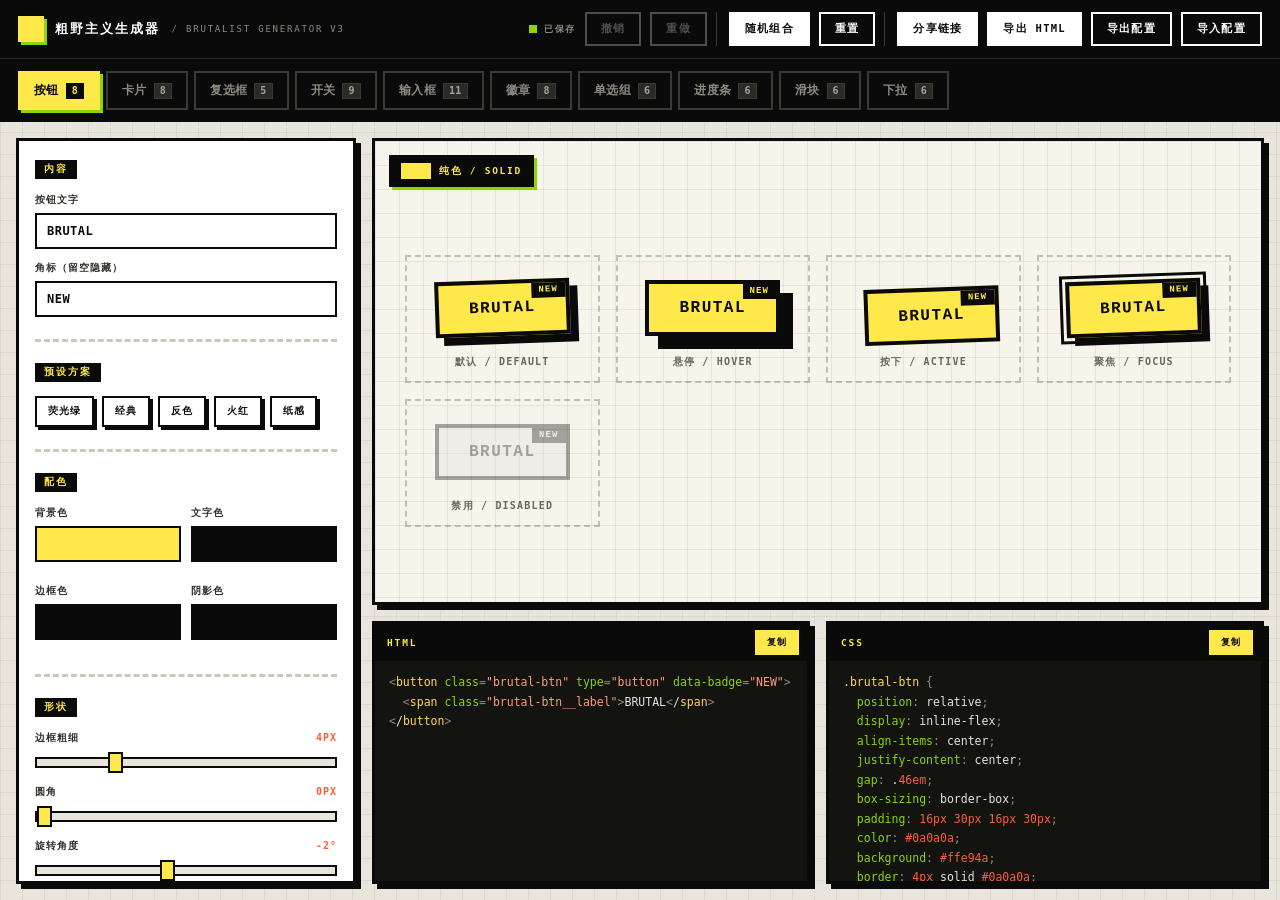
==== index.html @ 8f7285ca "Rename Brutalism.html to index.html for GitHub Pages root" ====
<!DOCTYPE html>
<html lang="zh-CN" data-page-node-id="Xx4sA09F9GS3GreQHGr5od">
<head data-page-node-id="j04XUT3y11RoDv7K3LNhcN">
<meta charset="UTF-8" data-page-node-id="f7zbBkvQAt5YC2UcDN2IFc">
<meta name="viewport" content="width=device-width, initial-scale=1.0" data-page-node-id="PzUGYsFqAZ73piYWFkcWOd">
<title>粗野主义生成器 · BRUTALIST GEN</title>
<style>
  * { box-sizing: border-box; margin: 0; padding: 0; }

  :root {
    --ink: #0a0a0a;
    --paper: #e9e5dc;
    --accent: #ffe94a;
    --neon: #8ed500;
    --hot: #ff5c39;
    --muted: #6b665c;
    --hard: 5px 5px 0 #0a0a0a;
  }

  html, body { height: 100%; }

  body {
    font-family: system-ui, -apple-system, 'Segoe UI', 'Helvetica Neue', Arial, sans-serif;
    background-color: var(--paper);
    background-image:
      linear-gradient(rgba(10,10,10,.055) 1px, transparent 1px),
      linear-gradient(90deg, rgba(10,10,10,.055) 1px, transparent 1px);
    background-size: 22px 22px;
    color: var(--ink);
    display: flex;
    flex-direction: column;
    -webkit-font-smoothing: antialiased;
  }

  /* ============ 顶栏 ============ */
  .topbar {
    flex: 0 0 auto;
    display: flex;
    align-items: center;
    justify-content: space-between;
    gap: 14px;
    flex-wrap: wrap;
    padding: 12px 18px;
    background: var(--ink);
    color: #fff;
  }
  .brand { display: flex; align-items: center; gap: 11px; }
  .brand .logo {
    width: 26px; height: 26px;
    background: var(--accent);
    border: 3px solid var(--accent);
    box-shadow: 3px 3px 0 var(--neon);
    flex: 0 0 auto;
  }
  .brand h1 {
    font-size: 13px;
    font-weight: 800;
    letter-spacing: .16em;
    text-transform: uppercase;
    font-family: ui-monospace, 'SFMono-Regular', Menlo, Consolas, monospace;
  }
  .brand .sub {
    font-size: 9px;
    letter-spacing: .2em;
    text-transform: uppercase;
    color: #8f8a80;
    font-family: ui-monospace, Menlo, monospace;
  }
  .topbar .actions { display: flex; gap: 9px; }

  .btn-sm {
    font-family: ui-monospace, Menlo, Consolas, monospace;
    font-size: 10.5px;
    font-weight: 800;
    letter-spacing: .12em;
    text-transform: uppercase;
    padding: 8px 14px;
    background: #fff;
    color: var(--ink);
    border: 2px solid #fff;
    cursor: pointer;
    transition: transform .08s ease, background .12s ease, color .12s ease;
    white-space: nowrap;
  }
  .btn-sm:hover { background: var(--accent); border-color: var(--accent); }
  .btn-sm:active { transform: translate(2px, 2px); }
  .btn-sm.ghost { background: transparent; color: #fff; border-color: #fff; }
  .btn-sm.ghost:hover { background: var(--neon); color: var(--ink); border-color: var(--neon); }

  /* ============ 模式栏 ============ */
  /* 十个模式挤一行。原来用 flex-wrap 换行 —— 一换行就把下面的预览区
     整体推下去，而且选中的那个可能已经被推到第二行看不见了。
     改成 nowrap + 横向滚动：高度恒定，选中项自动滚进视野。 */
  .modebar {
    flex: 0 0 auto;
    display: flex;
    flex-wrap: nowrap;
    gap: 6px;
    padding: 12px 18px;
    background: var(--ink);
    border-top: 1px solid #2a2a26;
    overflow-x: auto;
    overscroll-behavior-x: contain;
    scroll-behavior: smooth;
    scrollbar-width: thin;
    scrollbar-color: #3a3a35 transparent;
  }
  .modebar::-webkit-scrollbar {
    height: 6px;
  }
  .modebar::-webkit-scrollbar-track {
    background: transparent;
  }
  .modebar::-webkit-scrollbar-thumb {
    background: #3a3a35;
  }
  .modebar::-webkit-scrollbar-thumb:hover {
    background: #6b665c;
  }
  /* 标签写的是中文，但原来那套排版是照英文大写配的：
     text-transform:uppercase 对中文完全无效，letter-spacing:.14em 把
     中文挤成一团，ui-monospace 对中文也不生效，10px 又偏小。
     换成中文友好的无衬线 + 12px + 微字距，再把款式数做成小徽标。 */
  .mode-tab {
    flex: 0 0 auto;
    display: inline-flex;
    align-items: center;
    gap: 7px;
    font-family: system-ui, -apple-system, "Segoe UI", "Microsoft YaHei", sans-serif;
    font-size: 12px;
    font-weight: 700;
    letter-spacing: .03em;
    padding: 9px 14px;
    background: transparent;
    color: #8f8a80;
    border: 2px solid #3a3a35;
    cursor: pointer;
    transition: background .12s ease, color .12s ease, border-color .12s ease, box-shadow .12s ease;
    white-space: nowrap;
  }
  .mode-tab__n {
    font-family: ui-monospace, Menlo, Consolas, monospace;
    font-size: 10px;
    font-weight: 800;
    line-height: 1;
    padding: 2px 5px;
    background: #2a2a26;
    color: #a8a29a;
    border: 1px solid #3a3a35;
  }
  .mode-tab:hover {
    color: #fff;
    border-color: #8f8a80;
  }
  .mode-tab.active {
    background: var(--accent);
    color: var(--ink);
    border-color: var(--accent);
    box-shadow: 3px 3px 0 var(--neon);
  }
  .mode-tab.active .mode-tab__n {
    background: var(--ink);
    color: var(--accent);
    border-color: var(--ink);
  }
  /* 键盘走到哪必须看得见 —— 原来只有鼠标 hover 有反馈，纯键盘用会"失明" */
  .mode-tab:focus-visible {
    outline: 3px solid var(--neon);
    outline-offset: 2px;
    color: #fff;
  }
  .mode-tab.active:focus-visible {
    color: var(--ink);
  }

  /* ============ 布局 ============ */
  .app {
    flex: 1 1 auto;
    min-height: 0;
    display: grid;
    grid-template-columns: 340px minmax(0, 1fr);
    gap: 16px;
    padding: 16px;
  }

  /* ============ 控制面板 ============ */
  .panel {
    background: #fff;
    border: 3px solid var(--ink);
    box-shadow: var(--hard);
    padding: 16px;
    overflow-y: auto;
    min-height: 0;
  }
  .panel::-webkit-scrollbar { width: 12px; }
  .panel::-webkit-scrollbar-track { background: var(--paper); border-left: 2px solid var(--ink); }
  .panel::-webkit-scrollbar-thumb { background: var(--ink); border: 2px solid var(--paper); }
  .panel::-webkit-scrollbar-thumb:hover { background: var(--hot); }

  .group + .group {
    margin-top: 22px;
    padding-top: 18px;
    border-top: 3px dashed #cdc7ba;
  }
  .group h2 {
    display: inline-block;
    margin-bottom: 14px;
    padding: 3px 9px;
    background: var(--ink);
    color: var(--accent);
    font-family: ui-monospace, Menlo, monospace;
    font-size: 9.5px;
    font-weight: 800;
    letter-spacing: .22em;
    text-transform: uppercase;
  }

  .field { margin-bottom: 12px; }
  .field:last-child { margin-bottom: 0; }

  .field > label {
    display: flex;
    align-items: baseline;
    justify-content: space-between;
    gap: 8px;
    margin-bottom: 6px;
    font-size: 10px;
    font-weight: 700;
    letter-spacing: .1em;
    text-transform: uppercase;
    color: #33302b;
  }
  .val {
    font-family: ui-monospace, Menlo, Consolas, monospace;
    font-size: 10px;
    font-weight: 800;
    color: var(--hot);
    font-variant-numeric: tabular-nums;
  }

  .grid-2 { display: grid; grid-template-columns: 1fr 1fr; gap: 10px; }

  .panel input[type="text"], .panel select {
    width: 100%;
    padding: 9px 10px;
    border: 2.5px solid var(--ink);
    border-radius: 0;
    background: #fff;
    color: var(--ink);
    font-family: ui-monospace, Menlo, Consolas, monospace;
    font-size: 12px;
    font-weight: 700;
    letter-spacing: .04em;
  }
  .panel select { cursor: pointer; }
  .panel input[type="text"]:focus, .panel select:focus {
    outline: 3px solid var(--accent);
    outline-offset: 0;
  }

  /* 色板 */
  .panel input[type="color"] {
    -webkit-appearance: none;
    appearance: none;
    width: 100%;
    height: 36px;
    padding: 0;
    border: 2.5px solid var(--ink);
    border-radius: 0;
    background: #fff;
    cursor: pointer;
    display: block;
  }
  .panel input[type="color"]::-webkit-color-swatch-wrapper { padding: 0; }
  .panel input[type="color"]::-webkit-color-swatch { border: none; }
  .panel input[type="color"]::-moz-color-swatch { border: none; }
  .panel input[type="color"]:focus { outline: 3px solid var(--accent); }

  /* 滑杆 */
  .panel input[type="range"] {
    -webkit-appearance: none;
    appearance: none;
    width: 100%;
    height: 22px;
    background: transparent;
    cursor: pointer;
    display: block;
  }
  .panel input[type="range"]::-webkit-slider-runnable-track {
    height: 11px;
    background: var(--paper);
    border: 2.5px solid var(--ink);
  }
  .panel input[type="range"]::-webkit-slider-thumb {
    -webkit-appearance: none;
    width: 15px;
    height: 21px;
    margin-top: -7px;
    background: var(--accent);
    border: 2.5px solid var(--ink);
    border-radius: 0;
    transition: background .1s;
  }
  .panel input[type="range"]:hover::-webkit-slider-thumb { background: var(--neon); }
  .panel input[type="range"]::-moz-range-track {
    height: 11px;
    background: var(--paper);
    border: 2.5px solid var(--ink);
  }
  .panel input[type="range"]::-moz-range-thumb {
    width: 15px;
    height: 21px;
    background: var(--accent);
    border: 2.5px solid var(--ink);
    border-radius: 0;
  }
  .panel input[type="range"]:focus::-webkit-slider-thumb { background: var(--hot); }

  /* 复选框 */
  .checks { display: flex; flex-wrap: wrap; gap: 10px 16px; margin-top: 6px; }
  .check {
    display: inline-flex;
    align-items: center;
    gap: 7px;
    font-size: 10px;
    font-weight: 700;
    letter-spacing: .08em;
    text-transform: uppercase;
    cursor: pointer;
    user-select: none;
  }
  .check input[type="checkbox"] {
    -webkit-appearance: none;
    appearance: none;
    position: relative;
    width: 16px;
    height: 16px;
    margin: 0;
    background: #fff;
    border: 2.5px solid var(--ink);
    cursor: pointer;
    flex: 0 0 auto;
    transition: background .1s;
  }
  .check input[type="checkbox"]:checked { background: var(--neon); }
  .check input[type="checkbox"]:checked::after {
    content: '';
    position: absolute;
    top: 1px; left: 4px;
    width: 4px; height: 8px;
    border: solid var(--ink);
    border-width: 0 2.5px 2.5px 0;
    transform: rotate(45deg);
  }
  .check:hover input[type="checkbox"] { background: var(--accent); }
  .check:hover input[type="checkbox"]:checked { background: var(--neon); }

  /* 预设 */
  .presets { display: flex; flex-wrap: wrap; gap: 8px; }
  .chip {
    font-family: ui-monospace, Menlo, monospace;
    font-size: 9.5px;
    font-weight: 800;
    letter-spacing: .1em;
    text-transform: uppercase;
    padding: 7px 11px;
    background: #fff;
    color: var(--ink);
    border: 2.5px solid var(--ink);
    box-shadow: 3px 3px 0 var(--ink);
    cursor: pointer;
    transition: transform .08s ease, box-shadow .08s ease, background .12s;
  }
  .chip:hover { background: var(--accent); transform: translate(1px, 1px); box-shadow: 2px 2px 0 var(--ink); }
  .chip:active { transform: translate(3px, 3px); box-shadow: 0 0 0 var(--ink); }

  /* ============ 舞台 ============ */
  .stage {
    display: flex;
    flex-direction: column;
    gap: 16px;
    min-height: 0;
    min-width: 0;
  }

  .preview {
    position: relative; /* 供 .pattern-tag 绝对定位 */
    flex: 1 1 auto;
    min-height: 260px;
    display: flex;
    align-items: center;
    justify-content: center;
    padding: 60px 30px;
    background-color: #f7f4ec;
    background-image:
      linear-gradient(rgba(10,10,10,.07) 1px, transparent 1px),
      linear-gradient(90deg, rgba(10,10,10,.07) 1px, transparent 1px);
    background-size: 24px 24px;
    border: 3px solid var(--ink);
    box-shadow: var(--hard);
    overflow: auto;
  }
  .preview::-webkit-scrollbar { width: 10px; height: 10px; }
  .preview::-webkit-scrollbar-thumb { background: var(--ink); }

  /* 五态矩阵（预览区专用，不属于生成的组件 CSS） */
  .mx-grid {
    flex: 1 1 auto;
    min-width: 0;
    width: 100%;
    display: grid;
    grid-template-columns: repeat(auto-fit, minmax(180px, 1fr));
    gap: 16px;
    align-content: center;
    padding-top: 38px;   /* 让开预览区左上角的纹理标签 */
  }
  .mx-grid--card,
  .mx-grid--input { grid-template-columns: repeat(auto-fit, minmax(300px, 1fr)); }
  .mx-cell {
    display: flex;
    flex-direction: column;
    align-items: center;
    justify-content: space-between;
    gap: 18px;
    min-height: 128px;
    padding: 22px 10px 12px;
    border: 2px dashed rgba(10, 10, 10, .22);
  }
  .mx-stage {
    flex: 1 1 auto;
    display: flex;
    align-items: center;
    justify-content: center;
    width: 100%;
    min-width: 0;
  }
  .mx-label {
    font-family: ui-monospace, SFMono-Regular, Menlo, Consolas, monospace;
    font-size: 10px;
    font-weight: 800;
    letter-spacing: .12em;
    text-transform: uppercase;
    color: var(--muted);
    white-space: nowrap;
  }

  /* 预览区左上角的「当前纹理」标签（由 JS 每次 render 重建） */
  .pattern-tag {
    position: absolute;
    top: 14px;
    left: 14px;
    z-index: 2;
    display: inline-flex;
    align-items: center;
    gap: 8px;
    padding: 6px 10px;
    background: var(--ink);
    color: var(--accent);
    border: 2px solid var(--ink);
    box-shadow: 3px 3px 0 var(--neon);
    font-family: ui-monospace, Menlo, Consolas, monospace;
    font-size: 9.5px;
    font-weight: 800;
    letter-spacing: .18em;
    text-transform: uppercase;
    pointer-events: none;
    user-select: none;
  }
  .pattern-tag .pattern-tag__sw {
    width: 30px;
    height: 16px;
    flex: 0 0 auto;
    border: 2px solid var(--accent);
    background-color: #fff;
  }

  /* ============ 代码 ============ */
  .code-area {
    flex: 0 0 auto;
    display: grid;
    grid-template-columns: 1fr 1fr;
    gap: 16px;
    min-width: 0;
  }
  .code-block {
    display: flex;
    flex-direction: column;
    min-width: 0;
    background: #131310;
    border: 3px solid var(--ink);
    box-shadow: var(--hard);
  }
  .code-head {
    display: flex;
    align-items: center;
    justify-content: space-between;
    gap: 8px;
    padding: 6px 8px 6px 12px;
    background: var(--ink);
    color: var(--accent);
    font-family: ui-monospace, Menlo, monospace;
    font-size: 9.5px;
    font-weight: 800;
    letter-spacing: .2em;
    text-transform: uppercase;
  }
  .copy {
    font-family: ui-monospace, Menlo, monospace;
    font-size: 9px;
    font-weight: 800;
    letter-spacing: .12em;
    text-transform: uppercase;
    padding: 4px 10px;
    background: var(--accent);
    color: var(--ink);
    border: 2px solid var(--accent);
    cursor: pointer;
    transition: background .12s, border-color .12s, color .12s;
  }
  .copy:hover { background: var(--neon); border-color: var(--neon); }
  .copy:active { transform: translate(1px, 1px); }
  .code-block pre {
    margin: 0;
    padding: 12px 14px;
    max-height: 220px;
    overflow: auto;
    font-family: ui-monospace, 'SFMono-Regular', Menlo, Consolas, 'Courier New', monospace;
    font-size: 11.5px;
    line-height: 1.7;
    color: #e6e3da;
    white-space: pre;
    tab-size: 2;
  }
  .code-block pre::-webkit-scrollbar { width: 10px; height: 10px; }
  .code-block pre::-webkit-scrollbar-thumb { background: #3d3d38; border: 2px solid #131310; }

  /* ============ 顶栏动作分组 ============ */
  .act-group { display: flex; gap: 9px; align-items: center; }
  .act-group + .act-group { padding-left: 12px; border-left: 1px solid #3a3a35; }

  .btn-sm:disabled { opacity: .28; cursor: not-allowed; }
  .btn-sm:hover:disabled { background: transparent; border-color: #fff; color: #fff; }
  .btn-sm.ghost:hover:disabled { background: transparent; border-color: #fff; color: #fff; }

  /* 存档状态指示 */
  .save-pill {
    display: inline-flex;
    align-items: center;
    gap: 7px;
    font-family: ui-monospace, Menlo, Consolas, monospace;
    font-size: 9px;
    font-weight: 800;
    letter-spacing: .16em;
    text-transform: uppercase;
    color: #8f8a80;
    white-space: nowrap;
  }
  .save-pill__dot {
    width: 8px; height: 8px;
    flex: 0 0 auto;
    background: var(--neon);
    transition: background .2s;
  }
  .save-pill.is-idle .save-pill__dot { background: #55524c; }

  /* 底部提示条 */
  .toast {
    position: fixed;
    left: 50%;
    bottom: 26px;
    z-index: 90;
    transform: translate(-50%, 16px);
    opacity: 0;
    pointer-events: none;
    padding: 10px 16px;
    background: var(--ink);
    color: var(--accent);
    border: 3px solid var(--ink);
    box-shadow: 4px 4px 0 var(--neon);
    font-family: ui-monospace, Menlo, Consolas, monospace;
    font-size: 10px;
    font-weight: 800;
    letter-spacing: .14em;
    text-transform: uppercase;
    transition: opacity .16s ease, transform .16s ease;
  }
  .toast.is-on { opacity: 1; transform: translate(-50%, 0); }

  /* ============ 画布底色 ============
     只作用于预览画布，绝不进生成的组件 CSS */
  .preview.pv-light { background-color: #ffffff; background-image: none; }
  .preview.pv-dark  { background-color: #141414; background-image: none; }
  .preview.pv-checker {
    background-color: #ffffff;
    background-image:
      linear-gradient(45deg, #d9d4c9 25%, transparent 25%, transparent 75%, #d9d4c9 75%),
      linear-gradient(45deg, #d9d4c9 25%, transparent 25%, transparent 75%, #d9d4c9 75%);
    background-size: 26px 26px;
    background-position: 0 0, 13px 13px;
  }
  /* 深底上把工具自带的外壳也翻过来，否则虚线格和标签全糊成一片 */
  .preview.pv-dark .mx-cell { border-color: rgba(255, 255, 255, .26); }
  .preview.pv-dark .mx-label { color: #a8a49c; }
  .preview.pv-dark .pattern-tag { background: var(--accent); color: var(--ink); border-color: var(--accent); box-shadow: 3px 3px 0 var(--ink); }
  .preview.pv-dark .pattern-tag .pattern-tag__sw { border-color: var(--ink); }

  /* ============ 设备宽度模拟 ============ */
  .pv-canvas {
    flex: 1 1 auto;
    min-width: 0;
    width: 100%;
    display: flex;
    align-items: center;
    justify-content: center;
  }
  .preview.is-dev { padding-left: 34px; padding-right: 34px; }
  .preview.is-dev .pv-canvas {
    width: 100%;
    max-width: var(--dev-w, 100%);
    padding: 26px 16px;
    border: 2px dashed rgba(10, 10, 10, .3);
    background: rgba(255, 255, 255, .42);
  }
  .preview.pv-dark.is-dev .pv-canvas {
    border-color: rgba(255, 255, 255, .3);
    background: rgba(255, 255, 255, .05);
  }
  .preview.is-dev::after {
    content: attr(data-dev);
    position: absolute;
    top: 14px; right: 14px;
    z-index: 2;
    padding: 6px 10px;
    background: var(--accent);
    color: var(--ink);
    border: 2px solid var(--ink);
    box-shadow: 3px 3px 0 var(--ink);
    font-family: ui-monospace, Menlo, Consolas, monospace;
    font-size: 9.5px;
    font-weight: 800;
    letter-spacing: .18em;
    pointer-events: none;
    user-select: none;
  }

  /* ============ 代码语法高亮 ============ */
  .c-com  { color: #6f7a5e; font-style: italic; }
  .c-sel  { color: #ffd75e; }
  .c-prop { color: #8ed500; }
  .c-val  { color: #ff9d7a; }
  .c-num  { color: #ff5c39; }
  .c-at   { color: #00e0ff; }
  .c-var  { color: #c8a2ff; }
  .c-key  { color: #e6e3da; }
  .c-pun  { color: #8f8a80; }
  .c-tag  { color: #ffd75e; }
  .c-attr { color: #8ed500; }

  /* ============ 工作台控件 ============ */
  .chip.is-on {
    background: var(--accent);
    transform: translate(3px, 3px);
    box-shadow: 0 0 0 var(--ink);
  }
  .chip.is-on:hover { background: var(--neon); }
  .hint {
    margin-top: 12px;
    font-size: 9.5px;
    line-height: 1.65;
    letter-spacing: .02em;
    color: #8a857a;
  }

  /* ============ 响应式 ============ */
  @media (max-width: 920px) {
    html, body { height: auto; }
    .app {
      grid-template-columns: 1fr;
      padding: 12px;
      gap: 12px;
    }
    .panel { overflow: visible; }
    .preview { min-height: 220px; padding: 44px 20px; }
    .code-area { grid-template-columns: 1fr; }
    .brand .sub { display: none; }
  }
</style>
</head>
<body data-page-node-id="BSXmISx93wXwyqcUTrOvBx">

<header class="topbar" data-page-node-id="bhOYaHtJkVs5UgpPPsA6FI">
  <div class="brand" data-page-node-id="HqhQgu1bEz19L19AJDFp9I">
    <div class="logo" data-page-node-id="EHoVroYc2zaWnUlBCz3rrn"></div>
    <h1 data-page-node-id="XR7buzN0Wjf6ATEnm1Oug0">粗野主义生成器</h1>
    <span class="sub" data-page-node-id="f223dFRfH5gjik1LO7sKD8">/ brutalist generator v3</span>
  </div>
  <div class="actions" data-page-node-id="qYkiCp4HbtRQCryPzIBzYy">
    <span class="save-pill" id="savePill"><span class="save-pill__dot"></span><span id="savePillText">已保存</span></span>
    <div class="act-group">
      <button class="btn-sm ghost" id="undoBtn" type="button" title="撤销（Ctrl+Z）" disabled>撤销</button>
      <button class="btn-sm ghost" id="redoBtn" type="button" title="重做（Ctrl+Shift+Z）" disabled>重做</button>
    </div>
    <div class="act-group">
      <button class="btn-sm" id="randomBtn" type="button" data-page-node-id="Z4U7vdh6VsB3s0GbhTpVcE">随机组合</button>
      <button class="btn-sm ghost" id="resetBtn" type="button" data-page-node-id="GsOTgfCdJpxRI6LhK4AvGK">重置</button>
    </div>
    <div class="act-group">
      <button class="btn-sm" id="shareBtn" type="button" title="把当前设置编码进链接并复制">分享链接</button>
      <button class="btn-sm" id="exportHtmlBtn" type="button" title="导出一份可直接双击运行的单文件 HTML">导出 HTML</button>
      <button class="btn-sm ghost" id="exportJsonBtn" type="button">导出配置</button>
      <button class="btn-sm ghost" id="importJsonBtn" type="button">导入配置</button>
      <input type="file" id="importFile" accept=".json,application/json" hidden>
    </div>
  </div>
</header>

<nav class="modebar" role="tablist" aria-label="组件模式" data-page-node-id="mxXvGNC5UriJnOhykvU56R">
  <button class="mode-tab active" data-mode="button" type="button" data-page-node-id="NGTCHprbcw1jW2DWjcI6CG">按钮</button>
  <button class="mode-tab" data-mode="card" type="button" data-page-node-id="Tb6lg2fJlwBAUWfIjpAg1I">卡片</button>
  <button class="mode-tab" data-mode="checkbox" type="button" data-page-node-id="Vl66rvPN6TtuUNZDFI4ghR">复选框</button>
  <button class="mode-tab" data-mode="switch" type="button" data-page-node-id="whmZfwxWMyuOqpVod6NpEF">开关</button>
  <button class="mode-tab" data-mode="input" type="button" data-page-node-id="ZarREjdiKeLmfPEoZy8zNY">输入框</button>
  <button class="mode-tab" data-mode="badge" type="button" data-page-node-id="te7aGEj3PYnyoy8ILUXHw0">徽章</button>
  <button class="mode-tab" data-mode="radio" type="button">单选组</button>
  <button class="mode-tab" data-mode="progress" type="button">进度条</button>
  <button class="mode-tab" data-mode="slider" type="button">滑块</button>
  <button class="mode-tab" data-mode="select" type="button">下拉</button>
</nav>

<div class="app" data-page-node-id="kR82iayhsiGt25Pe6ovDDn">

  <!-- ============ 控制面板 ============ -->
  <aside class="panel" data-page-node-id="MO0y0lUKHknDLg2hlhoA2q">

    <section class="group" data-page-node-id="mex1nVJn2FhZsiBfvIzRKB">
      <h2 data-page-node-id="8FqmdBcQzrpAfvCmzhv0bj">内容</h2>
      <div class="field" data-page-node-id="R9iN9F5yir1267j3zrjYW3">
        <label for="fText" id="textLabel" data-page-node-id="qF6UCx9JO3BKgQOOaCHWCR">按钮文字</label>
        <input type="text" id="fText" data-key="text" maxlength="40" placeholder="BRUTAL" data-page-node-id="3ly6kRaVAuHspA6bAOlhsc">
      </div>
      <div class="field" data-modes="card" data-page-node-id="fdfqFVOI6MyBTYHnUCrl04">
        <label for="fSub" data-page-node-id="Fy6sr6VOzExJ7RZ1DV8gzr">描述文字</label>
        <input type="text" id="fSub" data-key="sub" maxlength="80" placeholder="描述文字" data-page-node-id="RCRlAAIXZUXA5rFMfGlzkb">
      </div>
      <div class="field" data-modes="button" data-page-node-id="KNGeBkXzqXZs2jDW9z3Zi5">
        <label for="fBadge" data-page-node-id="fhGXjAkDTOOHwVfyU5bmCC">角标（留空隐藏）</label>
        <input type="text" id="fBadge" data-key="badge" maxlength="6" placeholder="NEW" data-page-node-id="0ucIqWzwHLYoNhWtDWvZUp">
      </div>
    </section>

    <section class="group" data-page-node-id="YkPTMTLh2f3IQLRggU9ISF">
      <h2 data-page-node-id="IeG8wANJ2gseDEI5A53R68">预设方案</h2>
      <div class="presets" data-page-node-id="FC4Oslp5FkapfszRrkNoO7">
        <button class="chip" type="button" data-preset="neon" data-page-node-id="C9ziEUDqzEDKvtbCdDXE8I">荧光绿</button>
        <button class="chip" type="button" data-preset="classic" data-page-node-id="oPnN4j1mo6NsymqdYF30wh">经典</button>
        <button class="chip" type="button" data-preset="invert" data-page-node-id="Kse32Z3FRPjESK79rSTyLD">反色</button>
        <button class="chip" type="button" data-preset="hot" data-page-node-id="eLoH3Pbap4QssaFdvWCcAu">火红</button>
        <button class="chip" type="button" data-preset="paper" data-page-node-id="ZXH5nHHupNC8OCUIIEm6yf">纸感</button>
      </div>
    </section>

    <section class="group" data-page-node-id="F8jDOX4YHLC28qCzi1cwCK">
      <h2 data-page-node-id="L5tiZuDjHE6WrSvgV2yl9k">配色</h2>
      <div class="grid-2" data-page-node-id="lg56hVWhjAJR97Rp2eGN08">
        <div class="field" data-page-node-id="jB2KdLtnzDCcoy7iwjfsYt">
          <label data-page-node-id="wmtDdlB5xD47ABCbKt8CLn">背景色</label>
          <input type="color" data-key="bg" data-page-node-id="sgPGyxE3RcxrodfKdcGUnA">
        </div>
        <div class="field" data-page-node-id="C5WSKxhQiCJPkCxqoFWMJV">
          <label data-page-node-id="jBDSB46zwlEGswsUE1SDor">文字色</label>
          <input type="color" data-key="color" data-page-node-id="Hhw0Lkj5kbxWp7N6TOyjIf">
        </div>
        <div class="field" data-page-node-id="8FZCFJAqvXHLAJO4NSeb9b">
          <label data-page-node-id="j82bMBhgBBRG7EykUf8YaD">边框色</label>
          <input type="color" data-key="borderColor" data-page-node-id="Ij3SmoefZ5Qw6LzmkOWxmO">
        </div>
        <div class="field" data-page-node-id="vBtlFhoCnC6wgXTdNdrOFQ">
          <label data-page-node-id="HnaVdZgiQyDd8MYAExiJl2">阴影色</label>
          <input type="color" data-key="shadowColor" data-page-node-id="NpQhEsioqskA6AEQz1NsU9">
        </div>
      </div>
    </section>

    <section class="group" data-page-node-id="CgSSu9jwx8mTIQ16BKg3cB">
      <h2 data-page-node-id="daBdzrLlCkYZ934hliEOG4">形状</h2>
      <div class="field" data-page-node-id="QNAZgEXx4mKj2vIc15cF74">
        <label data-page-node-id="XZAE32leVa4pxmM5k8uHAD">边框粗细 <span class="val" data-page-node-id="PBA518CSpwcYu8EHZYTaW0"><span data-out="borderWidth" data-page-node-id="cGbHooP7klUDYnX32NnYQ4"></span>px</span></label>
        <input type="range" data-key="borderWidth" min="0" max="16" step="1" data-page-node-id="xM7NTDNMRkjPE0UgwXfcUG">
      </div>
      <div class="field" data-page-node-id="7hmzFJXRvsXXaL8e0TAlGQ">
        <label data-page-node-id="6R3JG0wrmSA0nt2gN7nPF0">圆角 <span class="val" data-page-node-id="lArMAg44iG36BV9MIFCDYP"><span data-out="radius" data-page-node-id="VBTipQ0Eet4J5RH3HHhWh2"></span>px</span></label>
        <input type="range" data-key="radius" min="0" max="50" step="1" data-page-node-id="mFeC40rElXwit4HTFbDMGM">
      </div>
      <div class="field" data-page-node-id="jaYWljycA98VqEAEHwTdla">
        <label data-page-node-id="qikQRaP9UeO2CSRGwkzdM3">旋转角度 <span class="val" data-page-node-id="tABI45YovdFA8gnfCgUZCK"><span data-out="rotate" data-page-node-id="lLmp9UAxGCFDWJzD5YvBEy"></span>°</span></label>
        <input type="range" data-key="rotate" min="-15" max="15" step="1" data-page-node-id="AZs6cQ8eHEynsFe4wzVtWB">
      </div>
      <div class="grid-2" data-page-node-id="PZRdactvQGEjFBaZeAgGZJ">
        <div class="field" data-page-node-id="U2OZxAVGeN6JKpVgqPRjw6">
          <label data-page-node-id="s0urCy5wAF6HfKNdCjGect">阴影 X <span class="val" data-page-node-id="GOsRrIhxz88SIBSJ34wecg"><span data-out="shadowX" data-page-node-id="Y8c0xwme8IEOTiOwNUezTq"></span></span></label>
          <input type="range" data-key="shadowX" min="0" max="30" step="1" data-page-node-id="68ZzeFE1vLZANTop3dkuel">
        </div>
        <div class="field" data-page-node-id="Th2fS5RXtnvC7sAMcNCE5X">
          <label data-page-node-id="C1I9fljFRDPqBufO1BGT99">阴影 Y <span class="val" data-page-node-id="NikWTrkoFGpxfe6Boeaj7A"><span data-out="shadowY" data-page-node-id="sGEayWhYdg1E5uB5PX7eaz"></span></span></label>
          <input type="range" data-key="shadowY" min="0" max="30" step="1" data-page-node-id="ofQZLTbl9vJwhrSvdzXhVB">
        </div>
      </div>
      <div class="field" data-page-node-id="JJoAoCX1u8c0jzdSAJP4zV">
        <label data-page-node-id="XfOuVzWexhuR7ENJap9AfC">阴影模糊 <span class="val" data-page-node-id="hJ5Lp2JwOlyHTAUZZUQsdn"><span data-out="shadowBlur" data-page-node-id="eq6tMKFLAqHr0FXOWkgtX5"></span>px</span></label>
        <input type="range" data-key="shadowBlur" min="0" max="40" step="1" data-page-node-id="8UtOCWJuUERMdpoze4eXNO">
      </div>
      <div class="grid-2" data-modes="button card checkbox switch input" data-page-node-id="cVApwgAibKvJ0P0YR6Rj99">
        <div class="field" data-page-node-id="8zdjfoivwhwAOIalDbjL6e">
          <label data-page-node-id="HywhPq2YNDFJoRKEMduUe6">横向内边距 <span class="val" data-page-node-id="2zkpzRaWxgfyQPcack7RkA"><span data-out="padX" data-page-node-id="YFryvXVWZ3Imzy4lqp0bwr"></span></span></label>
          <input type="range" data-key="padX" min="8" max="70" step="1" data-page-node-id="dKHokETTi6Tp2Qj2t6wuMJ">
        </div>
        <div class="field" data-page-node-id="5I7NBeXdPEjamg5XnZr8el">
          <label data-page-node-id="nwNHKtRxCOvkWeDx8PJXHf">纵向内边距 <span class="val" data-page-node-id="A9O6HVXADknlS1jom3XDGZ"><span data-out="padY" data-page-node-id="wqeR0bKdEfaMCXxgPOXkeJ"></span></span></label>
          <input type="range" data-key="padY" min="4" max="40" step="1" data-page-node-id="IWH6iTb5CoMmOD2yEx83Is">
        </div>
      </div>
    </section>

    <section class="group" data-page-node-id="p4feKvVjvvDAqqLBFQcv3e">
      <h2 data-page-node-id="xU7QctbAZD04QxDHlWzpAU">排版</h2>
      <div class="field" data-page-node-id="gMPfTYQ9Zs5mxjpUOT9BNZ">
        <label for="fFont" data-page-node-id="Pzbg3XXOCYrrIbXJDEuzx6">字体族</label>
        <select id="fFont" data-key="fontFamily" data-page-node-id="7PQdNS7SVtV7beTEhESB06">
          <option value="mono" data-page-node-id="0So8F6Oxu1BNGWSR2nNgyD">等宽 Mono</option>
          <option value="sans" data-page-node-id="yGRa8E0lCE1bjZHUZ6Yq72">无衬线 Sans</option>
          <option value="serif" data-page-node-id="MYqcxHPYrjfHpAZA07l7cf">衬线 Serif</option>
          <option value="impact" data-page-node-id="FnNm9SrEEFljE4LcEpWMRQ">粗黑 Impact</option>
          <option value="arialblack" data-page-node-id="q8BspsEECXP35oKy4Vu3FL">Arial Black</option>
        </select>
      </div>
      <div class="field" data-page-node-id="YBHGyLeb1HGK6y6er2e0vE">
        <label for="fWeight" data-page-node-id="woht5ddV1kvhnatbsTwmEe">字重</label>
        <select id="fWeight" data-key="fontWeight" data-page-node-id="w5joKON72e4ZSCaZ4OQkhA">
          <option value="400" data-page-node-id="10FCYXlrbuH3gBRAaZgjXt">400 · Regular</option>
          <option value="600" data-page-node-id="DxM7Nh8FwDVx2mGFIF2e6x">600 · Semibold</option>
          <option value="700" data-page-node-id="0bcIq9pS5GdNCMOXxvkl21">700 · Bold</option>
          <option value="800" data-page-node-id="3NLJGA21BoncaPFlpC6WIv">800 · Extrabold</option>
          <option value="900" data-page-node-id="cZhaxm4XFwbN5wDIP4ZZXQ">900 · Black</option>
        </select>
      </div>
      <div class="field" data-page-node-id="ilaQfygql44PBzny8z1ZET">
        <label data-page-node-id="Q6f0cseDspmpiw7QIaeJKT">字号 <span class="val" data-page-node-id="lBiLaIdHBMHYUoB2PHif4I"><span data-out="fontSize" data-page-node-id="2Q8zUAFSZ5cQMbO0S18748"></span>px</span></label>
        <input type="range" data-key="fontSize" min="10" max="42" step="1" data-page-node-id="njvhM9Md2VlfGM9BVXB039">
      </div>
      <div class="field" data-page-node-id="VnsWzBEszVR1G26V86uou2">
        <label data-page-node-id="TAZhqHiu8oEsTaLcl7uBm3">字间距 <span class="val" data-page-node-id="9M1YbFBIJxpzdoXNu30MzK"><span data-out="letterSpacing" data-page-node-id="pFtXipMna9H4uqdBdPGIbG"></span>px</span></label>
        <input type="range" data-key="letterSpacing" min="-1" max="8" step="0.5" data-page-node-id="RAGBpd8aEKMBmXX4qDn50c">
      </div>
      <div class="checks" data-page-node-id="x3ThyQD6xO8QX7l8CAUK4Q">
        <label class="check" data-page-node-id="QfqhatxKyrgsziR0ITMLOr"><input type="checkbox" data-key="uppercase" data-page-node-id="vEtpkMpuBwwhq7NRjym4uP"> 全大写</label>
      </div>
    </section>

    <section class="group" data-page-node-id="bMik5evpBrnTuWv1r9raV3">
      <h2 data-page-node-id="0Lfo7q7FZ6VOcI8sC1Tubm">表面图案</h2>
      <div class="field" data-page-node-id="VzRqdjC9DHnEc7QXE6cBJI">
        <label for="fPattern" data-page-node-id="5GfAKfKE0mhNNEXUwIfIHG">背景纹理</label>
        <select id="fPattern" data-key="pattern" data-page-node-id="cShhk1xOF82loWrCrkXFHk">
          <option value="none" data-page-node-id="eu9BIEwtANxDLxq55oiXz3">纯色</option>
          <option value="stripes" data-page-node-id="lw3jSQXcvHurOdz7uOFRAq">斜条纹</option>
          <option value="grid" data-page-node-id="8iGdOhV1eDGKeI7x5DCC3Y">网格</option>
          <option value="dots" data-page-node-id="WmCfU6ErFzp3fIysf8pOLd">圆点</option>
        </select>
      </div>
    </section>

    <section class="group" data-modes="button">
      <h2>按钮轮廓</h2>
      <div class="presets">
        <button class="chip" type="button" data-preset="btOutline">空描边</button>
        <button class="chip" type="button" data-preset="btDouble">双线硬框</button>
        <button class="chip" type="button" data-preset="btSkew">斜切块</button>
        <button class="chip" type="button" data-preset="btCorner">切角块</button>
        <button class="chip" type="button" data-preset="btRail">侧栏标条</button>
        <button class="chip" type="button" data-preset="btBracket">四角夹框</button>
        <button class="chip" type="button" data-preset="btPush">厚底立体</button>
        <button class="chip" type="button" data-preset="btArrow">箭头动作</button>
      </div>
      <div class="field">
        <label for="fBtnStyle">轮廓变体</label>
        <select id="fBtnStyle" data-key="btnStyle">
          <option value="solid">硬块 / solid</option>
          <option value="outline">空描边 / outline</option>
          <option value="double">双线硬框 / double</option>
          <option value="skew">斜切块 / skew</option>
          <option value="corner">切角块 / corner</option>
          <option value="rail">侧栏标条 / rail</option>
          <option value="bracket">四角夹框 / bracket</option>
          <option value="push">厚底立体 / push</option>
        </select>
      </div>
      <div class="grid-2">
        <div class="field">
          <label for="fBtnIcon">按钮图标</label>
          <select id="fBtnIcon" data-key="btnIcon">
            <option value="none">无 / none</option>
            <option value="arrow">箭头 / arrow</option>
            <option value="plus">加号 / plus</option>
            <option value="check">对勾 / check</option>
            <option value="bolt">闪电 / bolt</option>
            <option value="star">星形 / star</option>
            <option value="chevron">尖括号 / chevron</option>
            <option value="dot">圆点 / dot</option>
          </select>
        </div>
        <div class="field">
          <label for="fBtnIconPos">图标位置</label>
          <select id="fBtnIconPos" data-key="btnIconPos">
            <option value="right">文字右侧</option>
            <option value="left">文字左侧</option>
          </select>
        </div>
      </div>
    </section>

    <section class="group">
      <h2>状态预览</h2>
      <div class="checks">
        <label class="check"><input type="checkbox" data-key="showMatrix"> 五态矩阵（默认 / 悬停 / 按下 / 聚焦 / 禁用）</label>
      </div>
    </section>

    <section class="group" data-modes="card">
      <h2>卡片样式</h2>
      <div class="presets">
        <button class="chip" type="button" data-preset="cdBand">通栏硬切</button>
        <button class="chip" type="button" data-preset="cdBracket">四角夹框</button>
        <button class="chip" type="button" data-preset="cdBevel">斜切双边</button>
        <button class="chip" type="button" data-preset="cdNotch">缺口票卡</button>
        <button class="chip" type="button" data-preset="cdStamp">印章双框</button>
        <button class="chip" type="button" data-preset="cdRail">侧栏标条</button>
        <button class="chip" type="button" data-preset="cdTape">斜贴封条</button>
      </div>
      <div class="field">
        <label for="fCardStyle">风格变体</label>
        <select id="fCardStyle" data-key="cardStyle">
          <option value="slab">硬块卡 / slab</option>
          <option value="band">通栏硬切 / band</option>
          <option value="bracket">四角夹框 / bracket</option>
          <option value="bevel">斜切双边 / bevel</option>
          <option value="notch">缺口票卡 / notch</option>
          <option value="stamp">印章双框 / stamp</option>
          <option value="rail">侧栏标条 / rail</option>
          <option value="tape">斜贴封条 / tape</option>
        </select>
      </div>
      <div class="field">
        <label for="fCtaStyle">行动按钮</label>
        <select id="fCtaStyle" data-key="ctaStyle">
          <option value="solid">实心块 / solid</option>
          <option value="outline">描边块 / outline</option>
          <option value="arrow">箭头文字 / arrow</option>
        </select>
      </div>
      <div class="field">
        <label for="fKicker">眉标文字（留空隐藏）</label>
        <input type="text" id="fKicker" data-key="kicker" maxlength="20" placeholder="SPEC 04">
      </div>
      <div class="field">
        <label for="fCardTag">角标文字（留空隐藏）</label>
        <input type="text" id="fCardTag" data-key="cardTag" maxlength="4" placeholder="A1">
      </div>
      <div class="field">
        <label for="fCardAlign">内容对齐</label>
        <select id="fCardAlign" data-key="cardAlign">
          <option value="left">左对齐 / left</option>
          <option value="center">居中 / center</option>
        </select>
      </div>
      <div class="field">
        <label>卡片宽度 <span class="val"><span data-out="cardW"></span>px</span></label>
        <input type="range" data-key="cardW" min="200" max="440" step="10">
      </div>
      <div class="checks">
        <label class="check"><input type="checkbox" data-key="titleRule"> 标题分隔线</label>
      </div>
    </section>

    <section class="group" data-modes="switch">
      <h2>开关样式</h2>
      <div class="presets">
        <button class="chip" type="button" data-preset="swOffset">错位叠影</button>
        <button class="chip" type="button" data-preset="swStripe">警戒条纹</button>
        <button class="chip" type="button" data-preset="swSkew">斜切块</button>
        <button class="chip" type="button" data-preset="swSlab">厚板镂空</button>
        <button class="chip" type="button" data-preset="swDouble">双框硬描</button>
        <button class="chip" type="button" data-preset="swTape">条带封条</button>
      </div>
      <div class="field">
        <label for="fSwStyle">风格变体</label>
        <select id="fSwStyle" data-key="swStyle">
          <option value="brutal">粗野硬块 / brutal</option>
          <option value="offset">错位叠影 / offset</option>
          <option value="stripe">警戒条纹 / stripe</option>
          <option value="skew">斜切块 / skew</option>
          <option value="slab">厚板镂空 / slab</option>
          <option value="double">双框硬描 / double</option>
          <option value="split">对半硬切 / split</option>
          <option value="tape">条带封条 / tape</option>
          <option value="flip">反相硬块 / flip</option>
        </select>
      </div>
      <div class="field">
        <label for="fKnobIcon">滑块图标</label>
        <select id="fKnobIcon" data-key="knobIcon">
          <option value="none">无</option>
          <option value="check">对勾</option>
          <option value="cross">叉号</option>
          <option value="bolt">闪电</option>
          <option value="moon">月牙</option>
          <option value="power">电源</option>
        </select>
      </div>
      <div class="field">
        <label for="fMotion">动效曲线</label>
        <select id="fMotion" data-key="motion">
          <option value="step">生硬阶跃 / step</option>
          <option value="linear">线性 / linear</option>
          <option value="smooth">平滑 / smooth</option>
          <option value="spring">弹性 / spring</option>
          <option value="bounce">重回弹 / bounce</option>
        </select>
      </div>
      <div class="field">
        <label>整体尺寸 <span class="val"><span data-out="swScale"></span>×</span></label>
        <input type="range" data-key="swScale" min="0.7" max="1.8" step="0.1">
      </div>
      <div class="field">
        <label>外扩硬边 <span class="val"><span data-out="glow"></span>px</span></label>
        <input type="range" data-key="glow" min="0" max="30" step="1">
      </div>
      <div class="field">
        <label>关闭态底色</label>
        <input type="color" data-key="offColor">
      </div>
    </section>

    <section class="group" data-modes="checkbox">
      <h2>复选框样式</h2>
      <div class="presets">
        <button class="chip" type="button" data-preset="cbOffset">错位双框</button>
        <button class="chip" type="button" data-preset="cbInvert">反白填充</button>
        <button class="chip" type="button" data-preset="cbHatch">警戒斜纹</button>
        <button class="chip" type="button" data-preset="cbBolt">闪电标记</button>
        <button class="chip" type="button" data-preset="cbBars">双横线标记</button>
      </div>
      <div class="field">
        <label for="fCbStyle">风格变体</label>
        <select id="fCbStyle" data-key="cbStyle">
          <option value="brutal">粗野硬块 / brutal</option>
          <option value="offset">错位双框 / offset</option>
          <option value="invert">反白填充 / invert</option>
          <option value="hatch">警戒斜纹 / hatch</option>
          <option value="stamp">印章弹入 / stamp</option>
        </select>
      </div>
      <div class="field">
        <label for="fCbMark">勾选图案</label>
        <select id="fCbMark" data-key="cbMark">
          <option value="check">对勾 / check</option>
          <option value="cross">叉号 / cross</option>
          <option value="dash">横杠 / dash</option>
          <option value="block">实心块 / block</option>
          <option value="bars">双横线 / bars</option>
          <option value="plus">加号 / plus</option>
          <option value="slash">斜杠 / slash</option>
          <option value="ring">方环 / ring</option>
          <option value="bolt">闪电 / bolt</option>
          <option value="notch">折角 / notch</option>
        </select>
      </div>
    </section>

    <section class="group" data-modes="input">
      <h2>输入框样式</h2>
      <div class="presets">
        <button class="chip" type="button" data-preset="inUnder">粗底线</button>
        <button class="chip" type="button" data-preset="inTag">标签硬块</button>
        <button class="chip" type="button" data-preset="inTerm">终端反白</button>
        <button class="chip" type="button" data-preset="inBracket">四角夹框</button>
        <button class="chip" type="button" data-preset="inBevel">斜切双边</button>
        <button class="chip" type="button" data-preset="inBand">顶栏硬切</button>
        <button class="chip" type="button" data-preset="inRail">侧栏标条</button>
        <button class="chip" type="button" data-preset="inStamp">印章双框</button>
        <button class="chip" type="button" data-preset="inStripe">警戒条纹</button>
      </div>
      <div class="field">
        <label for="fInStyle">风格变体</label>
        <select id="fInStyle" data-key="inStyle">
          <option value="brutal">粗野硬块 / brutal</option>
          <option value="double">双线硬框 / double</option>
          <option value="under">粗底线 / underline</option>
          <option value="label">标签硬块 / label</option>
          <option value="term">终端反白 / terminal</option>
          <option value="bracket">四角夹框 / bracket</option>
          <option value="bevel">斜切双边 / bevel</option>
          <option value="band">顶栏硬切 / band</option>
          <option value="rail">侧栏标条 / rail</option>
          <option value="stamp">印章双框 / stamp</option>
          <option value="stripe">警戒条纹 / stripe</option>
        </select>
      </div>
      <div class="field">
        <label for="fInMark">前置标记</label>
        <select id="fInMark" data-key="inMark">
          <option value="none">无 / none</option>
          <option value="caret">尖角 / caret</option>
          <option value="prompt">提示符 / prompt</option>
          <option value="at">艾特 / at</option>
          <option value="hash">井号 / hash</option>
          <option value="star">星号 / star</option>
          <option value="arrow">箭头 / arrow</option>
          <option value="block">实心块 / block</option>
          <option value="dot">圆点 / dot</option>
        </select>
      </div>
      <div class="field">
        <label for="fInFocus">聚焦反馈</label>
        <select id="fInFocus" data-key="inFocus">
          <option value="press">下沉 / sink</option>
          <option value="invert">反白 / invert</option>
          <option value="none">不动 / none</option>
        </select>
      </div>
      <div class="field">
        <label for="fInTag">标签牌文字（label 变体）</label>
        <input type="text" id="fInTag" data-key="inTag" maxlength="14" placeholder="NAME">
      </div>
      <div class="field">
        <label for="fInUnit">后缀单位（留空隐藏）</label>
        <input type="text" id="fInUnit" data-key="inUnit" maxlength="8" placeholder=".com">
      </div>
      <div class="field">
        <label>输入框宽度 <span class="val"><span data-out="inW"></span>px</span></label>
        <input type="range" data-key="inW" min="160" max="520" step="10">
      </div>
    </section>

    <section class="group" data-modes="badge">
      <h2>徽章样式</h2>
      <div class="presets">
        <button class="chip" type="button" data-preset="bdTicket">票券缺口</button>
        <button class="chip" type="button" data-preset="bdBanner">缎带旗标</button>
        <button class="chip" type="button" data-preset="bdZigzag">锯齿封条</button>
        <button class="chip" type="button" data-preset="bdStamp">印章双框</button>
      </div>
      <div class="field">
        <label for="fBdStyle">形状变体</label>
        <select id="fBdStyle" data-key="bdStyle">
          <option value="slab">硬块标签 / slab</option>
          <option value="ticket">票券缺口 / ticket</option>
          <option value="banner">缎带旗标 / banner</option>
          <option value="zigzag">锯齿封条 / zigzag</option>
          <option value="fold">折角贴纸 / fold</option>
          <option value="stamp">印章双框 / stamp</option>
          <option value="outline">描边空章 / outline</option>
          <option value="side">侧栏标条 / side</option>
        </select>
      </div>
      <div class="field">
        <label for="fBdMark">前置标记</label>
        <select id="fBdMark" data-key="bdMark">
          <option value="none">无 / none</option>
          <option value="square">方点 / square</option>
          <option value="circle">圆点 / circle</option>
          <option value="star">星标 / star</option>
          <option value="bolt">闪电 / bolt</option>
          <option value="arrow">箭头 / arrow</option>
          <option value="bar">竖条 / bar</option>
        </select>
      </div>
      <div class="grid-2">
        <div class="field">
          <label>横向内边距 <span class="val"><span data-out="bdPadX"></span></span></label>
          <input type="range" data-key="bdPadX" min="4" max="34" step="1">
        </div>
        <div class="field">
          <label>纵向内边距 <span class="val"><span data-out="bdPadY"></span></span></label>
          <input type="range" data-key="bdPadY" min="1" max="16" step="1">
        </div>
      </div>
    </section>

    <section class="group" data-modes="radio">
      <h2>单选组</h2>
      <div class="presets">
        <button class="chip" type="button" data-preset="rdDash">左侧粗标</button>
        <button class="chip" type="button" data-preset="rdInvert">选中反白</button>
        <button class="chip" type="button" data-preset="rdSkew">斜切标记</button>
        <button class="chip" type="button" data-preset="rdStamp">印章歪斜</button>
      </div>
      <div class="field">
        <label for="fRdStyle">选中表态变体</label>
        <select id="fRdStyle" data-key="rdStyle">
          <option value="box">方框方标 / box</option>
          <option value="dot">圆框圆点 / dot</option>
          <option value="dash">左侧粗标 / dash</option>
          <option value="invert">选中反白 / invert</option>
          <option value="skew">斜切标记 / skew</option>
          <option value="stamp">印章歪斜 / stamp</option>
        </select>
      </div>
      <div class="field">
        <label>组宽度 <span class="val"><span data-out="rdW"></span>px</span></label>
        <input type="range" data-key="rdW" min="140" max="440" step="10">
      </div>
      <div class="grid-2">
        <div class="field">
          <label>标记尺寸 <span class="val"><span data-out="rdSize"></span>px</span></label>
          <input type="range" data-key="rdSize" min="12" max="38" step="1">
        </div>
        <div class="field">
          <label>行距 <span class="val"><span data-out="rdGap"></span>px</span></label>
          <input type="range" data-key="rdGap" min="0" max="24" step="1">
        </div>
      </div>
    </section>

    <section class="group" data-modes="progress">
      <h2>进度条</h2>
      <div class="presets">
        <button class="chip" type="button" data-preset="pgStripe">警戒斜纹</button>
        <button class="chip" type="button" data-preset="pgSegment">分段格子</button>
        <button class="chip" type="button" data-preset="pgNotch">箭头缺口</button>
        <button class="chip" type="button" data-preset="pgTick">刻度轨道</button>
      </div>
      <div class="field">
        <label for="fPgStyle">轨道变体</label>
        <select id="fPgStyle" data-key="pgStyle">
          <option value="slab">硬块实心 / slab</option>
          <option value="stripe">警戒斜纹 / stripe</option>
          <option value="segment">分段格子 / segment</option>
          <option value="notch">箭头缺口 / notch</option>
          <option value="double">双线内框 / double</option>
          <option value="tick">刻度轨道 / tick</option>
        </select>
      </div>
      <div class="field">
        <label>进度值 <span class="val"><span data-out="pgValue"></span>%</span></label>
        <input type="range" data-key="pgValue" min="0" max="100" step="1">
      </div>
      <div class="grid-2">
        <div class="field">
          <label>条宽 <span class="val"><span data-out="pgW"></span>px</span></label>
          <input type="range" data-key="pgW" min="160" max="560" step="10">
        </div>
        <div class="field">
          <label>条高 <span class="val"><span data-out="pgH"></span>px</span></label>
          <input type="range" data-key="pgH" min="8" max="48" step="1">
        </div>
      </div>
      <div class="checks">
        <label class="check"><input type="checkbox" data-key="pgShowVal"> 显示百分比</label>
      </div>
    </section>

    <section class="group" data-modes="slider">
      <h2>滑块</h2>
      <div class="presets">
        <button class="chip" type="button" data-preset="slDouble">双线轨道</button>
        <button class="chip" type="button" data-preset="slTick">刻度轨道</button>
        <button class="chip" type="button" data-preset="slSkew">斜切滑块</button>
        <button class="chip" type="button" data-preset="slHatch">未填充斜纹</button>
      </div>
      <div class="field">
        <label for="fSlStyle">轨道 / 滑块变体</label>
        <select id="fSlStyle" data-key="slStyle">
          <option value="slab">方头滑块 / slab</option>
          <option value="double">双线轨道 / double</option>
          <option value="tick">刻度轨道 / tick</option>
          <option value="skew">斜切滑块 / skew</option>
          <option value="hatch">未填充斜纹 / hatch</option>
          <option value="invert">反色填充 / invert</option>
        </select>
      </div>
      <div class="field">
        <label>当前值 <span class="val"><span data-out="slValue"></span></span></label>
        <input type="range" data-key="slValue" min="0" max="100" step="1">
      </div>
      <div class="grid-2">
        <div class="field">
          <label>轨道长 <span class="val"><span data-out="slW"></span>px</span></label>
          <input type="range" data-key="slW" min="160" max="560" step="10">
        </div>
        <div class="field">
          <label>轨道高 <span class="val"><span data-out="slH"></span>px</span></label>
          <input type="range" data-key="slH" min="10" max="46" step="1">
        </div>
      </div>
      <div class="checks">
        <label class="check"><input type="checkbox" data-key="slShowVal"> 显示当前值</label>
      </div>
    </section>

    <section class="group" data-modes="select">
      <h2>下拉</h2>
      <div class="presets">
        <button class="chip" type="button" data-preset="seDouble">双线硬框</button>
        <button class="chip" type="button" data-preset="seRail">侧栏标条</button>
        <button class="chip" type="button" data-preset="seBracket">四角夹框</button>
        <button class="chip" type="button" data-preset="seBand">通栏硬切</button>
      </div>
      <div class="field">
        <label for="fSeStyle">框体变体</label>
        <select id="fSeStyle" data-key="seStyle">
          <option value="slab">硬块方箭 / slab</option>
          <option value="double">双线硬框 / double</option>
          <option value="rail">侧栏标条 / rail</option>
          <option value="bracket">四角夹框 / bracket</option>
          <option value="band">通栏硬切 / band</option>
          <option value="stamp">印章双框 / stamp</option>
        </select>
      </div>
      <div class="field">
        <label for="fSeOpts">选项（逗号分隔，最多 5 个）</label>
        <input type="text" id="fSeOpts" data-key="seOpts" maxlength="60" placeholder="选项一, 选项二">
      </div>
      <div class="field">
        <label>框宽 <span class="val"><span data-out="seW"></span>px</span></label>
        <input type="range" data-key="seW" min="140" max="520" step="10">
      </div>
    </section>

    <section class="group" data-page-node-id="LBOAoqNArxAC7tzr9OqMmt">
      <h2 data-page-node-id="2rifzdp8mnAKBsnXlkYI4I">交互</h2>
      <div class="checks" data-page-node-id="BvmF6OlNcqDGh2CH8Fm6BU">
        <label class="check" data-page-node-id="xFi8S8n1k7dxQ8BgrFQL8W"><input type="checkbox" data-key="hoverStraighten" data-page-node-id="uIgFuflE65MJGDLh9IRNiO"> 悬停摆正</label>
        <label class="check" data-page-node-id="7B85TWAqER5Oin3VkS5Pxg"><input type="checkbox" data-key="hoverLift" data-page-node-id="8ugknB3zkj4WxHNNan9Z87"> 悬停上浮</label>
        <label class="check" data-page-node-id="14iLZuQ3NDhthhZP7P2kN6"><input type="checkbox" data-key="hoverGrowShadow" data-page-node-id="riMzW4NwGutuxOe7pALBbt"> 阴影膨胀</label>
        <label class="check" data-page-node-id="uAIPXZLb6J7nSx2EtWHPvG"><input type="checkbox" data-key="hoverInvert" data-page-node-id="KBczZJJLHvDTZ8GXYdbEne"> 悬停反色</label>
        <label class="check" data-page-node-id="FfRaBVeK9UDvMNVH9f3SJ5"><input type="checkbox" data-key="pressShake" data-page-node-id="7uB5DxjxAS6quWC3iPScUu"> 按下抖动</label>
      </div>
    </section>

    <section class="group">
      <h2>工作台</h2>
      <div class="field">
        <label>预览底色</label>
        <div class="presets">
          <button class="chip" type="button" data-pvbg="grid">网格</button>
          <button class="chip" type="button" data-pvbg="light">纯白</button>
          <button class="chip" type="button" data-pvbg="dark">深底</button>
          <button class="chip" type="button" data-pvbg="checker">棋盘</button>
        </div>
      </div>
      <div class="field">
        <label>设备宽度</label>
        <div class="presets">
          <button class="chip" type="button" data-dev="0">自适应</button>
          <button class="chip" type="button" data-dev="390">手机 390</button>
          <button class="chip" type="button" data-dev="768">平板 768</button>
          <button class="chip" type="button" data-dev="1024">桌面 1024</button>
        </div>
      </div>
      <div class="checks">
        <label class="check"><input type="checkbox" id="vCodeHL"> 代码语法高亮</label>
        <label class="check"><input type="checkbox" id="vMinify"> 压缩输出代码</label>
      </div>
      <p class="hint">底色与宽度只影响预览画布，不会写进导出的代码；「压缩输出」同时作用于复制与导出的内容。</p>
    </section>

  </aside>

  <!-- ============ 舞台 ============ -->
  <main class="stage" data-page-node-id="mXJOMSgBZhblWPGNzXYtaJ">

    <div class="preview" id="preview" data-page-node-id="w8L2vRb1YRG17FaONvdnmQ"></div>

    <div class="code-area" data-page-node-id="uayrZOwq9e6SxviXmBuZak">
      <div class="code-block" data-page-node-id="i6paGI6pMwhqC4ASEQ0vhC">
        <div class="code-head" data-page-node-id="vKM9UEBgvKFdcfBpERT2TU">
          <span data-page-node-id="sfnajP8lwaMjniV8a8aF7r">HTML</span>
          <button class="copy" type="button" data-target="htmlCode" data-page-node-id="XBDAFSM3fsRFWnFwnAdJFs">复制</button>
        </div>
        <pre data-page-node-id="wjt7nrxp1sfA6cxdM4qcqY"><code id="htmlCode" data-page-node-id="XEZYmCX8ir75JaFcOoNJfK"></code></pre>
      </div>
      <div class="code-block" data-page-node-id="1fgWYnL3ADrAjMwRLuymoq">
        <div class="code-head" data-page-node-id="EUpSYRV31qFXF3tmkCNrpz">
          <span data-page-node-id="EOmhnUgjDscX3VTPODbRAZ">CSS</span>
          <button class="copy" type="button" data-target="cssCode" data-page-node-id="34ThyUeIE1myxgxW2OnxGi">复制</button>
        </div>
        <pre data-page-node-id="H8wtPfWYWKGwz0ieieH3rG"><code id="cssCode" data-page-node-id="70lcfsDUeLr8v0mOxmzCdd"></code></pre>
      </div>
    </div>

  </main>

</div>

<style id="genStyle"></style>

<script>
(function () {
  'use strict';

  /* ---------------- 字体映射 ---------------- */
  const FONTS = {
    mono:       "ui-monospace, 'SFMono-Regular', Menlo, Consolas, 'Courier New', monospace",
    sans:       "system-ui, -apple-system, 'Segoe UI', 'Helvetica Neue', Arial, sans-serif",
    serif:      "Georgia, 'Times New Roman', serif",
    impact:     "Impact, 'Haettenschweiler', 'Arial Narrow Bold', sans-serif",
    arialblack: "'Arial Black', 'Arial Bold', Gadget, sans-serif"
  };

  /* ---------------- 模式文字标签 ---------------- */
  const TEXT_LABELS = {
    button:   '按钮文字',
    card:     '卡片标题',
    checkbox: '标签文字',
    switch:   '标签文字',
    input:    '占位文字',
    badge:    '徽章文字',
    radio:    '选项一文字',
    progress: '进度标签',
    slider:   '滑块标签',
    select:   '前置标签（留空隐藏）'
  };

  /* ---------------- 纹理名称 ---------------- */
  const PATTERN_LABELS = {
    none:    '纯色 / solid',
    stripes: '斜条纹 / stripes',
    grid:    '网格 / grid',
    dots:    '圆点 / dots'
  };

  /* ---------------- 开关风格变体 ----------------
     全部限定在粗野主义语汇内：硬边、硬阴影、实心色块、硬切分区、
     无模糊光晕、无柔和渐变、无拟物高光 */
  const SW_STYLES = {
    brutal: '粗野硬块 / brutal',
    offset: '错位叠影 / offset',
    stripe: '警戒条纹 / stripe',
    skew:   '斜切块 / skew',
    slab:   '厚板镂空 / slab',
    double: '双框硬描 / double',
    split:  '对半硬切 / split',
    tape:   '条带封条 / tape',
    flip:   '反相硬块 / flip'
  };

  /* ---------------- 复选框风格变体 ---------------- */
  const CB_STYLES = {
    brutal: '粗野硬块 / brutal',
    offset: '错位双框 / offset',
    invert: '反白填充 / invert',
    hatch:  '警戒斜纹 / hatch',
    stamp:  '印章弹入 / stamp'
  };

  /* ---------------- 复选框勾选图案（纯 CSS，单伪元素 + currentColor） ----------------
     全部用直线与硬角构成，与粗野主义语汇一致 */
  const CB_MARKS = {
    check: '对勾 / check',
    cross: '叉号 / cross',
    dash:  '横杠 / dash',
    block: '实心块 / block',
    bars:  '双横线 / bars',
    plus:  '加号 / plus',
    slash: '斜杠 / slash',
    ring:  '方环 / ring',
    bolt:  '闪电 / bolt',
    notch: '折角 / notch'
  };

  /* ---------------- 输入框风格变体 ----------------
     输入框是「一个槽」：结构统一为 壳（.brutal-field）+ 内部裸 input，
     差异全部落在壳的轮廓 / 分区 / 取形上。
     轮廓（brutal / double / under）/ 分区（band / rail）/ 取形（bracket / bevel /
     stamp / stripe）/ 结构（label / term） */
  const IN_STYLES = {
    brutal:  '粗野硬块 / brutal',
    double:  '双线硬框 / double',
    under:   '粗底线 / underline',
    label:   '标签硬块 / label',
    term:    '终端反白 / terminal',
    bracket: '四角夹框 / bracket',
    bevel:   '斜切双边 / bevel',
    band:    '顶栏硬切 / band',
    rail:    '侧栏标条 / rail',
    stamp:   '印章双框 / stamp',
    stripe:  '警戒条纹 / stripe'
  };

  /* ---------------- 输入框前置标记（纯 CSS 绘制，currentColor 着色） ---------------- */
  const IN_MARKS = {
    none:   '无 / none',
    caret:  '尖角 / caret',
    prompt: '提示符 / prompt',
    at:     '艾特 / at',
    hash:   '井号 / hash',
    star:   '星号 / star',
    arrow:  '箭头 / arrow',
    block:  '实心块 / block',
    dot:    '圆点 / dot'
  };

  /* ---------------- 聚焦反馈 ---------------- */
  const IN_FOCUS = {
    press:  '下沉 / sink',
    invert: '反白 / invert',
    none:   '不动 / none'
  };

  /* ---------------- 徽章风格变体 ----------------
     徽章不是按钮：形状优先（缺角 / 尖角 / 锯齿 / 折角 / 印章 / 空章 / 侧栏），
     矩形族保留描边与硬投影，几何取形的变体用 ::before 承载填充、由父级 drop-shadow 出硬影 */
  const BD_STYLES = {
    slab:    '硬块标签 / slab',
    ticket:  '票券缺口 / ticket',
    banner:  '缎带旗标 / banner',
    zigzag:  '锯齿封条 / zigzag',
    fold:    '折角贴纸 / fold',
    stamp:   '印章双框 / stamp',
    outline: '描边空章 / outline',
    side:    '侧栏标条 / side'
  };

  /* ---------------- 徽章前置标记（纯 CSS，currentColor 着色，跟随文字色翻转） ---------------- */
  const BD_MARKS = {
    none:   '无 / none',
    square: '方点 / square',
    circle: '圆点 / circle',
    star:   '星标 / star',
    bolt:   '闪电 / bolt',
    arrow:  '箭头 / arrow',
    bar:    '竖条 / bar'
  };

  /* ---------------- 卡片风格变体 ----------------
     卡片是「面」，差异必须落在版式与轮廓上，而不是换个投影了事：
     分区（band / rail）/ 取形（bevel / notch）/ 骨架（bracket / stamp）/ 贴条（tape） */
  const CARD_STYLES = {
    slab:    '硬块卡 / slab',
    band:    '通栏硬切 / band',
    bracket: '四角夹框 / bracket',
    bevel:   '斜切双边 / bevel',
    notch:   '缺口票卡 / notch',
    stamp:   '印章双框 / stamp',
    rail:    '侧栏标条 / rail',
    tape:    '斜贴封条 / tape'
  };

  /* ---------------- 卡片行动按钮 ----------------
     量级比按钮小一号：实心块 / 描边块 / 纯文字箭头 */
  const CTA_STYLES = {
    solid:   '实心块 / solid',
    outline: '描边块 / outline',
    arrow:   '箭头文字 / arrow'
  };

  /* ---------------- 按钮轮廓变体 ----------------
     按钮是「动作」，差异落在轮廓与体量上：
       实心（solid）/ 空描边（outline）/ 双线（double）/ 取形（skew · corner）
       / 分区（rail）/ 骨架（bracket）/ 立体（push） */
  const BTN_STYLES = {
    solid:   '硬块 / solid',
    outline: '空描边 / outline',
    double:  '双线硬框 / double',
    skew:    '斜切块 / skew',
    corner:  '切角块 / corner',
    rail:    '侧栏标条 / rail',
    bracket: '四角夹框 / bracket',
    push:    '厚底立体 / push'
  };

  /* ---------------- 按钮图标（纯 CSS 绘制，跟随 currentColor） ---------------- */
  const BTN_ICONS = {
    none:    '无 / none',
    arrow:   '箭头 / arrow',
    plus:    '加号 / plus',
    check:   '对勾 / check',
    bolt:    '闪电 / bolt',
    star:    '星形 / star',
    chevron: '尖括号 / chevron',
    dot:     '圆点 / dot'
  };

  /* 图标形状：clip-path 多边形（dot 走 border-radius） */
  const ICON_POLY = {
    arrow:   'polygon(0 34%, 58% 34%, 58% 0, 100% 50%, 58% 100%, 58% 66%, 0 66%)',
    plus:    'polygon(38% 0, 62% 0, 62% 38%, 100% 38%, 100% 62%, 62% 62%, 62% 100%, 38% 100%, 38% 62%, 0 62%, 0 38%, 38% 38%)',
    check:   'polygon(0 52%, 14% 38%, 36% 62%, 86% 6%, 100% 18%, 36% 92%)',
    bolt:    'polygon(56% 0, 12% 56%, 44% 56%, 40% 100%, 88% 42%, 54% 42%)',
    star:    'polygon(50% 0%, 62% 34%, 98% 34%, 69% 56%, 79% 90%, 50% 70%, 21% 90%, 31% 56%, 2% 34%, 38% 34%)',
    chevron: 'polygon(10% 0%, 70% 50%, 10% 100%, 32% 100%, 52% 50%, 32% 0%)'
  };

  /* ---------------- 单选组轮廓变体 ----------------
     单选组是「一组里挑一个」，差异落在"选中长什么样"上：
       标记取形（box · dot · skew）/ 整行表态（invert · stamp）/ 分区（dash） */
  const RD_STYLES = {
    box:     '方框方标 / box',
    dot:     '圆框圆点 / dot',
    dash:    '左侧粗标 / dash',
    invert:  '选中反白 / invert',
    skew:    '斜切标记 / skew',
    stamp:   '印章歪斜 / stamp'
  };

  /* ---------------- 进度条变体 ----------------
     进度条是「填充」，差异落在轨道与填充的质感上 */
  const PG_STYLES = {
    slab:    '硬块实心 / slab',
    stripe:  '警戒斜纹 / stripe',
    segment: '分段格子 / segment',
    notch:   '箭头缺口 / notch',
    double:  '双线内框 / double',
    tick:    '刻度轨道 / tick'
  };

  /* ---------------- 滑块变体 ----------------
     滑块是「拖拽」，差异落在轨道分界与滑块形状上。
     注意：滑块用真 <input type="range">，靠 -webkit- 伪元素上妆 */
  const SL_STYLES = {
    slab:    '方头滑块 / slab',
    double:  '双线轨道 / double',
    tick:    '刻度轨道 / tick',
    skew:    '斜切滑块 / skew',
    hatch:   '未填充斜纹 / hatch',
    invert:  '反色填充 / invert'
  };

  /* ---------------- 下拉变体 ---------------- */
  const SE_STYLES = {
    slab:    '硬块方箭 / slab',
    double:  '双线硬框 / double',
    rail:    '侧栏标条 / rail',
    bracket: '四角夹框 / bracket',
    band:    '通栏硬切 / band',
    stamp:   '印章双框 / stamp'
  };

  /* ---------------- 各模式的根选择器（状态块用） ---------------- */
  const ROOT_SEL = {
    button:   '.brutal-btn',
    card:     '.brutal-card',
    checkbox: '.brutal-check',
    switch:   '.brutal-switch',
    input:    '.brutal-field',
    badge:    '.brutal-badge',
    radio:    '.brutal-radio',
    progress: '.brutal-progress',
    slider:   '.brutal-slider',
    select:   '.brutal-select'
  };

  /* ---------------- 状态矩阵的五个状态 ----------------
     空 cls = 默认态。其余类名由 stateAliases() 从伪类派生，见 buildCSS() */
  const MX_STATES = [
    { cls: '',            label: '默认 / default'  },
    { cls: 'is-hover',    label: '悬停 / hover'    },
    { cls: 'is-active',   label: '按下 / active'   },
    { cls: 'is-focus',    label: '聚焦 / focus'    },
    { cls: 'is-disabled', label: '禁用 / disabled' }
  ];

  /* 过渡曲线：step（生硬阶跃）/ linear / smooth / spring / bounce */
  const MOTION = {
    step:   { ease: 'steps(1, end)',                   dur: 0.12 },
    linear: { ease: 'linear',                          dur: 0.18 },
    smooth: { ease: 'cubic-bezier(.4, 0, .2, 1)',       dur: 0.24 },
    spring: { ease: 'cubic-bezier(.34, 1.56, .64, 1)',  dur: 0.34 },
    bounce: { ease: 'cubic-bezier(.85, .05, .18, 1.35)', dur: 0.46 }
  };

  /* ---------------- 默认状态 ---------------- */
  const DEFAULTS = {
    mode: 'button',
    text: 'BRUTAL',
    sub: '直接、粗粝、不加修饰的粗野主义设计语言。',
    badge: 'NEW',
    bg: '#ffe94a',
    color: '#0a0a0a',
    borderColor: '#0a0a0a',
    shadowColor: '#0a0a0a',
    borderWidth: 4,
    radius: 0,
    rotate: -2,
    shadowX: 8,
    shadowY: 8,
    shadowBlur: 0,
    padX: 30,
    padY: 16,
    fontSize: 16,
    fontWeight: '900',
    fontFamily: 'mono',
    letterSpacing: 1.5,
    uppercase: true,
    pattern: 'none',
    btnStyle: 'solid',
    btnIcon: 'none',
    btnIconPos: 'right',
    showMatrix: true,
    cardStyle: 'slab',
    cardW: 300,
    cardAlign: 'left',
    titleRule: true,
    ctaStyle: 'solid',
    kicker: 'SPEC 04',
    cardTag: 'A1',
    swStyle: 'brutal',
    cbStyle: 'brutal',
    cbMark: 'check',
    inStyle: 'brutal',
    inMark: 'none',
    inUnit: '',
    inTag: 'NAME',
    inW: 320,
    inFocus: 'press',
    bdStyle: 'ticket',
    bdMark: 'none',
    bdPadX: 13,
    bdPadY: 6,
    swScale: 1,
    knobIcon: 'none',
    motion: 'spring',
    glow: 0,
    offColor: '#ffffff',
    hoverStraighten: true,
    hoverLift: false,
    hoverGrowShadow: true,
    hoverInvert: false,
    pressShake: false,
    rdStyle: 'box',
    rdSize: 22,
    rdGap: 10,
    rdW: 260,
    pgStyle: 'slab',
    pgValue: 64,
    pgW: 320,
    pgH: 26,
    pgShowVal: true,
    slStyle: 'slab',
    slValue: 60,
    slW: 320,
    slH: 22,
    slShowVal: true,
    seStyle: 'slab',
    seW: 300,
    seOpts: '选项一, 选项二, 选项三'
  };

  let state = Object.assign({}, DEFAULTS);

  /* ---------------- 预设 ---------------- */
  const PRESETS = {
    neon:    { bg:'#8ed500', color:'#141414', borderColor:'#141414', shadowColor:'#141414',
               borderWidth:4, radius:0, rotate:0, shadowX:0, shadowY:0, shadowBlur:0,
               pattern:'none', hoverInvert:true, hoverGrowShadow:false, hoverLift:false,
               hoverStraighten:false, pressShake:false, fontWeight:'900', fontFamily:'mono',
               letterSpacing:2, fontSize:16, uppercase:true },
    classic: { bg:'#ffffff', color:'#000000', borderColor:'#000000', shadowColor:'#000000',
               borderWidth:8, radius:0, rotate:-2, shadowX:14, shadowY:14, shadowBlur:0,
               pattern:'none', hoverStraighten:true, hoverGrowShadow:true, hoverLift:false,
               hoverInvert:false, pressShake:true, fontWeight:'900', fontFamily:'impact',
               letterSpacing:2, fontSize:18, uppercase:true },
    invert:  { bg:'#0a0a0a', color:'#ffffff', borderColor:'#ffffff', shadowColor:'#8ed500',
               borderWidth:3, radius:0, rotate:0, shadowX:6, shadowY:6, shadowBlur:0,
               pattern:'none', hoverInvert:true, hoverGrowShadow:true, hoverLift:false,
               hoverStraighten:false, pressShake:false, fontWeight:'900', fontFamily:'mono',
               letterSpacing:3, fontSize:15, uppercase:true },
    hot:     { bg:'#ff5c39', color:'#0a0a0a', borderColor:'#0a0a0a', shadowColor:'#0a0a0a',
               borderWidth:5, radius:0, rotate:2, shadowX:10, shadowY:10, shadowBlur:0,
               pattern:'stripes', hoverStraighten:true, hoverGrowShadow:true, hoverLift:false,
               hoverInvert:false, pressShake:true, fontWeight:'900', fontFamily:'arialblack',
               letterSpacing:1.5, fontSize:18, uppercase:true },
    paper:   { bg:'#f5f0e6', color:'#0a0a0a', borderColor:'#0a0a0a', shadowColor:'#0a0a0a',
               borderWidth:2, radius:0, rotate:0, shadowX:5, shadowY:5, shadowBlur:0,
               pattern:'grid', hoverLift:true, hoverGrowShadow:true, hoverStraighten:false,
               hoverInvert:false, pressShake:false, fontWeight:'800', fontFamily:'sans',
               letterSpacing:1, fontSize:15, uppercase:true },
    swSlab:  { bg:'#8ed500', color:'#0a0a0a', borderColor:'#0a0a0a', shadowColor:'#0a0a0a',
               borderWidth:5, radius:0, rotate:0, shadowX:6, shadowY:6, shadowBlur:0,
               pattern:'none', swStyle:'slab', knobIcon:'bolt', motion:'step', glow:0,
               offColor:'#ffffff', fontWeight:'900', fontFamily:'mono', letterSpacing:2,
               fontSize:15, uppercase:true, hoverStraighten:false, hoverLift:false,
               hoverGrowShadow:false, hoverInvert:false, pressShake:false },
    swDouble:{ bg:'#ffe94a', color:'#0a0a0a', borderColor:'#0a0a0a', shadowColor:'#0a0a0a',
               borderWidth:6, radius:0, rotate:0, shadowX:8, shadowY:8, shadowBlur:0,
               pattern:'none', swStyle:'double', knobIcon:'check', motion:'linear', glow:0,
               offColor:'#ffffff', fontWeight:'900', fontFamily:'mono', letterSpacing:2,
               fontSize:15, uppercase:true, hoverStraighten:false, hoverLift:false,
               hoverGrowShadow:false, hoverInvert:false, pressShake:false },
    swTape:  { bg:'#00c2ff', color:'#0a0a0a', borderColor:'#0a0a0a', shadowColor:'#0a0a0a',
               borderWidth:4, radius:0, rotate:0, shadowX:0, shadowY:0, shadowBlur:0,
               pattern:'none', swStyle:'tape', knobIcon:'cross', motion:'step', glow:6,
               offColor:'#ffffff', fontWeight:'900', fontFamily:'mono', letterSpacing:2,
               fontSize:15, uppercase:true, hoverStraighten:false, hoverLift:false,
               hoverGrowShadow:false, hoverInvert:false, pressShake:false },

    /* —— 开关 · 粗野三连 —— */
    swOffset: { bg:'#ff5c39', color:'#0a0a0a', borderColor:'#0a0a0a', shadowColor:'#0a0a0a',
                borderWidth:3, radius:0, rotate:0, shadowX:6, shadowY:6, shadowBlur:0,
                pattern:'none', swStyle:'offset', knobIcon:'none', motion:'linear', glow:0,
                offColor:'#ffffff', fontWeight:'900', fontFamily:'mono', letterSpacing:2,
                fontSize:15, uppercase:true, hoverStraighten:false, hoverLift:false,
                hoverGrowShadow:false, hoverInvert:false, pressShake:false },
    swStripe: { bg:'#ffe94a', color:'#0a0a0a', borderColor:'#0a0a0a', shadowColor:'#0a0a0a',
                borderWidth:4, radius:0, rotate:0, shadowX:7, shadowY:7, shadowBlur:0,
                pattern:'none', swStyle:'stripe', knobIcon:'cross', motion:'spring', glow:0,
                offColor:'#ffffff', fontWeight:'900', fontFamily:'mono', letterSpacing:2,
                fontSize:15, uppercase:true, hoverStraighten:false, hoverLift:false,
                hoverGrowShadow:false, hoverInvert:false, pressShake:false },
    swSkew:   { bg:'#8ed500', color:'#0a0a0a', borderColor:'#0a0a0a', shadowColor:'#0a0a0a',
                borderWidth:4, radius:0, rotate:0, shadowX:5, shadowY:5, shadowBlur:0,
                pattern:'none', swStyle:'skew', knobIcon:'check', motion:'bounce', glow:0,
                offColor:'#ffffff', fontWeight:'900', fontFamily:'mono', letterSpacing:2,
                fontSize:15, uppercase:true, hoverStraighten:false, hoverLift:false,
                hoverGrowShadow:false, hoverInvert:false, pressShake:false },

    /* —— 复选框 · 粗野五连（各带不同勾选图案） —— */
    cbOffset: { bg:'#ffe94a', color:'#0a0a0a', borderColor:'#0a0a0a', shadowColor:'#0a0a0a',
                borderWidth:3, radius:0, rotate:0, shadowX:0, shadowY:0, shadowBlur:0,
                pattern:'none', cbStyle:'offset', cbMark:'notch',
                hoverStraighten:false, hoverLift:false,
                hoverGrowShadow:false, hoverInvert:false, pressShake:false,
                fontWeight:'900', fontFamily:'mono', letterSpacing:2, fontSize:20, uppercase:true },
    cbInvert: { bg:'#8ed500', color:'#0a0a0a', borderColor:'#0a0a0a', shadowColor:'#0a0a0a',
                borderWidth:4, radius:0, rotate:0, shadowX:6, shadowY:6, shadowBlur:0,
                pattern:'none', cbStyle:'invert', cbMark:'block',
                hoverStraighten:false, hoverLift:true,
                hoverGrowShadow:true, hoverInvert:false, pressShake:false,
                fontWeight:'900', fontFamily:'mono', letterSpacing:2, fontSize:20, uppercase:true },
    cbHatch:  { bg:'#ff5c39', color:'#0a0a0a', borderColor:'#0a0a0a', shadowColor:'#0a0a0a',
                borderWidth:3, radius:0, rotate:0, shadowX:5, shadowY:5, shadowBlur:0,
                pattern:'none', cbStyle:'hatch', cbMark:'cross',
                hoverStraighten:false, hoverLift:false,
                hoverGrowShadow:false, hoverInvert:false, pressShake:true,
                fontWeight:'900', fontFamily:'arialblack', letterSpacing:1.5, fontSize:20, uppercase:true },
    cbBolt:   { bg:'#00c2ff', color:'#0a0a0a', borderColor:'#0a0a0a', shadowColor:'#0a0a0a',
                borderWidth:4, radius:0, rotate:0, shadowX:6, shadowY:6, shadowBlur:0,
                pattern:'none', cbStyle:'brutal', cbMark:'bolt',
                hoverStraighten:false, hoverLift:false,
                hoverGrowShadow:true, hoverInvert:false, pressShake:false,
                fontWeight:'900', fontFamily:'mono', letterSpacing:2, fontSize:20, uppercase:true },
    cbBars:   { bg:'#f5f0e6', color:'#0a0a0a', borderColor:'#0a0a0a', shadowColor:'#0a0a0a',
                borderWidth:2, radius:0, rotate:-2, shadowX:5, shadowY:5, shadowBlur:0,
                pattern:'grid', cbStyle:'stamp', cbMark:'bars',
                hoverStraighten:false, hoverLift:true,
                hoverGrowShadow:true, hoverInvert:false, pressShake:false,
                fontWeight:'800', fontFamily:'sans', letterSpacing:1, fontSize:20, uppercase:true },

    /* —— 按钮 · 八款轮廓 —— */
    btOutline: { bg:'#ffe94a', color:'#0a0a0a', borderColor:'#0a0a0a', shadowColor:'#0a0a0a',
                borderWidth:4, radius:0, rotate:0, shadowX:0, shadowY:0, shadowBlur:0,
                padX:30, padY:16, pattern:'none', btnStyle:'outline',
                btnIcon:'none', btnIconPos:'right',
                hoverStraighten:false, hoverLift:false,
                hoverGrowShadow:true, hoverInvert:false, pressShake:false,
                fontWeight:'900', fontFamily:'mono', letterSpacing:2, fontSize:16, uppercase:true },
    btDouble:  { bg:'#ffffff', color:'#0a0a0a', borderColor:'#0a0a0a', shadowColor:'#0a0a0a',
                borderWidth:3, radius:0, rotate:0, shadowX:8, shadowY:8, shadowBlur:0,
                padX:30, padY:16, pattern:'none', btnStyle:'double',
                btnIcon:'none', btnIconPos:'right',
                hoverStraighten:false, hoverLift:false,
                hoverGrowShadow:true, hoverInvert:false, pressShake:false,
                fontWeight:'900', fontFamily:'mono', letterSpacing:2, fontSize:16, uppercase:true },
    btSkew:    { bg:'#00c2ff', color:'#0a0a0a', borderColor:'#0a0a0a', shadowColor:'#0a0a0a',
                borderWidth:0, radius:0, rotate:0, shadowX:0, shadowY:0, shadowBlur:0,
                padX:30, padY:16, pattern:'none', btnStyle:'skew',
                btnIcon:'none', btnIconPos:'right',
                hoverStraighten:false, hoverLift:false,
                hoverGrowShadow:false, hoverInvert:false, pressShake:false,
                fontWeight:'900', fontFamily:'mono', letterSpacing:2, fontSize:16, uppercase:true },
    btCorner:  { bg:'#ff5c39', color:'#0a0a0a', borderColor:'#0a0a0a', shadowColor:'#0a0a0a',
                borderWidth:0, radius:0, rotate:0, shadowX:0, shadowY:0, shadowBlur:0,
                padX:30, padY:16, pattern:'none', btnStyle:'corner',
                btnIcon:'none', btnIconPos:'right',
                hoverStraighten:false, hoverLift:false,
                hoverGrowShadow:false, hoverInvert:false, pressShake:false,
                fontWeight:'900', fontFamily:'mono', letterSpacing:2, fontSize:16, uppercase:true },
    btRail:    { bg:'#ffffff', color:'#0a0a0a', borderColor:'#0a0a0a', shadowColor:'#0a0a0a',
                borderWidth:4, radius:0, rotate:0, shadowX:6, shadowY:6, shadowBlur:0,
                padX:30, padY:16, pattern:'none', btnStyle:'rail',
                btnIcon:'none', btnIconPos:'right',
                hoverStraighten:false, hoverLift:false,
                hoverGrowShadow:true, hoverInvert:false, pressShake:false,
                fontWeight:'900', fontFamily:'mono', letterSpacing:2, fontSize:16, uppercase:true },
    btBracket: { bg:'#f5f0e6', color:'#0a0a0a', borderColor:'#0a0a0a', shadowColor:'#0a0a0a',
                borderWidth:5, radius:0, rotate:0, shadowX:8, shadowY:8, shadowBlur:0,
                padX:30, padY:16, pattern:'none', btnStyle:'bracket',
                btnIcon:'none', btnIconPos:'right',
                hoverStraighten:false, hoverLift:false,
                hoverGrowShadow:false, hoverInvert:false, pressShake:false,
                fontWeight:'900', fontFamily:'mono', letterSpacing:2, fontSize:16, uppercase:true },
    btPush:    { bg:'#8ed500', color:'#0a0a0a', borderColor:'#0a0a0a', shadowColor:'#0a0a0a',
                borderWidth:4, radius:0, rotate:0, shadowX:0, shadowY:0, shadowBlur:0,
                padX:30, padY:16, pattern:'none', btnStyle:'push',
                btnIcon:'none', btnIconPos:'right',
                hoverStraighten:false, hoverLift:false,
                hoverGrowShadow:false, hoverInvert:false, pressShake:true,
                fontWeight:'900', fontFamily:'mono', letterSpacing:2, fontSize:16, uppercase:true },
    btArrow:   { bg:'#0a0a0a', color:'#0a0a0a', borderColor:'#0a0a0a', shadowColor:'#0a0a0a',
                borderWidth:4, radius:0, rotate:0, shadowX:8, shadowY:8, shadowBlur:0,
                padX:30, padY:16, pattern:'none', btnStyle:'solid',
                btnIcon:'arrow', btnIconPos:'right',
                hoverStraighten:false, hoverLift:false,
                hoverGrowShadow:true, hoverInvert:false, pressShake:false,
                fontWeight:'900', fontFamily:'mono', letterSpacing:2, fontSize:16, uppercase:true },

    /* —— 输入框 · 粗野三连 —— */
    inUnder: { bg:'#ffffff', color:'#0a0a0a', borderColor:'#0a0a0a', shadowColor:'#0a0a0a',
               borderWidth:0, radius:0, rotate:0, shadowX:0, shadowY:0, shadowBlur:0,
               padX:6, padY:12, pattern:'none', inStyle:'under',
               inMark:'none', inUnit:'', inTag:'NAME', inW:320, inFocus:'press',
               hoverStraighten:false, hoverLift:false, hoverGrowShadow:false,
               hoverInvert:false, pressShake:false,
               fontWeight:'800', fontFamily:'mono', letterSpacing:1, fontSize:17, uppercase:false },
    inTag:   { bg:'#ffffff', color:'#0a0a0a', borderColor:'#0a0a0a', shadowColor:'#0a0a0a',
               borderWidth:4, radius:0, rotate:0, shadowX:8, shadowY:8, shadowBlur:0,
               padX:18, padY:14, pattern:'none', inStyle:'label',
               inMark:'none', inUnit:'', inTag:'NAME', inW:320, inFocus:'press',
               hoverStraighten:false, hoverLift:false, hoverGrowShadow:false,
               hoverInvert:false, pressShake:false,
               fontWeight:'900', fontFamily:'mono', letterSpacing:1.5, fontSize:16, uppercase:true },
    inTerm:  { bg:'#8ed500', color:'#141414', borderColor:'#0a0a0a', shadowColor:'#0a0a0a',
               borderWidth:4, radius:0, rotate:0, shadowX:0, shadowY:0, shadowBlur:0,
               padX:16, padY:14, pattern:'none', inStyle:'term',
               inMark:'prompt', inUnit:'', inTag:'NAME', inW:320, inFocus:'none',
               hoverStraighten:false, hoverLift:false, hoverGrowShadow:false,
               hoverInvert:false, pressShake:false,
               fontWeight:'700', fontFamily:'mono', letterSpacing:1, fontSize:16, uppercase:false },
    inBracket:{ bg:'#ffffff', color:'#0a0a0a', borderColor:'#0a0a0a', shadowColor:'#0a0a0a',
               borderWidth:5, radius:0, rotate:0, shadowX:0, shadowY:0, shadowBlur:0,
               padX:20, padY:14, pattern:'none', inStyle:'bracket',
               inMark:'caret', inUnit:'', inTag:'NAME', inW:320, inFocus:'none',
               hoverStraighten:false, hoverLift:false, hoverGrowShadow:false,
               hoverInvert:false, pressShake:false,
               fontWeight:'800', fontFamily:'mono', letterSpacing:1, fontSize:16, uppercase:false },
    inBevel: { bg:'#ffe94a', color:'#0a0a0a', borderColor:'#0a0a0a', shadowColor:'#0a0a0a',
               borderWidth:0, radius:0, rotate:0, shadowX:8, shadowY:8, shadowBlur:0,
               padX:20, padY:14, pattern:'none', inStyle:'bevel',
               inMark:'arrow', inUnit:'', inTag:'NAME', inW:320, inFocus:'press',
               hoverStraighten:false, hoverLift:false, hoverGrowShadow:true,
               hoverInvert:false, pressShake:false,
               fontWeight:'900', fontFamily:'mono', letterSpacing:1.5, fontSize:16, uppercase:false },
    inBand:  { bg:'#8ed500', color:'#0a0a0a', borderColor:'#0a0a0a', shadowColor:'#0a0a0a',
               borderWidth:4, radius:0, rotate:0, shadowX:6, shadowY:6, shadowBlur:0,
               padX:16, padY:12, pattern:'none', inStyle:'band',
               inMark:'hash', inUnit:'', inTag:'NAME', inW:320, inFocus:'press',
               hoverStraighten:false, hoverLift:false, hoverGrowShadow:true,
               hoverInvert:false, pressShake:false,
               fontWeight:'800', fontFamily:'mono', letterSpacing:1, fontSize:16, uppercase:false },
    inRail:  { bg:'#ffffff', color:'#0a0a0a', borderColor:'#0a0a0a', shadowColor:'#0a0a0a',
               borderWidth:4, radius:0, rotate:0, shadowX:6, shadowY:6, shadowBlur:0,
               padX:16, padY:14, pattern:'none', inStyle:'rail',
               inMark:'dot', inUnit:'', inTag:'NAME', inW:320, inFocus:'press',
               hoverStraighten:false, hoverLift:false, hoverGrowShadow:false,
               hoverInvert:false, pressShake:false,
               fontWeight:'800', fontFamily:'mono', letterSpacing:1, fontSize:16, uppercase:false },
    inStamp: { bg:'#f5f0e6', color:'#0a0a0a', borderColor:'#0a0a0a', shadowColor:'#0a0a0a',
               borderWidth:4, radius:0, rotate:0, shadowX:8, shadowY:8, shadowBlur:0,
               padX:20, padY:14, pattern:'none', inStyle:'stamp',
               inMark:'star', inUnit:'', inTag:'NAME', inW:320, inFocus:'invert',
               hoverStraighten:false, hoverLift:false, hoverGrowShadow:false,
               hoverInvert:false, pressShake:false,
               fontWeight:'800', fontFamily:'mono', letterSpacing:1, fontSize:16, uppercase:false },
    inStripe:{ bg:'#ffe94a', color:'#0a0a0a', borderColor:'#0a0a0a', shadowColor:'#0a0a0a',
               borderWidth:4, radius:0, rotate:0, shadowX:6, shadowY:6, shadowBlur:0,
               padX:16, padY:12, pattern:'none', inStyle:'stripe',
               inMark:'none', inUnit:'psi', inTag:'NAME', inW:320, inFocus:'press',
               hoverStraighten:false, hoverLift:false, hoverGrowShadow:true,
               hoverInvert:false, pressShake:false,
               fontWeight:'800', fontFamily:'mono', letterSpacing:1, fontSize:16, uppercase:true },

    /* —— 徽章 · 形状向（徽章不共用按钮的 padX/padY，走自己的 bdPadX/bdPadY） —— */
    bdTicket: { bg:'#ffe94a', color:'#0a0a0a', borderColor:'#0a0a0a', shadowColor:'#0a0a0a',
                borderWidth:0, radius:0, rotate:-3, shadowX:5, shadowY:5, shadowBlur:0,
                pattern:'none', bdStyle:'ticket', bdMark:'none', bdPadX:12, bdPadY:6,
                hoverStraighten:false, hoverLift:false, hoverGrowShadow:false,
                hoverInvert:false, pressShake:false,
                fontWeight:'900', fontFamily:'mono', letterSpacing:2.5, fontSize:17, uppercase:true },
    bdBanner: { bg:'#ff3b00', color:'#ffffff', borderColor:'#0a0a0a', shadowColor:'#0a0a0a',
                borderWidth:0, radius:0, rotate:0, shadowX:6, shadowY:6, shadowBlur:0,
                pattern:'none', bdStyle:'banner', bdMark:'bolt', bdPadX:16, bdPadY:7,
                hoverStraighten:false, hoverLift:false, hoverGrowShadow:false,
                hoverInvert:false, pressShake:false,
                fontWeight:'900', fontFamily:'arialblack', letterSpacing:2, fontSize:16, uppercase:true },
    bdZigzag: { bg:'#141414', color:'#ffe94a', borderColor:'#0a0a0a', shadowColor:'#0a0a0a',
                borderWidth:0, radius:0, rotate:0, shadowX:5, shadowY:5, shadowBlur:0,
                pattern:'none', bdStyle:'zigzag', bdMark:'star', bdPadX:14, bdPadY:8,
                hoverStraighten:false, hoverLift:false, hoverGrowShadow:false,
                hoverInvert:false, pressShake:false,
                fontWeight:'900', fontFamily:'mono', letterSpacing:3, fontSize:15, uppercase:true },
    bdStamp:  { bg:'#ffffff', color:'#d81e2c', borderColor:'#d81e2c', shadowColor:'#d81e2c',
                borderWidth:4, radius:0, rotate:-4, shadowX:0, shadowY:0, shadowBlur:0,
                pattern:'none', bdStyle:'stamp', bdMark:'none', bdPadX:16, bdPadY:8,
                hoverStraighten:false, hoverLift:false, hoverGrowShadow:false,
                hoverInvert:false, pressShake:false,
                fontWeight:'900', fontFamily:'impact', letterSpacing:4, fontSize:19, uppercase:true },

    /* —— 单选组 · 选中表态 —— */
    rdDash:   { bg:'#8ed500', color:'#0a0a0a', borderColor:'#0a0a0a', shadowColor:'#0a0a0a',
                borderWidth:3, radius:0, rotate:0, shadowX:5, shadowY:5, shadowBlur:0,
                pattern:'none', rdStyle:'dash', rdSize:22, rdGap:8, rdW:260,
                hoverStraighten:false, hoverLift:false, hoverGrowShadow:true,
                hoverInvert:false, pressShake:false,
                fontWeight:'800', fontFamily:'mono', letterSpacing:1.5, fontSize:15, uppercase:false },
    rdInvert: { bg:'#ffe94a', color:'#0a0a0a', borderColor:'#0a0a0a', shadowColor:'#0a0a0a',
                borderWidth:4, radius:0, rotate:0, shadowX:7, shadowY:7, shadowBlur:0,
                pattern:'none', rdStyle:'invert', rdSize:22, rdGap:10, rdW:280,
                hoverStraighten:false, hoverLift:false, hoverGrowShadow:true,
                hoverInvert:false, pressShake:false,
                fontWeight:'900', fontFamily:'arialblack', letterSpacing:1, fontSize:16, uppercase:false },
    rdSkew:   { bg:'#00c2ff', color:'#0a0a0a', borderColor:'#0a0a0a', shadowColor:'#0a0a0a',
                borderWidth:4, radius:0, rotate:0, shadowX:6, shadowY:6, shadowBlur:0,
                pattern:'none', rdStyle:'skew', rdSize:24, rdGap:10, rdW:280,
                hoverStraighten:false, hoverLift:false, hoverGrowShadow:true,
                hoverInvert:false, pressShake:false,
                fontWeight:'900', fontFamily:'mono', letterSpacing:1.5, fontSize:15, uppercase:false },
    rdStamp:  { bg:'#ffffff', color:'#d81e2c', borderColor:'#d81e2c', shadowColor:'#d81e2c',
                borderWidth:4, radius:0, rotate:-2, shadowX:0, shadowY:0, shadowBlur:0,
                pattern:'none', rdStyle:'stamp', rdSize:22, rdGap:10, rdW:260,
                hoverStraighten:false, hoverLift:false, hoverGrowShadow:false,
                hoverInvert:false, pressShake:false,
                fontWeight:'900', fontFamily:'impact', letterSpacing:3, fontSize:17, uppercase:false },

    /* —— 进度条 —— */
    pgStripe: { bg:'#ff5c39', color:'#0a0a0a', borderColor:'#0a0a0a', shadowColor:'#0a0a0a',
                borderWidth:4, radius:0, rotate:0, shadowX:6, shadowY:6, shadowBlur:0,
                pattern:'none', pgStyle:'stripe', pgValue:68, pgW:340, pgH:30, pgShowVal:true,
                hoverStraighten:false, hoverLift:false, hoverGrowShadow:true,
                hoverInvert:false, pressShake:false,
                fontWeight:'900', fontFamily:'mono', letterSpacing:1.5, fontSize:14, uppercase:true },
    pgSegment:{ bg:'#8ed500', color:'#0a0a0a', borderColor:'#0a0a0a', shadowColor:'#0a0a0a',
                borderWidth:4, radius:0, rotate:0, shadowX:4, shadowY:4, shadowBlur:0,
                pattern:'none', pgStyle:'segment', pgValue:70, pgW:340, pgH:30, pgShowVal:true,
                hoverStraighten:false, hoverLift:false, hoverGrowShadow:true,
                hoverInvert:false, pressShake:false,
                fontWeight:'900', fontFamily:'mono', letterSpacing:1.5, fontSize:14, uppercase:true },
    pgNotch:  { bg:'#ffe94a', color:'#0a0a0a', borderColor:'#0a0a0a', shadowColor:'#0a0a0a',
                borderWidth:4, radius:0, rotate:0, shadowX:8, shadowY:8, shadowBlur:0,
                pattern:'none', pgStyle:'notch', pgValue:74, pgW:340, pgH:30, pgShowVal:false,
                hoverStraighten:false, hoverLift:false, hoverGrowShadow:true,
                hoverInvert:false, pressShake:false,
                fontWeight:'900', fontFamily:'impact', letterSpacing:2, fontSize:15, uppercase:true },
    pgTick:   { bg:'#141414', color:'#ffe94a', borderColor:'#ffe94a', shadowColor:'#0a0a0a',
                borderWidth:3, radius:0, rotate:0, shadowX:0, shadowY:0, shadowBlur:0,
                pattern:'none', pgStyle:'tick', pgValue:58, pgW:340, pgH:32, pgShowVal:true,
                hoverStraighten:false, hoverLift:false, hoverGrowShadow:false,
                hoverInvert:false, pressShake:false,
                fontWeight:'900', fontFamily:'mono', letterSpacing:2.5, fontSize:14, uppercase:true },

    /* —— 滑块 —— */
    slDouble: { bg:'#ffe94a', color:'#0a0a0a', borderColor:'#0a0a0a', shadowColor:'#0a0a0a',
                borderWidth:4, radius:0, rotate:0, shadowX:6, shadowY:6, shadowBlur:0,
                pattern:'none', slStyle:'double', slValue:55, slW:340, slH:24, slShowVal:true,
                hoverStraighten:false, hoverLift:false, hoverGrowShadow:true,
                hoverInvert:false, pressShake:false,
                fontWeight:'900', fontFamily:'mono', letterSpacing:1.5, fontSize:14, uppercase:true },
    slTick:   { bg:'#8ed500', color:'#0a0a0a', borderColor:'#0a0a0a', shadowColor:'#0a0a0a',
                borderWidth:4, radius:0, rotate:0, shadowX:5, shadowY:5, shadowBlur:0,
                pattern:'none', slStyle:'tick', slValue:70, slW:340, slH:26, slShowVal:true,
                hoverStraighten:false, hoverLift:false, hoverGrowShadow:true,
                hoverInvert:false, pressShake:false,
                fontWeight:'900', fontFamily:'mono', letterSpacing:1.5, fontSize:14, uppercase:true },
    slSkew:   { bg:'#00c2ff', color:'#0a0a0a', borderColor:'#0a0a0a', shadowColor:'#0a0a0a',
                borderWidth:4, radius:0, rotate:0, shadowX:7, shadowY:7, shadowBlur:0,
                pattern:'none', slStyle:'skew', slValue:62, slW:340, slH:24, slShowVal:true,
                hoverStraighten:false, hoverLift:false, hoverGrowShadow:true,
                hoverInvert:false, pressShake:false,
                fontWeight:'900', fontFamily:'arialblack', letterSpacing:1, fontSize:15, uppercase:true },
    slHatch:  { bg:'#ff5c39', color:'#0a0a0a', borderColor:'#0a0a0a', shadowColor:'#0a0a0a',
                borderWidth:4, radius:0, rotate:0, shadowX:6, shadowY:6, shadowBlur:0,
                pattern:'none', slStyle:'hatch', slValue:45, slW:340, slH:26, slShowVal:true,
                hoverStraighten:false, hoverLift:false, hoverGrowShadow:true,
                hoverInvert:false, pressShake:false,
                fontWeight:'900', fontFamily:'mono', letterSpacing:1.5, fontSize:14, uppercase:true },

    /* —— 下拉 —— */
    seDouble: { bg:'#ffffff', color:'#0a0a0a', borderColor:'#0a0a0a', shadowColor:'#0a0a0a',
                borderWidth:4, radius:0, rotate:0, shadowX:7, shadowY:7, shadowBlur:0,
                pattern:'none', seStyle:'double', seW:320, seOpts:'北京, 上海, 成都',
                hoverStraighten:false, hoverLift:false, hoverGrowShadow:true,
                hoverInvert:false, pressShake:false,
                fontWeight:'800', fontFamily:'mono', letterSpacing:1, fontSize:15, uppercase:false },
    seRail:   { bg:'#ffe94a', color:'#0a0a0a', borderColor:'#0a0a0a', shadowColor:'#0a0a0a',
                borderWidth:4, radius:0, rotate:0, shadowX:6, shadowY:6, shadowBlur:0,
                pattern:'none', seStyle:'rail', seW:320, seOpts:'快递, 空运, 海运, 自提',
                hoverStraighten:false, hoverLift:false, hoverGrowShadow:true,
                hoverInvert:false, pressShake:false,
                fontWeight:'900', fontFamily:'arialblack', letterSpacing:1, fontSize:15, uppercase:false },
    seBracket:{ bg:'#f5f0e6', color:'#0a0a0a', borderColor:'#0a0a0a', shadowColor:'#0a0a0a',
                borderWidth:4, radius:0, rotate:0, shadowX:0, shadowY:0, shadowBlur:0,
                pattern:'none', seStyle:'bracket', seW:320, seOpts:'标准, 加急, 特急',
                hoverStraighten:false, hoverLift:false, hoverGrowShadow:false,
                hoverInvert:false, pressShake:false,
                fontWeight:'900', fontFamily:'mono', letterSpacing:1.5, fontSize:15, uppercase:false },
    seBand:   { bg:'#141414', color:'#ffe94a', borderColor:'#8ed500', shadowColor:'#8ed500',
                borderWidth:4, radius:0, rotate:0, shadowX:8, shadowY:8, shadowBlur:0,
                pattern:'none', seStyle:'band', seW:320, seOpts:'A 档, B 档, C 档',
                hoverStraighten:false, hoverLift:false, hoverGrowShadow:true,
                hoverInvert:false, pressShake:false,
                fontWeight:'900', fontFamily:'impact', letterSpacing:2, fontSize:16, uppercase:true },

    /* —— 卡片 · 版式向 —— */
    cdBand:   { bg:'#ffe94a', color:'#0a0a0a', borderColor:'#0a0a0a', shadowColor:'#0a0a0a',
                borderWidth:4, radius:0, rotate:0, shadowX:10, shadowY:10, shadowBlur:0,
                padX:26, padY:20, pattern:'none', cardStyle:'band', cardW:300,
                cardAlign:'left', titleRule:false, ctaStyle:'solid',
                kicker:'SPEC 04', cardTag:'A1',
                hoverStraighten:false, hoverLift:true, hoverGrowShadow:true,
                hoverInvert:false, pressShake:false,
                fontWeight:'900', fontFamily:'mono', letterSpacing:1.5, fontSize:16, uppercase:true },
    cdBracket:{ bg:'#f5f0e6', color:'#0a0a0a', borderColor:'#0a0a0a', shadowColor:'#0a0a0a',
                borderWidth:5, radius:0, rotate:0, shadowX:0, shadowY:0, shadowBlur:0,
                padX:28, padY:22, pattern:'grid', cardStyle:'bracket', cardW:300,
                cardAlign:'left', titleRule:true, ctaStyle:'arrow',
                kicker:'BLUEPRINT', cardTag:'',
                hoverStraighten:false, hoverLift:false, hoverGrowShadow:false,
                hoverInvert:false, pressShake:false,
                fontWeight:'800', fontFamily:'sans', letterSpacing:1, fontSize:15, uppercase:true },
    cdBevel:  { bg:'#ff5c39', color:'#0a0a0a', borderColor:'#0a0a0a', shadowColor:'#0a0a0a',
                borderWidth:0, radius:0, rotate:-2, shadowX:8, shadowY:8, shadowBlur:0,
                padX:28, padY:24, pattern:'none', cardStyle:'bevel', cardW:320,
                cardAlign:'left', titleRule:true, ctaStyle:'outline',
                kicker:'CUT 45°', cardTag:'V2',
                hoverStraighten:true, hoverLift:false, hoverGrowShadow:true,
                hoverInvert:false, pressShake:false,
                fontWeight:'900', fontFamily:'arialblack', letterSpacing:1.5, fontSize:17, uppercase:true },
    cdNotch:  { bg:'#00c2ff', color:'#0a0a0a', borderColor:'#0a0a0a', shadowColor:'#0a0a0a',
                borderWidth:0, radius:0, rotate:0, shadowX:7, shadowY:7, shadowBlur:0,
                padX:34, padY:22, pattern:'none', cardStyle:'notch', cardW:320,
                cardAlign:'left', titleRule:true, ctaStyle:'solid',
                kicker:'TICKET', cardTag:'N°7',
                hoverStraighten:false, hoverLift:true, hoverGrowShadow:true,
                hoverInvert:false, pressShake:false,
                fontWeight:'900', fontFamily:'mono', letterSpacing:2, fontSize:16, uppercase:true },
    cdStamp:  { bg:'#ffffff', color:'#0a0a0a', borderColor:'#d81e2c', shadowColor:'#d81e2c',
                borderWidth:5, radius:0, rotate:-2, shadowX:0, shadowY:0, shadowBlur:0,
                padX:30, padY:22, pattern:'none', cardStyle:'stamp', cardW:300,
                cardAlign:'left', titleRule:true, ctaStyle:'outline',
                kicker:'APPROVED', cardTag:'',
                hoverStraighten:false, hoverLift:true, hoverGrowShadow:true,
                hoverInvert:false, pressShake:false,
                fontWeight:'900', fontFamily:'impact', letterSpacing:2.5, fontSize:17, uppercase:true },
    cdRail:   { bg:'#141414', color:'#f3f3f3', borderColor:'#8ed500', shadowColor:'#8ed500',
                borderWidth:3, radius:0, rotate:0, shadowX:9, shadowY:9, shadowBlur:0,
                padX:26, padY:22, pattern:'none', cardStyle:'rail', cardW:310,
                cardAlign:'left', titleRule:true, ctaStyle:'arrow',
                kicker:'RAIL 01', cardTag:'',
                hoverStraighten:false, hoverLift:true, hoverGrowShadow:true,
                hoverInvert:false, pressShake:false,
                fontWeight:'900', fontFamily:'mono', letterSpacing:1.5, fontSize:16, uppercase:true },
    cdTape:   { bg:'#ffe94a', color:'#0a0a0a', borderColor:'#0a0a0a', shadowColor:'#0a0a0a',
                borderWidth:3, radius:0, rotate:1, shadowX:6, shadowY:6, shadowBlur:0,
                padX:28, padY:22, pattern:'none', cardStyle:'tape', cardW:300,
                cardAlign:'left', titleRule:true, ctaStyle:'solid',
                kicker:'TAPED', cardTag:'',
                hoverStraighten:false, hoverLift:false, hoverGrowShadow:true,
                hoverInvert:false, pressShake:false,
                fontWeight:'900', fontFamily:'mono', letterSpacing:1.5, fontSize:16, uppercase:true }
  };

  /* ---------------- DOM ---------------- */
  const preview   = document.getElementById('preview');
  const genStyle  = document.getElementById('genStyle');
  const htmlCode  = document.getElementById('htmlCode');
  const cssCode   = document.getElementById('cssCode');
  const textLabel = document.getElementById('textLabel');

  /* ---------------- 工具 ---------------- */
  const pick = arr => arr[Math.floor(Math.random() * arr.length)];

  function esc(str) {
    return String(str)
      .replace(/&/g, '&amp;')
      .replace(/</g, '&lt;')
      .replace(/>/g, '&gt;')
      .replace(/"/g, '&quot;');
  }

  function hexToRgba(hex, alpha) {
    let h = String(hex).replace('#', '');
    if (h.length === 3) h = h.split('').map(c => c + c).join('');
    if (h.length !== 6) return 'rgba(0,0,0,' + alpha + ')';
    const r = parseInt(h.slice(0, 2), 16);
    const g = parseInt(h.slice(2, 4), 16);
    const b = parseInt(h.slice(4, 6), 16);
    return 'rgba(' + r + ', ' + g + ', ' + b + ', ' + alpha + ')';
  }

  function shadowStr(x, y, b, color) {
    if (x === 0 && y === 0 && b === 0) return 'none';
    return x + 'px ' + y + 'px ' + b + 'px ' + color;
  }

  function hasShadow(s) {
    return !(s.shadowX === 0 && s.shadowY === 0 && s.shadowBlur === 0);
  }

  /* 相对亮度 + 对比色挑选：滑块图标压在滑块上，自动选对比更强的那个色 */
  function luminance(hex) {
    let h = String(hex).replace('#', '');
    if (h.length === 3) h = h.split('').map(c => c + c).join('');
    if (h.length !== 6) return 0.5;
    const ch = [0, 2, 4].map(function (i) {
      const v = parseInt(h.slice(i, i + 2), 16) / 255;
      return v <= 0.03928 ? v / 12.92 : Math.pow((v + 0.055) / 1.055, 2.4);
    });
    return 0.2126 * ch[0] + 0.7152 * ch[1] + 0.0722 * ch[2];
  }

  function contrastOn(baseHex, a, b) {
    const lb = luminance(baseHex);
    return Math.abs(lb - luminance(a)) >= Math.abs(lb - luminance(b)) ? a : b;
  }

  /* ---------------- 背景纹理 ----------------
     alpha 默认为 0.16（正文用，很淡）；缩略图可以传更大的值让它看得清 */
  function getPattern(s, alpha) {
    const a = (alpha === undefined) ? 0.16 : alpha;
    const ink = hexToRgba(s.color, a);
    switch (s.pattern) {
      case 'stripes':
        return {
          image: 'repeating-linear-gradient(45deg, transparent 0 7px, ' + ink + ' 7px 14px)',
          size: 'auto'
        };
      case 'grid':
        return {
          image: 'linear-gradient(' + ink + ' 1.5px, transparent 1.5px), ' +
                 'linear-gradient(90deg, ' + ink + ' 1.5px, transparent 1.5px)',
          size: '13px 13px'
        };
      case 'dots':
        return {
          image: 'radial-gradient(' + ink + ' 1.6px, transparent 1.8px)',
          size: '11px 11px'
        };
      default:
        return null;
    }
  }

  /* ---------------- 背景属性行 ---------------- */
  function bgLines(s, pattern, indent) {
    const p = indent || '  ';
    if (pattern) {
      return [
        p + 'background-color: ' + s.bg + ';',
        p + 'background-image: ' + pattern.image + ';',
        p + 'background-size: ' + pattern.size + ';'
      ];
    }
    return [p + 'background: ' + s.bg + ';'];
  }

  /* ---------------- 边框属性行 ---------------- */
  function borderLines(s, indent) {
    const p = indent || '  ';
    if (s.borderWidth > 0) {
      return [p + 'border: ' + s.borderWidth + 'px solid ' + s.borderColor + ';'];
    }
    return [p + 'border: none;'];
  }

  /* ---------------- 字体属性行 ---------------- */
  function fontLines(s, indent, sizeOverride) {
    const p = indent || '  ';
    const fs = sizeOverride || s.fontSize;
    const L = [
      p + 'font-family: ' + FONTS[s.fontFamily] + ';',
      p + 'font-size: ' + fs + 'px;',
      p + 'font-weight: ' + s.fontWeight + ';',
      p + 'letter-spacing: ' + s.letterSpacing + 'px;'
    ];
    if (s.uppercase) L.push(p + 'text-transform: uppercase;');
    return L;
  }

  /* ---------------- 阴影 + 旋转属性行 ---------------- */
  function boxLines(s, indent) {
    const p = indent || '  ';
    let L = [];
    if (hasShadow(s)) L.push(p + 'box-shadow: ' + shadowStr(s.shadowX, s.shadowY, s.shadowBlur, s.shadowColor) + ';');
    if (s.rotate !== 0) L.push(p + 'transform: rotate(' + s.rotate + 'deg);');
    return L;
  }

  /* ---------------- 计算悬停阴影 ---------------- */
  function hoverShadow(s) {
    let hx = s.shadowX, hy = s.shadowY, hb = s.shadowBlur;
    if (s.hoverGrowShadow) {
      hx = Math.round(hx * 1.6);
      hy = Math.round(hy * 1.6);
      hb = Math.round(hb * 1.6);
    }
    if (s.hoverLift) hy += 6;
    return shadowStr(hx, hy, hb, s.shadowColor);
  }

  /* =========================================================
     CSS 生成 · 各模式
     ========================================================= */

  /* ---------- BUTTON ----------
     按钮是「动作」：差异落在轮廓与体量上，而不是换个投影了事：
       solid   硬块（实心 + 硬边框 + 硬影，基准款）
       outline 空描边（默认透明底，悬停才填实）
       double  双线硬框（外边框 + inset 内框，硬影仍在）
       skew    斜切块（平行四边形）
       corner  切角块（左上 / 右下切角）
       rail    侧栏标条（左侧一条粗标条）
       bracket 四角夹框（无边框，四只 L 角夹从外侧夹住，硬影保留）
       push    厚底立体（底部厚边，按下真的压下去）
     取形款（skew / corner）的 clip-path 会把同一元素的 border 与 box-shadow
     一起剪掉，所以它们是无边框无影的纯色块 —— 靠形状说话。 */
  function cssButton(s) {
    let L = [];
    const pattern   = getPattern(s);
    const style     = s.btnStyle || 'solid';
    const bw        = s.borderWidth;
    const r         = s.radius;
    const hasIcon   = !!(BTN_ICONS[s.btnIcon] && s.btnIcon !== 'none');
    const iconRight = (s.btnIconPos !== 'left');
    const clip      = (style === 'skew' || style === 'corner');

    /* 变体量纲 */
    const cut   = Math.max(10, Math.round(s.fontSize * 0.85));
    const sk    = Math.max(9,  Math.round(s.fontSize * 0.65));
    const thick = Math.max(6,  bw + 4);
    const barW  = Math.max(16, Math.round(bw * 5));
    const gap   = Math.max(3,  bw);
    const armL  = Math.max(14, Math.round(s.fontSize * 1.05));
    const armW  = Math.max(5,  Math.round(bw * 1.4));

    /* padding 让位给装饰 */
    let padT = s.padY, padR = s.padX, padB = s.padY, padL = s.padX;
    if (style === 'rail')    padL += barW;
    if (style === 'double')  { padT += gap + bw; padR += gap + bw; padB += gap + bw; padL += gap + bw; }
    if (style === 'bracket') { padT += armW; padR += armW; padB += armW; padL += armW; }

    /* 完整 transform：用户设定的 rotate 在任何状态下都得带着 */
    const tf = function (extra) {
      let p = [];
      if (s.rotate !== 0) p.push('rotate(' + s.rotate + 'deg)');
      if (extra && extra.length) p = p.concat(extra);
      return p.length ? p.join(' ') : 'none';
    };

    /* ---------------- 基础块 ---------------- */
    L.push('.brutal-btn {');
    L.push('  position: relative;');
    L.push('  display: inline-flex;');
    L.push('  align-items: center;');
    L.push('  justify-content: center;');
    L.push('  gap: .46em;');
    L.push('  box-sizing: border-box;');
    L.push('  padding: ' + padT + 'px ' + padR + 'px ' + padB + 'px ' + padL + 'px;');
    L.push('  color: ' + s.color + ';');

    if (style === 'outline') {
      L.push('  background: transparent;');
    } else {
      L = L.concat(bgLines(s, pattern, '  '));
    }

    if (clip || style === 'bracket') {
      L.push('  border: none;');
    } else if (style === 'rail') {
      L.push('  border: ' + bw + 'px solid ' + s.borderColor + ';');
    } else {
      L = L.concat(borderLines(s, '  '));
    }

    if (!clip && r > 0) L.push('  border-radius: ' + r + 'px;');

    if (clip) {
      L.push('  clip-path: ' + (style === 'skew'
        ? 'polygon(' + sk + 'px 0, 100% 0, calc(100% - ' + sk + 'px) 100%, 0 100%)'
        : 'polygon(' + cut + 'px 0, 100% 0, 100% calc(100% - ' + cut + 'px), calc(100% - ' + cut + 'px) 100%, 0 100%, 0 ' + cut + 'px)') + ';');
    } else if (style === 'push') {
      L.push('  box-shadow: 0 ' + thick + 'px 0 0 ' + s.borderColor + ';');
    } else if (style === 'double') {
      const sh = [];
      if (hasShadow(s)) sh.push(shadowStr(s.shadowX, s.shadowY, s.shadowBlur, s.shadowColor));
      sh.push('inset 0 0 0 ' + gap + 'px ' + s.bg);
      sh.push('inset 0 0 0 ' + (gap + bw) + 'px ' + s.borderColor);
      L.push('  box-shadow: ' + sh.join(', ') + ';');
    } else if (style !== 'outline' && hasShadow(s)) {
      L.push('  box-shadow: ' + shadowStr(s.shadowX, s.shadowY, s.shadowBlur, s.shadowColor) + ';');
    }

    if (s.rotate !== 0) L.push('  transform: rotate(' + s.rotate + 'deg);');

    L = L.concat(fontLines(s, '  '));
    L.push('  line-height: 1;');
    L.push('  text-decoration: none;');
    L.push('  cursor: pointer;');
    L.push('  user-select: none;');
    L.push('  -webkit-tap-highlight-color: transparent;');
    L.push('  transition: transform .15s ease, box-shadow .15s ease, background-color .15s ease, color .15s ease, border-color .15s ease;');
    L.push('}');

    /* ---------------- 侧栏标条：左侧一条实心粗标条 ----------------
       （早先用 border-left-width 加粗，结果只是"左边界粗一点"，看不出标条） */
    if (style === 'rail') {
      L.push('');
      L.push('.brutal-btn::before {');
      L.push("  content: '';");
      L.push('  position: absolute;');
      L.push('  top: 0;');
      L.push('  bottom: 0;');
      L.push('  left: 0;');
      L.push('  width: ' + barW + 'px;');
      L.push('  background: ' + s.borderColor + ';');
      L.push('  pointer-events: none;');
      L.push('}');
    }

    /* ---------------- 四角夹框：8 层背景拼出四只 L 角 ---------------- */
    if (style === 'bracket') {
      const lg = 'linear-gradient(' + s.borderColor + ', ' + s.borderColor + ')';
      const vl = armL + 'px', vw = armW + 'px';
      L.push('');
      L.push('.brutal-btn::before {');
      L.push("  content: '';");
      L.push('  position: absolute;');
      L.push('  inset: -' + armW + 'px;');
      L.push('  pointer-events: none;');
      L.push('  background-image: ' + [lg, lg, lg, lg, lg, lg, lg, lg].join(', ') + ';');
      L.push('  background-size: ' + [vl + ' ' + vw, vw + ' ' + vl, vl + ' ' + vw, vw + ' ' + vl,
                                     vl + ' ' + vw, vw + ' ' + vl, vl + ' ' + vw, vw + ' ' + vl].join(', ') + ';');
      L.push('  background-position: 0 0, 0 0, 100% 0, 100% 0, 0 100%, 0 100%, 100% 100%, 100% 100%;');
      L.push('  background-repeat: no-repeat;');
      L.push('}');
    }

    /* ---------------- 图标（纯 CSS 形状，跟随 currentColor） ---------------- */
    if (hasIcon) {
      L.push('');
      L.push('.brutal-btn__icon {');
      L.push('  flex: 0 0 auto;');
      L.push('  width: .82em;');
      L.push('  height: .82em;');
      L.push('  background: currentColor;');
      if (s.btnIcon === 'dot') L.push('  border-radius: 50%;');
      else if (ICON_POLY[s.btnIcon]) L.push('  clip-path: ' + ICON_POLY[s.btnIcon] + ';');
      if (!iconRight) L.push('  order: -1;');
      L.push('}');
    }

    /* ---------------- 角标 ---------------- */
    if (s.badge) {
      L.push('');
      L.push('.brutal-btn::after {');
      L.push('  content: attr(data-badge);');
      L.push('  position: absolute;');
      L.push('  top: 0;');
      L.push('  right: 0;');
      L.push('  padding: 3px 7px;');
      L.push('  background: ' + s.color + ';');
      L.push('  color: ' + s.bg + ';');
      L.push('  font-family: ' + FONTS[s.fontFamily] + ';');
      L.push('  font-size: 9px;');
      L.push('  font-weight: 800;');
      L.push('  line-height: 1;');
      L.push('  letter-spacing: 0.12em;');
      L.push('  text-transform: uppercase;');
      L.push('  pointer-events: none;');
      L.push('}');
    }

    /* ---------------- 悬停 ---------------- */
    const hv = [];
    const straighten = s.hoverStraighten && s.rotate !== 0;
    const ex = [];
    if (style === 'skew') ex.push('translate(' + Math.round(sk * 0.4) + 'px, 0)');
    if (s.hoverLift) ex.push('translateY(-6px)');
    if (straighten || ex.length) {
      let tp = [];
      if (!straighten && s.rotate !== 0) tp.push('rotate(' + s.rotate + 'deg)');
      if (ex.length) tp = tp.concat(ex);
      hv.push('  transform: ' + (tp.length ? tp.join(' ') : 'none') + ';');
    }

    if (style === 'push') {
      hv.push('  box-shadow: 0 ' + Math.round(thick * 1.6) + 'px 0 0 ' + s.borderColor + ';');
    } else if (style === 'double') {
      const sh = [];
      if (hasShadow(s)) sh.push(shadowStr(Math.round(s.shadowX * 1.6),
                                          Math.round(s.shadowY * 1.6) + (s.hoverLift ? 6 : 0),
                                          s.shadowBlur, s.shadowColor));
      sh.push('inset 0 0 0 ' + gap + 'px ' + s.bg);
      sh.push('inset 0 0 0 ' + (gap + bw) + 'px ' + s.borderColor);
      hv.push('  box-shadow: ' + sh.join(', ') + ';');
    } else if (!clip && style !== 'outline' && hasShadow(s) && (s.hoverGrowShadow || s.hoverLift)) {
      hv.push('  box-shadow: ' + hoverShadow(s) + ';');
    }

    if (style === 'outline') {
      hv.push('  background: ' + s.bg + ';');
      if (pattern) {
        hv.push('  background-image: ' + pattern.image + ';');
        hv.push('  background-size: ' + pattern.size + ';');
      }
    } else if (clip) {
      hv.push('  background: ' + s.borderColor + ';');
      hv.push('  color: ' + s.bg + ';');
    } else if (s.hoverInvert) {
      hv.push('  background-color: ' + s.color + ';');
      hv.push('  color: ' + s.bg + ';');
      if (pattern) hv.push('  background-image: none;');
    }

    if (hv.length) {
      L.push('');
      L.push('.brutal-btn:hover {');
      L = L.concat(hv);
      L.push('}');
    }

    /* ---------------- 按下 ---------------- */
    if (s.pressShake) {
      L.push('');
      L.push('.brutal-btn:active {');
      L.push('  animation: brutal-shake 0.4s ease-in-out;');
      L.push('}');
      L.push('');
      L.push('@keyframes brutal-shake {');
      L.push('  0%, 100% { transform: ' + tf([]) + '; }');
      L.push('  25%      { transform: ' + tf(['translateX(-5px)']) + '; }');
      L.push('  50%      { transform: ' + tf(['translateX(5px)']) + '; }');
      L.push('  75%      { transform: ' + tf(['translateX(-3px)']) + '; }');
      L.push('}');
    } else {
      const av = [];
      if (style === 'push') {
        av.push('  transform: ' + tf(['translateY(' + thick + 'px)']) + ';');
        av.push('  box-shadow: 0 0 0 0 ' + s.borderColor + ';');
      } else if (clip || style === 'outline') {
        av.push('  transform: ' + tf(['translate(2px, 2px)']) + ';');
      } else if (style === 'double') {
        av.push('  transform: ' + tf(['translate(' + s.shadowX + 'px, ' + s.shadowY + 'px)']) + ';');
        av.push('  box-shadow: inset 0 0 0 ' + gap + 'px ' + s.bg + ', inset 0 0 0 ' +
                (gap + bw) + 'px ' + s.borderColor + ';');
      } else if (hasShadow(s)) {
        av.push('  transform: ' + tf(['translate(' + s.shadowX + 'px, ' + s.shadowY + 'px)']) + ';');
        av.push('  box-shadow: none;');
      }
      if (av.length) {
        L.push('');
        L.push('.brutal-btn:active {');
        L = L.concat(av);
        L.push('}');
      }
    }

    return L;
  }

  /* ---------- CARD ----------
     卡片是"面"，变体差异必须落在版式与轮廓上：
       slab    底线款（硬边框 + 硬投影 + 标题分隔线）
       band    通栏硬切：顶部实心墨色条，正文整体下移
       bracket 四角夹框：无边框无投影，四只 L 角夹从外侧夹住
       bevel   斜切双边：切掉左上 / 右下两只角，影走 drop-shadow
       notch   缺口票卡：左右两腰各咬一个方缺口
       stamp   印章双框：外框 + 内框双线 + 虚线外圈
       rail    侧栏标条：左侧一条粗标条
       tape    斜贴封条：左上 / 右下各贴一条斜封条
     clip-path 会吃掉同一元素自身的 box-shadow，所以取形款一律走
     「::before 承载填充与取形 + 父级 filter: drop-shadow 出硬影」。
     装饰性内框（inset 影）单独存进 deco，悬停换影时叠加而非覆盖。 */
  function cssCard(s) {
    let L = [];
    const pattern = getPattern(s);
    const style  = s.cardStyle || 'slab';
    const bw     = s.borderWidth;
    const fs     = s.fontSize;
    const W      = (s.cardW === undefined) ? 300 : s.cardW;
    const align  = (s.cardAlign === 'center') ? 'center' : 'left';
    const rule   = s.titleRule !== false;
    const cta    = s.ctaStyle || 'solid';
    const r      = s.radius;
    const tagR   = Math.min(r, 6);
    const base   = hasShadow(s) ? shadowStr(s.shadowX, s.shadowY, s.shadowBlur, s.shadowColor) : null;
    const hShadow = hoverShadow(s);
    const needHover = s.hoverStraighten || s.hoverLift || s.hoverGrowShadow;

    /* —— 版式参数：全部随字号 / 边框粗细缩放 —— */
    const bandH = Math.max(26, Math.round(fs * 1.7));       /* 通栏条高 */
    const cut   = Math.max(14, Math.round(fs * 1.05));      /* 斜切边长 */
    const notch = Math.max(7,  Math.round(fs * 0.6));       /* 票券缺口深 */
    const barW  = Math.min(44, Math.max(16, Math.round(bw * 4)));  /* 侧栏标条宽（要显著粗于其余三边） */
    const ringG = Math.max(6,  Math.round(bw * 1.4));       /* 印章内框留白 */
    const ringW = Math.max(2,  Math.round(bw * 0.6));       /* 印章内框线宽 */
    const brL   = Math.max(22, Math.round(fs * 1.8));       /* 角夹边长 */
    const brT   = Math.max(2, bw);                          /* 角夹线粗 */
    const brOut = brT + 4;                                  /* 角夹外扩量 */

    let padT = s.padY, padR = s.padX, padB = s.padY, padL = s.padX;
    let clip = null;          /* 交给 ::before 的取形层 */
    let viaFilter = false;    /* 硬影改走 filter: drop-shadow */
    let flat = false;         /* 完全不出影 */
    let useBorder = true;
    let deco = [];            /* 装饰性阴影（inset 内框），与悬停影并存 */
    const extra = [];         /* 追加到 .brutal-card 的声明 */

    if (style === 'band') {
      padT = s.padY + bandH;                       /* 给顶条让位 */

    } else if (style === 'bracket') {
      useBorder = false; flat = true;              /* 靠角夹立住，不要边框与投影 */

    } else if (style === 'bevel') {
      useBorder = false; viaFilter = true;
      clip = 'polygon(' + cut + 'px 0, 100% 0, 100% calc(100% - ' + cut + 'px),' +
             ' calc(100% - ' + cut + 'px) 100%, 0 100%, 0 ' + cut + 'px)';

    } else if (style === 'notch') {
      useBorder = false; viaFilter = true;
      padL = Math.max(s.padX, notch + 8);          /* 缺口之上再留 8px，免得咬到文字 */
      padR = padL;
      clip = 'polygon(0 0, 100% 0,' +
             ' 100% calc(50% - ' + notch + 'px),' +
             ' calc(100% - ' + notch + 'px) calc(50% - ' + notch + 'px),' +
             ' calc(100% - ' + notch + 'px) calc(50% + ' + notch + 'px),' +
             ' 100% calc(50% + ' + notch + 'px),' +
             ' 100% 100%, 0 100%,' +
             ' 0 calc(50% + ' + notch + 'px),' +
             ' ' + notch + 'px calc(50% + ' + notch + 'px),' +
             ' ' + notch + 'px calc(50% - ' + notch + 'px),' +
             ' 0 calc(50% - ' + notch + 'px))';

    } else if (style === 'stamp') {
      deco.push('inset 0 0 0 ' + ringG + 'px ' + s.bg);
      deco.push('inset 0 0 0 ' + (ringG + ringW) + 'px ' + s.borderColor);
      extra.push('  outline: ' + Math.max(1, Math.round(bw * 0.5)) + 'px dashed ' + s.borderColor + ';');
      extra.push('  outline-offset: 5px;');

    } else if (style === 'rail') {
      useBorder = bw > 0;
      padL = Math.max(s.padX, barW + 12);
      extra.push('  border-left: ' + barW + 'px solid ' + s.borderColor + ';');
    }
    /* tape 不需要改版式，封条全在伪元素上 */
    void cut; void brOut;

    /* —— 影：装饰影（inset）与悬停影并存 —— */
    const shBase = [];
    if (!flat && !viaFilter && base) shBase.push(base);
    const shAll = shBase.concat(deco);

    L.push('.brutal-card {');
    L.push('  position: relative;');
    L.push('  box-sizing: border-box;');            /* cardW 即整体宽度（含内边距与边框） */
    if (clip) L.push('  isolation: isolate;');      /* 取形层要能安全垫底 */
    L.push('  flex: 0 0 auto;');                    /* 预览区是 flex 容器，别被压扁 */
    L.push('  width: ' + W + 'px;');
    L.push('  padding: ' + ((padT === padB && padR === padL)
      ? (padT === padR ? padT + 'px' : padT + 'px ' + padR + 'px')
      : (padT + 'px ' + padR + 'px ' + padB + 'px ' + padL + 'px')) + ';');
    if (clip) L.push('  background: transparent;'); /* 填充交给取形层 */
    else L = L.concat(bgLines(s, pattern));
    L.push('  color: ' + s.color + ';');
    if (useBorder) L = L.concat(borderLines(s));
    else L.push('  border: none;');
    L.push('  border-radius: ' + r + 'px;');
    if (viaFilter) {
      if (base) L.push('  filter: drop-shadow(' + s.shadowX + 'px ' + s.shadowY + 'px ' +
                       s.shadowBlur + 'px ' + s.shadowColor + ');');
    } else if (shAll.length) {
      L.push('  box-shadow: ' + shAll.join(', ') + ';');
    }
    L = L.concat(fontLines(s));
    L.push('  line-height: 1.5;');
    L.push('  text-align: ' + align + ';');
    L.push('  transition: transform 0.2s ease, box-shadow 0.2s ease, filter 0.2s ease;');
    if (s.rotate !== 0) L.push('  transform: rotate(' + s.rotate + 'deg);');
    L = L.concat(extra);
    L.push('}');

    /* 眉标：反白小色块，排在标题之上 */
    L.push('');
    L.push('.brutal-card__kicker {');
    L.push('  display: inline-block;');
    L.push('  margin-bottom: 12px;');
    L.push('  padding: 4px 9px;');
    L.push('  background: ' + s.color + ';');
    L.push('  color: ' + s.bg + ';');
    L.push(bw > 0 ? '  border: ' + bw + 'px solid ' + s.borderColor + ';' : '  border: none;');
    L.push('  border-radius: ' + Math.min(r, 4) + 'px;');
    L.push('  font-family: ' + FONTS[s.fontFamily] + ';');
    L.push('  font-size: ' + Math.max(9, Math.round(fs * 0.66)) + 'px;');
    L.push('  font-weight: 800;');
    L.push('  letter-spacing: 0.18em;');
    L.push('  text-transform: uppercase;');
    L.push('  line-height: 1;');
    L.push('}');
    L.push('.brutal-card__kicker:empty { display: none; }');   /* 没填眉标就整块收掉 */

    L.push('');
    L.push('.brutal-card__title {');
    L.push('  margin: 0;');
    L.push('  font-size: ' + Math.round(fs * 1.5) + 'px;');
    L.push('  font-weight: ' + s.fontWeight + ';');
    L.push('  letter-spacing: ' + s.letterSpacing + 'px;');
    if (s.uppercase) L.push('  text-transform: uppercase;');
    L.push('  line-height: 1.1;');
    if (rule) {
      L.push('  padding-bottom: 10px;');
      L.push('  border-bottom: ' + Math.max(2, bw) + 'px solid ' + s.color + ';');
    }
    L.push('}');

    L.push('');
    L.push('.brutal-card__desc {');
    L.push('  margin: 12px 0 0;');
    L.push('  font-size: ' + Math.round(fs * 0.85) + 'px;');
    L.push('  font-weight: 500;');
    L.push('  letter-spacing: 0.02em;');
    L.push('  line-height: 1.6;');
    L.push('  opacity: 0.82;');
    L.push('}');

    L.push('');
    L.push('.brutal-card__cta {');
    L.push('  display: inline-block;');
    L.push('  margin-top: 18px;');
    L.push('  font-family: ' + FONTS[s.fontFamily] + ';');
    L.push('  font-size: ' + Math.max(10, Math.round(fs * 0.8)) + 'px;');
    L.push('  font-weight: 800;');
    L.push('  letter-spacing: 0.1em;');
    if (s.uppercase) L.push('  text-transform: uppercase;');
    L.push('  text-decoration: none;');
    L.push('  cursor: pointer;');
    if (cta === 'arrow') {
      L.push('  padding: 2px 0;');
      L.push('  color: ' + s.color + ';');
      L.push('  border-bottom: ' + Math.max(2, bw) + 'px solid ' + s.color + ';');
      L.push('  transition: transform 0.12s ease;');
    } else if (cta === 'outline') {
      L.push('  padding: 10px 16px;');
      L.push('  background: transparent;');
      L.push('  color: ' + s.color + ';');
      L.push('  border: ' + Math.max(3, bw) + 'px solid ' + s.color + ';');
      L.push('  border-radius: ' + r + 'px;');
      L.push('  transition: transform 0.12s ease, background 0.12s ease, color 0.12s ease;');
    } else {
      L.push('  padding: 10px 16px;');
      L.push('  background: ' + s.color + ';');
      L.push('  color: ' + s.bg + ';');
      L.push(bw > 0 ? '  border: ' + bw + 'px solid ' + s.borderColor + ';' : '  border: none;');
      L.push('  border-radius: ' + r + 'px;');
      L.push('  transition: transform 0.12s ease;');
    }
    L.push('}');

    if (cta === 'arrow') {
      L.push('.brutal-card__cta::before { content: "→ "; }');
    }

    L.push('');
    L.push('.brutal-card__cta:hover {');
    if (cta === 'outline') {
      L.push('  background: ' + s.color + ';');
      L.push('  color: ' + s.bg + ';');
    } else if (cta === 'arrow') {
      L.push('  transform: translateX(4px);');
    } else {
      L.push('  transform: translate(2px, 2px);');
    }
    L.push('}');

    /* 角标：顶在右上角、骑在边框上的实心小牌（留空则不渲染） */
    L.push('');
    L.push('.brutal-card__tag {');
    L.push('  position: absolute;');
    L.push('  top: 0;');
    L.push('  right: 0;');
    L.push('  transform: translate(36%, -36%);');
    L.push('  z-index: 3;');
    L.push('  padding: 3px 7px;');
    L.push('  background: ' + s.color + ';');
    L.push('  color: ' + s.bg + ';');
    L.push('  border: ' + Math.max(2, bw) + 'px solid ' + s.borderColor + ';');
    L.push('  border-radius: ' + tagR + 'px;');
    L.push('  font-family: ' + FONTS[s.fontFamily] + ';');
    L.push('  font-size: ' + Math.max(9, Math.round(fs * 0.6)) + 'px;');
    L.push('  font-weight: 800;');
    L.push('  letter-spacing: 0.12em;');
    L.push('  text-transform: uppercase;');
    L.push('  line-height: 1;');
    L.push('  white-space: nowrap;');
    L.push('  text-align: center;');
    L.push('}');

    /* —— 取形层 —— */
    if (clip) {
      L.push('');
      L.push('.brutal-card::before {');
      L.push("  content: '';");
      L.push('  position: absolute;');
      L.push('  top: 0; right: 0; bottom: 0; left: 0;');
      L.push('  z-index: -1;');
      L = L.concat(bgLines(s, pattern));
      L.push('  clip-path: ' + clip + ';');
      L.push('}');
    }

    /* —— 通栏硬切：顶条 + 把眉标塞进条里 —— */
    if (style === 'band') {
      L.push('');
      L.push('.brutal-card::before {');
      L.push("  content: '';");
      L.push('  position: absolute;');
      L.push('  top: 0; right: 0; left: 0;');
      L.push('  height: ' + bandH + 'px;');
      L.push('  background: ' + s.color + ';');
      L.push('  border-bottom: ' + Math.max(2, bw) + 'px solid ' + s.borderColor + ';');
      if (r > 0) {
        const ir = Math.max(0, r - bw);
        L.push('  border-radius: ' + ir + 'px ' + ir + 'px 0 0;');
      }
      L.push('}');

      L.push('');
      L.push('.brutal-card__kicker {');
      L.push('  position: absolute;');
      L.push('  top: 0; right: 0; left: 0;');
      L.push('  height: ' + bandH + 'px;');
      L.push('  display: flex;');
      L.push('  align-items: center;');
      L.push('  margin: 0;');
      L.push('  padding: 0 ' + s.padX + 'px;');
      L.push('  background: transparent;');
      L.push('  color: ' + s.bg + ';');
      L.push('  border: none;');
      L.push('  border-radius: 0;');
      L.push('  text-align: ' + align + ';');
      if (align === 'center') L.push('  justify-content: center;');
      L.push('}');

      /* 角标改骑在顶条右端，并反相上色，免得墨底叠墨块看不见 */
      L.push('');
      L.push('.brutal-card__tag {');
      L.push('  top: ' + Math.round(bandH / 2) + 'px;');
      L.push('  transform: translate(36%, -50%);');
      L.push('  background: ' + s.bg + ';');
      L.push('  color: ' + s.color + ';');
      L.push('}');
    }

    /* —— 四角夹框：8 层背景拼出四只 L 角，夹在卡片外侧 —— */
    if (style === 'bracket') {
      const g = 'linear-gradient(' + s.borderColor + ', ' + s.borderColor + ')';
      const sizeH = brL + 'px ' + brT + 'px';
      const sizeV = brT + 'px ' + brL + 'px';
      const bars = [
        g + ' 0 0 / ' + sizeH + ' no-repeat',
        g + ' 0 0 / ' + sizeV + ' no-repeat',
        g + ' 100% 0 / ' + sizeH + ' no-repeat',
        g + ' 100% 0 / ' + sizeV + ' no-repeat',
        g + ' 0 100% / ' + sizeH + ' no-repeat',
        g + ' 0 100% / ' + sizeV + ' no-repeat',
        g + ' 100% 100% / ' + sizeH + ' no-repeat',
        g + ' 100% 100% / ' + sizeV + ' no-repeat'
      ];
      L.push('');
      L.push('.brutal-card::before {');
      L.push("  content: '';");
      L.push('  position: absolute;');
      L.push('  top: -' + brOut + 'px;');
      L.push('  right: -' + brOut + 'px;');
      L.push('  bottom: -' + brOut + 'px;');
      L.push('  left: -' + brOut + 'px;');
      L.push('  z-index: 0;');
      L.push('  pointer-events: none;');
      L.push('  background:');
      L.push('    ' + bars.join(',\n    ') + ';');
      L.push('}');
    }

    /* —— 斜贴封条：左上 / 右下各一条，跨角对称贴住 —— */
    if (style === 'tape') {
      const tapeW = 120, tapeH = 20;
      L.push('');
      L.push('.brutal-card::before {');
      L.push("  content: '';");
      L.push('  position: absolute;');
      L.push('  top: 0;');
      L.push('  left: 0;');
      L.push('  width: ' + tapeW + 'px;');
      L.push('  height: ' + tapeH + 'px;');
      L.push('  background: ' + s.borderColor + ';');
      L.push('  transform: translate(-50%, -50%) rotate(-45deg);');
      L.push('  z-index: 0;');
      L.push('  pointer-events: none;');
      L.push('}');
      L.push('');
      L.push('.brutal-card::after {');
      L.push("  content: '';");
      L.push('  position: absolute;');
      L.push('  bottom: 0;');
      L.push('  right: 0;');
      L.push('  width: ' + tapeW + 'px;');
      L.push('  height: ' + tapeH + 'px;');
      L.push('  background: ' + s.borderColor + ';');
      L.push('  transform: translate(50%, 50%) rotate(-45deg);');
      L.push('  z-index: 0;');
      L.push('  pointer-events: none;');
      L.push('}');
    }

    /* —— 悬停 —— */
    if (needHover) {
      L.push('');
      L.push('.brutal-card:hover {');
      const parts = [];
      if (s.hoverStraighten && s.rotate !== 0) {
        parts.push('rotate(0deg)');
      } else if (s.rotate !== 0) {
        parts.push('rotate(' + s.rotate + 'deg)');
      }
      if (s.hoverLift) parts.push('translateY(-4px)');
      if (parts.length) L.push('  transform: ' + parts.join(' ') + ';');

      if (viaFilter) {
        /* 取形款只能靠 filter 换影，加 box-shadow 会露出方块影子 */
        if (base) L.push('  filter: drop-shadow(' + hShadow + ');');
      } else if (!flat) {
        const hoverSh = [];
        if (hShadow && hShadow !== 'none') hoverSh.push(hShadow);
        const all = hoverSh.concat(deco);
        if (all.length) L.push('  box-shadow: ' + all.join(', ') + ';');
      }
      L.push('}');
    }

    return L;
  }

  /* ---------- CHECKBOX ---------- */
  /* ---------- CHECKBOX ----------
     骨架：28px 方块 + ::after 对勾
     变体：cbStyle（brutal / offset / invert / hatch / stamp）
     位移用独立的 translate 属性，避免与 transform 的旋转缩放打架 */
  /* ---------- 复选框勾选图案 ----------
     返回 { w, h, decls, rot, dx, dy }；全部用 currentColor 上色，
     因此两态（关闭/开启）只要切换 color 即可，尺寸单位为 em（随字号缩放）。 */
  function markLines(mark, radius) {
    const m = { w: '1', h: '1', decls: [], rot: 0, dx: '', dy: '' };
    mark = CB_MARKS[mark] ? mark : 'check';      /* 未知图案一律退回对勾 */

    if (mark === 'cross') {
      m.w = '.58'; m.h = '.58';
      m.decls.push('  background-image:');
      m.decls.push('    linear-gradient(45deg, transparent calc(50% - .07em), currentColor calc(50% - .07em) calc(50% + .07em), transparent calc(50% + .07em)),');
      m.decls.push('    linear-gradient(-45deg, transparent calc(50% - .07em), currentColor calc(50% - .07em) calc(50% + .07em), transparent calc(50% + .07em));');

    } else if (mark === 'dash') {
      m.w = '.94'; m.h = '.24';
      m.decls.push('  background: currentColor;');

    } else if (mark === 'block') {
      m.w = '.62'; m.h = '.62';
      m.decls.push('  background: currentColor;');

    } else if (mark === 'bars') {
      m.w = '.78'; m.h = '.56';
      m.decls.push('  background-image:');
      m.decls.push('    linear-gradient(0deg, currentColor 0 .18em, transparent .18em),');
      m.decls.push('    linear-gradient(0deg, transparent calc(100% - .18em), currentColor calc(100% - .18em));');

    } else if (mark === 'plus') {
      m.w = '.74'; m.h = '.74';
      m.decls.push('  background-image:');
      m.decls.push('    linear-gradient(0deg, transparent calc(50% - .1em), currentColor calc(50% - .1em) calc(50% + .1em), transparent calc(50% + .1em)),');
      m.decls.push('    linear-gradient(90deg, transparent calc(50% - .1em), currentColor calc(50% - .1em) calc(50% + .1em), transparent calc(50% + .1em));');

    } else if (mark === 'slash') {
      m.w = '.8'; m.h = '.8';
      m.decls.push('  background-image: linear-gradient(45deg, transparent calc(50% - .11em), currentColor calc(50% - .11em) calc(50% + .11em), transparent calc(50% + .11em));');

    } else if (mark === 'ring') {
      m.w = '.64'; m.h = '.64';
      m.decls.push('  border: .17em solid currentColor;');
      m.decls.push('  border-radius: ' + (radius > 0 ? '50%' : '0') + ';');

    } else if (mark === 'bolt') {
      m.w = '.5'; m.h = '.78';
      m.decls.push('  background: currentColor;');
      m.decls.push('  clip-path: polygon(62% 0, 16% 54%, 44% 54%, 30% 100%, 84% 42%, 54% 42%);');

    } else if (mark === 'notch') {
      m.w = '.84'; m.h = '.84';
      m.decls.push('  background: currentColor;');
      m.decls.push('  clip-path: polygon(0 0, 100% 0, 0 100%);');

    } else {
      /* check 对勾：右侧 + 底部两道硬边组成，旋转 45° */
      m.w = '.48'; m.h = '.88';
      m.rot = 45;
      m.dx = '-.03'; m.dy = '-.17';
      m.decls.push('  border: solid currentColor;');
      m.decls.push('  border-width: 0 .2em .2em 0;');
    }
    return m;
  }

  function cssCheckbox(s) {
    const style   = CB_STYLES[s.cbStyle] ? s.cbStyle : 'brutal';
    const pattern = getPattern(s);
    const bw      = Math.max(0, s.borderWidth);
    const hs      = hasShadow(s);
    const hardShadow = shadowStr(s.shadowX, s.shadowY, s.shadowBlur, s.shadowColor);
    const liftShadow = shadowStr(
      Math.max(0, s.shadowX - 2),
      Math.max(0, s.shadowY - 2),
      s.shadowBlur,
      s.shadowColor
    );
    const ease = 'cubic-bezier(.34, 1.56, .64, 1)';

    /* ---- 两态骨架：K 关闭 / O 开启 ---- */
    const K = { rotate: 0, scale: 1, dashed: false, img: null };
    const O = { rotate: 0, scale: 1, dashed: false, img: null };

    if (style === 'offset') {
      /* 背后垫一块错位的实心方块（外阴影画的，天然压在方块之下），勾选时归位被盖住 */
      K.bg = '#ffffff'; K.border = bw; K.tick = s.color;
      K.shadow = '7px 6px 0 0 ' + s.borderColor;
      O.bg = s.bg;      O.border = bw; O.tick = s.color;
      O.shadow = '0 0 0 0 ' + s.borderColor;

    } else if (style === 'invert') {
      /* 勾选直接把方块填成墨色，对勾透出底色 */
      K.bg = '#ffffff'; K.border = bw; K.shadow = hs ? hardShadow : null; K.tick = s.color;
      O.bg = s.color;   O.border = bw; O.shadow = hs ? hardShadow : null; O.tick = s.bg;
      O.rotate = -2;

    } else if (style === 'hatch') {
      /* 勾选后填上警戒斜纹 */
      const ink = hexToRgba(s.color, 0.55);
      K.bg = '#ffffff'; K.border = bw; K.shadow = hs ? hardShadow : null; K.tick = s.color;
      O.bg = s.bg;      O.border = bw; O.shadow = hs ? hardShadow : null; O.tick = s.color;
      O.img = 'repeating-linear-gradient(45deg, transparent 0 4px, ' + ink + ' 4px 8px)';

    } else if (style === 'stamp') {
      /* 未选是虚线的空框，选中像啪一下盖了个章 */
      K.bg = '#ffffff'; K.border = Math.max(1, Math.round(bw / 2)); K.shadow = null;
      K.tick = s.color; K.dashed = true;
      O.bg = s.color;   O.border = bw;
      O.shadow = hs ? hardShadow : '4px 4px 0 ' + s.borderColor;
      O.tick = s.bg; O.rotate = -8; O.scale = 1.12;

    } else {
      /* brutal：粗野硬块 */
      K.bg = '#ffffff'; K.border = bw; K.shadow = hs ? hardShadow : null; K.tick = s.color;
      O.bg = s.bg;      O.border = bw; O.shadow = hs ? hardShadow : null; O.tick = s.color;
    }

    /* 纹理与变体底图叠成多层背景 */
    function compose(img) {
      const p = [], z = [];
      if (pattern) { p.push(pattern.image); z.push(pattern.size); }
      if (img)     { p.push(img);           z.push('auto'); }
      return { img: p.length ? p.join(', ') : null, size: z.length ? z.join(', ') : null };
    }
    const kBg = compose(K.img);
    const oBg = compose(O.img);

    function bgOut(obj, extra) {
      const out = ['  background-color: ' + obj.bg + ';'];
      if (extra.img) {
        out.push('  background-image: ' + extra.img + ';');
        out.push('  background-size: ' + extra.size + ';');
      }
      return out;
    }
    function shapeOut(obj) {
      const out = [];
      out.push('  border: ' + obj.border + 'px ' + (obj.dashed ? 'dashed' : 'solid') + ' ' + s.borderColor + ';');
      out.push('  border-radius: ' + s.radius + 'px;');
      if (obj.shadow) out.push('  box-shadow: ' + obj.shadow + ';');
      out.push('  transform: rotate(' + obj.rotate + 'deg) scale(' + obj.scale + ');');
      return out;
    }

    let L = [];

    L.push('.brutal-check {');
    L.push('  display: inline-flex;');
    L.push('  align-items: center;');
    L.push('  gap: 12px;');
    L.push('  cursor: pointer;');
    L.push('  user-select: none;');
    L.push('  color: ' + s.color + ';');
    L = L.concat(fontLines(s));
    L.push('  line-height: 1;');
    L.push('}');

    L.push('');
    L.push('.brutal-check input {');
    L.push('  position: absolute;');
    L.push('  opacity: 0;');
    L.push('  pointer-events: none;');
    L.push('}');

    L.push('');
    L.push('.brutal-check__box {');
    L.push('  position: relative;');
    L.push('  flex: 0 0 auto;');
    L.push('  width: 1.9em;');      /* 用 em：拖「字号」即可整体缩放 */
    L.push('  height: 1.9em;');
    L = L.concat(bgOut(K, kBg));
    L = L.concat(shapeOut(K));
    L.push('  transition: background-color .16s ease, border-color .16s ease,');
    L.push('              box-shadow .16s ease, transform .22s ' + ease + ';');
    L.push('}');

    /* ---- 勾选图案：形状由 cbMark 决定，颜色统一走 currentColor ---- */
    const mk = markLines(s.cbMark, s.radius);
    const baseT = 'translate(-50%, -50%)' +
                  ((mk.dx || mk.dy) ? ' translate(' + mk.dx + 'em, ' + mk.dy + 'em)' : '') +
                  (mk.rot ? ' rotate(' + mk.rot + 'deg)' : '');

    L.push('');
    L.push('.brutal-check__box::after {');
    L.push("  content: '';");
    L.push('  position: absolute;');
    L.push('  left: 50%;');
    L.push('  top: 50%;');
    L.push('  width: ' + mk.w + 'em;');
    L.push('  height: ' + mk.h + 'em;');
    L = L.concat(mk.decls);
    L.push('  color: ' + K.tick + ';');
    L.push('  opacity: 0;');
    L.push('  transform: ' + baseT + ' scale(.35);');
    L.push('  transition: opacity .12s ease, transform .22s ' + ease + ', color .16s ease;');
    L.push('}');

    L.push('');
    L.push('.brutal-check input:checked + .brutal-check__box {');
    L = L.concat(bgOut(O, oBg));
    L = L.concat(shapeOut(O));
    L.push('}');

    L.push('');
    L.push('.brutal-check input:checked + .brutal-check__box::after {');
    L.push('  color: ' + O.tick + ';');
    L.push('  opacity: 1;');
    L.push('  transform: ' + baseT + ' scale(1);');
    L.push('}');

    L.push('');
    L.push('.brutal-check:hover .brutal-check__box {');
    L.push('  translate: 2px 2px;');     /* 独立属性，不影响上面的旋转缩放 */
    if (hs && style !== 'offset') L.push('  box-shadow: ' + liftShadow + ';');
    L.push('}');

    return L;
  }

  /* ---------- 开关滑块图标（纯 CSS，无需图片） ---------- */
  const ICON_SEL = '.brutal-switch__icon';

  function iconLines(icon) {
    const L = [];
    if (!icon || icon === 'none') return L;

    L.push(ICON_SEL + '::before,');
    L.push(ICON_SEL + '::after {');
    L.push('  content: "";');
    L.push('  position: absolute;');
    L.push('}');

    if (icon === 'check') {
      L.push('');
      L.push(ICON_SEL + '::before {');
      L.push('  left: 50%;');
      L.push('  top: 50%;');
      L.push('  width: .3em;');
      L.push('  height: .56em;');
      L.push('  border-right: .13em solid currentColor;');
      L.push('  border-bottom: .13em solid currentColor;');
      L.push('  transform: translate(-50%, -58%) rotate(45deg);');
      L.push('}');

    } else if (icon === 'cross') {
      L.push('');
      L.push(ICON_SEL + '::before {');
      L.push('  left: 50%;');
      L.push('  top: 50%;');
      L.push('  width: .56em;');
      L.push('  height: .56em;');
      L.push('  background-image:');
      L.push('    linear-gradient(45deg, transparent calc(50% - .065em), currentColor calc(50% - .065em) calc(50% + .065em), transparent calc(50% + .065em)),');
      L.push('    linear-gradient(-45deg, transparent calc(50% - .065em), currentColor calc(50% - .065em) calc(50% + .065em), transparent calc(50% + .065em));');
      L.push('  transform: translate(-50%, -50%);');
      L.push('}');

    } else if (icon === 'moon') {
      L.push('');
      L.push(ICON_SEL + '::before {');
      L.push('  left: 50%;');
      L.push('  top: 50%;');
      L.push('  width: .66em;');
      L.push('  height: .66em;');
      L.push('  border-radius: 50%;');
      L.push('  background: currentColor;');
      L.push('  box-shadow: inset -.27em .16em 0 .02em var(--thumb-bg, #fff);');
      L.push('  transform: translate(-50%, -50%);');
      L.push('}');

    } else if (icon === 'bolt') {
      L.push('');
      L.push(ICON_SEL + '::before {');
      L.push('  left: 50%;');
      L.push('  top: 50%;');
      L.push('  width: .42em;');
      L.push('  height: .68em;');
      L.push('  background: currentColor;');
      L.push('  clip-path: polygon(60% 0, 20% 54%, 44% 54%, 34% 100%, 78% 42%, 52% 42%);');
      L.push('  transform: translate(-50%, -50%);');
      L.push('}');

    } else if (icon === 'power') {
      L.push('');
      L.push(ICON_SEL + '::before {');
      L.push('  left: 50%;');
      L.push('  top: 50%;');
      L.push('  width: .48em;');
      L.push('  height: .48em;');
      L.push('  border: .11em solid currentColor;');
      L.push('  border-top-color: transparent;');
      L.push('  border-radius: 50%;');
      L.push('  transform: translate(-50%, -50%);');
      L.push('}');
      L.push('');
      L.push(ICON_SEL + '::after {');
      L.push('  left: 50%;');
      L.push('  top: 50%;');
      L.push('  width: .11em;');
      L.push('  height: .3em;');
      L.push('  background: currentColor;');
      L.push('  transform: translate(-50%, -128%);');
      L.push('}');
    }
    return L;
  }

  /* ---------- SWITCH ----------
     骨架：轨道 4em × 2em，滑块尺寸随边框自适应，位移恒为 1.64em
     变量：swStyle 风格变体 · knobIcon 滑块图标 · motion 过渡曲线
           swScale 整体缩放 · glow 外发光 · offColor 关闭态底色 */
  function cssSwitch(s) {
    let L = [];
    const pattern = getPattern(s);
    const style = SW_STYLES[s.swStyle] ? s.swStyle : 'brutal';
    const mo = MOTION[s.motion] || MOTION.spring;
    const ease = mo.ease + ' ' + mo.dur + 's';
    const bw = s.borderWidth;
    const off = s.offColor || '#ffffff';
    const g = s.glow || 0;
    const pad = 0.18;

    const thumbSize  = 'calc(2em - 2 * ' + bw + 'px - ' + (pad * 2) + 'em)';
    const thumbInset = 'calc(' + bw + 'px + ' + pad + 'em)';
    const travel     = (2 - pad * 2) + 'em';

    /* ---- 变体骨架：K = 关闭态，O = 开启态 ---- */
    const K = {};
    const O = {};

    if (style === 'slab') {
      /* 厚板镂空：墨色实心厚板 + 镂空的方孔滑块，开启时变实心块 */
      K.radius = s.radius + 'px'; K.thumbRadius = s.radius + 'px'; K.border = bw;
      K.trackColor = s.borderColor;
      K.trackShadow = hasShadow(s) ? shadowStr(s.shadowX, s.shadowY, s.shadowBlur, s.shadowColor) : null;
      K.thumbColor = 'transparent';
      K.thumbShadow = 'inset 0 0 0 ' + Math.max(3, Math.round(bw * 0.8)) + 'px ' + off;
      O.trackColor = s.bg;
      O.trackShadow = K.trackShadow;
      O.thumbColor = s.borderColor;
      O.thumbShadow = null;
      K.icon = contrastOn(s.borderColor, s.borderColor, off);
      O.icon = contrastOn(s.borderColor, s.color, s.bg);

    } else if (style === 'double') {
      /* 双框硬描：边框外再套一圈描边，中间留出一道空隙，像套色错版 */
      const dGap = 3, dLine = 3;
      const dFrame = '0 0 0 ' + dGap + 'px ' + off + ', 0 0 0 ' + (dGap + dLine) + 'px ' + s.borderColor;
      K.radius = s.radius + 'px'; K.thumbRadius = s.radius + 'px'; K.border = bw;
      K.trackColor = off;
      K.trackShadow = dFrame;
      K.thumbColor = s.color;
      K.thumbShadow = null;
      O.trackColor = s.bg;
      O.trackShadow = dFrame;
      O.thumbColor = s.color;
      O.thumbShadow = null;
      K.icon = O.icon = contrastOn(s.color, s.color, s.bg);

    } else if (style === 'split') {
      /* 对半硬切：一块墨色硬块把轨道一分为二，开关时整块翻到另一侧 */
      K.radius = s.radius + 'px'; K.thumbRadius = s.radius + 'px'; K.border = bw;
      K.trackColor = off;
      K.trackImage = 'linear-gradient(90deg, ' + s.borderColor + ' 0 50%, transparent 50% 100%)';
      K.trackShadow = hasShadow(s) ? shadowStr(s.shadowX, s.shadowY, s.shadowBlur, s.shadowColor) : null;
      K.thumbColor = off;
      K.thumbShadow = null;
      O.trackColor = s.bg;
      O.trackImage = 'linear-gradient(90deg, transparent 0 50%, ' + s.borderColor + ' 50% 100%)';
      O.trackShadow = K.trackShadow;
      O.thumbColor = off;
      O.thumbShadow = null;
      K.icon = O.icon = contrastOn(off, s.color, s.bg);

    } else if (style === 'tape') {
      /* 条带封条：轨道上下各压一条墨色硬带，滑块嵌在两条带之间 */
      const band = Math.max(3, Math.round(bw * 1.2));
      K.radius = s.radius + 'px'; K.thumbRadius = s.radius + 'px'; K.border = bw;
      K.trackColor = off;
      K.trackImage = 'linear-gradient(180deg, ' + s.borderColor + ' 0 ' + band + 'px, transparent ' + band +
                      'px calc(100% - ' + band + 'px), ' + s.borderColor + ' calc(100% - ' + band + 'px) 100%)';
      K.trackShadow = hasShadow(s) ? shadowStr(s.shadowX, s.shadowY, s.shadowBlur, s.shadowColor) : null;
      K.thumbColor = s.color;
      K.thumbShadow = null;
      O.trackColor = s.bg;
      O.trackImage = K.trackImage;
      O.trackShadow = K.trackShadow;
      O.thumbColor = s.color;
      O.thumbShadow = null;
      K.icon = O.icon = contrastOn(s.color, s.color, s.bg);

    } else if (style === 'flip') {
      /* 反相硬块：关是墨底浅块，开整体反相成彩底墨块，无过渡装饰 */
      K.radius = s.radius + 'px'; K.thumbRadius = s.radius + 'px'; K.border = bw;
      K.trackColor = s.borderColor;
      K.trackShadow = hasShadow(s) ? shadowStr(s.shadowX, s.shadowY, s.shadowBlur, s.shadowColor) : null;
      K.thumbColor = off;
      K.thumbShadow = null;
      O.trackColor = s.bg;
      O.trackShadow = K.trackShadow;
      O.thumbColor = s.borderColor;
      O.thumbShadow = null;
      K.icon = contrastOn(off, s.color, s.bg);
      O.icon = contrastOn(s.borderColor, s.color, off);

    } else if (style === 'offset') {
      /* 错位叠影：轨道挂一块错开的实心硬影，滑块关/开反相 */
      K.radius = s.radius + 'px'; K.thumbRadius = s.radius + 'px'; K.border = bw;
      K.trackColor = off;
      K.trackShadow = '6px 6px 0 ' + s.borderColor;
      K.thumbColor = s.color;
      K.thumbShadow = null;
      O.trackColor = s.bg;
      O.trackShadow = K.trackShadow;
      O.thumbColor = '#ffffff';
      O.thumbShadow = null;
      K.icon = contrastOn(s.color, s.color, '#ffffff');
      O.icon = contrastOn('#ffffff', s.color, s.bg);

    } else if (style === 'stripe') {
      /* 警戒条纹：条纹方向随开关状态翻转 */
      K.radius = s.radius + 'px'; K.thumbRadius = s.radius + 'px'; K.border = bw;
      K.trackColor = off;
      K.trackImage = 'repeating-linear-gradient(45deg, transparent 0 6px, ' +
                     hexToRgba(s.color, 0.3) + ' 6px 12px)';
      K.trackShadow = hasShadow(s) ? shadowStr(s.shadowX, s.shadowY, s.shadowBlur, s.shadowColor) : null;
      K.thumbColor = s.color;
      K.thumbShadow = 'inset 0 0 0 2px ' + s.bg;
      O.trackColor = s.bg;
      O.trackImage = 'repeating-linear-gradient(-45deg, transparent 0 6px, ' +
                     hexToRgba(s.color, 0.45) + ' 6px 12px)';
      O.trackShadow = K.trackShadow;
      O.thumbColor = s.color;
      O.thumbShadow = K.thumbShadow;
      K.icon = O.icon = contrastOn(s.color, s.color, s.bg);

    } else if (style === 'skew') {
      /* 斜切块：轨道整体斜切，滑块反向补偿保持正立 */
      K.radius = s.radius + 'px'; K.thumbRadius = s.radius + 'px'; K.border = bw;
      K.trackColor = off;
      K.trackShadow = hasShadow(s) ? shadowStr(s.shadowX, s.shadowY, s.shadowBlur, s.shadowColor) : null;
      K.thumbColor = s.color;
      K.thumbShadow = null;
      O.trackColor = s.bg;
      O.trackShadow = K.trackShadow;
      O.thumbColor = s.color;
      O.thumbShadow = null;
      K.icon = O.icon = contrastOn(s.color, s.color, s.bg);

    } else {
      /* brutal：粗野硬边 + 硬阴影 */
      K.radius = s.radius + 'px'; K.thumbRadius = s.radius + 'px'; K.border = bw;
      K.trackColor = off;
      K.trackShadow = hasShadow(s) ? shadowStr(s.shadowX, s.shadowY, s.shadowBlur, s.shadowColor) : null;
      K.thumbColor = s.color;
      K.thumbShadow = null;
      O.trackColor = s.bg;
      O.trackShadow = K.trackShadow;
      O.thumbColor = s.color;
      O.thumbShadow = null;
      K.icon = O.icon = contrastOn(s.color, s.color, s.bg);
    }

    /* ---- 外扩硬边：无模糊的实心扩散环，替代柔和的霓虹光晕 ---- */
    if (g > 0) {
      O.trackShadow = (O.trackShadow ? O.trackShadow + ', ' : '') + '0 0 0 ' + g + 'px ' + s.bg;
    }

    /* 纹理与变体底图叠成多层背景 */
    function compose(img, size) {
      if (!pattern) return { img: img || null, size: size || null };
      if (!img) return { img: pattern.image, size: pattern.size };
      return { img: pattern.image + ', ' + img, size: pattern.size + ', ' + (size || 'auto') };
    }
    function bgLines(obj) {
      const out = [];
      if (obj.img) {
        out.push('  background-image: ' + obj.img + ';');
        out.push('  background-size: ' + obj.size + ';');
      }
      return out;
    }

    const kBg = compose(K.trackImage, null);
    const oBg = compose(O.trackImage, null);

    /* ---------- 输出 ---------- */
    L.push('.brutal-switch {');
    L.push('  display: inline-flex;');
    L.push('  align-items: center;');
    L.push('  gap: 12px;');
    L.push('  cursor: pointer;');
    L.push('  user-select: none;');
    L.push('  color: ' + s.color + ';');
    L = L.concat(fontLines(s));
    L.push('  line-height: 1;');
    L.push('}');

    L.push('');
    L.push('.brutal-switch input {');
    L.push('  position: absolute;');
    L.push('  opacity: 0;');
    L.push('  pointer-events: none;');
    L.push('}');

    L.push('');
    L.push('.brutal-switch__track {');
    L.push('  position: relative;');
    L.push('  flex: 0 0 auto;');
    L.push('  width: 4em;');
    L.push('  height: 2em;');
    L.push('  font-size: ' + (16 * (s.swScale || 1)) + 'px;');   /* 整体缩放全靠这一行 */
    L.push('  background-color: ' + K.trackColor + ';');
    L = L.concat(bgLines(kBg));
    L.push('  border: ' + K.border + 'px solid ' + s.borderColor + ';');
    L.push('  border-radius: ' + K.radius + ';');
    if (style === 'skew') L.push('  transform: skewX(-12deg);');
    if (K.trackShadow) L.push('  box-shadow: ' + K.trackShadow + ';');
    L.push('  transition: background-color .2s ease, box-shadow .2s ease, border-color .2s ease;');
    L.push('}');

    L.push('');
    L.push('.brutal-switch__thumb {');
    L.push('  position: absolute;');
    L.push('  top: 50%;');
    L.push('  left: ' + thumbInset + ';');
    L.push('  width: ' + thumbSize + ';');
    L.push('  height: ' + thumbSize + ';');
    if (K.thumbColor) L.push('  background-color: ' + K.thumbColor + ';');
    if (K.thumbImage) L.push('  background-image: ' + K.thumbImage + ';');
    L.push('  border-radius: ' + K.thumbRadius + ';');
    if (K.thumbShadow) L.push('  box-shadow: ' + K.thumbShadow + ';');
    L.push('  --thumb-bg: ' + (K.thumbColor || '#dcdcdc') + ';');
    L.push('  transform: translateY(-50%)' + (style === 'skew' ? ' skewX(12deg)' : '') + ';');
    L.push('  transition: transform ' + ease + ', background-color .2s ease, box-shadow .2s ease;');
    L.push('}');

    L.push('');
    L.push('.brutal-switch__icon {');
    L.push('  position: absolute;');
    L.push('  inset: 0;');
    if (s.knobIcon && s.knobIcon !== 'none') L.push('  color: ' + K.icon + ';');
    L.push('}');
    const iL = iconLines(s.knobIcon);
    if (iL.length) {
      L.push('');
      L = L.concat(iL);
    }

    L.push('');
    L.push('.brutal-switch input:checked + .brutal-switch__track {');
    L.push('  background-color: ' + O.trackColor + ';');
    L = L.concat(bgLines(oBg));
    if (O.trackShadow) L.push('  box-shadow: ' + O.trackShadow + ';');
    L.push('}');

    L.push('');
    L.push('.brutal-switch input:checked + .brutal-switch__track .brutal-switch__thumb {');
    L.push('  transform: translateY(-50%) translateX(' + travel + ')' +
           (style === 'skew' ? ' skewX(12deg)' : '') + ';');
    if (O.thumbColor) L.push('  background-color: ' + O.thumbColor + ';');
    if (O.thumbImage) L.push('  background-image: ' + O.thumbImage + ';');
    if (O.thumbShadow) L.push('  box-shadow: ' + O.thumbShadow + ';');
    L.push('  --thumb-bg: ' + (O.thumbColor || '#dcdcdc') + ';');
    L.push('}');

    /* 关闭 / 开启两态图标色不同的变体（如厚板镂空、反相硬块）需要单独覆盖 */
    if (s.knobIcon && s.knobIcon !== 'none' && O.icon !== K.icon) {
      L.push('');
      L.push('.brutal-switch input:checked + .brutal-switch__track .brutal-switch__icon {');
      L.push('  color: ' + O.icon + ';');
      L.push('}');
    }

    return L;
  }

  /* ---------- INPUT ----------
     <input> 是替换元素，伪元素挂不上去 —— 所以输入框一律套一层壳（.brutal-field），
     裸 input 只负责收字。这样「前置标记 / 后缀单位 / 标签牌」才能对所有变体成立，
     壳也才能像卡片一样长出伪元素装饰（顶条 / 角夹 / 取形层 / 斜纹带）。
     变体：inStyle（brutal / double / under / label / term /
                    bracket / bevel / band / rail / stamp / stripe） */
  function inMarkDecls(mark) {
    switch (mark) {
      case 'caret':  return { kind: 'glyph', content: '>' };
      case 'prompt': return { kind: 'glyph', content: '$' };
      case 'at':     return { kind: 'glyph', content: '@' };
      case 'hash':   return { kind: 'glyph', content: '#' };
      case 'star':   return { kind: 'glyph', content: '*' };
      case 'arrow':  return { kind: 'glyph', content: '\u2192' };
      case 'block':  return { kind: 'box', w: '.5em',  h: '.5em',  radius: '0' };
      case 'dot':    return { kind: 'box', w: '.46em', h: '.46em', radius: '50%' };
      default:       return null;
    }
  }

  function cssInput(s) {
    let L = [];
    const style   = IN_STYLES[s.inStyle] ? s.inStyle : 'brutal';
    const pattern = getPattern(s);
    const hs      = hasShadow(s);
    const bw      = Math.max(0, s.borderWidth);
    const W       = (s.inW === undefined) ? 320 : s.inW;
    const fs      = s.fontSize;
    const r       = s.radius;
    const mk      = IN_MARKS[s.inMark] ? inMarkDecls(s.inMark) : null;
    const unit    = (s.inUnit || '').trim();
    const focus   = IN_FOCUS[s.inFocus] ? s.inFocus : 'press';
    const plate   = (style === 'label');       /* 左侧标签牌 */

    const base  = hs ? shadowStr(s.shadowX, s.shadowY, s.shadowBlur, s.shadowColor) : null;
    const press = shadowStr(Math.max(0, s.shadowX - 2), Math.max(0, s.shadowY - 2),
                            s.shadowBlur, s.shadowColor);
    const hOver = hoverShadow(s);
    const needHover = s.hoverStraighten || s.hoverLift || s.hoverGrowShadow || s.hoverInvert;

    /* —— 版式参数：全部随字号 / 边框粗细缩放，字号滑杆即整体放大缩小 —— */
    const ub     = bw > 0 ? Math.max(5, Math.round(bw * 1.5)) : 6;   /* 底线粗细 */
    const barH   = Math.max(15, Math.round(fs * 1.05));              /* 顶栏条高 */
    const railW  = Math.min(38, Math.max(12, Math.round(bw * 3.2))); /* 侧栏条宽 */
    const cut    = Math.max(9,  Math.round(fs * 0.62));              /* 斜切边长 */
    const ringG  = Math.max(5,  Math.round(bw * 1.2));               /* 印章内框留白 */
    const ringW  = Math.max(2,  Math.round(bw * 0.55));              /* 印章内框线宽 */
    const stripH = Math.max(8,  Math.round(fs * 0.6));               /* 斜纹带高 */
    const stripS = Math.max(4,  Math.round(stripH * 0.9));           /* 斜纹步长 */
    const brL    = Math.max(18, Math.round(fs * 1.5));               /* 角夹边长 */
    const brT    = Math.max(2, bw);                                  /* 角夹线粗 */
    const brOut  = brT + 3;                                          /* 角夹外扩量 */
    const thin   = Math.max(2, bw);

    let padT = s.padY, padR = s.padX, padB = s.padY, padL = s.padX;
    let clip = null;          /* 交给 ::before 的取形层 */
    let layerShadow = false;  /* 硬影改走 ::after 影子层（drop-shadow 会把文字也投出影） */
    let flat = false;         /* 完全不出影 */
    let useBorder = true;
    const deco  = [];         /* inset 装饰影，与悬停影并存（不能直接被覆盖） */
    const extra = [];         /* 追加到壳上的声明 */

    if (style === 'label') {
      padT = padR = padB = padL = 0;          /* 让标签牌自己顶到壳边 */

    } else if (style === 'band') {
      padT = s.padY + barH;                   /* 给顶条让位 */

    } else if (style === 'rail') {
      padL = s.padX + railW;
      useBorder = bw > 0;
      extra.push('  border-left: ' + railW + 'px solid ' + s.borderColor + ';');

    } else if (style === 'bracket') {
      useBorder = false; flat = true;         /* 靠四只角夹立住，不要边框与投影 */

    } else if (style === 'bevel') {
      useBorder = false; layerShadow = true;
      clip = 'polygon(' + cut + 'px 0, 100% 0, 100% calc(100% - ' + cut + 'px), ' +
             'calc(100% - ' + cut + 'px) 100%, 0 100%, 0 ' + cut + 'px)';

    } else if (style === 'stamp') {
      deco.push('inset 0 0 0 ' + ringG + 'px ' + s.bg);
      deco.push('inset 0 0 0 ' + (ringG + ringW) + 'px ' + s.borderColor);
      extra.push('  outline: ' + Math.max(1, Math.round(bw * 0.5)) + 'px dashed ' + s.borderColor + ';');
      extra.push('  outline-offset: 5px;');
      padT = Math.max(padT, ringG + ringW + 3);
      padB = Math.max(padB, ringG + ringW + 3);
      padL = Math.max(padL, ringG + ringW + 3);
      padR = Math.max(padR, ringG + ringW + 3);

    } else if (style === 'stripe') {
      useBorder = false;
      padB = s.padY + stripH;
      extra.push('  border-top: ' + thin + 'px solid ' + s.borderColor + ';');
      extra.push('  border-left: ' + thin + 'px solid ' + s.borderColor + ';');
      extra.push('  border-right: ' + thin + 'px solid ' + s.borderColor + ';');

    } else if (style === 'under') {
      useBorder = false;
      extra.push('  border-bottom: ' + ub + 'px solid ' + s.borderColor + ';');

    } else if (style === 'term') {
      useBorder = false;
      extra.push('  border: ' + Math.max(2, bw) + 'px solid ' + s.bg + ';');
    }
    /* brutal / double：基础边框即可，区别在聚焦与投影 */

    const shAll = (flat || layerShadow || !base) ? deco.slice() : [base].concat(deco);
    const padStr = (padT === padB && padR === padL)
      ? (padT === padR ? padT + 'px' : padT + 'px ' + padR + 'px')
      : (padT + 'px ' + padR + 'px ' + padB + 'px ' + padL + 'px');

    /* ---- 壳 ---- */
    L.push('.brutal-field {');
    L.push('  position: relative;');
    L.push('  box-sizing: border-box;');              /* inW 即外宽（含内边距与边框） */
    if (clip) L.push('  isolation: isolate;');        /* 取形层要能安全垫底 */
    L.push('  display: inline-flex;');
    L.push('  align-items: center;');
    L.push('  flex: 0 0 auto;');                       /* 预览区是 flex 容器，别被压扁 */
    L.push('  width: ' + W + 'px;');
    L.push('  max-width: 100%;');
    L.push('  padding: ' + padStr + ';');
    if (clip) L.push('  background: transparent;');    /* 填充交给取形层 */
    else if (style === 'term') {
      L.push('  background-color: #141414;');
      if (pattern) {
        L.push('  background-image: ' + pattern.image + ';');
        L.push('  background-size: ' + pattern.size + ';');
      }
    } else L = L.concat(bgLines(s, pattern));
    L.push('  color: ' + (style === 'term' ? s.bg : s.color) + ';');
    if (useBorder) L = L.concat(borderLines(s));
    else L.push('  border: none;');
    L.push('  border-radius: ' + r + 'px;');
    if (shAll.length) L.push('  box-shadow: ' + shAll.join(', ') + ';');
    L = L.concat(fontLines(s));
    L.push('  line-height: 1.2;');
    L.push('  cursor: text;');
    L.push('  transition: translate .12s ease, box-shadow .14s ease,');
    L.push('              border-color .16s ease, background-color .16s ease, color .16s ease;');
    if (s.rotate !== 0) L.push('  transform: rotate(' + s.rotate + 'deg);');
    L = L.concat(extra);
    L.push('}');

    /* ---- 内部裸 input：所有皮肤都长在壳上，input 透明 ---- */
    L.push('');
    L.push('.brutal-field .brutal-input {');
    L.push('  flex: 1 1 auto;');
    L.push('  min-width: 0;');
    L.push('  width: auto;');
    L.push('  margin: 0;');
    L.push('  padding: ' + (plate ? (s.padY + 'px ' + s.padX + 'px') : '0') + ';');
    L.push('  border: none;');
    L.push('  border-radius: 0;');
    L.push('  background: transparent;');
    L.push('  box-shadow: none;');
    L.push('  outline: none;');
    L.push('  color: inherit;');       /* 反色 / 终端反白要跟着壳走 */
    L.push('  font: inherit;');        /* 表单控件不继承字体，必须显式 */
    L.push('  line-height: 1.2;');
    L.push('  -webkit-appearance: none;');
    L.push('  appearance: none;');
    L.push('}');
    L.push('.brutal-field .brutal-input::placeholder {');
    L.push('  color: currentColor;');
    L.push('  opacity: 0.42;');
    L.push('}');

    /* ---- 左侧标签牌（label 变体） ---- */
    if (plate) {
      L.push('');
      L.push('.brutal-field__tag {');
      L.push('  display: inline-flex;');
      L.push('  align-items: center;');
      L.push('  align-self: stretch;');   /* 顶满壳高，读起来是一块牌子不是一颗按钮 */
      L.push('  flex: 0 0 auto;');
      L.push('  padding: 0 ' + s.padX + 'px;');
      L.push('  background-color: ' + s.color + ';');
      L.push('  color: ' + s.bg + ';');
      if (bw > 0) L.push('  border-right: ' + bw + 'px solid ' + s.borderColor + ';');
      L = L.concat(fontLines(s, '  ', Math.round(fs * 0.8)));
      L.push('  line-height: 1;');
      L.push('  white-space: nowrap;');
      L.push('  transition: background-color .16s ease, color .16s ease;');
      L.push('}');
    }

    /* ---- 前置标记（纯 CSS，currentColor 着色，跟随反色翻转） ---- */
    if (mk) {
      L.push('');
      L.push('.brutal-field__mark {');
      L.push('  display: inline-flex;');
      L.push('  align-items: center;');
      L.push('  justify-content: center;');
      L.push('  flex: 0 0 auto;');
      L.push('  margin-right: 0.55em;');
      L.push('  line-height: 1;');
      L.push('  opacity: 0.9;');
      L.push('}');
      L.push('.brutal-field__mark::before {');
      if (mk.kind === 'glyph') {
        L.push('  content: "' + mk.content + '";');
      } else {
        L.push("  content: '';");
        L.push('  width: ' + mk.w + ';');
        L.push('  height: ' + mk.h + ';');
        L.push('  background: currentColor;');
        if (mk.radius !== '0') L.push('  border-radius: ' + mk.radius + ';');
      }
      L.push('}');
    }

    /* ---- 后缀单位 ---- */
    if (unit) {
      L.push('');
      L.push('.brutal-field__unit {');
      L.push('  display: inline-flex;');
      L.push('  align-items: center;');
      L.push('  flex: 0 0 auto;');
      L.push('  margin-left: 0.55em;');
      L.push('  font-size: 0.9em;');
      L.push('  line-height: 1;');
      L.push('  opacity: 0.62;');
      L.push('}');
    }

    /* ---- 变体装饰层 ---- */

    if (style === 'double') {
      /* 双线硬框：内框在壳上，外框是 detached 描边，聚焦时外框往里收 */
      L.push('');
      L.push('.brutal-field {');
      L.push('  outline: ' + Math.max(2, Math.round(bw * 0.75)) + 'px solid ' + s.borderColor + ';');
      L.push('  outline-offset: ' + Math.max(4, Math.round(bw * 1.5)) + 'px;');
      L.push('}');
      L.push('.brutal-field:focus-within {');
      L.push('  outline-width: ' + Math.max(3, bw) + 'px;');
      L.push('  outline-offset: 2px;');
      L.push('}');
    }

    if (style === 'band') {
      /* 顶栏硬切：实心墨条压在顶上，标记搬进条里反白 */
      L.push('');
      L.push('.brutal-field::before {');
      L.push("  content: '';");
      L.push('  position: absolute;');
      L.push('  top: 0; left: 0; right: 0;');
      L.push('  height: ' + barH + 'px;');
      L.push('  background: ' + s.borderColor + ';');
      L.push('  pointer-events: none;');
      L.push('}');
      if (mk) {
        L.push('.brutal-field__mark {');
        L.push('  position: absolute;');   /* 绝对定位后不占文字行，条上独享一格 */
        L.push('  top: 0; left: ' + s.padX + 'px;');
        L.push('  height: ' + barH + 'px;');
        L.push('  margin: 0;');
        L.push('  color: ' + s.bg + ';');
        L.push('  z-index: 1;');
        L.push('}');
      }
    }

    if (style === 'rail' && mk) {
      /* 侧栏标条：标记竖着住进标条，同样不占文字行 */
      L.push('');
      L.push('.brutal-field__mark {');
      L.push('  position: absolute;');
      L.push('  left: -' + railW + 'px;');
      L.push('  top: -' + bw + 'px; bottom: -' + bw + 'px;');
      L.push('  width: ' + railW + 'px;');
      L.push('  margin: 0;');
      L.push('  color: ' + s.bg + ';');
      L.push('  z-index: 1;');
      L.push('}');
    }

    if (style === 'bracket') {
      /* 四角夹框：8 层背景拼出四只 L 角，夹在壳外侧；聚焦时角夹加粗换色 */
      const bars = function (th, col) {
        const g = 'linear-gradient(' + col + ', ' + col + ')';
        const sizeH = brL + 'px ' + th + 'px';
        const sizeV = th + 'px ' + brL + 'px';
        return [g + ' 0 0 / ' + sizeH + ' no-repeat',
                g + ' 0 0 / ' + sizeV + ' no-repeat',
                g + ' 100% 0 / ' + sizeH + ' no-repeat',
                g + ' 100% 0 / ' + sizeV + ' no-repeat',
                g + ' 0 100% / ' + sizeH + ' no-repeat',
                g + ' 0 100% / ' + sizeV + ' no-repeat',
                g + ' 100% 100% / ' + sizeH + ' no-repeat',
                g + ' 100% 100% / ' + sizeV + ' no-repeat'];
      };
      L.push('');
      L.push('.brutal-field::before {');
      L.push("  content: '';");
      L.push('  position: absolute;');
      L.push('  top: -' + brOut + 'px; right: -' + brOut + 'px;');
      L.push('  bottom: -' + brOut + 'px; left: -' + brOut + 'px;');
      L.push('  z-index: 0;');
      L.push('  pointer-events: none;');
      L.push('  background:');
      L.push('    ' + bars(brT, s.borderColor).join(',\n    ') + ';');
      L.push('}');
      L.push('.brutal-field:focus-within::before {');
      L.push('  background:');
      L.push('    ' + bars(Math.round(brT * 1.6), s.color).join(',\n    ') + ';');
      L.push('}');
    }

    if (clip) {
      /* 取形层：只给 bevel 用，垫在文字之下承载填充与纹理 */
      L.push('');
      L.push('.brutal-field::before {');
      L.push("  content: '';");
      L.push('  position: absolute;');
      L.push('  inset: 0;');
      L.push('  z-index: -1;');           /* 垫到文字之下（靠父级 isolation 兜住） */
      L = L.concat(bgLines(s, pattern));
      L.push('  clip-path: ' + clip + ';');
      if (r > 0) L.push('  border-radius: ' + r + 'px;');
      L.push('}');
    }

    if (layerShadow && base) {
      /* 影子层：与取形层同形，单独平移出来垫在最底下。
         比父级 filter: drop-shadow 干净 —— 后者会把壳里的文字一起投出影 */
      L.push('');
      L.push('.brutal-field::after {');
      L.push("  content: '';");
      L.push('  position: absolute;');
      L.push('  inset: 0;');
      L.push('  z-index: -2;');
      L.push('  background: ' + s.shadowColor + ';');
      L.push('  clip-path: ' + clip + ';');
      if (r > 0) L.push('  border-radius: ' + r + 'px;');
      L.push('  transform: translate(' + s.shadowX + 'px, ' + s.shadowY + 'px);');
      L.push('  pointer-events: none;');
      L.push('}');
    }

    if (style === 'stripe') {
      /* 警戒条纹：底部一条斜纹带（只有此变体用 ::after，不打架） */
      L.push('');
      L.push('.brutal-field::after {');
      L.push("  content: '';");
      L.push('  position: absolute;');
      L.push('  left: 0; right: 0; bottom: 0;');
      L.push('  height: ' + stripH + 'px;');
      L.push('  border-top: ' + thin + 'px solid ' + s.borderColor + ';');
      L.push('  background-image: repeating-linear-gradient(45deg, ' +
             s.borderColor + ' 0 ' + stripS + 'px, ' + s.bg + ' ' + stripS + 'px ' +
             (stripS * 2) + 'px);');
      L.push('  pointer-events: none;');
      L.push('}');
    }

    if (style === 'term') {
      /* 终端反白：提示符闪烁 + 聚焦发硬光（solid，不是模糊光晕） */
      if (mk) {
        L.push('');
        L.push('.brutal-field__mark { animation: brutal-in-blink 1.1s steps(1, end) infinite; }');
      }
      L.push('');
      L.push('@keyframes brutal-in-blink {');
      L.push('  0%, 60% { opacity: 1; }');
      L.push('  61%, 100% { opacity: 0.15; }');
      L.push('}');
      L.push('.brutal-field:focus-within {');
      L.push('  box-shadow: ' + (base ? base + ', ' : '') +
              '0 0 14px ' + hexToRgba(s.bg, 0.72) + ';');
      L.push('}');
    }

    /* ---- 悬停：与卡片同一套开关，装饰影叠加而非覆盖 ---- */
    if (needHover) {
      const layerHover = [];
      L.push('');
      L.push('.brutal-field:hover {');
      if (s.hoverStraighten && s.rotate !== 0) L.push('  transform: rotate(0deg);');
      if (s.hoverLift) L.push('  translate: 0 -3px;');
      if (s.hoverInvert && style !== 'term') {
        L.push('  background-color: ' + s.color + ';');
        L.push('  color: ' + s.bg + ';');
        if (bw > 0 && !clip) L.push('  border-color: ' + s.bg + ';');
      }
      if (s.hoverGrowShadow && base) {
        if (layerShadow) {
          layerHover.push('  transform: translate(' + Math.round(s.shadowX * 1.6) + 'px, ' +
                          (Math.round(s.shadowY * 1.6) + (s.hoverLift ? 6 : 0)) + 'px);');
        } else if (!flat) {
          const hv = (hOver && hOver !== 'none') ? [hOver].concat(deco) : deco.slice();
          if (hv.length) L.push('  box-shadow: ' + hv.join(', ') + ';');
        }
      }
      L.push('}');
      if (layerHover.length) {
        L.push('.brutal-field:hover::after {');
        L = L.concat(layerHover);
        L.push('}');
      }
    }

    /* ---- 聚焦：变体签名态 + inFocus 附加态 ---- */
    const focusDecls = [];
    const focusLayer = [];      /* 打在 ::before 取形层上的反色 */
    const focusAfter = [];      /* 打在 ::after 影子层上的位移 */

    if (style === 'under') {
      focusDecls.push('  border-bottom-width: ' + (ub * 2) + 'px;');  /* 底边再砸厚一倍 */
    }
    if (focus === 'press' && style !== 'term') {
      focusDecls.push('  translate: 2px 2px;');
      if (layerShadow) {
        focusAfter.push('  transform: translate(' + Math.max(0, s.shadowX - 2) + 'px, ' +
                        Math.max(0, s.shadowY - 2) + 'px);');
      } else if (!flat && base) {
        const pf = (press === 'none') ? deco.slice() : [press].concat(deco);
        if (pf.length) focusDecls.push('  box-shadow: ' + pf.join(', ') + ';');
      }
    } else if (focus === 'invert' && style !== 'term' && !plate) {
      focusDecls.push('  color: ' + s.bg + ';');
      if (clip) {
        /* 取形款的填充长在 ::before 上，反色也得反那一层，否则会从多边形背后透出方块 */
        focusLayer.push('  background: ' + s.color + ';');
      } else {
        focusDecls.push('  background-color: ' + s.color + ';');
        if (bw > 0) focusDecls.push('  border-color: ' + s.bg + ';');
      }
    }

    if (plate) {
      L.push('');
      L.push('.brutal-field:focus-within .brutal-field__tag {');
      L.push('  background-color: ' + s.bg + ';');
      L.push('  color: ' + s.color + ';');
      L.push('}');
    }
    if (focusLayer.length) {
      L.push('.brutal-field:focus-within::before {');
      L = L.concat(focusLayer);
      L.push('}');
    }
    if (focusAfter.length) {
      L.push('.brutal-field:focus-within::after {');
      L = L.concat(focusAfter);
      L.push('}');
    }
    if (focusDecls.length) {
      L.push('');
      L.push('.brutal-field:focus-within {');
      L = L.concat(focusDecls);
      L.push('}');
    }

    return L;
  }

  /* ---------- BADGE ----------
     徽章与按钮的区别靠三件事拉开：① 内边距走自己的紧凑尺度（不共用按钮的 padX/padY）；
     ② 形状用缺角 / 尖角 / 锯齿 / 折角等几何取形；③ 自带前置标记。
     注意：clip-path 会把同一元素上的 box-shadow 一起剪掉，所以几何变体把填充放在
     ::before 上，硬影交给父级 filter: drop-shadow() —— 它按子层的实际轮廓出影。 */
  function markShape(mark) {
    switch (mark) {
      case 'square':
        return { w: .42, h: .42, decls: ['  background: currentColor;'] };
      case 'circle':
        return { w: .5, h: .5, decls: ['  background: currentColor;', '  border-radius: 50%;'] };
      case 'star':
        return { w: .66, h: .66, decls: ['  background: currentColor;',
                 '  clip-path: polygon(50% 0, 61% 39%, 100% 50%, 61% 61%, 50% 100%, 39% 61%, 0 50%, 39% 39%);'] };
      case 'bolt':
        return { w: .44, h: .64, decls: ['  background: currentColor;',
                 '  clip-path: polygon(62% 0, 16% 54%, 44% 54%, 30% 100%, 84% 42%, 54% 42%);'] };
      case 'arrow':
        return { w: .52, h: .52, decls: ['  background: currentColor;',
                 '  clip-path: polygon(0 0, 100% 50%, 0 100%, 26% 50%);'] };
      case 'bar':
        return { w: .2, h: .68, decls: ['  background: currentColor;'] };
      default:
        return null;
    }
  }

  function cssBadge(s) {
    let L = [];
    const pattern = getPattern(s);
    const style = s.bdStyle || 'slab';
    const mark  = s.bdMark  || 'none';
    const bw    = s.borderWidth;
    const fs    = s.fontSize;
    const bx    = (s.bdPadX === undefined) ? 13 : s.bdPadX;
    const by    = (s.bdPadY === undefined) ? 6  : s.bdPadY;
    const base  = hasShadow(s) ? shadowStr(s.shadowX, s.shadowY, s.shadowBlur, s.shadowColor) : null;

    /* 几何参数：全部随字号 / 内边距缩放，「字号」滑杆即整体放大缩小 */
    const boxH  = by * 2 + fs;                     /* 近似内容高度（line-height: 1） */
    const notch = Math.max(4, Math.round(boxH * 0.3));   /* 票券方缺口边长，按高度取三成 */
    const tip   = Math.round(fs * 0.9);            /* 缎带尖角伸出量 */
    const cut   = Math.round(fs * 0.62);           /* 折角边长 */
    const ampN  = fs * 0.26;                       /* 锯齿振幅（px） */
    const amp   = ampN.toFixed(1);
    const zigN  = 7;                               /* 锯齿齿数 */

    let padT = by, padR = bx, padB = by, padL = bx;
    let clip = null;          /* 交给 ::before 的形状层 */
    let viaFilter = false;    /* 硬影改走 filter: drop-shadow */
    let useBorder = true;
    let fill = true;
    let ringInner = 0;        /* 描边内侧再压一道细线（印刷标签感） */
    const extra = [];

    if (style === 'ticket') {
      useBorder = false; viaFilter = true;
      padL = Math.max(bx, notch + 5); padR = padL;
      clip = 'polygon(0 0, 100% 0,' +
             ' 100% calc(50% - ' + notch + 'px),' +
             ' calc(100% - ' + notch + 'px) calc(50% - ' + notch + 'px),' +
             ' calc(100% - ' + notch + 'px) calc(50% + ' + notch + 'px),' +
             ' 100% calc(50% + ' + notch + 'px),' +
             ' 100% 100%, 0 100%,' +
             ' 0 calc(50% + ' + notch + 'px),' +
             ' ' + notch + 'px calc(50% + ' + notch + 'px),' +
             ' ' + notch + 'px calc(50% - ' + notch + 'px),' +
             ' 0 calc(50% - ' + notch + 'px))';

    } else if (style === 'banner') {
      useBorder = false; viaFilter = true;
      padL = Math.max(bx + 4, tip + 2); padR = padL;
      clip = 'polygon(' + tip + 'px 0, calc(100% - ' + tip + 'px) 0, 100% 50%,' +
             ' calc(100% - ' + tip + 'px) 100%, ' + tip + 'px 100%, 0 50%)';

    } else if (style === 'zigzag') {
      useBorder = false; viaFilter = true;
      padT = Math.max(by, Math.ceil(ampN) + 1);   /* 齿深之上再留 1px，免得咬到文字 */
      padB = padT;
      const N = zigN;
      const pts = ['0 0'];
      for (let i = 0; i < N; i++) {
        pts.push(((i + .5) / N * 100).toFixed(2) + '% ' + amp + 'px');
        pts.push(((i + 1) / N * 100).toFixed(2) + '% 0');
      }
      pts.push('100% 100%');
      for (let i = 0; i < N; i++) {
        pts.push((100 - (i + .5) / N * 100).toFixed(2) + '% calc(100% - ' + amp + 'px)');
        pts.push((100 - (i + 1) / N * 100).toFixed(2) + '% 100%');
      }
      clip = 'polygon(' + pts.join(', ') + ')';

    } else if (style === 'fold') {
      useBorder = false; viaFilter = true;
      padR = Math.max(bx, cut + 4); padB = Math.max(by, 2);
      clip = 'polygon(0 0, 100% 0, 100% calc(100% - ' + cut + 'px),' +
             ' calc(100% - ' + cut + 'px) 100%, 0 100%)';

    } else if (style === 'stamp') {
      /* 透明底 + 粗描边 + 虚线外圈，像盖上去的一枚印；未指定角度时默认歪 3° 才像手盖的 */
      fill = false;
      extra.push('  outline: ' + Math.max(1, Math.round(bw * 0.6)) + 'px dashed ' + s.borderColor + ';');
      extra.push('  outline-offset: 3px;');
      extra.push('  transform: rotate(' + (s.rotate !== 0 ? s.rotate : -3) + 'deg);');

    } else if (style === 'outline') {
      fill = false;
      viaFilter = false;                     /* 空章不出影，靠描边立住 */

    } else if (style === 'side') {
      /* 只留左侧一条粗标条，上/右/下描边全去掉 —— 读起来是"色标贴条"而不是"可点的块" */
      const barW = Math.max(8, Math.round(bw * 2));
      useBorder = false;
      padL = Math.max(bx, barW + 7);
      extra.push('  border-left: ' + barW + 'px solid ' + s.borderColor + ';');

    } else {
      /* slab 硬块标签：描边内侧再压一道细线 —— 双线印刷感，和按钮的单线+投影区分开 */
      if (bw > 0) ringInner = Math.max(2, Math.round(bw * 0.5));
    }

    L.push('.brutal-badge {');
    L.push('  position: relative;');
    if (clip) L.push('  isolation: isolate;');   /* 建独立层叠上下文，::before 才能安全置底 */
    L.push('  display: inline-flex;');
    L.push('  align-items: center;');
    L.push('  justify-content: center;');
    L.push('  gap: .45em;');
    L.push('  padding: ' + padT + 'px ' + padR + 'px ' + padB + 'px ' + padL + 'px;');
    if (clip) L.push('  background: transparent;');   /* 填充只交给形状层，元素自身留空 */
    else if (fill) L = L.concat(bgLines(s, pattern));
    else L.push('  background: transparent;');
    L.push('  color: ' + s.color + ';');
    if (useBorder) L = L.concat(borderLines(s));
    else L.push('  border: none;');
    L.push('  border-radius: ' + s.radius + 'px;');
    if (base && viaFilter) {
      L.push('  filter: drop-shadow(' + s.shadowX + 'px ' + s.shadowY + 'px ' +
             s.shadowBlur + 'px ' + s.shadowColor + ');');
    } else if (style !== 'outline') {
      const sh = [];
      if (base) sh.push(base);
      if (ringInner > 0) {
        /* 两道 inset 夹出"底色带 + 细线"：后画的那道只在更外圈露出，形成真正的双线 */
        const gap = Math.max(3, Math.round(bw * 1.2));
        sh.push('inset 0 0 0 ' + gap + 'px ' + s.bg);
        sh.push('inset 0 0 0 ' + (gap + ringInner) + 'px ' + s.borderColor);
      }
      if (sh.length) L.push('  box-shadow: ' + sh.join(', ') + ';');
    }
    L = L.concat(fontLines(s));
    L.push('  line-height: 1;');
    L.push('  white-space: nowrap;');
    L.push('  user-select: none;');
    if (s.rotate !== 0 && style !== 'stamp') L.push('  transform: rotate(' + s.rotate + 'deg);');
    L = L.concat(extra);
    L.push('}');

    /* 形状层：只给几何取形的变体输出，垫在文字之下承载填充与纹理 */
    if (clip) {
      L.push('');
      L.push('.brutal-badge::before {');
      L.push("  content: '';");
      L.push('  position: absolute;');
      L.push('  inset: 0;');
      L.push('  z-index: -1;');       /* 垫到文字之下（靠父级 isolation 兜住） */
      L = L.concat(bgLines(s, pattern));
      L.push('  clip-path: ' + clip + ';');
      L.push('}');
    }

    /* 前置标记：order:-1 让 ::after 排到文字之前，间距交给容器的 gap */
    const mk = (mark && mark !== 'none') ? markShape(mark) : null;
    if (mk) {
      L.push('');
      L.push('.brutal-badge::after {');
      L.push("  content: '';");
      L.push('  order: -1;');
      L.push('  flex: 0 0 auto;');
      L.push('  width: ' + mk.w + 'em;');
      L.push('  height: ' + mk.h + 'em;');
      L = L.concat(mk.decls);
      L.push('}');
    }

    return L;
  }

  /* =========================================================
     单选组（radio）
     ---------------------------------------------------------
     单选组是「一组里挑一个」：差异必须落在"选中长什么样"上，
     而不是换个投影了事。六款：标记取形（box · dot）/ 整行表态
     （invert · stamp）/ 分区（dash）/ 内腔填实（skew）。
     ========================================================= */
  function cssRadio(s) {
    const style  = RD_STYLES[s.rdStyle] ? s.rdStyle : 'box';
    const pattern = getPattern(s);
    const bw     = Math.max(0, s.borderWidth);
    const size   = Math.max(12, s.rdSize === undefined ? 22 : s.rdSize);
    const gap    = Math.max(0, s.rdGap === undefined ? 10 : s.rdGap);
    const w      = Math.max(140, s.rdW || 260);
    const ease   = 'cubic-bezier(.34, 1.56, .64, 1)';
    const shadow = shadowStr(s.shadowX, s.shadowY, s.shadowBlur, s.shadowColor);
    const hs     = hasShadow(s);
    const hoverS = hoverShadow(s);
    const inner  = Math.max(4, size - bw * 2);
    const markW  = Math.max(4, Math.round(inner * 0.56));
    /* 标条必须明显宽于边框 —— 8px 挨着 4px 边框只是"左边粗一点"，一眼看不出是变体 */
    const barW   = Math.max(16, Math.round(bw * 3));
    const padV   = Math.max(6, Math.round(size * 0.4));
    const padH   = Math.max(10, Math.round(size * 0.55));
    const padL   = (style === 'dash') ? Math.max(padH, barW + 10) : padH;
    const markRing = (style === 'skew');   /* skew 走"实心外块 + 内腔"两片叠出空心斜框 */

    /* 两态骨架：OFF 未选 / ON 选中。差异只写进这两只对象，
       下面负责把对象翻译成 CSS —— 和复选框同一个套路 */
    const OFF = { rowBg: '#ffffff', rowColor: s.color, markBg: '#ffffff',
                  markFill: 'transparent', rowShadow: hs ? shadow : null,
                  rowT: 'none', markR: s.radius + 'px', ring: 'solid', clip: null };
    const ON  = { rowBg: s.bg, rowColor: s.color, markBg: '#ffffff',
                  markFill: s.color, rowShadow: hs ? shadow : null,
                  rowT: 'none', markR: s.radius + 'px', ring: 'solid', clip: null };

    if (style === 'dot') {
      OFF.markR = '50%'; ON.markR = '50%';
    } else if (style === 'dash') {
      OFF.markR = '0px'; ON.markR = '0px';
    } else if (style === 'invert') {
      ON.rowBg = s.color; ON.rowColor = s.bg;
      ON.markBg = s.color; ON.markFill = s.bg;
    } else if (style === 'skew') {
      const cut = 'polygon(24% 0, 100% 0, 76% 100%, 0 100%)';
      OFF.markR = '0px'; ON.markR = '0px';
      OFF.clip = cut; ON.clip = cut;
    } else if (style === 'stamp') {
      /* 印章：整行不变色（否则和 invert 长得一样），靠「实线内框 + 虚线外圈 + 歪斜」表态 */
      OFF.ring = 'dashed';
      ON.rowBg = '#ffffff'; ON.rowColor = s.color;
      ON.markBg = '#ffffff'; ON.markFill = s.color;
      ON.rowT = 'rotate(-1.5deg)';
      ON.ringOut = true;
    }

    let L = [];

    L.push('.brutal-radio {');
    L.push('  display: inline-flex;');
    L.push('  flex-direction: column;');
    L.push('  gap: ' + gap + 'px;');
    L.push('  width: ' + w + 'px;');
    L.push('  box-sizing: border-box;');
    L.push('  color: ' + s.color + ';');
    L = L.concat(fontLines(s));
    L.push('  line-height: 1;');
    L.push('  user-select: none;');
    L.push('}');

    L.push('');
    L.push('.brutal-radio__opt {');
    L.push('  position: relative;');
    L.push('  display: flex;');
    L.push('  align-items: center;');
    L.push('  gap: ' + gap + 'px;');
    L.push('  box-sizing: border-box;');
    L.push('  padding: ' + padV + 'px ' + padH + 'px ' + padV + 'px ' + padL + 'px;');
    L.push('  background: #ffffff;');
    L.push('  color: ' + OFF.rowColor + ';');
    L.push('  border: ' + bw + 'px ' + OFF.ring + ' ' + s.borderColor + ';');
    L.push('  border-radius: ' + s.radius + 'px;');
    if (OFF.rowShadow) L.push('  box-shadow: ' + OFF.rowShadow + ';');
    L.push('  cursor: pointer;');
    L.push('  transform: ' + OFF.rowT + ';');
    L.push('  transition: background-color .16s ' + ease + ', color .16s ' + ease +
           ', box-shadow .16s ' + ease + ', transform .16s ' + ease + ';');
    L.push('}');

    /* 视觉隐藏真 input：用 opacity 而不是 display:none ——
       display:none 的元素不可聚焦，Tab 键就永远走不到单选组 */
    L.push('');
    L.push('.brutal-radio__input {');
    L.push('  position: absolute;');
    L.push('  width: 1px;');
    L.push('  height: 1px;');
    L.push('  opacity: 0;');
    L.push('  margin: 0;');
    L.push('  pointer-events: none;');
    L.push('}');

    L.push('');
    L.push('.brutal-radio__mark {');
    L.push('  position: relative;');
    L.push('  flex: 0 0 auto;');
    L.push('  display: block;');
    L.push('  width: ' + size + 'px;');
    L.push('  height: ' + size + 'px;');
    L.push('  box-sizing: border-box;');
    if (markRing) {
      /* 实心外块被 clip-path 取形，自身边框会被一起剪掉 —— 所以边框改由内腔让位表现 */
      L.push('  background: ' + s.borderColor + ';');
      L.push('  border: none;');
      L.push('  clip-path: ' + OFF.clip + ';');
    } else {
      L.push('  background: ' + OFF.markBg + ';');
      L.push('  border: ' + bw + 'px solid ' + s.borderColor + ';');
      L.push('  border-radius: ' + OFF.markR + ';');
    }
    L.push('}');

    if (markRing) {
      L.push('');
      L.push('.brutal-radio__mark::before {');
      L.push("  content: '';");
      L.push('  position: absolute;');
      L.push('  inset: ' + Math.max(2, bw) + 'px;');
      L.push('  background: #ffffff;');
      L.push('  clip-path: ' + OFF.clip + ';');
      L.push('  transition: background .16s ' + ease + ';');
      L.push('}');
      L.push('.brutal-radio__opt:has(input:checked) .brutal-radio__mark::before {');
      L.push('  background: ' + (style === 'invert' ? s.bg : s.color) + ';');
      L.push('}');
    } else {
      L.push('');
      L.push('.brutal-radio__mark::before {');
      L.push("  content: '';");
      L.push('  position: absolute;');
      L.push('  left: 50%;');
      L.push('  top: 50%;');
      L.push('  width: ' + markW + 'px;');
      L.push('  height: ' + markW + 'px;');
      L.push('  border-radius: ' + OFF.markR + ';');
      L.push('  background: ' + OFF.markFill + ';');
      L.push('  transform: translate(-50%, -50%) scale(.4);');
      L.push('  transition: transform .16s ' + ease + ', background .16s ' + ease + ';');
      L.push('}');
    }

    /* 选中态：整行表态 */
    L.push('');
    L.push('.brutal-radio__opt:has(input:checked) {');
    L.push('  background-color: ' + ON.rowBg + ';');
    if (pattern) {
      L.push('  background-image: ' + pattern.image + ';');
      L.push('  background-size: ' + pattern.size + ';');
    }
    L.push('  color: ' + ON.rowColor + ';');
    if (ON.ring !== 'solid') L.push('  border-style: ' + ON.ring + ';');
    if (ON.ringOut) {
      L.push('  outline: ' + Math.max(1, Math.round(bw * 0.6)) + 'px dashed ' + s.borderColor + ';');
      L.push('  outline-offset: 3px;');
    }
    L.push('  transform: ' + ON.rowT + ';');
    L.push('}');
    if (!markRing) {
      L.push('.brutal-radio__opt:has(input:checked) .brutal-radio__mark {');
      L.push('  background: ' + ON.markBg + ';');
      L.push('  border-radius: ' + ON.markR + ';');
      L.push('}');
      L.push('.brutal-radio__opt:has(input:checked) .brutal-radio__mark::before {');
      L.push('  background: ' + ON.markFill + ';');
      L.push('  transform: translate(-50%, -50%) scale(1);');
      L.push('}');
    }

    /* dash 的左侧粗标条：绝对定位实心块。
       不能用 border-left-width —— 那只是"左边界粗一点"，一眼看不出是变体 */
    if (style === 'dash') {
      L.push('');
      L.push('.brutal-radio__opt::after {');
      L.push("  content: '';");
      L.push('  position: absolute;');
      L.push('  top: 0;');
      L.push('  bottom: 0;');
      L.push('  left: 0;');
      L.push('  width: ' + barW + 'px;');
      L.push('  background: ' + s.color + ';');
      L.push('  transform: scaleY(0);');
      L.push('  transform-origin: center;');
      L.push('  transition: transform .16s ' + ease + ';');
      L.push('}');
      L.push('.brutal-radio__opt:has(input:checked)::after {');
      L.push('  transform: scaleY(1);');
      L.push('}');
    }

    /* 悬停 / 按下写在根上：矩阵的状态类是打在根元素上的，
       写成 .brutal-radio__opt:hover 的话矩阵那一格不会有任何变化 */
    L.push('');
    L.push('.brutal-radio:hover .brutal-radio__opt {');
    L.push('  box-shadow: ' + hoverS + ';');
    L.push('}');
    L.push('.brutal-radio:active .brutal-radio__opt {');
    L.push('  transform: translate(2px, 2px);');
    L.push('  box-shadow: none;');
    L.push('}');

    return L;
  }

  /* =========================================================
     进度条（progress）
     ========================================================= */
  function cssProgress(s) {
    const style  = PG_STYLES[s.pgStyle] ? s.pgStyle : 'slab';
    const pattern = getPattern(s);
    const bw     = Math.max(0, s.borderWidth);
    const v      = Math.max(0, Math.min(100, Number(s.pgValue) || 0));
    const w      = Math.max(160, s.pgW || 320);
    const h      = Math.max(8, s.pgH || 26);
    const shadow = shadowStr(s.shadowX, s.shadowY, s.shadowBlur, s.shadowColor);
    const hs     = hasShadow(s);
    const hoverS = hoverShadow(s);
    const ink    = hexToRgba(s.color, 0.45);
    const ease   = 'cubic-bezier(.34, 1.56, .64, 1)';
    const seg    = Math.max(8, Math.round(h * 0.85));      /* 分段格宽 */
    const notch  = Math.max(6, Math.round(h * 0.5));       /* 箭头伸出量 */
    const gap1   = Math.max(3, Math.round(bw * 1.2));      /* 双线内框间距 */

    /* 填充层纹理（叠在填充色之上） */
    const fImg = [], fSize = [];
    if (style === 'stripe') {
      fImg.push('repeating-linear-gradient(45deg, transparent 0 5px, ' +
                hexToRgba(s.color, 0.32) + ' 5px 10px)');
      fSize.push('auto');
    } else if (style === 'segment') {
      fImg.push('repeating-linear-gradient(90deg, transparent 0 ' + (seg - Math.max(1, bw)) +
                'px, ' + s.borderColor + ' ' + (seg - Math.max(1, bw)) + 'px ' + seg + 'px)');
      fSize.push('auto');
    }
    if (pattern) { fImg.push(pattern.image); fSize.push(pattern.size); }

    /* 轨道自身的纹理（tick 的刻度线画在填充之上，所以走 ::after） */
    const segLine = 'repeating-linear-gradient(90deg, transparent 0 ' + (seg - 2) + 'px, ' +
                    ink + ' ' + (seg - 2) + 'px ' + seg + 'px)';

    let L = [];

    L.push('.brutal-progress {');
    L.push('  display: inline-flex;');
    L.push('  flex-direction: column;');
    L.push('  gap: 8px;');
    L.push('  width: ' + w + 'px;');
    L.push('  box-sizing: border-box;');
    L.push('  color: ' + s.color + ';');
    L = L.concat(fontLines(s));
    L.push('  line-height: 1;');
    L.push('}');

    L.push('.brutal-progress__head {');
    L.push('  display: flex;');
    L.push('  align-items: baseline;');
    L.push('  justify-content: space-between;');
    L.push('  gap: 10px;');
    L.push('}');
    L.push('.brutal-progress__label:empty { display: none; }');
    L.push('.brutal-progress__val {');
    L.push('  flex: 0 0 auto;');
    L.push('  padding: ' + Math.max(2, Math.round(bw * 0.6)) + 'px ' +
           Math.max(6, Math.round(bw * 1.6)) + 'px;');
    L.push('  background: ' + s.bg + ';');
    L.push('  color: ' + s.color + ';');
    L.push('  border: ' + bw + 'px solid ' + s.borderColor + ';');
    L.push('  transition: background-color .16s ' + ease + ', color .16s ' + ease + ';');
    L.push('}');

    L.push('');
    L.push('.brutal-progress__track {');
    L.push('  position: relative;');
    L.push('  box-sizing: border-box;');
    L.push('  height: ' + (h + bw * 2) + 'px;');
    L.push('  overflow: hidden;');
    L.push('  background: #ffffff;');
    L.push('  border: ' + bw + 'px solid ' + s.borderColor + ';');
    L.push('  border-radius: ' + s.radius + 'px;');
    if (hs) L.push('  box-shadow: ' + shadow + ';');
    L.push('  transition: transform .16s ' + ease + ', box-shadow .16s ' + ease + ';');
    L.push('}');

    L.push('');
    L.push('.brutal-progress__fill {');
    L.push('  position: absolute;');
    L.push('  left: 0;');
    L.push('  top: 0;');
    L.push('  bottom: 0;');
    L.push('  width: ' + v + '%;');
    L.push('  background-color: ' + s.bg + ';');
    if (fImg.length) {
      L.push('  background-image: ' + fImg.join(', ') + ';');
      L.push('  background-size: ' + fSize.join(', ') + ';');
    }
    if (style === 'notch') {
      L.push('  clip-path: polygon(0 0, calc(100% - ' + notch + 'px) 0, 100% 50%,' +
             ' calc(100% - ' + notch + 'px) 100%, 0 100%);');
    }
    L.push('  transition: width .3s ' + ease + ';');
    L.push('}');

    /* tick：刻度线必须画在填充之上，否则会被填充整片盖住 */
    if (style === 'tick') {
      L.push('');
      L.push('.brutal-progress__track::after {');
      L.push("  content: '';");
      L.push('  position: absolute;');
      L.push('  inset: 0;');
      L.push('  background-image: ' + segLine + ';');
      L.push('  pointer-events: none;');
      L.push('}');
    }
    /* double：框内再压一道线（inset 两层夹出细线，与徽章双线同一手法） */
    if (style === 'double') {
      L.push('');
      L.push('.brutal-progress__track::after {');
      L.push("  content: '';");
      L.push('  position: absolute;');
      L.push('  inset: ' + gap1 + 'px;');
      L.push('  border: ' + Math.max(2, Math.round(bw * 0.5)) + 'px solid ' + s.borderColor + ';');
      L.push('  pointer-events: none;');
      L.push('}');
    }

    L.push('');
    L.push('.brutal-progress:hover .brutal-progress__val {');
    L.push('  background: ' + s.color + ';');
    L.push('  color: ' + s.bg + ';');
    L.push('}');
    L.push('.brutal-progress:hover .brutal-progress__track {');
    L.push('  box-shadow: ' + hoverS + ';');
    L.push('}');
    L.push('.brutal-progress:active .brutal-progress__track {');
    L.push('  transform: translate(2px, 2px);');
    L.push('  box-shadow: none;');
    L.push('}');

    return L;
  }

  /* =========================================================
     滑块（slider）
     ---------------------------------------------------------
     用真 <input type="range">：拖得动才算滑块。上妆靠 -webkit- 伪元素
     （Edge / Chrome 系；Firefox 要另补 ::-moz-range-track / ::-moz-range-thumb）。
     「已填充 / 未填充」的分界没法塞 DOM 子元素进轨道，用一层线性渐变在
     v% 处硬切一刀 —— 这是唯一稳的做法。
     ========================================================= */
  function cssSlider(s) {
    const style  = SL_STYLES[s.slStyle] ? s.slStyle : 'slab';
    const pattern = getPattern(s);
    const bw     = Math.max(0, s.borderWidth);
    const v      = Math.max(0, Math.min(100, Number(s.slValue) || 0));
    const w      = Math.max(160, s.slW || 320);
    const h      = Math.max(10, s.slH || 22);
    const shadow = shadowStr(s.shadowX, s.shadowY, s.shadowBlur, s.shadowColor);
    const hs     = hasShadow(s);
    const hoverS = hoverShadow(s);
    const ease   = 'cubic-bezier(.34, 1.56, .64, 1)';
    const trackH = h + bw * 2;
    const knob   = Math.max(16, Math.round(h * 1.35));
    const thumbMT = Math.round((trackH - knob) / 2);
    const ink    = hexToRgba(s.color, 0.42);
    const seg    = Math.max(10, Math.round(h * 1.1));
    const gap1   = Math.max(3, Math.round(bw * 1.2));

    const filled = (style === 'invert') ? s.color : s.bg;
    const empty  = (style === 'invert') ? s.bg : '#ffffff';
    /* 填充用 var(--val) 驱动，拖拽时由 SLIDER_JS 实时更新 → 填充跟随滑块。
       --val 与 fallback 均已带 % 单位，切莫再追加 %（否则 '60%%' 非法 → 整条 background-image 被丢弃） */
    const fillMask = 'linear-gradient(90deg, ' + filled + ' 0 var(--val,' + v + '%), transparent var(--val,' + v + '%) 100%)';

    /* 图层顺序 = 视觉从下往上倒着写（先写的在上层）：
       刻度线要盖住填充 → 排在填充掩膜之前 */
    const img = [], sz = [];
    if (style === 'tick') {
      img.push('repeating-linear-gradient(90deg, transparent 0 ' + (seg - 2) + 'px, ' +
               ink + ' ' + (seg - 2) + 'px ' + seg + 'px)');
      sz.push('auto');
    }
    img.push(fillMask); sz.push('auto');
    if (style === 'hatch' || style === 'skew') {
      img.push('repeating-linear-gradient(45deg, transparent 0 6px, ' + ink + ' 6px 12px)');
      sz.push('auto');
    }
    if (pattern) { img.push(pattern.image); sz.push(pattern.size); }

    /* 轨道的 box-shadow：外投影 + （double 的内双线） */
    const sh = [];
    if (hs) sh.push(shadow);
    if (style === 'double') {
      sh.push('inset 0 0 0 ' + gap1 + 'px ' + empty);
      sh.push('inset 0 0 0 ' + (gap1 + Math.max(2, Math.round(bw * 0.5))) + 'px ' + s.borderColor);
    }

    let L = [];

    L.push('.brutal-slider {');
    L.push('  display: inline-flex;');
    L.push('  flex-direction: column;');
    L.push('  gap: 8px;');
    L.push('  width: ' + w + 'px;');
    L.push('  box-sizing: border-box;');
    L.push('  color: ' + s.color + ';');
    L = L.concat(fontLines(s));
    L.push('  line-height: 1;');
    L.push('}');

    L.push('.brutal-slider__head {');
    L.push('  display: flex;');
    L.push('  align-items: baseline;');
    L.push('  justify-content: space-between;');
    L.push('  gap: 10px;');
    L.push('}');
    L.push('.brutal-slider__label:empty { display: none; }');
    L.push('.brutal-slider__val {');
    L.push('  flex: 0 0 auto;');
    L.push('  padding: ' + Math.max(2, Math.round(bw * 0.6)) + 'px ' +
           Math.max(6, Math.round(bw * 1.6)) + 'px;');
    L.push('  background: ' + s.bg + ';');
    L.push('  color: ' + s.color + ';');
    L.push('  border: ' + bw + 'px solid ' + s.borderColor + ';');
    L.push('  transition: background-color .16s ' + ease + ', color .16s ' + ease + ';');
    L.push('}');

    L.push('');
    /* 关键：轨道视觉（填充梯度/图案/边框/投影）放在「宿主 input」上，而非
       ::-webkit-slider-runnable-track 伪元素。因为该伪元素的 background-image 里
       用 var() 在 Edge/Chrome 下不生效（会被整体丢弃）。宿主元素是普通元素，var() 正常。
       伪元素只留透明轨道承托滑块。 */
    L.push('.brutal-slider__input {');
    L.push('  -webkit-appearance: none;');
    L.push('  appearance: none;');
    L.push('  box-sizing: border-box;');
    L.push('  width: 100%;');
    L.push('  height: ' + trackH + 'px;');
    L.push('  margin: 0;');
    L.push('  padding: 0;');
    L.push('  background-color: ' + empty + ';');
    L.push('  background-image: ' + img.join(', ') + ';');
    L.push('  background-size: ' + sz.join(', ') + ';');
    L.push('  border: ' + bw + 'px solid ' + s.borderColor + ';');
    L.push('  border-radius: ' + s.radius + 'px;');
    if (sh.length) L.push('  box-shadow: ' + sh.join(', ') + ';');
    L.push('  cursor: pointer;');
    L.push('}');

    L.push('');
    L.push('.brutal-slider__input::-webkit-slider-runnable-track {');
    L.push('  -webkit-appearance: none;');
    L.push('  background: transparent;');
    L.push('  border: none;');
    L.push('  height: ' + trackH + 'px;');
    L.push('}');

    L.push('');
    L.push('.brutal-slider__input::-webkit-slider-thumb {');
    L.push('  -webkit-appearance: none;');
    L.push('  appearance: none;');
    L.push('  width: ' + knob + 'px;');
    L.push('  height: ' + knob + 'px;');
    L.push('  margin-top: ' + thumbMT + 'px;');
    L.push('  background: ' + s.color + ';');
    L.push('  border: ' + bw + 'px solid ' + s.borderColor + ';');
    L.push('  border-radius: ' + s.radius + 'px;');
    if (hs) L.push('  box-shadow: ' + shadow + ';');
    if (style === 'skew') {
      L.push('  clip-path: polygon(30% 0, 100% 0, 70% 100%, 0 100%);');
    }
    L.push('}');

    L.push('');
    /* —— Firefox / 跨浏览器：补 ::-moz- 伪元素，导出到 Firefox 也不崩样式 —— */
    L.push('.brutal-slider__input::-moz-range-track {');
    L.push('  background: transparent;');
    L.push('  border: none;');
    L.push('  height: ' + trackH + 'px;');
    L.push('}');
    L.push('.brutal-slider__input::-moz-range-thumb {');
    L.push('  width: ' + knob + 'px;');
    L.push('  height: ' + knob + 'px;');
    L.push('  background: ' + s.color + ';');
    L.push('  border: ' + bw + 'px solid ' + s.borderColor + ';');
    L.push('  border-radius: ' + s.radius + 'px;');
    if (hs) L.push('  box-shadow: ' + shadow + ';');
    if (style === 'skew') {
      L.push('  clip-path: polygon(30% 0, 100% 0, 70% 100%, 0 100%);');
    }
    L.push('}');
    /* —— 键盘焦点环（可访问性）：去掉默认 outline，给滑块套双环 —— */
    L.push('.brutal-slider__input:focus { outline: none; }');
    L.push('.brutal-slider__input:focus::-webkit-slider-thumb {');
    L.push('  box-shadow: 0 0 0 ' + Math.max(2, bw + 1) + 'px ' + s.bg + ', 0 0 0 ' + Math.max(4, bw + 3) + 'px ' + s.color + ';');
    L.push('}');
    L.push('.brutal-slider__input:focus::-moz-range-thumb {');
    L.push('  box-shadow: 0 0 0 ' + Math.max(2, bw + 1) + 'px ' + s.bg + ', 0 0 0 ' + Math.max(4, bw + 3) + 'px ' + s.color + ';');
    L.push('}');
    L.push('');

    L.push('.brutal-slider:hover .brutal-slider__val {');
    L.push('  background: ' + s.color + ';');
    L.push('  color: ' + s.bg + ';');
    L.push('}');
    L.push('.brutal-slider:hover .brutal-slider__input::-webkit-slider-thumb {');
    L.push('  box-shadow: ' + hoverS + ';');
    L.push('}');
    L.push('.brutal-slider:active .brutal-slider__val {');
    L.push('  transform: translate(2px, 2px);');
    L.push('}');

    return L;
  }

  /* =========================================================
     下拉（select）
     ---------------------------------------------------------
     原生 <select> 去外观（appearance:none），右侧箭头自绘：
     slab 是一整条实心竖块 + 内三角，其余变体只留三角。
     ========================================================= */
  const SELECT_JS = `(function(){
  var doc = document;
  function closeAll(except){
    var a = doc.querySelectorAll('.brutal-select.is-open');
    for(var i=0;i<a.length;i++){ if(a[i]!==except){ a[i].classList.remove('is-open'); a[i].setAttribute('aria-expanded','false'); } }
  }
  function open(sel){
    closeAll(sel);
    sel.classList.add('is-open');
    sel.setAttribute('aria-expanded','true');
    var opts = sel.querySelectorAll('.brutal-select__opt');
    var cur = sel.querySelector('.brutal-select__opt[aria-selected="true"]') || opts[0] || null;
    sel._active = cur;
    for(var i=0;i<opts.length;i++){ opts[i].classList.toggle('is-active', opts[i]===cur); }
  }
  function close(sel){ sel.classList.remove('is-open'); sel.setAttribute('aria-expanded','false'); }
  function choose(sel, opt){
    var opts = sel.querySelectorAll('.brutal-select__opt');
    for(var i=0;i<opts.length;i++){ opts[i].removeAttribute('aria-selected'); }
    opt.setAttribute('aria-selected','true');
    var val = sel.querySelector('.brutal-select__value');
    if(val) val.textContent = opt.textContent;
    close(sel);
  }
  doc.addEventListener('click', function(e){
    var t = e.target;
    var sel = t && t.closest ? t.closest('.brutal-select') : null;
    if(!sel){ closeAll(null); return; }
    if(sel.hasAttribute('disabled') || sel.getAttribute('aria-disabled')==='true' || sel.classList.contains('is-disabled')) return;
    var opt = t && t.closest ? t.closest('.brutal-select__opt') : null;
    if(opt){ choose(sel, opt); return; }
    if(sel.classList.contains('is-open')) close(sel); else open(sel);
  });
  doc.addEventListener('keydown', function(e){
    var t = e.target;
    var sel = t && t.closest ? t.closest('.brutal-select') : null;
    if(!sel) return;
    if(sel.hasAttribute('disabled') || sel.getAttribute('aria-disabled')==='true' || sel.classList.contains('is-disabled')) return;
    if(e.key==='Escape'){ close(sel); sel.focus(); return; }
    var opts = [].slice.call(sel.querySelectorAll('.brutal-select__opt'));
    if(!opts.length) return;
    if(sel.classList.contains('is-open')){
      var idx = opts.indexOf(sel._active || opts[0]);
      if(e.key==='ArrowDown'){ e.preventDefault(); idx=Math.min(opts.length-1, idx+1); }
      else if(e.key==='ArrowUp'){ e.preventDefault(); idx=Math.max(0, idx-1); }
      else if(e.key==='Home'){ e.preventDefault(); idx=0; }
      else if(e.key==='End'){ e.preventDefault(); idx=opts.length-1; }
      else if(e.key==='Enter' || e.key===' '){ e.preventDefault(); choose(sel, sel._active||opts[0]); return; }
      else return;
      sel._active = opts[idx];
      for(var i=0;i<opts.length;i++){ opts[i].classList.toggle('is-active', opts[i]===sel._active); }
      opts[idx].scrollIntoView({block:'nearest'});
    } else {
      if(e.key==='ArrowDown' || e.key==='Enter' || e.key===' '){ e.preventDefault(); open(sel); }
    }
  });
})();`;

  /* 滑块交互：拖拽时让填充（CSS var(--val)）与数值标签实时跟随滑块。
     事件委托只绑一次，预览区与导出的独立 HTML 通用同一份。 */
  const SLIDER_JS = `(function(){
    var doc = document;
    function sync(input){
      if(!input || !input.classList || !input.classList.contains('brutal-slider__input')) return;
      var v = input.value;
      input.style.setProperty('--val', v + '%');
      var root = input.closest ? input.closest('.brutal-slider') : null;
      var val = root && root.querySelector('.brutal-slider__val');
      if(val) val.textContent = v;
    }
    doc.addEventListener('input', function(e){ sync(e.target); }, true);
    doc.querySelectorAll('.brutal-slider__input').forEach(sync);
  })();`;

  function cssSelect(s) {
    const style  = SE_STYLES[s.seStyle] ? s.seStyle : 'slab';
    const pattern = getPattern(s);
    const bw     = Math.max(0, s.borderWidth);
    const w      = Math.max(140, s.seW || 300);
    const fs     = s.fontSize;
    const shadow = shadowStr(s.shadowX, s.shadowY, s.shadowBlur, s.shadowColor);
    const hs     = hasShadow(s);
    const hoverS = hoverShadow(s);
    const ease   = 'cubic-bezier(.34, 1.56, .64, 1)';
    const padV   = Math.max(8, Math.round(fs * 0.72));
    const padH   = Math.max(12, Math.round(fs * 0.95));
    const arrowW = Math.max(16, Math.round(fs * 1.5));
    const triW   = Math.max(8, Math.round(fs * 0.55));
    const triH   = Math.max(5, Math.round(fs * 0.4));
    const armW   = Math.max(5, Math.round(bw * 1.4));
    const armL   = Math.max(14, Math.round(fs * 1.05));
    const barW   = Math.max(8, Math.round(bw * 2));
    const bandH  = Math.max(8, Math.round(fs * 0.75));
    const gap1   = Math.max(3, Math.round(bw * 1.2));

    let useBorder = true;
    let fill = true;
    let showBlock = (style === 'slab');
    let padL = padH;
    let padT = padV;
    const extra = [];

    if (style === 'double') {
      const sh = [];
      if (hs) sh.push(shadow);
      sh.push('inset 0 0 0 ' + gap1 + 'px ' + s.bg);
      sh.push('inset 0 0 0 ' + (gap1 + Math.max(2, Math.round(bw * 0.5))) + 'px ' + s.borderColor);
      extra.push('  box-shadow: ' + sh.join(', ') + ';');
    } else if (style === 'rail') {
      extra.push('  border-left-width: ' + barW + 'px;');
      padL = padH;
    } else if (style === 'bracket') {
      useBorder = false;
      padL = padH + armW;
      extra.push('  padding-right: ' + (padH + armW) + 'px;');
    } else if (style === 'band') {
      padT = padV + bandH;
    } else if (style === 'stamp') {
      fill = false;
      extra.push('  outline: ' + Math.max(1, Math.round(bw * 0.6)) + 'px dashed ' + s.borderColor + ';');
      extra.push('  outline-offset: 3px;');
      extra.push('  transform: rotate(' + (s.rotate !== 0 ? s.rotate : -3) + 'deg);');
    }

    const padR = padH + (showBlock ? arrowW : Math.round(triW * 2.2));

    let L = [];

    L.push('.brutal-select {');
    L.push('  position: relative;');
    L.push('  display: inline-flex;');
    L.push('  align-items: center;');
    L.push('  gap: 8px;');
    L.push('  box-sizing: border-box;');
    L.push('  width: ' + w + 'px;');
    L.push('  padding: ' + padT + 'px ' + padR + 'px ' + padV + 'px ' + padL + 'px;');
    if (fill) L = L.concat(bgLines(s, pattern));
    else L.push('  background: transparent;');
    L.push('  color: ' + s.color + ';');
    if (useBorder) L.push('  border: ' + bw + 'px solid ' + s.borderColor + ';');
    else L.push('  border: none;');
    L.push('  border-radius: ' + s.radius + 'px;');
    if (hs && style !== 'double' && style !== 'bracket') {
      L.push('  box-shadow: ' + shadow + ';');
    }
    L = L.concat(fontLines(s));
    L.push('  line-height: 1;');
    L.push('  cursor: pointer;');
    L.push('  transition: transform .16s ' + ease + ', box-shadow .16s ' + ease + ';');
    L = L.concat(extra);
    L.push('}');

    if (style === 'band') {
      /* 通栏硬切：顶部压一条满宽实心条，文字靠 padding 让位 */
      L.push('');
      L.push('.brutal-select::before {');
      L.push("  content: '';");
      L.push('  position: absolute;');
      L.push('  left: 0;');
      L.push('  right: 0;');
      L.push('  top: 0;');
      L.push('  height: ' + bandH + 'px;');
      L.push('  background: ' + s.borderColor + ';');
      L.push('  pointer-events: none;');
      L.push('}');
    }

    if (style === 'bracket') {
      /* 四角夹框：8 层背景拼出四只 L 角（与按钮 bracket 同一手法） */
      const lg = 'linear-gradient(' + s.borderColor + ', ' + s.borderColor + ')';
      const vl = armL + 'px', vw = armW + 'px';
      L.push('');
      L.push('.brutal-select::after {');
      L.push("  content: '';");
      L.push('  position: absolute;');
      L.push('  inset: -' + armW + 'px;');
      L.push('  pointer-events: none;');
      L.push('  background-image: ' + [lg, lg, lg, lg, lg, lg, lg, lg].join(', ') + ';');
      L.push('  background-size: ' + [vl + ' ' + vw, vw + ' ' + vl, vl + ' ' + vw, vw + ' ' + vl,
                                     vl + ' ' + vw, vw + ' ' + vl, vl + ' ' + vw, vw + ' ' + vl].join(', ') + ';');
      L.push('  background-position: 0 0, 0 0, 100% 0, 100% 0, 0 100%, 0 100%, 100% 100%, 100% 100%;');
      L.push('  background-repeat: no-repeat;');
      L.push('}');
    }

    /* 前置标签牌 */
    L.push('');
    L.push('.brutal-select__tag {');
    L.push('  flex: 0 0 auto;');
    L.push('  padding: ' + Math.max(2, Math.round(bw * 0.5)) + 'px ' +
           Math.max(6, Math.round(bw * 1.4)) + 'px;');
    L.push('  background: ' + s.color + ';');
    L.push('  color: ' + s.bg + ';');
    L.push('  font-size: .82em;');
    L.push('}');

    /* 原生 select 去外观：背景、边框、outline 全交还给壳 */
    L.push('');
    /* 当前选中值：占位，点击穿透到壳统一处理展开 */
    L.push('.brutal-select__value {');
    L.push('  flex: 1 1 auto;');
    L.push('  min-width: 0;');
    L.push('  overflow: hidden;');
    L.push('  text-overflow: ellipsis;');
    L.push('  white-space: nowrap;');
    L.push('  line-height: 1;');
    L.push('  pointer-events: none;');
    L.push('}');

    /* 展开列表：硬框 + 硬阴影，彻底脱离系统菜单（原生 <select> 的 option 在 Windows 上改不了） */
    L.push('.brutal-select__list {');
    L.push('  position: absolute;');
    L.push('  left: calc(-1 * ' + bw + 'px);');
    L.push('  right: calc(-1 * ' + bw + 'px);');
    L.push('  top: 100%;');
    L.push('  margin: ' + Math.max(4, bw) + 'px 0 0;');
    L.push('  z-index: 60;');
    L.push('  padding: 0;');
    L.push('  list-style: none;');
    L.push('  background: ' + s.bg + ';');
    L.push('  border: ' + bw + 'px solid ' + s.borderColor + ';');
    L.push('  border-radius: 0;');
    L.push('  box-shadow: 6px 6px 0 ' + s.borderColor + ';');
    L.push('  display: none;');
    L.push('}');
    L.push('.brutal-select.is-open .brutal-select__list {');
    L.push('  display: block;');
    L.push('}');

    const markW = Math.max(6, Math.round(bw * 1.6));
    L.push('.brutal-select__opt {');
    L.push('  position: relative;');
    L.push('  padding: ' + padV + 'px ' + (padH + markW) + 'px ' + padV + 'px ' + padH + 'px;');
    L.push('  color: ' + s.color + ';');
    L.push('  line-height: 1;');
    L.push('  cursor: pointer;');
    L.push('  border-bottom: 1px dashed ' + hexToRgba(s.borderColor, 0.35) + ';');
    L.push('}');
    L.push('.brutal-select__opt:last-child {');
    L.push('  border-bottom: none;');
    L.push('}');
    L.push('.brutal-select__opt[aria-selected="true"] {');
    L.push('  font-weight: 700;');
    L.push('  background: ' + hexToRgba(s.color, 0.08) + ';');
    L.push('}');
    L.push('.brutal-select__opt[aria-selected="true"]::before {');
    L.push("  content: '';");
    L.push('  position: absolute;');
    L.push('  left: ' + Math.max(4, Math.round(bw * 0.8)) + 'px;');
    L.push('  top: 50%;');
    L.push('  width: ' + markW + 'px;');
    L.push('  height: ' + markW + 'px;');
    L.push('  transform: translateY(-50%);');
    L.push('  background: ' + s.color + ';');
    L.push('}');
    L.push('.brutal-select__opt:hover, .brutal-select__opt.is-active {');
    L.push('  background: ' + s.color + ';');
    L.push('  color: ' + s.bg + ';');
    L.push('}');
    L.push('.brutal-select__opt:hover::before, .brutal-select__opt.is-active::before {');
    L.push('  background: ' + s.bg + ';');
    L.push('}');

    L.push('');
    L.push('.brutal-select__arrow {');
    L.push('  position: absolute;');
    L.push('  top: 0;');
    L.push('  bottom: 0;');
    L.push('  right: 0;');
    L.push('  display: flex;');
    L.push('  align-items: center;');
    L.push('  justify-content: center;');
    if (showBlock) {
      L.push('  width: ' + arrowW + 'px;');
      L.push('  background: ' + s.borderColor + ';');
      L.push('  color: ' + s.bg + ';');
    } else {
      L.push('  width: ' + Math.round(triW * 2.2) + 'px;');
      L.push('  color: ' + s.color + ';');
    }
    L.push('  pointer-events: none;');
    L.push('}');
    L.push('.brutal-select__arrow::before {');
    L.push("  content: '';");
    L.push('  width: ' + triW + 'px;');
    L.push('  height: ' + triH + 'px;');
    L.push('  background: currentColor;');
    L.push('  clip-path: polygon(0 0, 100% 0, 50% 100%);');
    L.push('  transition: transform .16s ' + ease + ';');
    L.push('}');
    L.push('.brutal-select.is-open .brutal-select__arrow::before {');
    L.push('  transform: rotate(180deg);');
    L.push('}');

    L.push('');
    L.push('.brutal-select:hover .brutal-select__arrow {');
    L.push('  background: ' + (showBlock ? s.bg : s.color) + ';');
    L.push('  color: ' + (showBlock ? s.color : s.bg) + ';');
    L.push('}');
    L.push('.brutal-select:hover {');
    L.push('  box-shadow: ' + hoverS + ';');
    L.push('}');
    L.push('.brutal-select:active {');
    L.push('  transform: translate(2px, 2px);');
    L.push('  box-shadow: none;');
    L.push('}');

    return L;
  }

  /* ---------------- 统一入口 ---------------- */
  /* ---------------- 状态别名 ----------------
     把 :hover / :active / :focus(-visible|-within) 额外挂一个类名别名，
     好让「五态矩阵」在不真的悬停鼠标的情况下把状态摆出来；
     顺带也让使用者能用 JS 手动切状态（比如 .is-hover 做「加载中」）。 */
  function stateAliases(L) {
    const MAP = [
      { re: /:hover/g,           cls: '.is-hover'  },
      { re: /:active/g,          cls: '.is-active' },
      { re: /:focus-visible/g,   cls: '.is-focus'  },
      { re: /:focus-within/g,    cls: '.is-focus'  },
      { re: /:focus(?![-a-z])/g, cls: '.is-focus'  }
    ];
    const out = [];
    for (let i = 0; i < L.length; i++) {
      const line = L[i];
      const t = line.trim();
      if (!t || t.charAt(0) === '@' || t.charAt(t.length - 1) !== '{') { out.push(line); continue; }
      const parts = t.slice(0, -1).trim().split(',')
        .map(function (x) { return x.trim(); }).filter(Boolean);
      const add = [];
      parts.forEach(function (pt) {
        MAP.forEach(function (m) {
          m.re.lastIndex = 0;
          let mm = null, last = null;
          while ((mm = m.re.exec(pt)) !== null) last = mm;
          if (!last) return;
          const alias = pt.slice(0, last.index) + m.cls + pt.slice(last.index + last[0].length);
          if (parts.indexOf(alias) < 0 && add.indexOf(alias) < 0) add.push(alias);
        });
      });
      if (!add.length) { out.push(line); continue; }
      out.push(parts.concat(add).join(', ') + ' {');
    }
    return out;
  }

  /* ---------------- 通用状态块 ----------------
     禁用 / 键盘焦点 / 降低动效 —— 这三个状态原来是全空的：
     生成的组件没有禁用态，Tab 键走过去看不见焦点，也没照顾 prefers-reduced-motion。 */
  function universalStates(s) {
    const root = ROOT_SEL[s.mode] || '.brutal-btn';
    const L = [];

    L.push('');
    L.push('/* 禁用态：原生 :disabled / aria-disabled / 手动 .is-disabled 任选其一 */');
    L.push(root + ':disabled,');
    L.push(root + '[aria-disabled="true"],');
    L.push(root + '.is-disabled,');
    L.push(root + ':has(input:disabled),');
    L.push(root + ':has([aria-disabled="true"]) {');
    L.push('  opacity: .35;');
    L.push('  filter: grayscale(1);');
    L.push('  box-shadow: none;');
    L.push('  transform: none;');
    L.push('  cursor: not-allowed;');
    L.push('  pointer-events: none;');
    L.push('}');

    L.push('');
    L.push('/* 键盘焦点：仅键盘 Tab 过来时显示，鼠标点击不显示 */');
    L.push(root + ':focus-visible,');
    L.push(root + ':has(input:focus-visible),');
    L.push(root + '.is-focus {');
    L.push('  outline: 3px solid ' + s.color + ';');
    L.push('  outline-offset: 3px;');
    L.push('}');

    L.push('');
    L.push('/* 降低动效：系统开启「减少动态效果」时，过渡与动画几乎瞬时完成 */');
    L.push('@media (prefers-reduced-motion: reduce) {');
    L.push('  ' + root + ',');
    L.push('  ' + root + '::before,');
    L.push('  ' + root + '::after {');
    L.push('    transition-duration: .01ms !important;');
    L.push('    animation-duration: .01ms !important;');
    L.push('    animation-iteration-count: 1 !important;');
    L.push('  }');
    L.push('}');

    return L;
  }

  function buildCSS(s) {
    let L;
    switch (s.mode) {
      case 'card':     L = cssCard(s);     break;
      case 'checkbox': L = cssCheckbox(s); break;
      case 'switch':   L = cssSwitch(s);   break;
      case 'input':    L = cssInput(s);    break;
      case 'badge':    L = cssBadge(s);    break;
      case 'radio':    L = cssRadio(s);    break;
      case 'progress': L = cssProgress(s); break;
      case 'slider':   L = cssSlider(s);   break;
      case 'select':   L = cssSelect(s);   break;
      default:         L = cssButton(s);   break;
    }
    L = stateAliases(L);
    return L.concat(universalStates(s)).join('\n');
  }

  /* =========================================================
     HTML 生成 · 各模式
     ========================================================= */

  function buildHTML(s) {
    switch (s.mode) {

      case 'card': {
        const kicker = (s.kicker || '').trim();
        const tag    = (s.cardTag || '').trim();
        let h = '<div class="brutal-card">\n';
        if (tag) h += '  <span class="brutal-card__tag">' + esc(tag) + '</span>\n';
        /* 眉标恒定输出（空则不占位），band 变体要靠它把文字塞进顶条 */
        h += '  <span class="brutal-card__kicker">' + (kicker ? esc(kicker) : '') + '</span>\n';
        h += '  <h3 class="brutal-card__title">' + esc(s.text || '标题') + '</h3>\n';
        h += '  <p class="brutal-card__desc">' + esc(s.sub || '描述文字') + '</p>\n';
        h += '  <a class="brutal-card__cta" href="#">了解更多</a>\n';
        h += '</div>';
        return h;
      }

      case 'checkbox':
        return '<label class="brutal-check">\n' +
               '  <input type="checkbox" checked>\n' +
               '  <span class="brutal-check__box"></span>\n' +
               '  <span class="brutal-check__label">' + esc(s.text || '选项') + '</span>\n' +
               '</label>';

      case 'switch':
        return '<label class="brutal-switch">\n' +
               '  <input type="checkbox" checked>\n' +
               '  <span class="brutal-switch__track">\n' +
               '    <span class="brutal-switch__thumb">\n' +
               '      <span class="brutal-switch__icon"></span>\n' +
               '    </span>\n' +
               '  </span>\n' +
               '  <span class="brutal-switch__label">' + esc(s.text || '开关') + '</span>\n' +
               '</label>';

      case 'input': {
        /* 结构恒定：壳 + [标签牌] + [标记] + input + [单位]，
           标记与单位由 CSS 绘制（伪元素挂不到 <input> 上，所以它们必须是壳的子元素） */
        const hasMark = !!(IN_MARKS[s.inMark] && s.inMark !== 'none');
        const unitTxt = (s.inUnit || '').trim();
        const tagTxt  = (s.inTag  || '').trim() || 'NAME';
        let h = '<label class="brutal-field">\n';
        if (s.inStyle === 'label') h += '  <span class="brutal-field__tag">' + esc(tagTxt) + '</span>\n';
        if (hasMark) h += '  <span class="brutal-field__mark"></span>\n';
        h += '  <input class="brutal-input" type="text" placeholder="' + esc(s.text || '请输入...') + '">\n';
        if (unitTxt) h += '  <span class="brutal-field__unit">' + esc(unitTxt) + '</span>\n';
        h += '</label>';
        return h;
      }

      case 'badge':
        return '<span class="brutal-badge">' + esc(s.text || 'NEW') + '</span>';

      case 'radio': {
        /* 三个选项，第二个选中；name 统一给 plan，矩阵里会按份加下标 */
        const opts = [s.text || '选项一', '选项二', '选项三'];
        let h = '<div class="brutal-radio">\n';
        opts.forEach(function (t, i) {
          h += '  <label class="brutal-radio__opt">\n';
          h += '    <input class="brutal-radio__input" type="radio" name="plan"' +
               (i === 1 ? ' checked' : '') + '>\n';
          h += '    <span class="brutal-radio__mark"></span>\n';
          h += '    <span class="brutal-radio__text">' + esc(t) + '</span>\n';
          h += '  </label>\n';
        });
        h += '</div>';
        return h;
      }

      case 'progress': {
        const label = (s.text || '').trim();
        let h = '<div class="brutal-progress">\n';
        h += '  <div class="brutal-progress__head">\n';
        h += '    <span class="brutal-progress__label">' + (label ? esc(label) : '') + '</span>\n';
        if (s.pgShowVal !== false) {
          h += '    <span class="brutal-progress__val">' +
               Math.round(Math.max(0, Math.min(100, Number(s.pgValue) || 0))) + '%</span>\n';
        }
        h += '  </div>\n';
        h += '  <div class="brutal-progress__track">\n';
        h += '    <div class="brutal-progress__fill"></div>\n';
        h += '  </div>\n';
        h += '</div>';
        return h;
      }

      case 'slider': {
        const label = (s.text || '').trim();
        const val   = Math.round(Math.max(0, Math.min(100, Number(s.slValue) || 0)));
        let h = '<div class="brutal-slider">\n';
        h += '  <div class="brutal-slider__head">\n';
        h += '    <span class="brutal-slider__label">' + (label ? esc(label) : '') + '</span>\n';
        if (s.slShowVal !== false) {
          h += '    <span class="brutal-slider__val">' + val + '</span>\n';
        }
        h += '  </div>\n';
        h += '  <input class="brutal-slider__input" type="range" min="0" max="100" value="' + val + '" style="--val:' + val + '%">\n';
        h += '</div>';
        return h;
      }

      case 'select': {
        const tag = (s.text || '').trim();
        const opts = String(s.seOpts || '').split(/[,，]/)
          .map(function (x) { return x.trim(); })
          .filter(Boolean).slice(0, 5);
        const selIdx = (typeof s.seSelected === 'number' && opts[s.seSelected]) ? s.seSelected : 0;
        let h = '<div class="brutal-select" role="combobox" aria-haspopup="listbox" aria-expanded="false" tabindex="0">\n';
        if (tag) h += '  <span class="brutal-select__tag">' + esc(tag) + '</span>\n';
        h += '  <span class="brutal-select__value">' + esc(opts[selIdx] || opts[0] || '') + '</span>\n';
        h += '  <span class="brutal-select__arrow"></span>\n';
        h += '  <ul class="brutal-select__list" role="listbox">\n';
        opts.forEach(function (t, i) {
          h += '    <li class="brutal-select__opt" role="option"' + (i === selIdx ? ' aria-selected="true"' : '') + '>' + esc(t) + '</li>\n';
        });
        h += '  </ul>\n';
        h += '</div>';
        return h;
      }

      default: {
        const hasIcon = !!(BTN_ICONS[s.btnIcon] && s.btnIcon !== 'none');
        let h = '<button class="brutal-btn" type="button"' +
                (s.badge ? ' data-badge="' + esc(s.badge) + '"' : '') + '>\n';
        if (hasIcon) h += '  <span class="brutal-btn__icon"></span>\n';
        h += '  <span class="brutal-btn__label">' + esc(s.text || '按钮') + '</span>\n';
        h += '</button>';
        return h;
      }
    }
  }

  /* ---------------- 状态矩阵 ----------------
     给一份组件 HTML 的根元素（以及内部的 input）挂上状态类，
     好让 stateAliases() 派生出来的 .is-* 规则命中 */
  function withState(html, cls, idx) {
    let h = html;
    /* 单选组要靠 name 成组；五态矩阵会在同一页里摆 5 份同样的组件，
       同名就变成一个 15 个选项的大组，只有最后一份的 checked 生效 ——
       所以进矩阵时给每份的 name 加个下标，各自成组。 */
    if (idx !== undefined && idx !== null) {
      h = h.replace(/\bname="([^"]*)"/g, function (m, n) {
        return 'name="' + n + '-' + idx + '"';
      });
    }
    if (!cls) return h;
    /* 给根元素挂状态类（矩阵靠它命中派生出来的 .is-* 规则） */
    h = h.replace(/class="([^"]*)"/, function (m, c) {
      return 'class="' + c + ' ' + cls + '"';
    });
    h = h.replace(/<input\b([^>]*)>/, function (m, a) {
      return /\bclass="/.test(a) ? m : '<input' + a + ' class="' + cls + '">';
    });
    return h;
  }

  /* 矩阵只摆「这个组件真的有」的状态：
     badge / switch 这类没有 :hover 规则的组件，硬塞一个"悬停"格子只会让人困惑。
     判据就是生成的 CSS 里到底有没有这条别名规则 —— 不猜，直接查。 */
  function matrixStates(css) {
    return MX_STATES.filter(function (st) {
      return !st.cls || css.indexOf(st.cls) >= 0;
    });
  }

  function matrixHTML(s, one, css) {
    const states = matrixStates(css);
    let h = '<div class="mx-grid mx-grid--' + s.mode + '" data-states="' + states.length + '">\n';
    states.forEach(function (st, i) {
      h += '  <div class="mx-cell">\n';
      h += '    <div class="mx-stage">' + withState(one, st.cls, i) + '</div>\n';
      h += '    <span class="mx-label">' + st.label + '</span>\n';
      h += '  </div>\n';
    });
    h += '</div>';
    return h;
  }

  /* =========================================================
     同步 UI
     ========================================================= */

  function syncUI() {
    document.querySelectorAll('[data-key]').forEach(function (el) {
      if (document.activeElement === el) return;
      const key = el.dataset.key;
      const v = state[key];
      if (el.type === 'checkbox') {
        el.checked = !!v;
      } else if (el.value !== String(v)) {
        el.value = v;
      }
    });

    document.querySelectorAll('[data-out]').forEach(function (el) {
      const key = el.dataset.out;
      let v = state[key];
      if (typeof v === 'number' && !Number.isInteger(v)) v = v.toFixed(1);
      el.textContent = v;
    });
  }

  /* =========================================================
     可见性
     ========================================================= */

  function updateVisibility() {
    document.querySelectorAll('[data-modes]').forEach(function (el) {
      const modes = el.dataset.modes.split(/\s+/);
      el.style.display = modes.indexOf(state.mode) !== -1 ? '' : 'none';
    });
  }

  /* =========================================================
     渲染
     ========================================================= */

  /* ---------------- 预览区左上角的纹理标签 ----------------
     注意：必须放在 preview.innerHTML = html 之后重建，
     否则静态写在 HTML 里的 #patternTag 会被整块覆盖掉 */
  function renderPatternTag() {
    const old = document.getElementById('patternTag');
    if (old) old.remove();

    const tag = document.createElement('div');
    tag.className = 'pattern-tag';
    tag.id = 'patternTag';

    const sw = document.createElement('span');
    sw.className = 'pattern-tag__sw';
    sw.style.backgroundColor = state.bg;
    const p = getPattern(state, 0.45);   /* 缩略图用更深的墨色才看得清 */
    if (p) {
      sw.style.backgroundImage = p.image;
      sw.style.backgroundSize  = p.size;
    }

    const txt = document.createElement('span');
    txt.textContent = PATTERN_LABELS[state.pattern] || state.pattern;

    tag.appendChild(sw);
    tag.appendChild(txt);
    preview.appendChild(tag);
  }

  function render() {
    const one = buildHTML(state);
    const css = buildCSS(state);

    /* 预览区：五态矩阵 或 单个组件；导出的永远是单个组件。
       统一套一层 .pv-canvas，设备宽度模拟才有东西可以夹住。 */
    const inner = state.showMatrix ? matrixHTML(state, one, css) : one;
    preview.innerHTML = '<div class="pv-canvas">' + inner + '</div>';
    applyView();
    renderPatternTag();
    genStyle.textContent = css;

    /* 代码区可能被压缩 / 高亮，但复制与导出永远拿 dataset.raw 这份原文 */
    setCode(htmlCode, view.minify ? minifyHTML(one) : one, 'html');
    setCode(cssCode,  view.minify ? minifyCSS(css)  : css,  'css');

    textLabel.textContent = TEXT_LABELS[state.mode] || '文字';
    updateVisibility();
    syncUI();
    saveStateSoon();
  }

  /* =========================================================
     事件 · 控件
     ========================================================= */

  document.querySelectorAll('[data-key]').forEach(function (el) {
    const key = el.dataset.key;

    el.addEventListener('input', function () {
      let v;
      if (el.type === 'checkbox')      v = el.checked;
      else if (el.type === 'range')    v = parseFloat(el.value);
      else                             v = el.value;

      state[key] = v;
      render();
      scheduleHistory();
    });
  });

  /* =========================================================
     事件 · 模式切换
     ========================================================= */

  document.querySelectorAll('.mode-tab').forEach(function (tab) {
    tab.addEventListener('click', function () { setMode(tab.dataset.mode); });
  });

  /* 标签栏键盘导航：方向键在组内移动并即时切换，Home / End 跳首尾。 */
  (function bindModeKeys() {
    const bar = document.querySelector('.modebar');
    if (!bar) return;
    bar.addEventListener('keydown', function (e) {
      const tabs = Array.prototype.slice.call(bar.querySelectorAll('.mode-tab'));
      const i = tabs.indexOf(document.activeElement);
      if (i < 0) return;

      let n = -1;
      if (e.key === 'ArrowRight' || e.key === 'ArrowDown')   n = (i + 1) % tabs.length;
      else if (e.key === 'ArrowLeft' || e.key === 'ArrowUp') n = (i - 1 + tabs.length) % tabs.length;
      else if (e.key === 'Home')                             n = 0;
      else if (e.key === 'End')                              n = tabs.length - 1;
      else if (e.key === 'Enter' || e.key === ' ') {
        e.preventDefault();
        setMode(tabs[i].dataset.mode);
        return;
      } else return;

      e.preventDefault();
      tabs[n].focus();
      setMode(tabs[n].dataset.mode);
    });
  })();

  /* 数字键 1~9 / 0 直跳模式。面板里有几十个输入控件 ——
     在输入框、下拉里按数字是在打字，绝不能抢。 */
  document.addEventListener('keydown', function (e) {
    if (e.ctrlKey || e.metaKey || e.altKey) return;
    const t = e.target;
    if (t && (t.tagName === 'INPUT' || t.tagName === 'TEXTAREA' ||
              t.tagName === 'SELECT' || t.isContentEditable)) return;
    if (!/^[0-9]$/.test(e.key)) return;
    const mode = MODES[e.key === '0' ? 9 : Number(e.key) - 1];
    if (!mode) return;
    e.preventDefault();
    setMode(mode);
  });

  /* =========================================================
     随机 / 重置
     ========================================================= */

  const PALETTES = [
    { bg:'#ffe94a', color:'#0a0a0a', borderColor:'#0a0a0a', shadowColor:'#0a0a0a' },
    { bg:'#8ed500', color:'#141414', borderColor:'#141414', shadowColor:'#141414' },
    { bg:'#ffffff', color:'#0a0a0a', borderColor:'#0a0a0a', shadowColor:'#0a0a0a' },
    { bg:'#0a0a0a', color:'#8ed500', borderColor:'#8ed500', shadowColor:'#8ed500' },
    { bg:'#ff5c39', color:'#0a0a0a', borderColor:'#0a0a0a', shadowColor:'#0a0a0a' },
    { bg:'#00e0ff', color:'#0a0a0a', borderColor:'#0a0a0a', shadowColor:'#ff5c39' },
    { bg:'#ffb6e1', color:'#0a0a0a', borderColor:'#0a0a0a', shadowColor:'#0a0a0a' },
    { bg:'#4d5bff', color:'#ffffff', borderColor:'#0a0a0a', shadowColor:'#0a0a0a' },
    { bg:'#f5f0e6', color:'#0a0a0a', borderColor:'#ff5c39', shadowColor:'#0a0a0a' },
    { bg:'#141414', color:'#f3f3f3', borderColor:'#f3f3f3', shadowColor:'#8ed500' }
  ];

  function randomize() {
    const p = pick(PALETTES);
    state.bg          = p.bg;
    state.color       = p.color;
    state.borderColor = p.borderColor;
    state.shadowColor = p.shadowColor;

    state.borderWidth = pick([2, 3, 4, 5, 6, 8]);
    state.radius      = pick([0, 0, 0, 0, 8, 16]);
    state.rotate      = pick([0, 0, -2, -3, 2, 3, -1]);
    state.shadowX     = pick([0, 4, 6, 8, 10, 12, 15]);
    state.shadowY     = pick([0, 4, 6, 8, 10, 12, 15]);
    state.shadowBlur  = pick([0, 0, 0, 10, 20]);
    state.padX        = pick([18, 24, 30, 34, 42]);
    state.padY        = pick([10, 14, 16, 20]);
    state.fontSize    = pick([14, 15, 16, 18, 20]);
    state.fontWeight  = pick(['700', '800', '900', '900']);
    state.fontFamily  = pick(['mono', 'mono', 'impact', 'arialblack', 'sans']);
    state.letterSpacing = pick([0, 1, 1.5, 2, 3]);
    state.uppercase   = Math.random() < 0.8;
    state.pattern     = pick(['none', 'none', 'none', 'stripes', 'grid', 'dots']);

    state.hoverStraighten = state.rotate !== 0;
    state.hoverGrowShadow = Math.random() < 0.6;
    state.hoverLift       = Math.random() < 0.35;
    state.hoverInvert     = Math.random() < 0.3;
    state.pressShake      = Math.random() < 0.3;

    if (state.mode === 'button') {
      state.badge = Math.random() < 0.35 ? pick(['NEW', 'HOT', 'V2', '!', '99']) : '';
      state.btnStyle = pick(['solid', 'solid', 'outline', 'double', 'skew',
                             'corner', 'rail', 'bracket', 'push']);
      state.btnIcon  = pick(['none', 'none', 'none', 'arrow', 'plus',
                             'check', 'bolt', 'star', 'chevron', 'dot']);
      state.btnIconPos = pick(['right', 'right', 'left']);
    }

    if (state.mode === 'switch') {
      state.swStyle  = pick(['brutal', 'offset', 'stripe', 'skew',
                             'slab', 'double', 'split', 'tape', 'flip']);
      state.knobIcon = pick(['none', 'none', 'check', 'cross', 'bolt', 'moon', 'power']);
      state.motion   = pick(['step', 'step', 'linear', 'smooth', 'spring', 'bounce']);
      state.swScale  = pick([0.9, 1, 1, 1.2, 1.4]);
      state.glow     = pick([0, 0, 6, 10, 14]);
    }

    if (state.mode === 'checkbox') {
      state.cbStyle = pick(['brutal', 'offset', 'invert', 'hatch', 'stamp']);
      state.cbMark  = pick(['check', 'check', 'cross', 'dash', 'block',
                            'bars', 'plus', 'slash', 'ring', 'bolt', 'notch']);
    }

    if (state.mode === 'input') {
      state.inStyle = pick(['brutal', 'brutal', 'double', 'under', 'label', 'term',
                            'bracket', 'bevel', 'band', 'rail', 'stamp', 'stripe']);
      state.inMark  = pick(['none', 'none', 'caret', 'prompt', 'at', 'hash',
                            'star', 'arrow', 'block', 'dot']);
      state.inFocus = pick(['press', 'press', 'invert', 'none']);
      state.inUnit  = Math.random() < 0.28 ? pick(['.com', 'kg', 'cm', 'A1', '%', 'psi']) : '';
      state.inTag   = pick(['NAME', 'EMAIL', 'USER', 'ID', 'KEY', 'NO.']);
      state.inW     = pick([240, 280, 320, 360, 400, 440]);
      state.padX    = pick([12, 16, 20, 24, 30]);
      state.padY    = pick([10, 12, 14, 16]);
      state.fontSize = pick([14, 15, 16, 17, 18]);
      state.uppercase = Math.random() < 0.25;
    }
    if (state.mode === 'badge') {
      state.bdStyle = pick(['slab', 'ticket', 'banner', 'zigzag', 'fold', 'stamp', 'outline', 'side']);
      state.bdMark  = pick(['none', 'none', 'square', 'circle', 'star', 'bolt', 'arrow', 'bar']);
      state.bdPadX  = pick([9, 11, 13, 16, 20]);
      state.bdPadY  = pick([3, 5, 6, 8, 10]);
      state.fontSize = pick([13, 15, 16, 18, 20]);
    }

    if (state.mode === 'radio') {
      state.rdStyle = pick(['box', 'box', 'dot', 'dash', 'invert', 'skew', 'stamp']);
      state.rdSize  = pick([16, 20, 22, 26, 30]);
      state.rdGap   = pick([6, 8, 10, 12, 16]);
      state.rdW     = pick([220, 260, 300, 340]);
      state.fontSize = pick([14, 15, 16, 18]);
      state.uppercase = Math.random() < 0.2;
    }

    if (state.mode === 'progress') {
      state.pgStyle = pick(['slab', 'slab', 'stripe', 'segment', 'notch', 'double', 'tick']);
      state.pgValue = pick([18, 35, 50, 64, 78, 92]);
      state.pgW     = pick([260, 300, 340, 400, 460]);
      state.pgH     = pick([14, 20, 26, 32, 40]);
      state.pgShowVal = Math.random() < 0.75;
      state.fontSize = pick([13, 14, 15, 16]);
      state.uppercase = Math.random() < 0.5;
    }

    if (state.mode === 'slider') {
      state.slStyle = pick(['slab', 'slab', 'double', 'tick', 'skew', 'hatch', 'invert']);
      state.slValue = pick([12, 30, 45, 60, 75, 88]);
      state.slW     = pick([260, 300, 340, 400, 460]);
      state.slH     = pick([16, 20, 24, 30, 38]);
      state.slShowVal = Math.random() < 0.75;
      state.fontSize = pick([13, 14, 15, 16]);
      state.uppercase = Math.random() < 0.5;
    }

    if (state.mode === 'select') {
      state.seStyle = pick(['slab', 'slab', 'double', 'rail', 'bracket', 'band', 'stamp']);
      state.seW     = pick([240, 280, 320, 380, 440]);
      state.seOpts  = pick(['选项一, 选项二, 选项三',
                            '标准, 加急, 特急',
                            '北京, 上海, 成都, 深圳',
                            '小, 中, 大, 特大',
                            'A 档, B 档, C 档']);
      state.fontSize = pick([14, 15, 16, 17, 18]);
      state.uppercase = Math.random() < 0.25;
    }

    if (state.mode === 'card') {
      state.cardStyle = pick(['slab', 'band', 'bracket', 'bevel',
                              'notch', 'stamp', 'rail', 'tape']);
      state.ctaStyle  = pick(['solid', 'solid', 'outline', 'arrow']);
      state.cardAlign = pick(['left', 'left', 'center']);
      state.cardW     = pick([260, 280, 300, 320, 340]);
      state.titleRule = Math.random() < 0.7;
      state.kicker    = Math.random() < 0.75
                        ? pick(['SPEC 04', 'BLUEPRINT', 'CUT 45°', 'TICKET',
                                'APPROVED', 'RAIL 01', 'TAPED', 'NO.7'])
                        : '';
      state.cardTag   = Math.random() < 0.4 ? pick(['A1', 'V2', 'N°7', '01', '!!']) : '';
      state.padX      = pick([24, 28, 30, 34]);
      state.padY      = pick([18, 20, 22, 26]);
      state.fontSize  = pick([15, 16, 17, 18]);
    }

    render();
    flushHistory();
  }

  function reset() {
    const mode = state.mode;
    state = Object.assign({}, DEFAULTS);
    state.mode = mode;
    render();
    flushHistory();
  }

  /* =========================================================
     事件 · 预设
     ========================================================= */

  document.querySelectorAll('[data-preset]').forEach(function (btn) {
    btn.addEventListener('click', function () {
      const preset = PRESETS[btn.dataset.preset];
      if (!preset) return;
      const mode = state.mode;
      state = sanitize(Object.assign({}, preset, { mode: mode }));
      render();
      flushHistory();
    });
  });

  /* =========================================================
     复制
     ========================================================= */

  function copyText(text, btn) {
    const done = function () {
      const old = btn.textContent;
      btn.textContent = '已复制 ✓';
      setTimeout(function () { btn.textContent = old; }, 1100);
    };

    const fallback = function (t) {
      const ta = document.createElement('textarea');
      ta.value = t;
      ta.setAttribute('readonly', '');
      ta.style.position = 'fixed';
      ta.style.top = '-1000px';
      document.body.appendChild(ta);
      ta.select();
      try { document.execCommand('copy'); } catch (e) { /* noop */ }
      document.body.removeChild(ta);
    };

    if (navigator.clipboard && window.isSecureContext) {
      navigator.clipboard.writeText(text).then(done).catch(function () {
        fallback(text);
        done();
      });
    } else {
      fallback(text);
      done();
    }
  }

  document.querySelectorAll('.copy').forEach(function (btn) {
    btn.addEventListener('click', function () {
      const target = document.getElementById(btn.dataset.target);
      if (!target) return;
      /* 高亮会在 <code> 里插一堆 <span>，textContent 虽然还是原文，
         但走 dataset.raw 更稳：高亮规则改了也影响不到复制结果 */
      const raw = target.dataset.raw;
      copyText(raw != null ? raw : target.textContent, btn);
    });
  });

  /* =========================================================
     T1 · 存档 / 历史 / 分享 / 导出
     ========================================================= */

  const SAVE_KEY = 'brutalist-gen-v3';
  const HIST_MAX = 60;
  const MODES = ['button', 'card', 'checkbox', 'switch', 'input', 'badge',
                 'radio', 'progress', 'slider', 'select'];

  /* 存档与分享链接都属于「外部输入」：坏值会让 render 炸掉，或者生成出
     看着能跑、其实不是粗野主义的东西。所有外部来的状态一律先过这张白名单。 */
  const ENUMS = {
    mode:       MODES,
    pattern:    Object.keys(PATTERN_LABELS),
    fontFamily: Object.keys(FONTS),
    fontWeight: ['400', '500', '600', '700', '800', '900'],
    motion:     Object.keys(MOTION),
    btnStyle:   Object.keys(BTN_STYLES),
    btnIcon:    Object.keys(BTN_ICONS),
    btnIconPos: ['left', 'right'],
    cardStyle:  Object.keys(CARD_STYLES),
    cardAlign:  ['left', 'center'],
    ctaStyle:   Object.keys(CTA_STYLES),
    cbStyle:    Object.keys(CB_STYLES),
    cbMark:     Object.keys(CB_MARKS),
    swStyle:    Object.keys(SW_STYLES),
    knobIcon:   ['none', 'check', 'cross', 'bolt', 'moon', 'power'],
    inStyle:    Object.keys(IN_STYLES),
    inMark:     Object.keys(IN_MARKS),
    inFocus:    Object.keys(IN_FOCUS),
    bdStyle:    Object.keys(BD_STYLES),
    bdMark:     Object.keys(BD_MARKS),
    rdStyle:    Object.keys(RD_STYLES),
    pgStyle:    Object.keys(PG_STYLES),
    slStyle:    Object.keys(SL_STYLES),
    seStyle:    Object.keys(SE_STYLES)
  };

  function sanitize(raw) {
    const out = Object.assign({}, DEFAULTS);
    if (raw && typeof raw === 'object') {
      Object.keys(DEFAULTS).forEach(function (k) {
        if (!(k in raw)) return;
        const v = raw[k];
        const want = typeof DEFAULTS[k];
        if (want === 'number' && typeof v === 'number' && isFinite(v)) out[k] = v;
        else if (want === 'boolean' && typeof v === 'boolean') out[k] = v;
        else if (want === 'string' && typeof v === 'string') out[k] = v;
      });
    }
    Object.keys(ENUMS).forEach(function (k) {
      if (ENUMS[k].indexOf(out[k]) === -1) out[k] = DEFAULTS[k];
    });

    /* 数值区间不另建表：直接从面板上那个 range 控件读 min / max ——
       滑杆的区间就是唯一事实来源，以后改滑杆范围，这里自动跟上。
       少了这一步，一份手改过的 JSON 能塞进 fontSize:1e9，导出的 CSS 直接废掉。 */
    document.querySelectorAll('input[type="range"][data-key]').forEach(function (el) {
      const k = el.dataset.key;
      if (typeof out[k] !== 'number') return;
      const min = parseFloat(el.min);
      const max = parseFloat(el.max);
      if (isFinite(min) && out[k] < min) out[k] = min;
      if (isFinite(max) && out[k] > max) out[k] = max;
    });

    /* 文本按控件自身的 maxlength 截断，存档里塞不进超长串 */
    document.querySelectorAll('input[type="text"][data-key]').forEach(function (el) {
      const k = el.dataset.key;
      const max = parseInt(el.getAttribute('maxlength'), 10);
      if (typeof out[k] === 'string' && isFinite(max) && out[k].length > max) {
        out[k] = out[k].slice(0, max);
      }
    });

    return out;
  }

  /* ---------------- 本地存档 ---------------- */

  const savePill     = document.getElementById('savePill');
  const savePillText = document.getElementById('savePillText');
  const undoBtn      = document.getElementById('undoBtn');
  const redoBtn      = document.getElementById('redoBtn');
  const shareBtn     = document.getElementById('shareBtn');

  let saveTimer = null;

  function setSavePill(saved) {
    if (!savePill) return;
    savePill.classList.toggle('is-idle', !saved);
    savePillText.textContent = saved ? '已保存' : '保存中';
  }

  function saveState() {
    try { localStorage.setItem(SAVE_KEY, JSON.stringify(state)); }
    catch (e) { /* 隐私模式 / 配额满：静默降级，功能照用 */ }
    setSavePill(true);
  }

  function saveStateSoon() {
    setSavePill(false);
    if (saveTimer) clearTimeout(saveTimer);
    saveTimer = setTimeout(function () { saveTimer = null; saveState(); }, 300);
  }

  function loadSaved() {
    try {
      const raw = localStorage.getItem(SAVE_KEY);
      if (!raw) return null;
      return sanitize(JSON.parse(raw));
    } catch (e) { return null; }
  }

  /* ---------------- 撤销 / 重做 ----------------
     拖滑杆、连续打字都会连续触发 input：静默 420ms 才记一条，
     否则一次拖动就塞进几十条历史，撤销按到手酸。
     离散操作（切模式 / 预设 / 随机 / 重置 / 导入）立即记。 */

  let hist = [];
  let hIdx = -1;
  let histLock = false;
  let histTimer = null;

  function syncHistBtns() {
    if (undoBtn) undoBtn.disabled = hIdx <= 0;
    if (redoBtn) redoBtn.disabled = hIdx >= hist.length - 1;
  }

  function pushHistory() {
    if (histLock) return;
    const now = JSON.stringify(state);
    if (hIdx >= 0 && hist[hIdx] === now) return;
    hist = hist.slice(0, hIdx + 1);
    hist.push(now);
    if (hist.length > HIST_MAX) hist.shift();
    hIdx = hist.length - 1;
    syncHistBtns();
  }

  function scheduleHistory() {
    if (histTimer) clearTimeout(histTimer);
    histTimer = setTimeout(function () { histTimer = null; pushHistory(); }, 420);
  }

  function flushHistory() {
    if (histTimer) { clearTimeout(histTimer); histTimer = null; }
    pushHistory();
  }

  function applyHistory(str) {
    histLock = true;
    state = sanitize(JSON.parse(str));
    syncTabs();
    render();
    histLock = false;
  }

  function undo() {
    if (hIdx <= 0) return;
    hIdx -= 1;
    applyHistory(hist[hIdx]);
    syncHistBtns();
  }

  function redo() {
    if (hIdx >= hist.length - 1) return;
    hIdx += 1;
    applyHistory(hist[hIdx]);
    syncHistBtns();
  }

  /* ---------------- modebar 增强 ----------------
     原标签栏的短板：中文排版照搬英文大写那套、没有 tab 语义、
     没有键盘导航、窄屏换行把预览挤下去、没有 tip、没有焦点样式。 */

  /* 款式数不写死在 HTML 里 —— 常量表才是唯一事实源，
     以后给某个组件加了新款式，徽标自动跟上。 */
  function modeStyleCount(mode) {
    const T = { button: BTN_STYLES, card: CARD_STYLES, checkbox: CB_STYLES,
                switch: SW_STYLES, input: IN_STYLES, badge: BD_STYLES,
                radio: RD_STYLES, progress: PG_STYLES, slider: SL_STYLES,
                select: SE_STYLES }[mode];
    return T ? Object.keys(T).length : 0;
  }

  function enhanceModebar() {
    document.querySelectorAll('.mode-tab').forEach(function (tab) {
      const mode = tab.dataset.mode;
      const name = tab.textContent.trim();
      const n = modeStyleCount(mode);
      tab.setAttribute('role', 'tab');
      tab.setAttribute('aria-controls', 'preview');
      if (n) tab.setAttribute('title', name + ' · ' + n + ' 款变体');
      tab.innerHTML = '<span class="mode-tab__label">' + esc(name) + '</span>' +
                      '<span class="mode-tab__n" aria-hidden="true">' + n + '</span>';
    });
  }

  /* 切模式收成一个函数：点击、方向键、数字键三条路都走它，
     免得三处各写一遍 state.mode/syncTabs/render/flushHistory。 */
  function setMode(mode) {
    if (!mode || mode === state.mode) return;
    if (MODES.indexOf(mode) === -1) return;
    state.mode = mode;
    syncTabs();
    render();
    flushHistory();
  }

  function syncTabs() {
    let active = null;
    document.querySelectorAll('.mode-tab').forEach(function (t) {
      const on = t.dataset.mode === state.mode;
      t.classList.toggle('active', on);
      t.setAttribute('aria-selected', on ? 'true' : 'false');
      /* roving tabindex：一组 tab 只占 Tab 键的一次停留，组内用方向键走。
         十个标签都留 tabindex=0 的话，光路过标签栏就要按十下 Tab。 */
      t.tabIndex = on ? 0 : -1;
      if (on) active = t;
    });
    /* 标签栏溢出时把当前项滚进视野 */
    if (active && active.parentElement) {
      const bar = active.parentElement;
      const br = bar.getBoundingClientRect();
      const tr = active.getBoundingClientRect();
      if (tr.left < br.left) bar.scrollLeft -= (br.left - tr.left) + 10;
      else if (tr.right > br.right) bar.scrollLeft += (tr.right - br.right) + 10;
    }
  }

  /* ---------------- 分享链接 ----------------
     状态编成 URL-safe base64 挂在 # 后面。
     TextEncoder 而不是 escape()：中文描述文字也能安全往返。 */

  function toB64(str) {
    const bytes = new TextEncoder().encode(str);
    let bin = '';
    for (let i = 0; i < bytes.length; i++) bin += String.fromCharCode(bytes[i]);
    return btoa(bin).replace(/\+/g, '-').replace(/\//g, '_').replace(/=+$/, '');
  }

  function fromB64(s) {
    let b = String(s).replace(/-/g, '+').replace(/_/g, '/');
    while (b.length % 4) b += '=';
    const bin = atob(b);
    const bytes = new Uint8Array(bin.length);
    for (let i = 0; i < bin.length; i++) bytes[i] = bin.charCodeAt(i);
    return new TextDecoder().decode(bytes);
  }

  function shareLink() {
    const code = toB64(JSON.stringify(state));
    const url  = location.href.split('#')[0] + '#' + code;
    try { history.replaceState(null, '', '#' + code); } catch (e) { /* file:// 下可能受限 */ }
    copyText(url, shareBtn);
    toast('分享链接已复制');
  }

  /* ---------------- 提示条 ---------------- */

  let toastTimer = null;

  function toast(msg) {
    let el = document.getElementById('toast');
    if (!el) {
      el = document.createElement('div');
      el.id = 'toast';
      el.className = 'toast';
      document.body.appendChild(el);
    }
    el.textContent = msg;
    el.classList.add('is-on');
    if (toastTimer) clearTimeout(toastTimer);
    toastTimer = setTimeout(function () { el.classList.remove('is-on'); }, 1800);
  }

  /* ---------------- 导出 / 导入 ---------------- */

  function downloadFile(name, text, mime) {
    const blob = new Blob([text], { type: mime + ';charset=utf-8' });
    const url  = URL.createObjectURL(blob);
    const a    = document.createElement('a');
    a.href = url;
    a.download = name;
    document.body.appendChild(a);
    a.click();
    setTimeout(function () { URL.revokeObjectURL(url); a.remove(); }, 500);
  }

  /* 导出的是「单个组件」而不是五态矩阵 —— 预览区那套 .mx-* 只是工具自带的外壳 */
  function exportHTML() {
    const css = view.minify ? minifyCSS(buildCSS(state)) : buildCSS(state);
    const one = view.minify ? minifyHTML(buildHTML(state)) : buildHTML(state);
    const doc =
      '<!DOCTYPE html>\n<html lang="zh-CN">\n<head>\n' +
      '<meta charset="utf-8">\n' +
      '<meta name="viewport" content="width=device-width, initial-scale=1">\n' +
      '<title>Brutalist ' + state.mode + '</title>\n' +
      '<style>\n' +
      'body{margin:0;min-height:100vh;display:flex;align-items:center;justify-content:center;' +
      'padding:40px;background:#f7f4ec;font-family:system-ui,-apple-system,"Segoe UI",sans-serif;}\n' +
      '</style>\n<style>\n' + css + '\n</style>\n</head>\n<body>\n' + one +       '<script>\n' + (view.minify ? (SELECT_JS + '\n' + SLIDER_JS).replace(/\n[ \t]+/g, '\n') : (SELECT_JS + '\n' + SLIDER_JS)) + '\n<\/script>\n</body>\n</html>\n';
    downloadFile('brutalist-' + state.mode + '.html', doc, 'text/html');
    toast('已导出独立 HTML');
  }

  function exportJSON() {
    downloadFile('brutalist-' + state.mode + '.json',
                 JSON.stringify(state, null, 2), 'application/json');
    toast('已导出配置');
  }

  function importJSON(file) {
    const fr = new FileReader();
    fr.onload = function () {
      try {
        state = sanitize(JSON.parse(String(fr.result)));
        syncTabs();
        render();
        flushHistory();
        toast('配置已导入');
      } catch (e) { toast('配置文件读不出来'); }
    };
    fr.readAsText(file);
  }

  /* ---------------- 绑定 ---------------- */

  if (shareBtn) shareBtn.addEventListener('click', shareLink);
  if (undoBtn)  undoBtn.addEventListener('click', undo);
  if (redoBtn)  redoBtn.addEventListener('click', redo);
  document.getElementById('exportHtmlBtn').addEventListener('click', exportHTML);
  document.getElementById('exportJsonBtn').addEventListener('click', exportJSON);
  document.getElementById('importJsonBtn').addEventListener('click', function () {
    document.getElementById('importFile').click();
  });
  /* 自定义下拉 + 滑块交互：预览区生效（事件委托只绑一次）；导出的独立 HTML 也内联同一份 */
  (function () { var sc = document.createElement('script'); sc.textContent = SELECT_JS + '\n' + SLIDER_JS; document.body.appendChild(sc); })();

  document.getElementById('importFile').addEventListener('change', function (e) {
    const f = e.target.files && e.target.files[0];
    if (f) importJSON(f);
    e.target.value = '';
  });

  /* 输入框里放行浏览器原生撤销，否则打字时按 Ctrl+Z 会变成「回退整个组件」 */
  document.addEventListener('keydown', function (e) {
    if (!(e.ctrlKey || e.metaKey)) return;
    const k = (e.key || '').toLowerCase();
    const t = e.target;
    const typing = !!t && (t.tagName === 'TEXTAREA' ||
      (t.tagName === 'INPUT' &&
        ['text', 'search', 'url', 'email', 'tel', 'password', 'number'].indexOf(t.type) !== -1));
    if (typing && k === 'z') return;
    if (k === 'z' && !e.shiftKey) { e.preventDefault(); undo(); }
    else if ((k === 'z' && e.shiftKey) || k === 'y') { e.preventDefault(); redo(); }
  });

  /* ---------------- 启动 ----------------
     hash > 本地存档 > DEFAULTS：分享链接来的那一份优先级最高 */

  function boot() {
    let loaded = null;
    let fromHash = false;
    const hash = String(location.hash || '').replace(/^#/, '');

    if (hash) {
      try { loaded = sanitize(JSON.parse(fromB64(hash))); fromHash = true; }
      catch (e) { loaded = null; }
    }
    if (!loaded) loaded = loadSaved();

    loadView();

    if (loaded) state = loaded;
    enhanceModebar();
    syncTabs();
    syncViewChips();
    render();
    pushHistory();

    if (fromHash)    toast('已从分享链接载入');
    else if (loaded) toast('已恢复上次设置');
  }

  /* =========================================================
     T3 · 画布 / 高亮 / 压缩
     ========================================================= */

  /* view 与 state 是两套东西：
     state = 你要生成的那个组件（会进存档、分享链接、导出）
     view  = 你自己的工作台偏好（只看预览，绝不进导出）
     混在一起的话，分享一条链接会把对方的预览底色也改掉。 */
  const VIEW_KEY = 'brutalist-gen-v3-view';
  const VIEW_DEFAULTS = { previewBg: 'grid', devW: 0, codeHL: true, minify: false };
  let view = Object.assign({}, VIEW_DEFAULTS);

  const PV_BGS  = ['grid', 'light', 'dark', 'checker'];
  const PV_DEVS = [0, 390, 768, 1024];

  function loadView() {
    try {
      const raw = localStorage.getItem(VIEW_KEY);
      if (!raw) return;
      const o = JSON.parse(raw);
      if (!o || typeof o !== 'object') return;
      if (PV_BGS.indexOf(o.previewBg) !== -1)   view.previewBg = o.previewBg;
      if (PV_DEVS.indexOf(o.devW) !== -1)       view.devW = o.devW;
      if (typeof o.codeHL === 'boolean')        view.codeHL = o.codeHL;
      if (typeof o.minify === 'boolean')        view.minify = o.minify;
    } catch (e) { /* 坏存档就用默认 */ }
  }

  function saveView() {
    try { localStorage.setItem(VIEW_KEY, JSON.stringify(view)); } catch (e) { /* noop */ }
  }

  function applyView() {
    preview.classList.remove('pv-grid', 'pv-light', 'pv-dark', 'pv-checker');
    preview.classList.add('pv-' + view.previewBg);

    if (view.devW) {
      preview.classList.add('is-dev');
      preview.style.setProperty('--dev-w', view.devW + 'px');
      preview.setAttribute('data-dev', view.devW + 'px');
    } else {
      preview.classList.remove('is-dev');
      preview.style.removeProperty('--dev-w');
      preview.removeAttribute('data-dev');
    }
  }

  function syncViewChips() {
    document.querySelectorAll('[data-pvbg]').forEach(function (b) {
      b.classList.toggle('is-on', b.dataset.pvbg === view.previewBg);
    });
    document.querySelectorAll('[data-dev]').forEach(function (b) {
      b.classList.toggle('is-on', Number(b.dataset.dev) === view.devW);
    });
    const hl = document.getElementById('vCodeHL');
    const mf = document.getElementById('vMinify');
    if (hl) hl.checked = view.codeHL;
    if (mf) mf.checked = view.minify;
  }

  /* ---------------- 语法高亮 ----------------
     不引任何 CDN：一次正则扫描 + 按位置补上「没匹配到的间隙」，
     这样输出文本与原文逐字节等长（textContent 仍等于原文）。 */

  function escTok(s) {
    return String(s).replace(/&/g, '&amp;').replace(/</g, '&lt;').replace(/>/g, '&gt;');
  }

  /* 分组：1 注释 / 2 自定义属性 / 3 @规则 / 4 十六进制色 / 5 字符串 /
           6 选择器 / 7 符号 / 8 数字 / 9 分组符号 / 10 标识符
     选择器那组必须排在标点组前面，否则 :hover 会被拆成 ":" + "hover" */
  const CSS_TOK = /(\/\*[\s\S]*?\*\/)|(--[a-zA-Z][\w-]*)|(@[a-zA-Z-]+)|(#[0-9a-fA-F]{3,8}\b)|("(?:[^"\\]|\\.)*"|'[^']*')|(::?[a-zA-Z-]+(?:\([^()]*\))?|\.[a-zA-Z_][\w-]*|&)|([\[\]*\/>~+=!])|(\d+(?:\.\d+)?(?:px|%|em|rem|ms|s|deg|fr|vh|vw|ch)?)|([,{}():;])|([a-zA-Z-]+)/g;

  function hlCSS(src) {
    let out = '';
    let last = 0;
    let m;
    CSS_TOK.lastIndex = 0;
    while ((m = CSS_TOK.exec(src)) !== null) {
      out += escTok(src.slice(last, m.index));
      const t = m[0];
      let cls;
      if (m[1])      cls = 'c-com';
      else if (m[2]) cls = 'c-var';
      else if (m[3]) cls = 'c-at';
      else if (m[4]) cls = 'c-num';
      else if (m[5]) cls = 'c-val';
      else if (m[6]) cls = 'c-sel';
      else if (m[7]) cls = 'c-pun';
      else if (m[8]) cls = 'c-num';
      else if (m[9]) cls = 'c-pun';
      else {
        /* 标识符：后面紧跟冒号就是属性名，否则是关键字值 */
        const rest = src.slice(m.index + t.length);
        cls = /^\s*:/.test(rest) ? 'c-prop' : 'c-key';
      }
      out += '<span class="' + cls + '">' + escTok(t) + '</span>';
      last = m.index + t.length;
    }
    out += escTok(src.slice(last));
    return out;
  }

  const TAG_TOK = /("[^"]*")|(\/?>)|(<)|([a-zA-Z][\w-]*)|(=)|(\s+)|(.)/g;

  function hlTag(tag) {
    if (tag.slice(0, 4) === '<!--') return '<span class="c-com">' + escTok(tag) + '</span>';
    let out = '';
    let m;
    let first = true;   /* 紧跟 < 的第一个标识符是标签名，其后的都是属性名 */
    TAG_TOK.lastIndex = 0;
    while ((m = TAG_TOK.exec(tag)) !== null) {
      const t = m[0];
      if (m[1])      out += '<span class="c-val">' + escTok(t) + '</span>';
      else if (m[2] || m[3]) { out += '<span class="c-pun">' + escTok(t) + '</span>'; first = true; }
      else if (m[4]) { out += '<span class="' + (first ? 'c-tag' : 'c-attr') + '">' + escTok(t) + '</span>'; first = false; }
      else if (m[5]) out += '<span class="c-pun">' + escTok(t) + '</span>';
      else           out += escTok(t);
    }
    return out;
  }

  function hlHTML(src) {
    let out = '';
    let last = 0;
    let m;
    const re = /<[^>]*>/g;
    while ((m = re.exec(src)) !== null) {
      out += escTok(src.slice(last, m.index));
      out += hlTag(m[0]);
      last = m.index + m[0].length;
    }
    out += escTok(src.slice(last));
    return out;
  }

  function setCode(el, text, lang) {
    el.dataset.raw = text;
    if (view.codeHL) el.innerHTML = (lang === 'css' ? hlCSS : hlHTML)(text);
    else el.textContent = text;
  }

  /* ---------------- 压缩 ----------------
     刻意只做「安全压缩」：去注释、去换行缩进、收掉分隔符周围空白。
     不做 token 级重写 —— 生成的 CSS 里有 clip-path 的 polygon(38% 0, ...)，
     那种值里面的空格是有意义的。 */

  function minifyCSS(css) {
    /* 手写压缩器。三条铁律：
       1) 只做「删空白」与「等价改写」，绝不动 token 本身；
       2) 先把所有空白统一压成单空格，再删标点旁的空白。
          直接按换行删除会把 `1fr\n2fr` 粘成 `1fr2fr` —— 那是真事故；
       3) polygon() / calc() 里坐标之间的空格有意义，只删「标点旁」的空白，
          坐标之间的空格原样保留，否则形状会塌。 */
    return String(css)
      .replace(/\/\*[\s\S]*?\*\//g, '')          /* 去注释 */
      .replace(/\s+/g, ' ')                      /* 空白统一压成单空格（token 安全） */
      .replace(/\s*([{};:,])\s*/g, '$1')          /* 标点两侧去空白（含逗号） */
      .replace(/;}/g, '}')                       /* 块尾多余分号 */
      /* 四值 padding / margin 折叠成两值：16px 30px 16px 30px -> 16px 30px */
      .replace(/(^|[;{])((?:padding|margin)(?:-(?:top|right|bottom|left))?):([^;{}]+)/g,
        function (m, pre, prop, val) {
          const p = val.trim().split(/\s+/);
          if (p.length === 4 && p[0] === p[2] && p[1] === p[3]) {
            return pre + prop + ':' + p[0] + ' ' + p[1];
          }
          return m;
        })
      .replace(/\b0(?:px|em|rem|pt|pc|in|cm|mm|ex|ch|q)\b/g, '0')  /* 零值去单位 */
      .replace(/(^|[^\d.])0\.(\d)/g, '$1.$2')   /* 0.12em -> .12em */
      .trim();
  }

  function minifyHTML(h) {
    return String(h).replace(/\n[ \t]*/g, '').trim();
  }

  /* ---------------- 绑定 ---------------- */

  document.querySelectorAll('[data-pvbg]').forEach(function (b) {
    b.addEventListener('click', function () {
      view.previewBg = b.dataset.pvbg;
      saveView(); syncViewChips(); render();
    });
  });

  document.querySelectorAll('[data-dev]').forEach(function (b) {
    b.addEventListener('click', function () {
      view.devW = Number(b.dataset.dev);
      saveView(); syncViewChips(); render();
    });
  });

  document.getElementById('vCodeHL').addEventListener('change', function (e) {
    view.codeHL = e.target.checked;
    saveView(); render();
  });

  document.getElementById('vMinify').addEventListener('change', function (e) {
    view.minify = e.target.checked;
    saveView(); render();
  });

  /* =========================================================
     顶栏
     ========================================================= */

  document.getElementById('randomBtn').addEventListener('click', randomize);
  document.getElementById('resetBtn').addEventListener('click', reset);

  /* =========================================================
     启动
     ========================================================= */

  boot();
})();
</script>
</body>
</html>
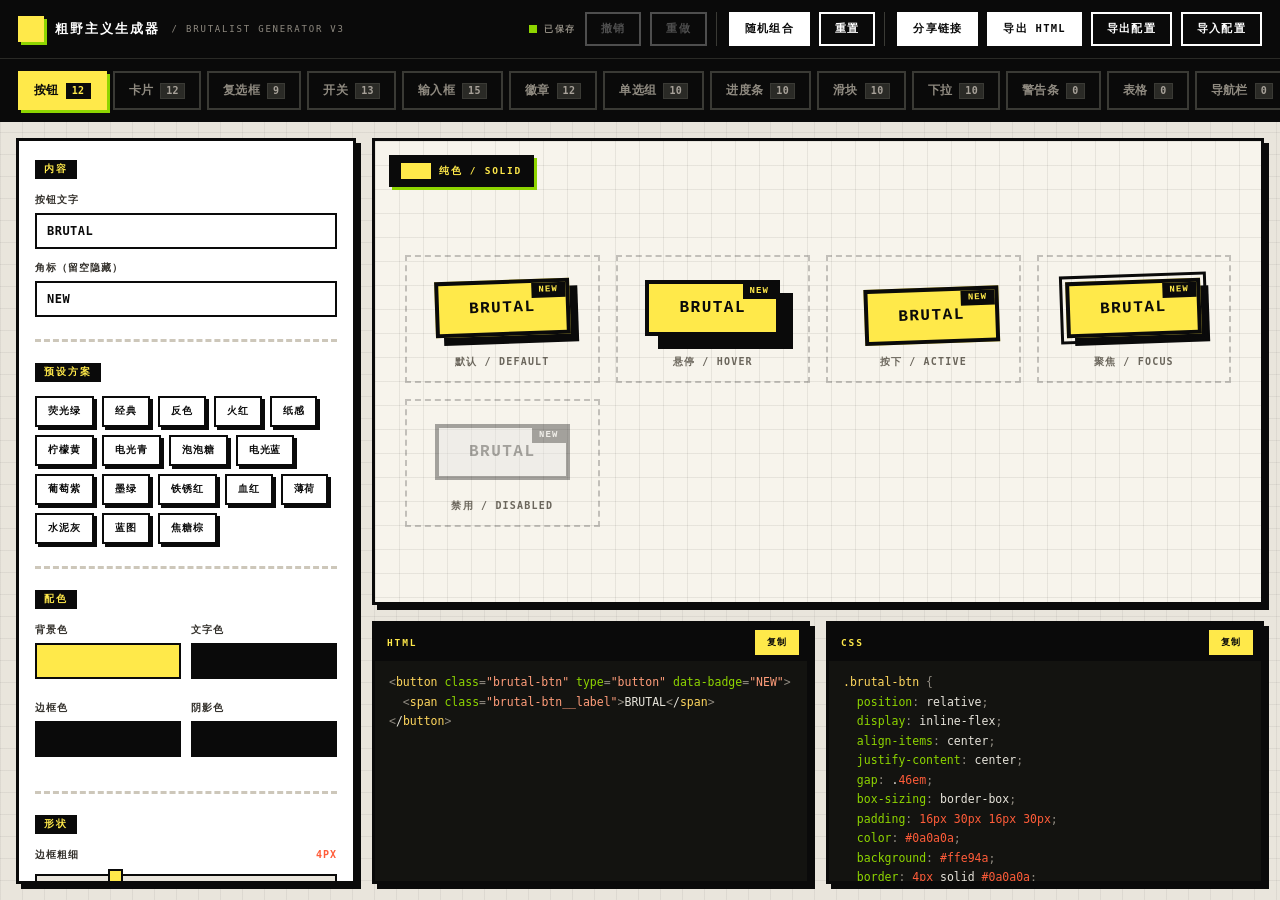
==== commit f8f6215d: "Replace with local brutalism build (css/js/index.html)" ====
--- a/index.html
+++ b/index.html
@@ -1,6271 +1,284 @@
-<!DOCTYPE html>
-<html lang="zh-CN" data-page-node-id="Xx4sA09F9GS3GreQHGr5od">
-<head data-page-node-id="j04XUT3y11RoDv7K3LNhcN">
-<meta charset="UTF-8" data-page-node-id="f7zbBkvQAt5YC2UcDN2IFc">
-<meta name="viewport" content="width=device-width, initial-scale=1.0" data-page-node-id="PzUGYsFqAZ73piYWFkcWOd">
-<title>粗野主义生成器 · BRUTALIST GEN</title>
-<style>
-  * { box-sizing: border-box; margin: 0; padding: 0; }
-
-  :root {
-    --ink: #0a0a0a;
-    --paper: #e9e5dc;
-    --accent: #ffe94a;
-    --neon: #8ed500;
-    --hot: #ff5c39;
-    --muted: #6b665c;
-    --hard: 5px 5px 0 #0a0a0a;
-  }
-
-  html, body { height: 100%; }
-
-  body {
-    font-family: system-ui, -apple-system, 'Segoe UI', 'Helvetica Neue', Arial, sans-serif;
-    background-color: var(--paper);
-    background-image:
-      linear-gradient(rgba(10,10,10,.055) 1px, transparent 1px),
-      linear-gradient(90deg, rgba(10,10,10,.055) 1px, transparent 1px);
-    background-size: 22px 22px;
-    color: var(--ink);
-    display: flex;
-    flex-direction: column;
-    -webkit-font-smoothing: antialiased;
-  }
-
-  /* ============ 顶栏 ============ */
-  .topbar {
-    flex: 0 0 auto;
-    display: flex;
-    align-items: center;
-    justify-content: space-between;
-    gap: 14px;
-    flex-wrap: wrap;
-    padding: 12px 18px;
-    background: var(--ink);
-    color: #fff;
-  }
-  .brand { display: flex; align-items: center; gap: 11px; }
-  .brand .logo {
-    width: 26px; height: 26px;
-    background: var(--accent);
-    border: 3px solid var(--accent);
-    box-shadow: 3px 3px 0 var(--neon);
-    flex: 0 0 auto;
-  }
-  .brand h1 {
-    font-size: 13px;
-    font-weight: 800;
-    letter-spacing: .16em;
-    text-transform: uppercase;
-    font-family: ui-monospace, 'SFMono-Regular', Menlo, Consolas, monospace;
-  }
-  .brand .sub {
-    font-size: 9px;
-    letter-spacing: .2em;
-    text-transform: uppercase;
-    color: #8f8a80;
-    font-family: ui-monospace, Menlo, monospace;
-  }
-  .topbar .actions { display: flex; gap: 9px; }
-
-  .btn-sm {
-    font-family: ui-monospace, Menlo, Consolas, monospace;
-    font-size: 10.5px;
-    font-weight: 800;
-    letter-spacing: .12em;
-    text-transform: uppercase;
-    padding: 8px 14px;
-    background: #fff;
-    color: var(--ink);
-    border: 2px solid #fff;
-    cursor: pointer;
-    transition: transform .08s ease, background .12s ease, color .12s ease;
-    white-space: nowrap;
-  }
-  .btn-sm:hover { background: var(--accent); border-color: var(--accent); }
-  .btn-sm:active { transform: translate(2px, 2px); }
-  .btn-sm.ghost { background: transparent; color: #fff; border-color: #fff; }
-  .btn-sm.ghost:hover { background: var(--neon); color: var(--ink); border-color: var(--neon); }
-
-  /* ============ 模式栏 ============ */
-  /* 十个模式挤一行。原来用 flex-wrap 换行 —— 一换行就把下面的预览区
-     整体推下去，而且选中的那个可能已经被推到第二行看不见了。
-     改成 nowrap + 横向滚动：高度恒定，选中项自动滚进视野。 */
-  .modebar {
-    flex: 0 0 auto;
-    display: flex;
-    flex-wrap: nowrap;
-    gap: 6px;
-    padding: 12px 18px;
-    background: var(--ink);
-    border-top: 1px solid #2a2a26;
-    overflow-x: auto;
-    overscroll-behavior-x: contain;
-    scroll-behavior: smooth;
-    scrollbar-width: thin;
-    scrollbar-color: #3a3a35 transparent;
-  }
-  .modebar::-webkit-scrollbar {
-    height: 6px;
-  }
-  .modebar::-webkit-scrollbar-track {
-    background: transparent;
-  }
-  .modebar::-webkit-scrollbar-thumb {
-    background: #3a3a35;
-  }
-  .modebar::-webkit-scrollbar-thumb:hover {
-    background: #6b665c;
-  }
-  /* 标签写的是中文，但原来那套排版是照英文大写配的：
-     text-transform:uppercase 对中文完全无效，letter-spacing:.14em 把
-     中文挤成一团，ui-monospace 对中文也不生效，10px 又偏小。
-     换成中文友好的无衬线 + 12px + 微字距，再把款式数做成小徽标。 */
-  .mode-tab {
-    flex: 0 0 auto;
-    display: inline-flex;
-    align-items: center;
-    gap: 7px;
-    font-family: system-ui, -apple-system, "Segoe UI", "Microsoft YaHei", sans-serif;
-    font-size: 12px;
-    font-weight: 700;
-    letter-spacing: .03em;
-    padding: 9px 14px;
-    background: transparent;
-    color: #8f8a80;
-    border: 2px solid #3a3a35;
-    cursor: pointer;
-    transition: background .12s ease, color .12s ease, border-color .12s ease, box-shadow .12s ease;
-    white-space: nowrap;
-  }
-  .mode-tab__n {
-    font-family: ui-monospace, Menlo, Consolas, monospace;
-    font-size: 10px;
-    font-weight: 800;
-    line-height: 1;
-    padding: 2px 5px;
-    background: #2a2a26;
-    color: #a8a29a;
-    border: 1px solid #3a3a35;
-  }
-  .mode-tab:hover {
-    color: #fff;
-    border-color: #8f8a80;
-  }
-  .mode-tab.active {
-    background: var(--accent);
-    color: var(--ink);
-    border-color: var(--accent);
-    box-shadow: 3px 3px 0 var(--neon);
-  }
-  .mode-tab.active .mode-tab__n {
-    background: var(--ink);
-    color: var(--accent);
-    border-color: var(--ink);
-  }
-  /* 键盘走到哪必须看得见 —— 原来只有鼠标 hover 有反馈，纯键盘用会"失明" */
-  .mode-tab:focus-visible {
-    outline: 3px solid var(--neon);
-    outline-offset: 2px;
-    color: #fff;
-  }
-  .mode-tab.active:focus-visible {
-    color: var(--ink);
-  }
-
-  /* ============ 布局 ============ */
-  .app {
-    flex: 1 1 auto;
-    min-height: 0;
-    display: grid;
-    grid-template-columns: 340px minmax(0, 1fr);
-    gap: 16px;
-    padding: 16px;
-  }
-
-  /* ============ 控制面板 ============ */
-  .panel {
-    background: #fff;
-    border: 3px solid var(--ink);
-    box-shadow: var(--hard);
-    padding: 16px;
-    overflow-y: auto;
-    min-height: 0;
-  }
-  .panel::-webkit-scrollbar { width: 12px; }
-  .panel::-webkit-scrollbar-track { background: var(--paper); border-left: 2px solid var(--ink); }
-  .panel::-webkit-scrollbar-thumb { background: var(--ink); border: 2px solid var(--paper); }
-  .panel::-webkit-scrollbar-thumb:hover { background: var(--hot); }
-
-  .group + .group {
-    margin-top: 22px;
-    padding-top: 18px;
-    border-top: 3px dashed #cdc7ba;
-  }
-  .group h2 {
-    display: inline-block;
-    margin-bottom: 14px;
-    padding: 3px 9px;
-    background: var(--ink);
-    color: var(--accent);
-    font-family: ui-monospace, Menlo, monospace;
-    font-size: 9.5px;
-    font-weight: 800;
-    letter-spacing: .22em;
-    text-transform: uppercase;
-  }
-
-  .field { margin-bottom: 12px; }
-  .field:last-child { margin-bottom: 0; }
-
-  .field > label {
-    display: flex;
-    align-items: baseline;
-    justify-content: space-between;
-    gap: 8px;
-    margin-bottom: 6px;
-    font-size: 10px;
-    font-weight: 700;
-    letter-spacing: .1em;
-    text-transform: uppercase;
-    color: #33302b;
-  }
-  .val {
-    font-family: ui-monospace, Menlo, Consolas, monospace;
-    font-size: 10px;
-    font-weight: 800;
-    color: var(--hot);
-    font-variant-numeric: tabular-nums;
-  }
-
-  .grid-2 { display: grid; grid-template-columns: 1fr 1fr; gap: 10px; }
-
-  .panel input[type="text"], .panel select {
-    width: 100%;
-    padding: 9px 10px;
-    border: 2.5px solid var(--ink);
-    border-radius: 0;
-    background: #fff;
-    color: var(--ink);
-    font-family: ui-monospace, Menlo, Consolas, monospace;
-    font-size: 12px;
-    font-weight: 700;
-    letter-spacing: .04em;
-  }
-  .panel select { cursor: pointer; }
-  .panel input[type="text"]:focus, .panel select:focus {
-    outline: 3px solid var(--accent);
-    outline-offset: 0;
-  }
-
-  /* 色板 */
-  .panel input[type="color"] {
-    -webkit-appearance: none;
-    appearance: none;
-    width: 100%;
-    height: 36px;
-    padding: 0;
-    border: 2.5px solid var(--ink);
-    border-radius: 0;
-    background: #fff;
-    cursor: pointer;
-    display: block;
-  }
-  .panel input[type="color"]::-webkit-color-swatch-wrapper { padding: 0; }
-  .panel input[type="color"]::-webkit-color-swatch { border: none; }
-  .panel input[type="color"]::-moz-color-swatch { border: none; }
-  .panel input[type="color"]:focus { outline: 3px solid var(--accent); }
-
-  /* 滑杆 */
-  .panel input[type="range"] {
-    -webkit-appearance: none;
-    appearance: none;
-    width: 100%;
-    height: 22px;
-    background: transparent;
-    cursor: pointer;
-    display: block;
-  }
-  .panel input[type="range"]::-webkit-slider-runnable-track {
-    height: 11px;
-    background: var(--paper);
-    border: 2.5px solid var(--ink);
-  }
-  .panel input[type="range"]::-webkit-slider-thumb {
-    -webkit-appearance: none;
-    width: 15px;
-    height: 21px;
-    margin-top: -7px;
-    background: var(--accent);
-    border: 2.5px solid var(--ink);
-    border-radius: 0;
-    transition: background .1s;
-  }
-  .panel input[type="range"]:hover::-webkit-slider-thumb { background: var(--neon); }
-  .panel input[type="range"]::-moz-range-track {
-    height: 11px;
-    background: var(--paper);
-    border: 2.5px solid var(--ink);
-  }
-  .panel input[type="range"]::-moz-range-thumb {
-    width: 15px;
-    height: 21px;
-    background: var(--accent);
-    border: 2.5px solid var(--ink);
-    border-radius: 0;
-  }
-  .panel input[type="range"]:focus::-webkit-slider-thumb { background: var(--hot); }
-
-  /* 复选框 */
-  .checks { display: flex; flex-wrap: wrap; gap: 10px 16px; margin-top: 6px; }
-  .check {
-    display: inline-flex;
-    align-items: center;
-    gap: 7px;
-    font-size: 10px;
-    font-weight: 700;
-    letter-spacing: .08em;
-    text-transform: uppercase;
-    cursor: pointer;
-    user-select: none;
-  }
-  .check input[type="checkbox"] {
-    -webkit-appearance: none;
-    appearance: none;
-    position: relative;
-    width: 16px;
-    height: 16px;
-    margin: 0;
-    background: #fff;
-    border: 2.5px solid var(--ink);
-    cursor: pointer;
-    flex: 0 0 auto;
-    transition: background .1s;
-  }
-  .check input[type="checkbox"]:checked { background: var(--neon); }
-  .check input[type="checkbox"]:checked::after {
-    content: '';
-    position: absolute;
-    top: 1px; left: 4px;
-    width: 4px; height: 8px;
-    border: solid var(--ink);
-    border-width: 0 2.5px 2.5px 0;
-    transform: rotate(45deg);
-  }
-  .check:hover input[type="checkbox"] { background: var(--accent); }
-  .check:hover input[type="checkbox"]:checked { background: var(--neon); }
-
-  /* 预设 */
-  .presets { display: flex; flex-wrap: wrap; gap: 8px; }
-  .chip {
-    font-family: ui-monospace, Menlo, monospace;
-    font-size: 9.5px;
-    font-weight: 800;
-    letter-spacing: .1em;
-    text-transform: uppercase;
-    padding: 7px 11px;
-    background: #fff;
-    color: var(--ink);
-    border: 2.5px solid var(--ink);
-    box-shadow: 3px 3px 0 var(--ink);
-    cursor: pointer;
-    transition: transform .08s ease, box-shadow .08s ease, background .12s;
-  }
-  .chip:hover { background: var(--accent); transform: translate(1px, 1px); box-shadow: 2px 2px 0 var(--ink); }
-  .chip:active { transform: translate(3px, 3px); box-shadow: 0 0 0 var(--ink); }
-
-  /* ============ 舞台 ============ */
-  .stage {
-    display: flex;
-    flex-direction: column;
-    gap: 16px;
-    min-height: 0;
-    min-width: 0;
-  }
-
-  .preview {
-    position: relative; /* 供 .pattern-tag 绝对定位 */
-    flex: 1 1 auto;
-    min-height: 260px;
-    display: flex;
-    align-items: center;
-    justify-content: center;
-    padding: 60px 30px;
-    background-color: #f7f4ec;
-    background-image:
-      linear-gradient(rgba(10,10,10,.07) 1px, transparent 1px),
-      linear-gradient(90deg, rgba(10,10,10,.07) 1px, transparent 1px);
-    background-size: 24px 24px;
-    border: 3px solid var(--ink);
-    box-shadow: var(--hard);
-    overflow: auto;
-  }
-  .preview::-webkit-scrollbar { width: 10px; height: 10px; }
-  .preview::-webkit-scrollbar-thumb { background: var(--ink); }
-
-  /* 五态矩阵（预览区专用，不属于生成的组件 CSS） */
-  .mx-grid {
-    flex: 1 1 auto;
-    min-width: 0;
-    width: 100%;
-    display: grid;
-    grid-template-columns: repeat(auto-fit, minmax(180px, 1fr));
-    gap: 16px;
-    align-content: center;
-    padding-top: 38px;   /* 让开预览区左上角的纹理标签 */
-  }
-  .mx-grid--card,
-  .mx-grid--input { grid-template-columns: repeat(auto-fit, minmax(300px, 1fr)); }
-  .mx-cell {
-    display: flex;
-    flex-direction: column;
-    align-items: center;
-    justify-content: space-between;
-    gap: 18px;
-    min-height: 128px;
-    padding: 22px 10px 12px;
-    border: 2px dashed rgba(10, 10, 10, .22);
-  }
-  .mx-stage {
-    flex: 1 1 auto;
-    display: flex;
-    align-items: center;
-    justify-content: center;
-    width: 100%;
-    min-width: 0;
-  }
-  .mx-label {
-    font-family: ui-monospace, SFMono-Regular, Menlo, Consolas, monospace;
-    font-size: 10px;
-    font-weight: 800;
-    letter-spacing: .12em;
-    text-transform: uppercase;
-    color: var(--muted);
-    white-space: nowrap;
-  }
-
-  /* 预览区左上角的「当前纹理」标签（由 JS 每次 render 重建） */
-  .pattern-tag {
-    position: absolute;
-    top: 14px;
-    left: 14px;
-    z-index: 2;
-    display: inline-flex;
-    align-items: center;
-    gap: 8px;
-    padding: 6px 10px;
-    background: var(--ink);
-    color: var(--accent);
-    border: 2px solid var(--ink);
-    box-shadow: 3px 3px 0 var(--neon);
-    font-family: ui-monospace, Menlo, Consolas, monospace;
-    font-size: 9.5px;
-    font-weight: 800;
-    letter-spacing: .18em;
-    text-transform: uppercase;
-    pointer-events: none;
-    user-select: none;
-  }
-  .pattern-tag .pattern-tag__sw {
-    width: 30px;
-    height: 16px;
-    flex: 0 0 auto;
-    border: 2px solid var(--accent);
-    background-color: #fff;
-  }
-
-  /* ============ 代码 ============ */
-  .code-area {
-    flex: 0 0 auto;
-    display: grid;
-    grid-template-columns: 1fr 1fr;
-    gap: 16px;
-    min-width: 0;
-  }
-  .code-block {
-    display: flex;
-    flex-direction: column;
-    min-width: 0;
-    background: #131310;
-    border: 3px solid var(--ink);
-    box-shadow: var(--hard);
-  }
-  .code-head {
-    display: flex;
-    align-items: center;
-    justify-content: space-between;
-    gap: 8px;
-    padding: 6px 8px 6px 12px;
-    background: var(--ink);
-    color: var(--accent);
-    font-family: ui-monospace, Menlo, monospace;
-    font-size: 9.5px;
-    font-weight: 800;
-    letter-spacing: .2em;
-    text-transform: uppercase;
-  }
-  .copy {
-    font-family: ui-monospace, Menlo, monospace;
-    font-size: 9px;
-    font-weight: 800;
-    letter-spacing: .12em;
-    text-transform: uppercase;
-    padding: 4px 10px;
-    background: var(--accent);
-    color: var(--ink);
-    border: 2px solid var(--accent);
-    cursor: pointer;
-    transition: background .12s, border-color .12s, color .12s;
-  }
-  .copy:hover { background: var(--neon); border-color: var(--neon); }
-  .copy:active { transform: translate(1px, 1px); }
-  .code-block pre {
-    margin: 0;
-    padding: 12px 14px;
-    max-height: 220px;
-    overflow: auto;
-    font-family: ui-monospace, 'SFMono-Regular', Menlo, Consolas, 'Courier New', monospace;
-    font-size: 11.5px;
-    line-height: 1.7;
-    color: #e6e3da;
-    white-space: pre;
-    tab-size: 2;
-  }
-  .code-block pre::-webkit-scrollbar { width: 10px; height: 10px; }
-  .code-block pre::-webkit-scrollbar-thumb { background: #3d3d38; border: 2px solid #131310; }
-
-  /* ============ 顶栏动作分组 ============ */
-  .act-group { display: flex; gap: 9px; align-items: center; }
-  .act-group + .act-group { padding-left: 12px; border-left: 1px solid #3a3a35; }
-
-  .btn-sm:disabled { opacity: .28; cursor: not-allowed; }
-  .btn-sm:hover:disabled { background: transparent; border-color: #fff; color: #fff; }
-  .btn-sm.ghost:hover:disabled { background: transparent; border-color: #fff; color: #fff; }
-
-  /* 存档状态指示 */
-  .save-pill {
-    display: inline-flex;
-    align-items: center;
-    gap: 7px;
-    font-family: ui-monospace, Menlo, Consolas, monospace;
-    font-size: 9px;
-    font-weight: 800;
-    letter-spacing: .16em;
-    text-transform: uppercase;
-    color: #8f8a80;
-    white-space: nowrap;
-  }
-  .save-pill__dot {
-    width: 8px; height: 8px;
-    flex: 0 0 auto;
-    background: var(--neon);
-    transition: background .2s;
-  }
-  .save-pill.is-idle .save-pill__dot { background: #55524c; }
-
-  /* 底部提示条 */
-  .toast {
-    position: fixed;
-    left: 50%;
-    bottom: 26px;
-    z-index: 90;
-    transform: translate(-50%, 16px);
-    opacity: 0;
-    pointer-events: none;
-    padding: 10px 16px;
-    background: var(--ink);
-    color: var(--accent);
-    border: 3px solid var(--ink);
-    box-shadow: 4px 4px 0 var(--neon);
-    font-family: ui-monospace, Menlo, Consolas, monospace;
-    font-size: 10px;
-    font-weight: 800;
-    letter-spacing: .14em;
-    text-transform: uppercase;
-    transition: opacity .16s ease, transform .16s ease;
-  }
-  .toast.is-on { opacity: 1; transform: translate(-50%, 0); }
-
-  /* ============ 画布底色 ============
-     只作用于预览画布，绝不进生成的组件 CSS */
-  .preview.pv-light { background-color: #ffffff; background-image: none; }
-  .preview.pv-dark  { background-color: #141414; background-image: none; }
-  .preview.pv-checker {
-    background-color: #ffffff;
-    background-image:
-      linear-gradient(45deg, #d9d4c9 25%, transparent 25%, transparent 75%, #d9d4c9 75%),
-      linear-gradient(45deg, #d9d4c9 25%, transparent 25%, transparent 75%, #d9d4c9 75%);
-    background-size: 26px 26px;
-    background-position: 0 0, 13px 13px;
-  }
-  /* 深底上把工具自带的外壳也翻过来，否则虚线格和标签全糊成一片 */
-  .preview.pv-dark .mx-cell { border-color: rgba(255, 255, 255, .26); }
-  .preview.pv-dark .mx-label { color: #a8a49c; }
-  .preview.pv-dark .pattern-tag { background: var(--accent); color: var(--ink); border-color: var(--accent); box-shadow: 3px 3px 0 var(--ink); }
-  .preview.pv-dark .pattern-tag .pattern-tag__sw { border-color: var(--ink); }
-
-  /* ============ 设备宽度模拟 ============ */
-  .pv-canvas {
-    flex: 1 1 auto;
-    min-width: 0;
-    width: 100%;
-    display: flex;
-    align-items: center;
-    justify-content: center;
-  }
-  .preview.is-dev { padding-left: 34px; padding-right: 34px; }
-  .preview.is-dev .pv-canvas {
-    width: 100%;
-    max-width: var(--dev-w, 100%);
-    padding: 26px 16px;
-    border: 2px dashed rgba(10, 10, 10, .3);
-    background: rgba(255, 255, 255, .42);
-  }
-  .preview.pv-dark.is-dev .pv-canvas {
-    border-color: rgba(255, 255, 255, .3);
-    background: rgba(255, 255, 255, .05);
-  }
-  .preview.is-dev::after {
-    content: attr(data-dev);
-    position: absolute;
-    top: 14px; right: 14px;
-    z-index: 2;
-    padding: 6px 10px;
-    background: var(--accent);
-    color: var(--ink);
-    border: 2px solid var(--ink);
-    box-shadow: 3px 3px 0 var(--ink);
-    font-family: ui-monospace, Menlo, Consolas, monospace;
-    font-size: 9.5px;
-    font-weight: 800;
-    letter-spacing: .18em;
-    pointer-events: none;
-    user-select: none;
-  }
-
-  /* ============ 代码语法高亮 ============ */
-  .c-com  { color: #6f7a5e; font-style: italic; }
-  .c-sel  { color: #ffd75e; }
-  .c-prop { color: #8ed500; }
-  .c-val  { color: #ff9d7a; }
-  .c-num  { color: #ff5c39; }
-  .c-at   { color: #00e0ff; }
-  .c-var  { color: #c8a2ff; }
-  .c-key  { color: #e6e3da; }
-  .c-pun  { color: #8f8a80; }
-  .c-tag  { color: #ffd75e; }
-  .c-attr { color: #8ed500; }
-
-  /* ============ 工作台控件 ============ */
-  .chip.is-on {
-    background: var(--accent);
-    transform: translate(3px, 3px);
-    box-shadow: 0 0 0 var(--ink);
-  }
-  .chip.is-on:hover { background: var(--neon); }
-  .hint {
-    margin-top: 12px;
-    font-size: 9.5px;
-    line-height: 1.65;
-    letter-spacing: .02em;
-    color: #8a857a;
-  }
-
-  /* ============ 响应式 ============ */
-  @media (max-width: 920px) {
-    html, body { height: auto; }
-    .app {
-      grid-template-columns: 1fr;
-      padding: 12px;
-      gap: 12px;
-    }
-    .panel { overflow: visible; }
-    .preview { min-height: 220px; padding: 44px 20px; }
-    .code-area { grid-template-columns: 1fr; }
-    .brand .sub { display: none; }
-  }
-</style>
-</head>
-<body data-page-node-id="BSXmISx93wXwyqcUTrOvBx">
-
-<header class="topbar" data-page-node-id="bhOYaHtJkVs5UgpPPsA6FI">
-  <div class="brand" data-page-node-id="HqhQgu1bEz19L19AJDFp9I">
-    <div class="logo" data-page-node-id="EHoVroYc2zaWnUlBCz3rrn"></div>
-    <h1 data-page-node-id="XR7buzN0Wjf6ATEnm1Oug0">粗野主义生成器</h1>
-    <span class="sub" data-page-node-id="f223dFRfH5gjik1LO7sKD8">/ brutalist generator v3</span>
-  </div>
-  <div class="actions" data-page-node-id="qYkiCp4HbtRQCryPzIBzYy">
-    <span class="save-pill" id="savePill"><span class="save-pill__dot"></span><span id="savePillText">已保存</span></span>
-    <div class="act-group">
-      <button class="btn-sm ghost" id="undoBtn" type="button" title="撤销（Ctrl+Z）" disabled>撤销</button>
-      <button class="btn-sm ghost" id="redoBtn" type="button" title="重做（Ctrl+Shift+Z）" disabled>重做</button>
-    </div>
-    <div class="act-group">
-      <button class="btn-sm" id="randomBtn" type="button" data-page-node-id="Z4U7vdh6VsB3s0GbhTpVcE">随机组合</button>
-      <button class="btn-sm ghost" id="resetBtn" type="button" data-page-node-id="GsOTgfCdJpxRI6LhK4AvGK">重置</button>
-    </div>
-    <div class="act-group">
-      <button class="btn-sm" id="shareBtn" type="button" title="把当前设置编码进链接并复制">分享链接</button>
-      <button class="btn-sm" id="exportHtmlBtn" type="button" title="导出一份可直接双击运行的单文件 HTML">导出 HTML</button>
-      <button class="btn-sm ghost" id="exportJsonBtn" type="button">导出配置</button>
-      <button class="btn-sm ghost" id="importJsonBtn" type="button">导入配置</button>
-      <input type="file" id="importFile" accept=".json,application/json" hidden>
-    </div>
-  </div>
-</header>
-
-<nav class="modebar" role="tablist" aria-label="组件模式" data-page-node-id="mxXvGNC5UriJnOhykvU56R">
-  <button class="mode-tab active" data-mode="button" type="button" data-page-node-id="NGTCHprbcw1jW2DWjcI6CG">按钮</button>
-  <button class="mode-tab" data-mode="card" type="button" data-page-node-id="Tb6lg2fJlwBAUWfIjpAg1I">卡片</button>
-  <button class="mode-tab" data-mode="checkbox" type="button" data-page-node-id="Vl66rvPN6TtuUNZDFI4ghR">复选框</button>
-  <button class="mode-tab" data-mode="switch" type="button" data-page-node-id="whmZfwxWMyuOqpVod6NpEF">开关</button>
-  <button class="mode-tab" data-mode="input" type="button" data-page-node-id="ZarREjdiKeLmfPEoZy8zNY">输入框</button>
-  <button class="mode-tab" data-mode="badge" type="button" data-page-node-id="te7aGEj3PYnyoy8ILUXHw0">徽章</button>
-  <button class="mode-tab" data-mode="radio" type="button">单选组</button>
-  <button class="mode-tab" data-mode="progress" type="button">进度条</button>
-  <button class="mode-tab" data-mode="slider" type="button">滑块</button>
-  <button class="mode-tab" data-mode="select" type="button">下拉</button>
-</nav>
-
-<div class="app" data-page-node-id="kR82iayhsiGt25Pe6ovDDn">
-
-  <!-- ============ 控制面板 ============ -->
-  <aside class="panel" data-page-node-id="MO0y0lUKHknDLg2hlhoA2q">
-
-    <section class="group" data-page-node-id="mex1nVJn2FhZsiBfvIzRKB">
-      <h2 data-page-node-id="8FqmdBcQzrpAfvCmzhv0bj">内容</h2>
-      <div class="field" data-page-node-id="R9iN9F5yir1267j3zrjYW3">
-        <label for="fText" id="textLabel" data-page-node-id="qF6UCx9JO3BKgQOOaCHWCR">按钮文字</label>
-        <input type="text" id="fText" data-key="text" maxlength="40" placeholder="BRUTAL" data-page-node-id="3ly6kRaVAuHspA6bAOlhsc">
-      </div>
-      <div class="field" data-modes="card" data-page-node-id="fdfqFVOI6MyBTYHnUCrl04">
-        <label for="fSub" data-page-node-id="Fy6sr6VOzExJ7RZ1DV8gzr">描述文字</label>
-        <input type="text" id="fSub" data-key="sub" maxlength="80" placeholder="描述文字" data-page-node-id="RCRlAAIXZUXA5rFMfGlzkb">
-      </div>
-      <div class="field" data-modes="button" data-page-node-id="KNGeBkXzqXZs2jDW9z3Zi5">
-        <label for="fBadge" data-page-node-id="fhGXjAkDTOOHwVfyU5bmCC">角标（留空隐藏）</label>
-        <input type="text" id="fBadge" data-key="badge" maxlength="6" placeholder="NEW" data-page-node-id="0ucIqWzwHLYoNhWtDWvZUp">
-      </div>
-    </section>
-
-    <section class="group" data-page-node-id="YkPTMTLh2f3IQLRggU9ISF">
-      <h2 data-page-node-id="IeG8wANJ2gseDEI5A53R68">预设方案</h2>
-      <div class="presets" data-page-node-id="FC4Oslp5FkapfszRrkNoO7">
-        <button class="chip" type="button" data-preset="neon" data-page-node-id="C9ziEUDqzEDKvtbCdDXE8I">荧光绿</button>
-        <button class="chip" type="button" data-preset="classic" data-page-node-id="oPnN4j1mo6NsymqdYF30wh">经典</button>
-        <button class="chip" type="button" data-preset="invert" data-page-node-id="Kse32Z3FRPjESK79rSTyLD">反色</button>
-        <button class="chip" type="button" data-preset="hot" data-page-node-id="eLoH3Pbap4QssaFdvWCcAu">火红</button>
-        <button class="chip" type="button" data-preset="paper" data-page-node-id="ZXH5nHHupNC8OCUIIEm6yf">纸感</button>
-      </div>
-    </section>
-
-    <section class="group" data-page-node-id="F8jDOX4YHLC28qCzi1cwCK">
-      <h2 data-page-node-id="L5tiZuDjHE6WrSvgV2yl9k">配色</h2>
-      <div class="grid-2" data-page-node-id="lg56hVWhjAJR97Rp2eGN08">
-        <div class="field" data-page-node-id="jB2KdLtnzDCcoy7iwjfsYt">
-          <label data-page-node-id="wmtDdlB5xD47ABCbKt8CLn">背景色</label>
-          <input type="color" data-key="bg" data-page-node-id="sgPGyxE3RcxrodfKdcGUnA">
-        </div>
-        <div class="field" data-page-node-id="C5WSKxhQiCJPkCxqoFWMJV">
-          <label data-page-node-id="jBDSB46zwlEGswsUE1SDor">文字色</label>
-          <input type="color" data-key="color" data-page-node-id="Hhw0Lkj5kbxWp7N6TOyjIf">
-        </div>
-        <div class="field" data-page-node-id="8FZCFJAqvXHLAJO4NSeb9b">
-          <label data-page-node-id="j82bMBhgBBRG7EykUf8YaD">边框色</label>
-          <input type="color" data-key="borderColor" data-page-node-id="Ij3SmoefZ5Qw6LzmkOWxmO">
-        </div>
-        <div class="field" data-page-node-id="vBtlFhoCnC6wgXTdNdrOFQ">
-          <label data-page-node-id="HnaVdZgiQyDd8MYAExiJl2">阴影色</label>
-          <input type="color" data-key="shadowColor" data-page-node-id="NpQhEsioqskA6AEQz1NsU9">
-        </div>
-      </div>
-    </section>
-
-    <section class="group" data-page-node-id="CgSSu9jwx8mTIQ16BKg3cB">
-      <h2 data-page-node-id="daBdzrLlCkYZ934hliEOG4">形状</h2>
-      <div class="field" data-page-node-id="QNAZgEXx4mKj2vIc15cF74">
-        <label data-page-node-id="XZAE32leVa4pxmM5k8uHAD">边框粗细 <span class="val" data-page-node-id="PBA518CSpwcYu8EHZYTaW0"><span data-out="borderWidth" data-page-node-id="cGbHooP7klUDYnX32NnYQ4"></span>px</span></label>
-        <input type="range" data-key="borderWidth" min="0" max="16" step="1" data-page-node-id="xM7NTDNMRkjPE0UgwXfcUG">
-      </div>
-      <div class="field" data-page-node-id="7hmzFJXRvsXXaL8e0TAlGQ">
-        <label data-page-node-id="6R3JG0wrmSA0nt2gN7nPF0">圆角 <span class="val" data-page-node-id="lArMAg44iG36BV9MIFCDYP"><span data-out="radius" data-page-node-id="VBTipQ0Eet4J5RH3HHhWh2"></span>px</span></label>
-        <input type="range" data-key="radius" min="0" max="50" step="1" data-page-node-id="mFeC40rElXwit4HTFbDMGM">
-      </div>
-      <div class="field" data-page-node-id="jaYWljycA98VqEAEHwTdla">
-        <label data-page-node-id="qikQRaP9UeO2CSRGwkzdM3">旋转角度 <span class="val" data-page-node-id="tABI45YovdFA8gnfCgUZCK"><span data-out="rotate" data-page-node-id="lLmp9UAxGCFDWJzD5YvBEy"></span>°</span></label>
-        <input type="range" data-key="rotate" min="-15" max="15" step="1" data-page-node-id="AZs6cQ8eHEynsFe4wzVtWB">
-      </div>
-      <div class="grid-2" data-page-node-id="PZRdactvQGEjFBaZeAgGZJ">
-        <div class="field" data-page-node-id="U2OZxAVGeN6JKpVgqPRjw6">
-          <label data-page-node-id="s0urCy5wAF6HfKNdCjGect">阴影 X <span class="val" data-page-node-id="GOsRrIhxz88SIBSJ34wecg"><span data-out="shadowX" data-page-node-id="Y8c0xwme8IEOTiOwNUezTq"></span></span></label>
-          <input type="range" data-key="shadowX" min="0" max="30" step="1" data-page-node-id="68ZzeFE1vLZANTop3dkuel">
-        </div>
-        <div class="field" data-page-node-id="Th2fS5RXtnvC7sAMcNCE5X">
-          <label data-page-node-id="C1I9fljFRDPqBufO1BGT99">阴影 Y <span class="val" data-page-node-id="NikWTrkoFGpxfe6Boeaj7A"><span data-out="shadowY" data-page-node-id="sGEayWhYdg1E5uB5PX7eaz"></span></span></label>
-          <input type="range" data-key="shadowY" min="0" max="30" step="1" data-page-node-id="ofQZLTbl9vJwhrSvdzXhVB">
-        </div>
-      </div>
-      <div class="field" data-page-node-id="JJoAoCX1u8c0jzdSAJP4zV">
-        <label data-page-node-id="XfOuVzWexhuR7ENJap9AfC">阴影模糊 <span class="val" data-page-node-id="hJ5Lp2JwOlyHTAUZZUQsdn"><span data-out="shadowBlur" data-page-node-id="eq6tMKFLAqHr0FXOWkgtX5"></span>px</span></label>
-        <input type="range" data-key="shadowBlur" min="0" max="40" step="1" data-page-node-id="8UtOCWJuUERMdpoze4eXNO">
-      </div>
-      <div class="grid-2" data-modes="button card checkbox switch input" data-page-node-id="cVApwgAibKvJ0P0YR6Rj99">
-        <div class="field" data-page-node-id="8zdjfoivwhwAOIalDbjL6e">
-          <label data-page-node-id="HywhPq2YNDFJoRKEMduUe6">横向内边距 <span class="val" data-page-node-id="2zkpzRaWxgfyQPcack7RkA"><span data-out="padX" data-page-node-id="YFryvXVWZ3Imzy4lqp0bwr"></span></span></label>
-          <input type="range" data-key="padX" min="8" max="70" step="1" data-page-node-id="dKHokETTi6Tp2Qj2t6wuMJ">
-        </div>
-        <div class="field" data-page-node-id="5I7NBeXdPEjamg5XnZr8el">
-          <label data-page-node-id="nwNHKtRxCOvkWeDx8PJXHf">纵向内边距 <span class="val" data-page-node-id="A9O6HVXADknlS1jom3XDGZ"><span data-out="padY" data-page-node-id="wqeR0bKdEfaMCXxgPOXkeJ"></span></span></label>
-          <input type="range" data-key="padY" min="4" max="40" step="1" data-page-node-id="IWH6iTb5CoMmOD2yEx83Is">
-        </div>
-      </div>
-    </section>
-
-    <section class="group" data-page-node-id="p4feKvVjvvDAqqLBFQcv3e">
-      <h2 data-page-node-id="xU7QctbAZD04QxDHlWzpAU">排版</h2>
-      <div class="field" data-page-node-id="gMPfTYQ9Zs5mxjpUOT9BNZ">
-        <label for="fFont" data-page-node-id="Pzbg3XXOCYrrIbXJDEuzx6">字体族</label>
-        <select id="fFont" data-key="fontFamily" data-page-node-id="7PQdNS7SVtV7beTEhESB06">
-          <option value="mono" data-page-node-id="0So8F6Oxu1BNGWSR2nNgyD">等宽 Mono</option>
-          <option value="sans" data-page-node-id="yGRa8E0lCE1bjZHUZ6Yq72">无衬线 Sans</option>
-          <option value="serif" data-page-node-id="MYqcxHPYrjfHpAZA07l7cf">衬线 Serif</option>
-          <option value="impact" data-page-node-id="FnNm9SrEEFljE4LcEpWMRQ">粗黑 Impact</option>
-          <option value="arialblack" data-page-node-id="q8BspsEECXP35oKy4Vu3FL">Arial Black</option>
-        </select>
-      </div>
-      <div class="field" data-page-node-id="YBHGyLeb1HGK6y6er2e0vE">
-        <label for="fWeight" data-page-node-id="woht5ddV1kvhnatbsTwmEe">字重</label>
-        <select id="fWeight" data-key="fontWeight" data-page-node-id="w5joKON72e4ZSCaZ4OQkhA">
-          <option value="400" data-page-node-id="10FCYXlrbuH3gBRAaZgjXt">400 · Regular</option>
-          <option value="600" data-page-node-id="DxM7Nh8FwDVx2mGFIF2e6x">600 · Semibold</option>
-          <option value="700" data-page-node-id="0bcIq9pS5GdNCMOXxvkl21">700 · Bold</option>
-          <option value="800" data-page-node-id="3NLJGA21BoncaPFlpC6WIv">800 · Extrabold</option>
-          <option value="900" data-page-node-id="cZhaxm4XFwbN5wDIP4ZZXQ">900 · Black</option>
-        </select>
-      </div>
-      <div class="field" data-page-node-id="ilaQfygql44PBzny8z1ZET">
-        <label data-page-node-id="Q6f0cseDspmpiw7QIaeJKT">字号 <span class="val" data-page-node-id="lBiLaIdHBMHYUoB2PHif4I"><span data-out="fontSize" data-page-node-id="2Q8zUAFSZ5cQMbO0S18748"></span>px</span></label>
-        <input type="range" data-key="fontSize" min="10" max="42" step="1" data-page-node-id="njvhM9Md2VlfGM9BVXB039">
-      </div>
-      <div class="field" data-page-node-id="VnsWzBEszVR1G26V86uou2">
-        <label data-page-node-id="TAZhqHiu8oEsTaLcl7uBm3">字间距 <span class="val" data-page-node-id="9M1YbFBIJxpzdoXNu30MzK"><span data-out="letterSpacing" data-page-node-id="pFtXipMna9H4uqdBdPGIbG"></span>px</span></label>
-        <input type="range" data-key="letterSpacing" min="-1" max="8" step="0.5" data-page-node-id="RAGBpd8aEKMBmXX4qDn50c">
-      </div>
-      <div class="checks" data-page-node-id="x3ThyQD6xO8QX7l8CAUK4Q">
-        <label class="check" data-page-node-id="QfqhatxKyrgsziR0ITMLOr"><input type="checkbox" data-key="uppercase" data-page-node-id="vEtpkMpuBwwhq7NRjym4uP"> 全大写</label>
-      </div>
-    </section>
-
-    <section class="group" data-page-node-id="bMik5evpBrnTuWv1r9raV3">
-      <h2 data-page-node-id="0Lfo7q7FZ6VOcI8sC1Tubm">表面图案</h2>
-      <div class="field" data-page-node-id="VzRqdjC9DHnEc7QXE6cBJI">
-        <label for="fPattern" data-page-node-id="5GfAKfKE0mhNNEXUwIfIHG">背景纹理</label>
-        <select id="fPattern" data-key="pattern" data-page-node-id="cShhk1xOF82loWrCrkXFHk">
-          <option value="none" data-page-node-id="eu9BIEwtANxDLxq55oiXz3">纯色</option>
-          <option value="stripes" data-page-node-id="lw3jSQXcvHurOdz7uOFRAq">斜条纹</option>
-          <option value="grid" data-page-node-id="8iGdOhV1eDGKeI7x5DCC3Y">网格</option>
-          <option value="dots" data-page-node-id="WmCfU6ErFzp3fIysf8pOLd">圆点</option>
-        </select>
-      </div>
-    </section>
-
-    <section class="group" data-modes="button">
-      <h2>按钮轮廓</h2>
-      <div class="presets">
-        <button class="chip" type="button" data-preset="btOutline">空描边</button>
-        <button class="chip" type="button" data-preset="btDouble">双线硬框</button>
-        <button class="chip" type="button" data-preset="btSkew">斜切块</button>
-        <button class="chip" type="button" data-preset="btCorner">切角块</button>
-        <button class="chip" type="button" data-preset="btRail">侧栏标条</button>
-        <button class="chip" type="button" data-preset="btBracket">四角夹框</button>
-        <button class="chip" type="button" data-preset="btPush">厚底立体</button>
-        <button class="chip" type="button" data-preset="btArrow">箭头动作</button>
-      </div>
-      <div class="field">
-        <label for="fBtnStyle">轮廓变体</label>
-        <select id="fBtnStyle" data-key="btnStyle">
-          <option value="solid">硬块 / solid</option>
-          <option value="outline">空描边 / outline</option>
-          <option value="double">双线硬框 / double</option>
-          <option value="skew">斜切块 / skew</option>
-          <option value="corner">切角块 / corner</option>
-          <option value="rail">侧栏标条 / rail</option>
-          <option value="bracket">四角夹框 / bracket</option>
-          <option value="push">厚底立体 / push</option>
-        </select>
-      </div>
-      <div class="grid-2">
-        <div class="field">
-          <label for="fBtnIcon">按钮图标</label>
-          <select id="fBtnIcon" data-key="btnIcon">
-            <option value="none">无 / none</option>
-            <option value="arrow">箭头 / arrow</option>
-            <option value="plus">加号 / plus</option>
-            <option value="check">对勾 / check</option>
-            <option value="bolt">闪电 / bolt</option>
-            <option value="star">星形 / star</option>
-            <option value="chevron">尖括号 / chevron</option>
-            <option value="dot">圆点 / dot</option>
-          </select>
-        </div>
-        <div class="field">
-          <label for="fBtnIconPos">图标位置</label>
-          <select id="fBtnIconPos" data-key="btnIconPos">
-            <option value="right">文字右侧</option>
-            <option value="left">文字左侧</option>
-          </select>
-        </div>
-      </div>
-    </section>
-
-    <section class="group">
-      <h2>状态预览</h2>
-      <div class="checks">
-        <label class="check"><input type="checkbox" data-key="showMatrix"> 五态矩阵（默认 / 悬停 / 按下 / 聚焦 / 禁用）</label>
-      </div>
-    </section>
-
-    <section class="group" data-modes="card">
-      <h2>卡片样式</h2>
-      <div class="presets">
-        <button class="chip" type="button" data-preset="cdBand">通栏硬切</button>
-        <button class="chip" type="button" data-preset="cdBracket">四角夹框</button>
-        <button class="chip" type="button" data-preset="cdBevel">斜切双边</button>
-        <button class="chip" type="button" data-preset="cdNotch">缺口票卡</button>
-        <button class="chip" type="button" data-preset="cdStamp">印章双框</button>
-        <button class="chip" type="button" data-preset="cdRail">侧栏标条</button>
-        <button class="chip" type="button" data-preset="cdTape">斜贴封条</button>
-      </div>
-      <div class="field">
-        <label for="fCardStyle">风格变体</label>
-        <select id="fCardStyle" data-key="cardStyle">
-          <option value="slab">硬块卡 / slab</option>
-          <option value="band">通栏硬切 / band</option>
-          <option value="bracket">四角夹框 / bracket</option>
-          <option value="bevel">斜切双边 / bevel</option>
-          <option value="notch">缺口票卡 / notch</option>
-          <option value="stamp">印章双框 / stamp</option>
-          <option value="rail">侧栏标条 / rail</option>
-          <option value="tape">斜贴封条 / tape</option>
-        </select>
-      </div>
-      <div class="field">
-        <label for="fCtaStyle">行动按钮</label>
-        <select id="fCtaStyle" data-key="ctaStyle">
-          <option value="solid">实心块 / solid</option>
-          <option value="outline">描边块 / outline</option>
-          <option value="arrow">箭头文字 / arrow</option>
-        </select>
-      </div>
-      <div class="field">
-        <label for="fKicker">眉标文字（留空隐藏）</label>
-        <input type="text" id="fKicker" data-key="kicker" maxlength="20" placeholder="SPEC 04">
-      </div>
-      <div class="field">
-        <label for="fCardTag">角标文字（留空隐藏）</label>
-        <input type="text" id="fCardTag" data-key="cardTag" maxlength="4" placeholder="A1">
-      </div>
-      <div class="field">
-        <label for="fCardAlign">内容对齐</label>
-        <select id="fCardAlign" data-key="cardAlign">
-          <option value="left">左对齐 / left</option>
-          <option value="center">居中 / center</option>
-        </select>
-      </div>
-      <div class="field">
-        <label>卡片宽度 <span class="val"><span data-out="cardW"></span>px</span></label>
-        <input type="range" data-key="cardW" min="200" max="440" step="10">
-      </div>
-      <div class="checks">
-        <label class="check"><input type="checkbox" data-key="titleRule"> 标题分隔线</label>
-      </div>
-    </section>
-
-    <section class="group" data-modes="switch">
-      <h2>开关样式</h2>
-      <div class="presets">
-        <button class="chip" type="button" data-preset="swOffset">错位叠影</button>
-        <button class="chip" type="button" data-preset="swStripe">警戒条纹</button>
-        <button class="chip" type="button" data-preset="swSkew">斜切块</button>
-        <button class="chip" type="button" data-preset="swSlab">厚板镂空</button>
-        <button class="chip" type="button" data-preset="swDouble">双框硬描</button>
-        <button class="chip" type="button" data-preset="swTape">条带封条</button>
-      </div>
-      <div class="field">
-        <label for="fSwStyle">风格变体</label>
-        <select id="fSwStyle" data-key="swStyle">
-          <option value="brutal">粗野硬块 / brutal</option>
-          <option value="offset">错位叠影 / offset</option>
-          <option value="stripe">警戒条纹 / stripe</option>
-          <option value="skew">斜切块 / skew</option>
-          <option value="slab">厚板镂空 / slab</option>
-          <option value="double">双框硬描 / double</option>
-          <option value="split">对半硬切 / split</option>
-          <option value="tape">条带封条 / tape</option>
-          <option value="flip">反相硬块 / flip</option>
-        </select>
-      </div>
-      <div class="field">
-        <label for="fKnobIcon">滑块图标</label>
-        <select id="fKnobIcon" data-key="knobIcon">
-          <option value="none">无</option>
-          <option value="check">对勾</option>
-          <option value="cross">叉号</option>
-          <option value="bolt">闪电</option>
-          <option value="moon">月牙</option>
-          <option value="power">电源</option>
-        </select>
-      </div>
-      <div class="field">
-        <label for="fMotion">动效曲线</label>
-        <select id="fMotion" data-key="motion">
-          <option value="step">生硬阶跃 / step</option>
-          <option value="linear">线性 / linear</option>
-          <option value="smooth">平滑 / smooth</option>
-          <option value="spring">弹性 / spring</option>
-          <option value="bounce">重回弹 / bounce</option>
-        </select>
-      </div>
-      <div class="field">
-        <label>整体尺寸 <span class="val"><span data-out="swScale"></span>×</span></label>
-        <input type="range" data-key="swScale" min="0.7" max="1.8" step="0.1">
-      </div>
-      <div class="field">
-        <label>外扩硬边 <span class="val"><span data-out="glow"></span>px</span></label>
-        <input type="range" data-key="glow" min="0" max="30" step="1">
-      </div>
-      <div class="field">
-        <label>关闭态底色</label>
-        <input type="color" data-key="offColor">
-      </div>
-    </section>
-
-    <section class="group" data-modes="checkbox">
-      <h2>复选框样式</h2>
-      <div class="presets">
-        <button class="chip" type="button" data-preset="cbOffset">错位双框</button>
-        <button class="chip" type="button" data-preset="cbInvert">反白填充</button>
-        <button class="chip" type="button" data-preset="cbHatch">警戒斜纹</button>
-        <button class="chip" type="button" data-preset="cbBolt">闪电标记</button>
-        <button class="chip" type="button" data-preset="cbBars">双横线标记</button>
-      </div>
-      <div class="field">
-        <label for="fCbStyle">风格变体</label>
-        <select id="fCbStyle" data-key="cbStyle">
-          <option value="brutal">粗野硬块 / brutal</option>
-          <option value="offset">错位双框 / offset</option>
-          <option value="invert">反白填充 / invert</option>
-          <option value="hatch">警戒斜纹 / hatch</option>
-          <option value="stamp">印章弹入 / stamp</option>
-        </select>
-      </div>
-      <div class="field">
-        <label for="fCbMark">勾选图案</label>
-        <select id="fCbMark" data-key="cbMark">
-          <option value="check">对勾 / check</option>
-          <option value="cross">叉号 / cross</option>
-          <option value="dash">横杠 / dash</option>
-          <option value="block">实心块 / block</option>
-          <option value="bars">双横线 / bars</option>
-          <option value="plus">加号 / plus</option>
-          <option value="slash">斜杠 / slash</option>
-          <option value="ring">方环 / ring</option>
-          <option value="bolt">闪电 / bolt</option>
-          <option value="notch">折角 / notch</option>
-        </select>
-      </div>
-    </section>
-
-    <section class="group" data-modes="input">
-      <h2>输入框样式</h2>
-      <div class="presets">
-        <button class="chip" type="button" data-preset="inUnder">粗底线</button>
-        <button class="chip" type="button" data-preset="inTag">标签硬块</button>
-        <button class="chip" type="button" data-preset="inTerm">终端反白</button>
-        <button class="chip" type="button" data-preset="inBracket">四角夹框</button>
-        <button class="chip" type="button" data-preset="inBevel">斜切双边</button>
-        <button class="chip" type="button" data-preset="inBand">顶栏硬切</button>
-        <button class="chip" type="button" data-preset="inRail">侧栏标条</button>
-        <button class="chip" type="button" data-preset="inStamp">印章双框</button>
-        <button class="chip" type="button" data-preset="inStripe">警戒条纹</button>
-      </div>
-      <div class="field">
-        <label for="fInStyle">风格变体</label>
-        <select id="fInStyle" data-key="inStyle">
-          <option value="brutal">粗野硬块 / brutal</option>
-          <option value="double">双线硬框 / double</option>
-          <option value="under">粗底线 / underline</option>
-          <option value="label">标签硬块 / label</option>
-          <option value="term">终端反白 / terminal</option>
-          <option value="bracket">四角夹框 / bracket</option>
-          <option value="bevel">斜切双边 / bevel</option>
-          <option value="band">顶栏硬切 / band</option>
-          <option value="rail">侧栏标条 / rail</option>
-          <option value="stamp">印章双框 / stamp</option>
-          <option value="stripe">警戒条纹 / stripe</option>
-        </select>
-      </div>
-      <div class="field">
-        <label for="fInMark">前置标记</label>
-        <select id="fInMark" data-key="inMark">
-          <option value="none">无 / none</option>
-          <option value="caret">尖角 / caret</option>
-          <option value="prompt">提示符 / prompt</option>
-          <option value="at">艾特 / at</option>
-          <option value="hash">井号 / hash</option>
-          <option value="star">星号 / star</option>
-          <option value="arrow">箭头 / arrow</option>
-          <option value="block">实心块 / block</option>
-          <option value="dot">圆点 / dot</option>
-        </select>
-      </div>
-      <div class="field">
-        <label for="fInFocus">聚焦反馈</label>
-        <select id="fInFocus" data-key="inFocus">
-          <option value="press">下沉 / sink</option>
-          <option value="invert">反白 / invert</option>
-          <option value="none">不动 / none</option>
-        </select>
-      </div>
-      <div class="field">
-        <label for="fInTag">标签牌文字（label 变体）</label>
-        <input type="text" id="fInTag" data-key="inTag" maxlength="14" placeholder="NAME">
-      </div>
-      <div class="field">
-        <label for="fInUnit">后缀单位（留空隐藏）</label>
-        <input type="text" id="fInUnit" data-key="inUnit" maxlength="8" placeholder=".com">
-      </div>
-      <div class="field">
-        <label>输入框宽度 <span class="val"><span data-out="inW"></span>px</span></label>
-        <input type="range" data-key="inW" min="160" max="520" step="10">
-      </div>
-    </section>
-
-    <section class="group" data-modes="badge">
-      <h2>徽章样式</h2>
-      <div class="presets">
-        <button class="chip" type="button" data-preset="bdTicket">票券缺口</button>
-        <button class="chip" type="button" data-preset="bdBanner">缎带旗标</button>
-        <button class="chip" type="button" data-preset="bdZigzag">锯齿封条</button>
-        <button class="chip" type="button" data-preset="bdStamp">印章双框</button>
-      </div>
-      <div class="field">
-        <label for="fBdStyle">形状变体</label>
-        <select id="fBdStyle" data-key="bdStyle">
-          <option value="slab">硬块标签 / slab</option>
-          <option value="ticket">票券缺口 / ticket</option>
-          <option value="banner">缎带旗标 / banner</option>
-          <option value="zigzag">锯齿封条 / zigzag</option>
-          <option value="fold">折角贴纸 / fold</option>
-          <option value="stamp">印章双框 / stamp</option>
-          <option value="outline">描边空章 / outline</option>
-          <option value="side">侧栏标条 / side</option>
-        </select>
-      </div>
-      <div class="field">
-        <label for="fBdMark">前置标记</label>
-        <select id="fBdMark" data-key="bdMark">
-          <option value="none">无 / none</option>
-          <option value="square">方点 / square</option>
-          <option value="circle">圆点 / circle</option>
-          <option value="star">星标 / star</option>
-          <option value="bolt">闪电 / bolt</option>
-          <option value="arrow">箭头 / arrow</option>
-          <option value="bar">竖条 / bar</option>
-        </select>
-      </div>
-      <div class="grid-2">
-        <div class="field">
-          <label>横向内边距 <span class="val"><span data-out="bdPadX"></span></span></label>
-          <input type="range" data-key="bdPadX" min="4" max="34" step="1">
-        </div>
-        <div class="field">
-          <label>纵向内边距 <span class="val"><span data-out="bdPadY"></span></span></label>
-          <input type="range" data-key="bdPadY" min="1" max="16" step="1">
-        </div>
-      </div>
-    </section>
-
-    <section class="group" data-modes="radio">
-      <h2>单选组</h2>
-      <div class="presets">
-        <button class="chip" type="button" data-preset="rdDash">左侧粗标</button>
-        <button class="chip" type="button" data-preset="rdInvert">选中反白</button>
-        <button class="chip" type="button" data-preset="rdSkew">斜切标记</button>
-        <button class="chip" type="button" data-preset="rdStamp">印章歪斜</button>
-      </div>
-      <div class="field">
-        <label for="fRdStyle">选中表态变体</label>
-        <select id="fRdStyle" data-key="rdStyle">
-          <option value="box">方框方标 / box</option>
-          <option value="dot">圆框圆点 / dot</option>
-          <option value="dash">左侧粗标 / dash</option>
-          <option value="invert">选中反白 / invert</option>
-          <option value="skew">斜切标记 / skew</option>
-          <option value="stamp">印章歪斜 / stamp</option>
-        </select>
-      </div>
-      <div class="field">
-        <label>组宽度 <span class="val"><span data-out="rdW"></span>px</span></label>
-        <input type="range" data-key="rdW" min="140" max="440" step="10">
-      </div>
-      <div class="grid-2">
-        <div class="field">
-          <label>标记尺寸 <span class="val"><span data-out="rdSize"></span>px</span></label>
-          <input type="range" data-key="rdSize" min="12" max="38" step="1">
-        </div>
-        <div class="field">
-          <label>行距 <span class="val"><span data-out="rdGap"></span>px</span></label>
-          <input type="range" data-key="rdGap" min="0" max="24" step="1">
-        </div>
-      </div>
-    </section>
-
-    <section class="group" data-modes="progress">
-      <h2>进度条</h2>
-      <div class="presets">
-        <button class="chip" type="button" data-preset="pgStripe">警戒斜纹</button>
-        <button class="chip" type="button" data-preset="pgSegment">分段格子</button>
-        <button class="chip" type="button" data-preset="pgNotch">箭头缺口</button>
-        <button class="chip" type="button" data-preset="pgTick">刻度轨道</button>
-      </div>
-      <div class="field">
-        <label for="fPgStyle">轨道变体</label>
-        <select id="fPgStyle" data-key="pgStyle">
-          <option value="slab">硬块实心 / slab</option>
-          <option value="stripe">警戒斜纹 / stripe</option>
-          <option value="segment">分段格子 / segment</option>
-          <option value="notch">箭头缺口 / notch</option>
-          <option value="double">双线内框 / double</option>
-          <option value="tick">刻度轨道 / tick</option>
-        </select>
-      </div>
-      <div class="field">
-        <label>进度值 <span class="val"><span data-out="pgValue"></span>%</span></label>
-        <input type="range" data-key="pgValue" min="0" max="100" step="1">
-      </div>
-      <div class="grid-2">
-        <div class="field">
-          <label>条宽 <span class="val"><span data-out="pgW"></span>px</span></label>
-          <input type="range" data-key="pgW" min="160" max="560" step="10">
-        </div>
-        <div class="field">
-          <label>条高 <span class="val"><span data-out="pgH"></span>px</span></label>
-          <input type="range" data-key="pgH" min="8" max="48" step="1">
-        </div>
-      </div>
-      <div class="checks">
-        <label class="check"><input type="checkbox" data-key="pgShowVal"> 显示百分比</label>
-      </div>
-    </section>
-
-    <section class="group" data-modes="slider">
-      <h2>滑块</h2>
-      <div class="presets">
-        <button class="chip" type="button" data-preset="slDouble">双线轨道</button>
-        <button class="chip" type="button" data-preset="slTick">刻度轨道</button>
-        <button class="chip" type="button" data-preset="slSkew">斜切滑块</button>
-        <button class="chip" type="button" data-preset="slHatch">未填充斜纹</button>
-      </div>
-      <div class="field">
-        <label for="fSlStyle">轨道 / 滑块变体</label>
-        <select id="fSlStyle" data-key="slStyle">
-          <option value="slab">方头滑块 / slab</option>
-          <option value="double">双线轨道 / double</option>
-          <option value="tick">刻度轨道 / tick</option>
-          <option value="skew">斜切滑块 / skew</option>
-          <option value="hatch">未填充斜纹 / hatch</option>
-          <option value="invert">反色填充 / invert</option>
-        </select>
-      </div>
-      <div class="field">
-        <label>当前值 <span class="val"><span data-out="slValue"></span></span></label>
-        <input type="range" data-key="slValue" min="0" max="100" step="1">
-      </div>
-      <div class="grid-2">
-        <div class="field">
-          <label>轨道长 <span class="val"><span data-out="slW"></span>px</span></label>
-          <input type="range" data-key="slW" min="160" max="560" step="10">
-        </div>
-        <div class="field">
-          <label>轨道高 <span class="val"><span data-out="slH"></span>px</span></label>
-          <input type="range" data-key="slH" min="10" max="46" step="1">
-        </div>
-      </div>
-      <div class="checks">
-        <label class="check"><input type="checkbox" data-key="slShowVal"> 显示当前值</label>
-      </div>
-    </section>
-
-    <section class="group" data-modes="select">
-      <h2>下拉</h2>
-      <div class="presets">
-        <button class="chip" type="button" data-preset="seDouble">双线硬框</button>
-        <button class="chip" type="button" data-preset="seRail">侧栏标条</button>
-        <button class="chip" type="button" data-preset="seBracket">四角夹框</button>
-        <button class="chip" type="button" data-preset="seBand">通栏硬切</button>
-      </div>
-      <div class="field">
-        <label for="fSeStyle">框体变体</label>
-        <select id="fSeStyle" data-key="seStyle">
-          <option value="slab">硬块方箭 / slab</option>
-          <option value="double">双线硬框 / double</option>
-          <option value="rail">侧栏标条 / rail</option>
-          <option value="bracket">四角夹框 / bracket</option>
-          <option value="band">通栏硬切 / band</option>
-          <option value="stamp">印章双框 / stamp</option>
-        </select>
-      </div>
-      <div class="field">
-        <label for="fSeOpts">选项（逗号分隔，最多 5 个）</label>
-        <input type="text" id="fSeOpts" data-key="seOpts" maxlength="60" placeholder="选项一, 选项二">
-      </div>
-      <div class="field">
-        <label>框宽 <span class="val"><span data-out="seW"></span>px</span></label>
-        <input type="range" data-key="seW" min="140" max="520" step="10">
-      </div>
-    </section>
-
-    <section class="group" data-page-node-id="LBOAoqNArxAC7tzr9OqMmt">
-      <h2 data-page-node-id="2rifzdp8mnAKBsnXlkYI4I">交互</h2>
-      <div class="checks" data-page-node-id="BvmF6OlNcqDGh2CH8Fm6BU">
-        <label class="check" data-page-node-id="xFi8S8n1k7dxQ8BgrFQL8W"><input type="checkbox" data-key="hoverStraighten" data-page-node-id="uIgFuflE65MJGDLh9IRNiO"> 悬停摆正</label>
-        <label class="check" data-page-node-id="7B85TWAqER5Oin3VkS5Pxg"><input type="checkbox" data-key="hoverLift" data-page-node-id="8ugknB3zkj4WxHNNan9Z87"> 悬停上浮</label>
-        <label class="check" data-page-node-id="14iLZuQ3NDhthhZP7P2kN6"><input type="checkbox" data-key="hoverGrowShadow" data-page-node-id="riMzW4NwGutuxOe7pALBbt"> 阴影膨胀</label>
-        <label class="check" data-page-node-id="uAIPXZLb6J7nSx2EtWHPvG"><input type="checkbox" data-key="hoverInvert" data-page-node-id="KBczZJJLHvDTZ8GXYdbEne"> 悬停反色</label>
-        <label class="check" data-page-node-id="FfRaBVeK9UDvMNVH9f3SJ5"><input type="checkbox" data-key="pressShake" data-page-node-id="7uB5DxjxAS6quWC3iPScUu"> 按下抖动</label>
-      </div>
-    </section>
-
-    <section class="group">
-      <h2>工作台</h2>
-      <div class="field">
-        <label>预览底色</label>
-        <div class="presets">
-          <button class="chip" type="button" data-pvbg="grid">网格</button>
-          <button class="chip" type="button" data-pvbg="light">纯白</button>
-          <button class="chip" type="button" data-pvbg="dark">深底</button>
-          <button class="chip" type="button" data-pvbg="checker">棋盘</button>
-        </div>
-      </div>
-      <div class="field">
-        <label>设备宽度</label>
-        <div class="presets">
-          <button class="chip" type="button" data-dev="0">自适应</button>
-          <button class="chip" type="button" data-dev="390">手机 390</button>
-          <button class="chip" type="button" data-dev="768">平板 768</button>
-          <button class="chip" type="button" data-dev="1024">桌面 1024</button>
-        </div>
-      </div>
-      <div class="checks">
-        <label class="check"><input type="checkbox" id="vCodeHL"> 代码语法高亮</label>
-        <label class="check"><input type="checkbox" id="vMinify"> 压缩输出代码</label>
-      </div>
-      <p class="hint">底色与宽度只影响预览画布，不会写进导出的代码；「压缩输出」同时作用于复制与导出的内容。</p>
-    </section>
-
-  </aside>
-
-  <!-- ============ 舞台 ============ -->
-  <main class="stage" data-page-node-id="mXJOMSgBZhblWPGNzXYtaJ">
-
-    <div class="preview" id="preview" data-page-node-id="w8L2vRb1YRG17FaONvdnmQ"></div>
-
-    <div class="code-area" data-page-node-id="uayrZOwq9e6SxviXmBuZak">
-      <div class="code-block" data-page-node-id="i6paGI6pMwhqC4ASEQ0vhC">
-        <div class="code-head" data-page-node-id="vKM9UEBgvKFdcfBpERT2TU">
-          <span data-page-node-id="sfnajP8lwaMjniV8a8aF7r">HTML</span>
-          <button class="copy" type="button" data-target="htmlCode" data-page-node-id="XBDAFSM3fsRFWnFwnAdJFs">复制</button>
-        </div>
-        <pre data-page-node-id="wjt7nrxp1sfA6cxdM4qcqY"><code id="htmlCode" data-page-node-id="XEZYmCX8ir75JaFcOoNJfK"></code></pre>
-      </div>
-      <div class="code-block" data-page-node-id="1fgWYnL3ADrAjMwRLuymoq">
-        <div class="code-head" data-page-node-id="EUpSYRV31qFXF3tmkCNrpz">
-          <span data-page-node-id="EOmhnUgjDscX3VTPODbRAZ">CSS</span>
-          <button class="copy" type="button" data-target="cssCode" data-page-node-id="34ThyUeIE1myxgxW2OnxGi">复制</button>
-        </div>
-        <pre data-page-node-id="H8wtPfWYWKGwz0ieieH3rG"><code id="cssCode" data-page-node-id="70lcfsDUeLr8v0mOxmzCdd"></code></pre>
-      </div>
-    </div>
-
-  </main>
-
-</div>
-
-<style id="genStyle"></style>
-
-<script>
-(function () {
-  'use strict';
-
-  /* ---------------- 字体映射 ---------------- */
-  const FONTS = {
-    mono:       "ui-monospace, 'SFMono-Regular', Menlo, Consolas, 'Courier New', monospace",
-    sans:       "system-ui, -apple-system, 'Segoe UI', 'Helvetica Neue', Arial, sans-serif",
-    serif:      "Georgia, 'Times New Roman', serif",
-    impact:     "Impact, 'Haettenschweiler', 'Arial Narrow Bold', sans-serif",
-    arialblack: "'Arial Black', 'Arial Bold', Gadget, sans-serif"
-  };
-
-  /* ---------------- 模式文字标签 ---------------- */
-  const TEXT_LABELS = {
-    button:   '按钮文字',
-    card:     '卡片标题',
-    checkbox: '标签文字',
-    switch:   '标签文字',
-    input:    '占位文字',
-    badge:    '徽章文字',
-    radio:    '选项一文字',
-    progress: '进度标签',
-    slider:   '滑块标签',
-    select:   '前置标签（留空隐藏）'
-  };
-
-  /* ---------------- 纹理名称 ---------------- */
-  const PATTERN_LABELS = {
-    none:    '纯色 / solid',
-    stripes: '斜条纹 / stripes',
-    grid:    '网格 / grid',
-    dots:    '圆点 / dots'
-  };
-
-  /* ---------------- 开关风格变体 ----------------
-     全部限定在粗野主义语汇内：硬边、硬阴影、实心色块、硬切分区、
-     无模糊光晕、无柔和渐变、无拟物高光 */
-  const SW_STYLES = {
-    brutal: '粗野硬块 / brutal',
-    offset: '错位叠影 / offset',
-    stripe: '警戒条纹 / stripe',
-    skew:   '斜切块 / skew',
-    slab:   '厚板镂空 / slab',
-    double: '双框硬描 / double',
-    split:  '对半硬切 / split',
-    tape:   '条带封条 / tape',
-    flip:   '反相硬块 / flip'
-  };
-
-  /* ---------------- 复选框风格变体 ---------------- */
-  const CB_STYLES = {
-    brutal: '粗野硬块 / brutal',
-    offset: '错位双框 / offset',
-    invert: '反白填充 / invert',
-    hatch:  '警戒斜纹 / hatch',
-    stamp:  '印章弹入 / stamp'
-  };
-
-  /* ---------------- 复选框勾选图案（纯 CSS，单伪元素 + currentColor） ----------------
-     全部用直线与硬角构成，与粗野主义语汇一致 */
-  const CB_MARKS = {
-    check: '对勾 / check',
-    cross: '叉号 / cross',
-    dash:  '横杠 / dash',
-    block: '实心块 / block',
-    bars:  '双横线 / bars',
-    plus:  '加号 / plus',
-    slash: '斜杠 / slash',
-    ring:  '方环 / ring',
-    bolt:  '闪电 / bolt',
-    notch: '折角 / notch'
-  };
-
-  /* ---------------- 输入框风格变体 ----------------
-     输入框是「一个槽」：结构统一为 壳（.brutal-field）+ 内部裸 input，
-     差异全部落在壳的轮廓 / 分区 / 取形上。
-     轮廓（brutal / double / under）/ 分区（band / rail）/ 取形（bracket / bevel /
-     stamp / stripe）/ 结构（label / term） */
-  const IN_STYLES = {
-    brutal:  '粗野硬块 / brutal',
-    double:  '双线硬框 / double',
-    under:   '粗底线 / underline',
-    label:   '标签硬块 / label',
-    term:    '终端反白 / terminal',
-    bracket: '四角夹框 / bracket',
-    bevel:   '斜切双边 / bevel',
-    band:    '顶栏硬切 / band',
-    rail:    '侧栏标条 / rail',
-    stamp:   '印章双框 / stamp',
-    stripe:  '警戒条纹 / stripe'
-  };
-
-  /* ---------------- 输入框前置标记（纯 CSS 绘制，currentColor 着色） ---------------- */
-  const IN_MARKS = {
-    none:   '无 / none',
-    caret:  '尖角 / caret',
-    prompt: '提示符 / prompt',
-    at:     '艾特 / at',
-    hash:   '井号 / hash',
-    star:   '星号 / star',
-    arrow:  '箭头 / arrow',
-    block:  '实心块 / block',
-    dot:    '圆点 / dot'
-  };
-
-  /* ---------------- 聚焦反馈 ---------------- */
-  const IN_FOCUS = {
-    press:  '下沉 / sink',
-    invert: '反白 / invert',
-    none:   '不动 / none'
-  };
-
-  /* ---------------- 徽章风格变体 ----------------
-     徽章不是按钮：形状优先（缺角 / 尖角 / 锯齿 / 折角 / 印章 / 空章 / 侧栏），
-     矩形族保留描边与硬投影，几何取形的变体用 ::before 承载填充、由父级 drop-shadow 出硬影 */
-  const BD_STYLES = {
-    slab:    '硬块标签 / slab',
-    ticket:  '票券缺口 / ticket',
-    banner:  '缎带旗标 / banner',
-    zigzag:  '锯齿封条 / zigzag',
-    fold:    '折角贴纸 / fold',
-    stamp:   '印章双框 / stamp',
-    outline: '描边空章 / outline',
-    side:    '侧栏标条 / side'
-  };
-
-  /* ---------------- 徽章前置标记（纯 CSS，currentColor 着色，跟随文字色翻转） ---------------- */
-  const BD_MARKS = {
-    none:   '无 / none',
-    square: '方点 / square',
-    circle: '圆点 / circle',
-    star:   '星标 / star',
-    bolt:   '闪电 / bolt',
-    arrow:  '箭头 / arrow',
-    bar:    '竖条 / bar'
-  };
-
-  /* ---------------- 卡片风格变体 ----------------
-     卡片是「面」，差异必须落在版式与轮廓上，而不是换个投影了事：
-     分区（band / rail）/ 取形（bevel / notch）/ 骨架（bracket / stamp）/ 贴条（tape） */
-  const CARD_STYLES = {
-    slab:    '硬块卡 / slab',
-    band:    '通栏硬切 / band',
-    bracket: '四角夹框 / bracket',
-    bevel:   '斜切双边 / bevel',
-    notch:   '缺口票卡 / notch',
-    stamp:   '印章双框 / stamp',
-    rail:    '侧栏标条 / rail',
-    tape:    '斜贴封条 / tape'
-  };
-
-  /* ---------------- 卡片行动按钮 ----------------
-     量级比按钮小一号：实心块 / 描边块 / 纯文字箭头 */
-  const CTA_STYLES = {
-    solid:   '实心块 / solid',
-    outline: '描边块 / outline',
-    arrow:   '箭头文字 / arrow'
-  };
-
-  /* ---------------- 按钮轮廓变体 ----------------
-     按钮是「动作」，差异落在轮廓与体量上：
-       实心（solid）/ 空描边（outline）/ 双线（double）/ 取形（skew · corner）
-       / 分区（rail）/ 骨架（bracket）/ 立体（push） */
-  const BTN_STYLES = {
-    solid:   '硬块 / solid',
-    outline: '空描边 / outline',
-    double:  '双线硬框 / double',
-    skew:    '斜切块 / skew',
-    corner:  '切角块 / corner',
-    rail:    '侧栏标条 / rail',
-    bracket: '四角夹框 / bracket',
-    push:    '厚底立体 / push'
-  };
-
-  /* ---------------- 按钮图标（纯 CSS 绘制，跟随 currentColor） ---------------- */
-  const BTN_ICONS = {
-    none:    '无 / none',
-    arrow:   '箭头 / arrow',
-    plus:    '加号 / plus',
-    check:   '对勾 / check',
-    bolt:    '闪电 / bolt',
-    star:    '星形 / star',
-    chevron: '尖括号 / chevron',
-    dot:     '圆点 / dot'
-  };
-
-  /* 图标形状：clip-path 多边形（dot 走 border-radius） */
-  const ICON_POLY = {
-    arrow:   'polygon(0 34%, 58% 34%, 58% 0, 100% 50%, 58% 100%, 58% 66%, 0 66%)',
-    plus:    'polygon(38% 0, 62% 0, 62% 38%, 100% 38%, 100% 62%, 62% 62%, 62% 100%, 38% 100%, 38% 62%, 0 62%, 0 38%, 38% 38%)',
-    check:   'polygon(0 52%, 14% 38%, 36% 62%, 86% 6%, 100% 18%, 36% 92%)',
-    bolt:    'polygon(56% 0, 12% 56%, 44% 56%, 40% 100%, 88% 42%, 54% 42%)',
-    star:    'polygon(50% 0%, 62% 34%, 98% 34%, 69% 56%, 79% 90%, 50% 70%, 21% 90%, 31% 56%, 2% 34%, 38% 34%)',
-    chevron: 'polygon(10% 0%, 70% 50%, 10% 100%, 32% 100%, 52% 50%, 32% 0%)'
-  };
-
-  /* ---------------- 单选组轮廓变体 ----------------
-     单选组是「一组里挑一个」，差异落在"选中长什么样"上：
-       标记取形（box · dot · skew）/ 整行表态（invert · stamp）/ 分区（dash） */
-  const RD_STYLES = {
-    box:     '方框方标 / box',
-    dot:     '圆框圆点 / dot',
-    dash:    '左侧粗标 / dash',
-    invert:  '选中反白 / invert',
-    skew:    '斜切标记 / skew',
-    stamp:   '印章歪斜 / stamp'
-  };
-
-  /* ---------------- 进度条变体 ----------------
-     进度条是「填充」，差异落在轨道与填充的质感上 */
-  const PG_STYLES = {
-    slab:    '硬块实心 / slab',
-    stripe:  '警戒斜纹 / stripe',
-    segment: '分段格子 / segment',
-    notch:   '箭头缺口 / notch',
-    double:  '双线内框 / double',
-    tick:    '刻度轨道 / tick'
-  };
-
-  /* ---------------- 滑块变体 ----------------
-     滑块是「拖拽」，差异落在轨道分界与滑块形状上。
-     注意：滑块用真 <input type="range">，靠 -webkit- 伪元素上妆 */
-  const SL_STYLES = {
-    slab:    '方头滑块 / slab',
-    double:  '双线轨道 / double',
-    tick:    '刻度轨道 / tick',
-    skew:    '斜切滑块 / skew',
-    hatch:   '未填充斜纹 / hatch',
-    invert:  '反色填充 / invert'
-  };
-
-  /* ---------------- 下拉变体 ---------------- */
-  const SE_STYLES = {
-    slab:    '硬块方箭 / slab',
-    double:  '双线硬框 / double',
-    rail:    '侧栏标条 / rail',
-    bracket: '四角夹框 / bracket',
-    band:    '通栏硬切 / band',
-    stamp:   '印章双框 / stamp'
-  };
-
-  /* ---------------- 各模式的根选择器（状态块用） ---------------- */
-  const ROOT_SEL = {
-    button:   '.brutal-btn',
-    card:     '.brutal-card',
-    checkbox: '.brutal-check',
-    switch:   '.brutal-switch',
-    input:    '.brutal-field',
-    badge:    '.brutal-badge',
-    radio:    '.brutal-radio',
-    progress: '.brutal-progress',
-    slider:   '.brutal-slider',
-    select:   '.brutal-select'
-  };
-
-  /* ---------------- 状态矩阵的五个状态 ----------------
-     空 cls = 默认态。其余类名由 stateAliases() 从伪类派生，见 buildCSS() */
-  const MX_STATES = [
-    { cls: '',            label: '默认 / default'  },
-    { cls: 'is-hover',    label: '悬停 / hover'    },
-    { cls: 'is-active',   label: '按下 / active'   },
-    { cls: 'is-focus',    label: '聚焦 / focus'    },
-    { cls: 'is-disabled', label: '禁用 / disabled' }
-  ];
-
-  /* 过渡曲线：step（生硬阶跃）/ linear / smooth / spring / bounce */
-  const MOTION = {
-    step:   { ease: 'steps(1, end)',                   dur: 0.12 },
-    linear: { ease: 'linear',                          dur: 0.18 },
-    smooth: { ease: 'cubic-bezier(.4, 0, .2, 1)',       dur: 0.24 },
-    spring: { ease: 'cubic-bezier(.34, 1.56, .64, 1)',  dur: 0.34 },
-    bounce: { ease: 'cubic-bezier(.85, .05, .18, 1.35)', dur: 0.46 }
-  };
-
-  /* ---------------- 默认状态 ---------------- */
-  const DEFAULTS = {
-    mode: 'button',
-    text: 'BRUTAL',
-    sub: '直接、粗粝、不加修饰的粗野主义设计语言。',
-    badge: 'NEW',
-    bg: '#ffe94a',
-    color: '#0a0a0a',
-    borderColor: '#0a0a0a',
-    shadowColor: '#0a0a0a',
-    borderWidth: 4,
-    radius: 0,
-    rotate: -2,
-    shadowX: 8,
-    shadowY: 8,
-    shadowBlur: 0,
-    padX: 30,
-    padY: 16,
-    fontSize: 16,
-    fontWeight: '900',
-    fontFamily: 'mono',
-    letterSpacing: 1.5,
-    uppercase: true,
-    pattern: 'none',
-    btnStyle: 'solid',
-    btnIcon: 'none',
-    btnIconPos: 'right',
-    showMatrix: true,
-    cardStyle: 'slab',
-    cardW: 300,
-    cardAlign: 'left',
-    titleRule: true,
-    ctaStyle: 'solid',
-    kicker: 'SPEC 04',
-    cardTag: 'A1',
-    swStyle: 'brutal',
-    cbStyle: 'brutal',
-    cbMark: 'check',
-    inStyle: 'brutal',
-    inMark: 'none',
-    inUnit: '',
-    inTag: 'NAME',
-    inW: 320,
-    inFocus: 'press',
-    bdStyle: 'ticket',
-    bdMark: 'none',
-    bdPadX: 13,
-    bdPadY: 6,
-    swScale: 1,
-    knobIcon: 'none',
-    motion: 'spring',
-    glow: 0,
-    offColor: '#ffffff',
-    hoverStraighten: true,
-    hoverLift: false,
-    hoverGrowShadow: true,
-    hoverInvert: false,
-    pressShake: false,
-    rdStyle: 'box',
-    rdSize: 22,
-    rdGap: 10,
-    rdW: 260,
-    pgStyle: 'slab',
-    pgValue: 64,
-    pgW: 320,
-    pgH: 26,
-    pgShowVal: true,
-    slStyle: 'slab',
-    slValue: 60,
-    slW: 320,
-    slH: 22,
-    slShowVal: true,
-    seStyle: 'slab',
-    seW: 300,
-    seOpts: '选项一, 选项二, 选项三'
-  };
-
-  let state = Object.assign({}, DEFAULTS);
-
-  /* ---------------- 预设 ---------------- */
-  const PRESETS = {
-    neon:    { bg:'#8ed500', color:'#141414', borderColor:'#141414', shadowColor:'#141414',
-               borderWidth:4, radius:0, rotate:0, shadowX:0, shadowY:0, shadowBlur:0,
-               pattern:'none', hoverInvert:true, hoverGrowShadow:false, hoverLift:false,
-               hoverStraighten:false, pressShake:false, fontWeight:'900', fontFamily:'mono',
-               letterSpacing:2, fontSize:16, uppercase:true },
-    classic: { bg:'#ffffff', color:'#000000', borderColor:'#000000', shadowColor:'#000000',
-               borderWidth:8, radius:0, rotate:-2, shadowX:14, shadowY:14, shadowBlur:0,
-               pattern:'none', hoverStraighten:true, hoverGrowShadow:true, hoverLift:false,
-               hoverInvert:false, pressShake:true, fontWeight:'900', fontFamily:'impact',
-               letterSpacing:2, fontSize:18, uppercase:true },
-    invert:  { bg:'#0a0a0a', color:'#ffffff', borderColor:'#ffffff', shadowColor:'#8ed500',
-               borderWidth:3, radius:0, rotate:0, shadowX:6, shadowY:6, shadowBlur:0,
-               pattern:'none', hoverInvert:true, hoverGrowShadow:true, hoverLift:false,
-               hoverStraighten:false, pressShake:false, fontWeight:'900', fontFamily:'mono',
-               letterSpacing:3, fontSize:15, uppercase:true },
-    hot:     { bg:'#ff5c39', color:'#0a0a0a', borderColor:'#0a0a0a', shadowColor:'#0a0a0a',
-               borderWidth:5, radius:0, rotate:2, shadowX:10, shadowY:10, shadowBlur:0,
-               pattern:'stripes', hoverStraighten:true, hoverGrowShadow:true, hoverLift:false,
-               hoverInvert:false, pressShake:true, fontWeight:'900', fontFamily:'arialblack',
-               letterSpacing:1.5, fontSize:18, uppercase:true },
-    paper:   { bg:'#f5f0e6', color:'#0a0a0a', borderColor:'#0a0a0a', shadowColor:'#0a0a0a',
-               borderWidth:2, radius:0, rotate:0, shadowX:5, shadowY:5, shadowBlur:0,
-               pattern:'grid', hoverLift:true, hoverGrowShadow:true, hoverStraighten:false,
-               hoverInvert:false, pressShake:false, fontWeight:'800', fontFamily:'sans',
-               letterSpacing:1, fontSize:15, uppercase:true },
-    swSlab:  { bg:'#8ed500', color:'#0a0a0a', borderColor:'#0a0a0a', shadowColor:'#0a0a0a',
-               borderWidth:5, radius:0, rotate:0, shadowX:6, shadowY:6, shadowBlur:0,
-               pattern:'none', swStyle:'slab', knobIcon:'bolt', motion:'step', glow:0,
-               offColor:'#ffffff', fontWeight:'900', fontFamily:'mono', letterSpacing:2,
-               fontSize:15, uppercase:true, hoverStraighten:false, hoverLift:false,
-               hoverGrowShadow:false, hoverInvert:false, pressShake:false },
-    swDouble:{ bg:'#ffe94a', color:'#0a0a0a', borderColor:'#0a0a0a', shadowColor:'#0a0a0a',
-               borderWidth:6, radius:0, rotate:0, shadowX:8, shadowY:8, shadowBlur:0,
-               pattern:'none', swStyle:'double', knobIcon:'check', motion:'linear', glow:0,
-               offColor:'#ffffff', fontWeight:'900', fontFamily:'mono', letterSpacing:2,
-               fontSize:15, uppercase:true, hoverStraighten:false, hoverLift:false,
-               hoverGrowShadow:false, hoverInvert:false, pressShake:false },
-    swTape:  { bg:'#00c2ff', color:'#0a0a0a', borderColor:'#0a0a0a', shadowColor:'#0a0a0a',
-               borderWidth:4, radius:0, rotate:0, shadowX:0, shadowY:0, shadowBlur:0,
-               pattern:'none', swStyle:'tape', knobIcon:'cross', motion:'step', glow:6,
-               offColor:'#ffffff', fontWeight:'900', fontFamily:'mono', letterSpacing:2,
-               fontSize:15, uppercase:true, hoverStraighten:false, hoverLift:false,
-               hoverGrowShadow:false, hoverInvert:false, pressShake:false },
-
-    /* —— 开关 · 粗野三连 —— */
-    swOffset: { bg:'#ff5c39', color:'#0a0a0a', borderColor:'#0a0a0a', shadowColor:'#0a0a0a',
-                borderWidth:3, radius:0, rotate:0, shadowX:6, shadowY:6, shadowBlur:0,
-                pattern:'none', swStyle:'offset', knobIcon:'none', motion:'linear', glow:0,
-                offColor:'#ffffff', fontWeight:'900', fontFamily:'mono', letterSpacing:2,
-                fontSize:15, uppercase:true, hoverStraighten:false, hoverLift:false,
-                hoverGrowShadow:false, hoverInvert:false, pressShake:false },
-    swStripe: { bg:'#ffe94a', color:'#0a0a0a', borderColor:'#0a0a0a', shadowColor:'#0a0a0a',
-                borderWidth:4, radius:0, rotate:0, shadowX:7, shadowY:7, shadowBlur:0,
-                pattern:'none', swStyle:'stripe', knobIcon:'cross', motion:'spring', glow:0,
-                offColor:'#ffffff', fontWeight:'900', fontFamily:'mono', letterSpacing:2,
-                fontSize:15, uppercase:true, hoverStraighten:false, hoverLift:false,
-                hoverGrowShadow:false, hoverInvert:false, pressShake:false },
-    swSkew:   { bg:'#8ed500', color:'#0a0a0a', borderColor:'#0a0a0a', shadowColor:'#0a0a0a',
-                borderWidth:4, radius:0, rotate:0, shadowX:5, shadowY:5, shadowBlur:0,
-                pattern:'none', swStyle:'skew', knobIcon:'check', motion:'bounce', glow:0,
-                offColor:'#ffffff', fontWeight:'900', fontFamily:'mono', letterSpacing:2,
-                fontSize:15, uppercase:true, hoverStraighten:false, hoverLift:false,
-                hoverGrowShadow:false, hoverInvert:false, pressShake:false },
-
-    /* —— 复选框 · 粗野五连（各带不同勾选图案） —— */
-    cbOffset: { bg:'#ffe94a', color:'#0a0a0a', borderColor:'#0a0a0a', shadowColor:'#0a0a0a',
-                borderWidth:3, radius:0, rotate:0, shadowX:0, shadowY:0, shadowBlur:0,
-                pattern:'none', cbStyle:'offset', cbMark:'notch',
-                hoverStraighten:false, hoverLift:false,
-                hoverGrowShadow:false, hoverInvert:false, pressShake:false,
-                fontWeight:'900', fontFamily:'mono', letterSpacing:2, fontSize:20, uppercase:true },
-    cbInvert: { bg:'#8ed500', color:'#0a0a0a', borderColor:'#0a0a0a', shadowColor:'#0a0a0a',
-                borderWidth:4, radius:0, rotate:0, shadowX:6, shadowY:6, shadowBlur:0,
-                pattern:'none', cbStyle:'invert', cbMark:'block',
-                hoverStraighten:false, hoverLift:true,
-                hoverGrowShadow:true, hoverInvert:false, pressShake:false,
-                fontWeight:'900', fontFamily:'mono', letterSpacing:2, fontSize:20, uppercase:true },
-    cbHatch:  { bg:'#ff5c39', color:'#0a0a0a', borderColor:'#0a0a0a', shadowColor:'#0a0a0a',
-                borderWidth:3, radius:0, rotate:0, shadowX:5, shadowY:5, shadowBlur:0,
-                pattern:'none', cbStyle:'hatch', cbMark:'cross',
-                hoverStraighten:false, hoverLift:false,
-                hoverGrowShadow:false, hoverInvert:false, pressShake:true,
-                fontWeight:'900', fontFamily:'arialblack', letterSpacing:1.5, fontSize:20, uppercase:true },
-    cbBolt:   { bg:'#00c2ff', color:'#0a0a0a', borderColor:'#0a0a0a', shadowColor:'#0a0a0a',
-                borderWidth:4, radius:0, rotate:0, shadowX:6, shadowY:6, shadowBlur:0,
-                pattern:'none', cbStyle:'brutal', cbMark:'bolt',
-                hoverStraighten:false, hoverLift:false,
-                hoverGrowShadow:true, hoverInvert:false, pressShake:false,
-                fontWeight:'900', fontFamily:'mono', letterSpacing:2, fontSize:20, uppercase:true },
-    cbBars:   { bg:'#f5f0e6', color:'#0a0a0a', borderColor:'#0a0a0a', shadowColor:'#0a0a0a',
-                borderWidth:2, radius:0, rotate:-2, shadowX:5, shadowY:5, shadowBlur:0,
-                pattern:'grid', cbStyle:'stamp', cbMark:'bars',
-                hoverStraighten:false, hoverLift:true,
-                hoverGrowShadow:true, hoverInvert:false, pressShake:false,
-                fontWeight:'800', fontFamily:'sans', letterSpacing:1, fontSize:20, uppercase:true },
-
-    /* —— 按钮 · 八款轮廓 —— */
-    btOutline: { bg:'#ffe94a', color:'#0a0a0a', borderColor:'#0a0a0a', shadowColor:'#0a0a0a',
-                borderWidth:4, radius:0, rotate:0, shadowX:0, shadowY:0, shadowBlur:0,
-                padX:30, padY:16, pattern:'none', btnStyle:'outline',
-                btnIcon:'none', btnIconPos:'right',
-                hoverStraighten:false, hoverLift:false,
-                hoverGrowShadow:true, hoverInvert:false, pressShake:false,
-                fontWeight:'900', fontFamily:'mono', letterSpacing:2, fontSize:16, uppercase:true },
-    btDouble:  { bg:'#ffffff', color:'#0a0a0a', borderColor:'#0a0a0a', shadowColor:'#0a0a0a',
-                borderWidth:3, radius:0, rotate:0, shadowX:8, shadowY:8, shadowBlur:0,
-                padX:30, padY:16, pattern:'none', btnStyle:'double',
-                btnIcon:'none', btnIconPos:'right',
-                hoverStraighten:false, hoverLift:false,
-                hoverGrowShadow:true, hoverInvert:false, pressShake:false,
-                fontWeight:'900', fontFamily:'mono', letterSpacing:2, fontSize:16, uppercase:true },
-    btSkew:    { bg:'#00c2ff', color:'#0a0a0a', borderColor:'#0a0a0a', shadowColor:'#0a0a0a',
-                borderWidth:0, radius:0, rotate:0, shadowX:0, shadowY:0, shadowBlur:0,
-                padX:30, padY:16, pattern:'none', btnStyle:'skew',
-                btnIcon:'none', btnIconPos:'right',
-                hoverStraighten:false, hoverLift:false,
-                hoverGrowShadow:false, hoverInvert:false, pressShake:false,
-                fontWeight:'900', fontFamily:'mono', letterSpacing:2, fontSize:16, uppercase:true },
-    btCorner:  { bg:'#ff5c39', color:'#0a0a0a', borderColor:'#0a0a0a', shadowColor:'#0a0a0a',
-                borderWidth:0, radius:0, rotate:0, shadowX:0, shadowY:0, shadowBlur:0,
-                padX:30, padY:16, pattern:'none', btnStyle:'corner',
-                btnIcon:'none', btnIconPos:'right',
-                hoverStraighten:false, hoverLift:false,
-                hoverGrowShadow:false, hoverInvert:false, pressShake:false,
-                fontWeight:'900', fontFamily:'mono', letterSpacing:2, fontSize:16, uppercase:true },
-    btRail:    { bg:'#ffffff', color:'#0a0a0a', borderColor:'#0a0a0a', shadowColor:'#0a0a0a',
-                borderWidth:4, radius:0, rotate:0, shadowX:6, shadowY:6, shadowBlur:0,
-                padX:30, padY:16, pattern:'none', btnStyle:'rail',
-                btnIcon:'none', btnIconPos:'right',
-                hoverStraighten:false, hoverLift:false,
-                hoverGrowShadow:true, hoverInvert:false, pressShake:false,
-                fontWeight:'900', fontFamily:'mono', letterSpacing:2, fontSize:16, uppercase:true },
-    btBracket: { bg:'#f5f0e6', color:'#0a0a0a', borderColor:'#0a0a0a', shadowColor:'#0a0a0a',
-                borderWidth:5, radius:0, rotate:0, shadowX:8, shadowY:8, shadowBlur:0,
-                padX:30, padY:16, pattern:'none', btnStyle:'bracket',
-                btnIcon:'none', btnIconPos:'right',
-                hoverStraighten:false, hoverLift:false,
-                hoverGrowShadow:false, hoverInvert:false, pressShake:false,
-                fontWeight:'900', fontFamily:'mono', letterSpacing:2, fontSize:16, uppercase:true },
-    btPush:    { bg:'#8ed500', color:'#0a0a0a', borderColor:'#0a0a0a', shadowColor:'#0a0a0a',
-                borderWidth:4, radius:0, rotate:0, shadowX:0, shadowY:0, shadowBlur:0,
-                padX:30, padY:16, pattern:'none', btnStyle:'push',
-                btnIcon:'none', btnIconPos:'right',
-                hoverStraighten:false, hoverLift:false,
-                hoverGrowShadow:false, hoverInvert:false, pressShake:true,
-                fontWeight:'900', fontFamily:'mono', letterSpacing:2, fontSize:16, uppercase:true },
-    btArrow:   { bg:'#0a0a0a', color:'#0a0a0a', borderColor:'#0a0a0a', shadowColor:'#0a0a0a',
-                borderWidth:4, radius:0, rotate:0, shadowX:8, shadowY:8, shadowBlur:0,
-                padX:30, padY:16, pattern:'none', btnStyle:'solid',
-                btnIcon:'arrow', btnIconPos:'right',
-                hoverStraighten:false, hoverLift:false,
-                hoverGrowShadow:true, hoverInvert:false, pressShake:false,
-                fontWeight:'900', fontFamily:'mono', letterSpacing:2, fontSize:16, uppercase:true },
-
-    /* —— 输入框 · 粗野三连 —— */
-    inUnder: { bg:'#ffffff', color:'#0a0a0a', borderColor:'#0a0a0a', shadowColor:'#0a0a0a',
-               borderWidth:0, radius:0, rotate:0, shadowX:0, shadowY:0, shadowBlur:0,
-               padX:6, padY:12, pattern:'none', inStyle:'under',
-               inMark:'none', inUnit:'', inTag:'NAME', inW:320, inFocus:'press',
-               hoverStraighten:false, hoverLift:false, hoverGrowShadow:false,
-               hoverInvert:false, pressShake:false,
-               fontWeight:'800', fontFamily:'mono', letterSpacing:1, fontSize:17, uppercase:false },
-    inTag:   { bg:'#ffffff', color:'#0a0a0a', borderColor:'#0a0a0a', shadowColor:'#0a0a0a',
-               borderWidth:4, radius:0, rotate:0, shadowX:8, shadowY:8, shadowBlur:0,
-               padX:18, padY:14, pattern:'none', inStyle:'label',
-               inMark:'none', inUnit:'', inTag:'NAME', inW:320, inFocus:'press',
-               hoverStraighten:false, hoverLift:false, hoverGrowShadow:false,
-               hoverInvert:false, pressShake:false,
-               fontWeight:'900', fontFamily:'mono', letterSpacing:1.5, fontSize:16, uppercase:true },
-    inTerm:  { bg:'#8ed500', color:'#141414', borderColor:'#0a0a0a', shadowColor:'#0a0a0a',
-               borderWidth:4, radius:0, rotate:0, shadowX:0, shadowY:0, shadowBlur:0,
-               padX:16, padY:14, pattern:'none', inStyle:'term',
-               inMark:'prompt', inUnit:'', inTag:'NAME', inW:320, inFocus:'none',
-               hoverStraighten:false, hoverLift:false, hoverGrowShadow:false,
-               hoverInvert:false, pressShake:false,
-               fontWeight:'700', fontFamily:'mono', letterSpacing:1, fontSize:16, uppercase:false },
-    inBracket:{ bg:'#ffffff', color:'#0a0a0a', borderColor:'#0a0a0a', shadowColor:'#0a0a0a',
-               borderWidth:5, radius:0, rotate:0, shadowX:0, shadowY:0, shadowBlur:0,
-               padX:20, padY:14, pattern:'none', inStyle:'bracket',
-               inMark:'caret', inUnit:'', inTag:'NAME', inW:320, inFocus:'none',
-               hoverStraighten:false, hoverLift:false, hoverGrowShadow:false,
-               hoverInvert:false, pressShake:false,
-               fontWeight:'800', fontFamily:'mono', letterSpacing:1, fontSize:16, uppercase:false },
-    inBevel: { bg:'#ffe94a', color:'#0a0a0a', borderColor:'#0a0a0a', shadowColor:'#0a0a0a',
-               borderWidth:0, radius:0, rotate:0, shadowX:8, shadowY:8, shadowBlur:0,
-               padX:20, padY:14, pattern:'none', inStyle:'bevel',
-               inMark:'arrow', inUnit:'', inTag:'NAME', inW:320, inFocus:'press',
-               hoverStraighten:false, hoverLift:false, hoverGrowShadow:true,
-               hoverInvert:false, pressShake:false,
-               fontWeight:'900', fontFamily:'mono', letterSpacing:1.5, fontSize:16, uppercase:false },
-    inBand:  { bg:'#8ed500', color:'#0a0a0a', borderColor:'#0a0a0a', shadowColor:'#0a0a0a',
-               borderWidth:4, radius:0, rotate:0, shadowX:6, shadowY:6, shadowBlur:0,
-               padX:16, padY:12, pattern:'none', inStyle:'band',
-               inMark:'hash', inUnit:'', inTag:'NAME', inW:320, inFocus:'press',
-               hoverStraighten:false, hoverLift:false, hoverGrowShadow:true,
-               hoverInvert:false, pressShake:false,
-               fontWeight:'800', fontFamily:'mono', letterSpacing:1, fontSize:16, uppercase:false },
-    inRail:  { bg:'#ffffff', color:'#0a0a0a', borderColor:'#0a0a0a', shadowColor:'#0a0a0a',
-               borderWidth:4, radius:0, rotate:0, shadowX:6, shadowY:6, shadowBlur:0,
-               padX:16, padY:14, pattern:'none', inStyle:'rail',
-               inMark:'dot', inUnit:'', inTag:'NAME', inW:320, inFocus:'press',
-               hoverStraighten:false, hoverLift:false, hoverGrowShadow:false,
-               hoverInvert:false, pressShake:false,
-               fontWeight:'800', fontFamily:'mono', letterSpacing:1, fontSize:16, uppercase:false },
-    inStamp: { bg:'#f5f0e6', color:'#0a0a0a', borderColor:'#0a0a0a', shadowColor:'#0a0a0a',
-               borderWidth:4, radius:0, rotate:0, shadowX:8, shadowY:8, shadowBlur:0,
-               padX:20, padY:14, pattern:'none', inStyle:'stamp',
-               inMark:'star', inUnit:'', inTag:'NAME', inW:320, inFocus:'invert',
-               hoverStraighten:false, hoverLift:false, hoverGrowShadow:false,
-               hoverInvert:false, pressShake:false,
-               fontWeight:'800', fontFamily:'mono', letterSpacing:1, fontSize:16, uppercase:false },
-    inStripe:{ bg:'#ffe94a', color:'#0a0a0a', borderColor:'#0a0a0a', shadowColor:'#0a0a0a',
-               borderWidth:4, radius:0, rotate:0, shadowX:6, shadowY:6, shadowBlur:0,
-               padX:16, padY:12, pattern:'none', inStyle:'stripe',
-               inMark:'none', inUnit:'psi', inTag:'NAME', inW:320, inFocus:'press',
-               hoverStraighten:false, hoverLift:false, hoverGrowShadow:true,
-               hoverInvert:false, pressShake:false,
-               fontWeight:'800', fontFamily:'mono', letterSpacing:1, fontSize:16, uppercase:true },
-
-    /* —— 徽章 · 形状向（徽章不共用按钮的 padX/padY，走自己的 bdPadX/bdPadY） —— */
-    bdTicket: { bg:'#ffe94a', color:'#0a0a0a', borderColor:'#0a0a0a', shadowColor:'#0a0a0a',
-                borderWidth:0, radius:0, rotate:-3, shadowX:5, shadowY:5, shadowBlur:0,
-                pattern:'none', bdStyle:'ticket', bdMark:'none', bdPadX:12, bdPadY:6,
-                hoverStraighten:false, hoverLift:false, hoverGrowShadow:false,
-                hoverInvert:false, pressShake:false,
-                fontWeight:'900', fontFamily:'mono', letterSpacing:2.5, fontSize:17, uppercase:true },
-    bdBanner: { bg:'#ff3b00', color:'#ffffff', borderColor:'#0a0a0a', shadowColor:'#0a0a0a',
-                borderWidth:0, radius:0, rotate:0, shadowX:6, shadowY:6, shadowBlur:0,
-                pattern:'none', bdStyle:'banner', bdMark:'bolt', bdPadX:16, bdPadY:7,
-                hoverStraighten:false, hoverLift:false, hoverGrowShadow:false,
-                hoverInvert:false, pressShake:false,
-                fontWeight:'900', fontFamily:'arialblack', letterSpacing:2, fontSize:16, uppercase:true },
-    bdZigzag: { bg:'#141414', color:'#ffe94a', borderColor:'#0a0a0a', shadowColor:'#0a0a0a',
-                borderWidth:0, radius:0, rotate:0, shadowX:5, shadowY:5, shadowBlur:0,
-                pattern:'none', bdStyle:'zigzag', bdMark:'star', bdPadX:14, bdPadY:8,
-                hoverStraighten:false, hoverLift:false, hoverGrowShadow:false,
-                hoverInvert:false, pressShake:false,
-                fontWeight:'900', fontFamily:'mono', letterSpacing:3, fontSize:15, uppercase:true },
-    bdStamp:  { bg:'#ffffff', color:'#d81e2c', borderColor:'#d81e2c', shadowColor:'#d81e2c',
-                borderWidth:4, radius:0, rotate:-4, shadowX:0, shadowY:0, shadowBlur:0,
-                pattern:'none', bdStyle:'stamp', bdMark:'none', bdPadX:16, bdPadY:8,
-                hoverStraighten:false, hoverLift:false, hoverGrowShadow:false,
-                hoverInvert:false, pressShake:false,
-                fontWeight:'900', fontFamily:'impact', letterSpacing:4, fontSize:19, uppercase:true },
-
-    /* —— 单选组 · 选中表态 —— */
-    rdDash:   { bg:'#8ed500', color:'#0a0a0a', borderColor:'#0a0a0a', shadowColor:'#0a0a0a',
-                borderWidth:3, radius:0, rotate:0, shadowX:5, shadowY:5, shadowBlur:0,
-                pattern:'none', rdStyle:'dash', rdSize:22, rdGap:8, rdW:260,
-                hoverStraighten:false, hoverLift:false, hoverGrowShadow:true,
-                hoverInvert:false, pressShake:false,
-                fontWeight:'800', fontFamily:'mono', letterSpacing:1.5, fontSize:15, uppercase:false },
-    rdInvert: { bg:'#ffe94a', color:'#0a0a0a', borderColor:'#0a0a0a', shadowColor:'#0a0a0a',
-                borderWidth:4, radius:0, rotate:0, shadowX:7, shadowY:7, shadowBlur:0,
-                pattern:'none', rdStyle:'invert', rdSize:22, rdGap:10, rdW:280,
-                hoverStraighten:false, hoverLift:false, hoverGrowShadow:true,
-                hoverInvert:false, pressShake:false,
-                fontWeight:'900', fontFamily:'arialblack', letterSpacing:1, fontSize:16, uppercase:false },
-    rdSkew:   { bg:'#00c2ff', color:'#0a0a0a', borderColor:'#0a0a0a', shadowColor:'#0a0a0a',
-                borderWidth:4, radius:0, rotate:0, shadowX:6, shadowY:6, shadowBlur:0,
-                pattern:'none', rdStyle:'skew', rdSize:24, rdGap:10, rdW:280,
-                hoverStraighten:false, hoverLift:false, hoverGrowShadow:true,
-                hoverInvert:false, pressShake:false,
-                fontWeight:'900', fontFamily:'mono', letterSpacing:1.5, fontSize:15, uppercase:false },
-    rdStamp:  { bg:'#ffffff', color:'#d81e2c', borderColor:'#d81e2c', shadowColor:'#d81e2c',
-                borderWidth:4, radius:0, rotate:-2, shadowX:0, shadowY:0, shadowBlur:0,
-                pattern:'none', rdStyle:'stamp', rdSize:22, rdGap:10, rdW:260,
-                hoverStraighten:false, hoverLift:false, hoverGrowShadow:false,
-                hoverInvert:false, pressShake:false,
-                fontWeight:'900', fontFamily:'impact', letterSpacing:3, fontSize:17, uppercase:false },
-
-    /* —— 进度条 —— */
-    pgStripe: { bg:'#ff5c39', color:'#0a0a0a', borderColor:'#0a0a0a', shadowColor:'#0a0a0a',
-                borderWidth:4, radius:0, rotate:0, shadowX:6, shadowY:6, shadowBlur:0,
-                pattern:'none', pgStyle:'stripe', pgValue:68, pgW:340, pgH:30, pgShowVal:true,
-                hoverStraighten:false, hoverLift:false, hoverGrowShadow:true,
-                hoverInvert:false, pressShake:false,
-                fontWeight:'900', fontFamily:'mono', letterSpacing:1.5, fontSize:14, uppercase:true },
-    pgSegment:{ bg:'#8ed500', color:'#0a0a0a', borderColor:'#0a0a0a', shadowColor:'#0a0a0a',
-                borderWidth:4, radius:0, rotate:0, shadowX:4, shadowY:4, shadowBlur:0,
-                pattern:'none', pgStyle:'segment', pgValue:70, pgW:340, pgH:30, pgShowVal:true,
-                hoverStraighten:false, hoverLift:false, hoverGrowShadow:true,
-                hoverInvert:false, pressShake:false,
-                fontWeight:'900', fontFamily:'mono', letterSpacing:1.5, fontSize:14, uppercase:true },
-    pgNotch:  { bg:'#ffe94a', color:'#0a0a0a', borderColor:'#0a0a0a', shadowColor:'#0a0a0a',
-                borderWidth:4, radius:0, rotate:0, shadowX:8, shadowY:8, shadowBlur:0,
-                pattern:'none', pgStyle:'notch', pgValue:74, pgW:340, pgH:30, pgShowVal:false,
-                hoverStraighten:false, hoverLift:false, hoverGrowShadow:true,
-                hoverInvert:false, pressShake:false,
-                fontWeight:'900', fontFamily:'impact', letterSpacing:2, fontSize:15, uppercase:true },
-    pgTick:   { bg:'#141414', color:'#ffe94a', borderColor:'#ffe94a', shadowColor:'#0a0a0a',
-                borderWidth:3, radius:0, rotate:0, shadowX:0, shadowY:0, shadowBlur:0,
-                pattern:'none', pgStyle:'tick', pgValue:58, pgW:340, pgH:32, pgShowVal:true,
-                hoverStraighten:false, hoverLift:false, hoverGrowShadow:false,
-                hoverInvert:false, pressShake:false,
-                fontWeight:'900', fontFamily:'mono', letterSpacing:2.5, fontSize:14, uppercase:true },
-
-    /* —— 滑块 —— */
-    slDouble: { bg:'#ffe94a', color:'#0a0a0a', borderColor:'#0a0a0a', shadowColor:'#0a0a0a',
-                borderWidth:4, radius:0, rotate:0, shadowX:6, shadowY:6, shadowBlur:0,
-                pattern:'none', slStyle:'double', slValue:55, slW:340, slH:24, slShowVal:true,
-                hoverStraighten:false, hoverLift:false, hoverGrowShadow:true,
-                hoverInvert:false, pressShake:false,
-                fontWeight:'900', fontFamily:'mono', letterSpacing:1.5, fontSize:14, uppercase:true },
-    slTick:   { bg:'#8ed500', color:'#0a0a0a', borderColor:'#0a0a0a', shadowColor:'#0a0a0a',
-                borderWidth:4, radius:0, rotate:0, shadowX:5, shadowY:5, shadowBlur:0,
-                pattern:'none', slStyle:'tick', slValue:70, slW:340, slH:26, slShowVal:true,
-                hoverStraighten:false, hoverLift:false, hoverGrowShadow:true,
-                hoverInvert:false, pressShake:false,
-                fontWeight:'900', fontFamily:'mono', letterSpacing:1.5, fontSize:14, uppercase:true },
-    slSkew:   { bg:'#00c2ff', color:'#0a0a0a', borderColor:'#0a0a0a', shadowColor:'#0a0a0a',
-                borderWidth:4, radius:0, rotate:0, shadowX:7, shadowY:7, shadowBlur:0,
-                pattern:'none', slStyle:'skew', slValue:62, slW:340, slH:24, slShowVal:true,
-                hoverStraighten:false, hoverLift:false, hoverGrowShadow:true,
-                hoverInvert:false, pressShake:false,
-                fontWeight:'900', fontFamily:'arialblack', letterSpacing:1, fontSize:15, uppercase:true },
-    slHatch:  { bg:'#ff5c39', color:'#0a0a0a', borderColor:'#0a0a0a', shadowColor:'#0a0a0a',
-                borderWidth:4, radius:0, rotate:0, shadowX:6, shadowY:6, shadowBlur:0,
-                pattern:'none', slStyle:'hatch', slValue:45, slW:340, slH:26, slShowVal:true,
-                hoverStraighten:false, hoverLift:false, hoverGrowShadow:true,
-                hoverInvert:false, pressShake:false,
-                fontWeight:'900', fontFamily:'mono', letterSpacing:1.5, fontSize:14, uppercase:true },
-
-    /* —— 下拉 —— */
-    seDouble: { bg:'#ffffff', color:'#0a0a0a', borderColor:'#0a0a0a', shadowColor:'#0a0a0a',
-                borderWidth:4, radius:0, rotate:0, shadowX:7, shadowY:7, shadowBlur:0,
-                pattern:'none', seStyle:'double', seW:320, seOpts:'北京, 上海, 成都',
-                hoverStraighten:false, hoverLift:false, hoverGrowShadow:true,
-                hoverInvert:false, pressShake:false,
-                fontWeight:'800', fontFamily:'mono', letterSpacing:1, fontSize:15, uppercase:false },
-    seRail:   { bg:'#ffe94a', color:'#0a0a0a', borderColor:'#0a0a0a', shadowColor:'#0a0a0a',
-                borderWidth:4, radius:0, rotate:0, shadowX:6, shadowY:6, shadowBlur:0,
-                pattern:'none', seStyle:'rail', seW:320, seOpts:'快递, 空运, 海运, 自提',
-                hoverStraighten:false, hoverLift:false, hoverGrowShadow:true,
-                hoverInvert:false, pressShake:false,
-                fontWeight:'900', fontFamily:'arialblack', letterSpacing:1, fontSize:15, uppercase:false },
-    seBracket:{ bg:'#f5f0e6', color:'#0a0a0a', borderColor:'#0a0a0a', shadowColor:'#0a0a0a',
-                borderWidth:4, radius:0, rotate:0, shadowX:0, shadowY:0, shadowBlur:0,
-                pattern:'none', seStyle:'bracket', seW:320, seOpts:'标准, 加急, 特急',
-                hoverStraighten:false, hoverLift:false, hoverGrowShadow:false,
-                hoverInvert:false, pressShake:false,
-                fontWeight:'900', fontFamily:'mono', letterSpacing:1.5, fontSize:15, uppercase:false },
-    seBand:   { bg:'#141414', color:'#ffe94a', borderColor:'#8ed500', shadowColor:'#8ed500',
-                borderWidth:4, radius:0, rotate:0, shadowX:8, shadowY:8, shadowBlur:0,
-                pattern:'none', seStyle:'band', seW:320, seOpts:'A 档, B 档, C 档',
-                hoverStraighten:false, hoverLift:false, hoverGrowShadow:true,
-                hoverInvert:false, pressShake:false,
-                fontWeight:'900', fontFamily:'impact', letterSpacing:2, fontSize:16, uppercase:true },
-
-    /* —— 卡片 · 版式向 —— */
-    cdBand:   { bg:'#ffe94a', color:'#0a0a0a', borderColor:'#0a0a0a', shadowColor:'#0a0a0a',
-                borderWidth:4, radius:0, rotate:0, shadowX:10, shadowY:10, shadowBlur:0,
-                padX:26, padY:20, pattern:'none', cardStyle:'band', cardW:300,
-                cardAlign:'left', titleRule:false, ctaStyle:'solid',
-                kicker:'SPEC 04', cardTag:'A1',
-                hoverStraighten:false, hoverLift:true, hoverGrowShadow:true,
-                hoverInvert:false, pressShake:false,
-                fontWeight:'900', fontFamily:'mono', letterSpacing:1.5, fontSize:16, uppercase:true },
-    cdBracket:{ bg:'#f5f0e6', color:'#0a0a0a', borderColor:'#0a0a0a', shadowColor:'#0a0a0a',
-                borderWidth:5, radius:0, rotate:0, shadowX:0, shadowY:0, shadowBlur:0,
-                padX:28, padY:22, pattern:'grid', cardStyle:'bracket', cardW:300,
-                cardAlign:'left', titleRule:true, ctaStyle:'arrow',
-                kicker:'BLUEPRINT', cardTag:'',
-                hoverStraighten:false, hoverLift:false, hoverGrowShadow:false,
-                hoverInvert:false, pressShake:false,
-                fontWeight:'800', fontFamily:'sans', letterSpacing:1, fontSize:15, uppercase:true },
-    cdBevel:  { bg:'#ff5c39', color:'#0a0a0a', borderColor:'#0a0a0a', shadowColor:'#0a0a0a',
-                borderWidth:0, radius:0, rotate:-2, shadowX:8, shadowY:8, shadowBlur:0,
-                padX:28, padY:24, pattern:'none', cardStyle:'bevel', cardW:320,
-                cardAlign:'left', titleRule:true, ctaStyle:'outline',
-                kicker:'CUT 45°', cardTag:'V2',
-                hoverStraighten:true, hoverLift:false, hoverGrowShadow:true,
-                hoverInvert:false, pressShake:false,
-                fontWeight:'900', fontFamily:'arialblack', letterSpacing:1.5, fontSize:17, uppercase:true },
-    cdNotch:  { bg:'#00c2ff', color:'#0a0a0a', borderColor:'#0a0a0a', shadowColor:'#0a0a0a',
-                borderWidth:0, radius:0, rotate:0, shadowX:7, shadowY:7, shadowBlur:0,
-                padX:34, padY:22, pattern:'none', cardStyle:'notch', cardW:320,
-                cardAlign:'left', titleRule:true, ctaStyle:'solid',
-                kicker:'TICKET', cardTag:'N°7',
-                hoverStraighten:false, hoverLift:true, hoverGrowShadow:true,
-                hoverInvert:false, pressShake:false,
-                fontWeight:'900', fontFamily:'mono', letterSpacing:2, fontSize:16, uppercase:true },
-    cdStamp:  { bg:'#ffffff', color:'#0a0a0a', borderColor:'#d81e2c', shadowColor:'#d81e2c',
-                borderWidth:5, radius:0, rotate:-2, shadowX:0, shadowY:0, shadowBlur:0,
-                padX:30, padY:22, pattern:'none', cardStyle:'stamp', cardW:300,
-                cardAlign:'left', titleRule:true, ctaStyle:'outline',
-                kicker:'APPROVED', cardTag:'',
-                hoverStraighten:false, hoverLift:true, hoverGrowShadow:true,
-                hoverInvert:false, pressShake:false,
-                fontWeight:'900', fontFamily:'impact', letterSpacing:2.5, fontSize:17, uppercase:true },
-    cdRail:   { bg:'#141414', color:'#f3f3f3', borderColor:'#8ed500', shadowColor:'#8ed500',
-                borderWidth:3, radius:0, rotate:0, shadowX:9, shadowY:9, shadowBlur:0,
-                padX:26, padY:22, pattern:'none', cardStyle:'rail', cardW:310,
-                cardAlign:'left', titleRule:true, ctaStyle:'arrow',
-                kicker:'RAIL 01', cardTag:'',
-                hoverStraighten:false, hoverLift:true, hoverGrowShadow:true,
-                hoverInvert:false, pressShake:false,
-                fontWeight:'900', fontFamily:'mono', letterSpacing:1.5, fontSize:16, uppercase:true },
-    cdTape:   { bg:'#ffe94a', color:'#0a0a0a', borderColor:'#0a0a0a', shadowColor:'#0a0a0a',
-                borderWidth:3, radius:0, rotate:1, shadowX:6, shadowY:6, shadowBlur:0,
-                padX:28, padY:22, pattern:'none', cardStyle:'tape', cardW:300,
-                cardAlign:'left', titleRule:true, ctaStyle:'solid',
-                kicker:'TAPED', cardTag:'',
-                hoverStraighten:false, hoverLift:false, hoverGrowShadow:true,
-                hoverInvert:false, pressShake:false,
-                fontWeight:'900', fontFamily:'mono', letterSpacing:1.5, fontSize:16, uppercase:true }
-  };
-
-  /* ---------------- DOM ---------------- */
-  const preview   = document.getElementById('preview');
-  const genStyle  = document.getElementById('genStyle');
-  const htmlCode  = document.getElementById('htmlCode');
-  const cssCode   = document.getElementById('cssCode');
-  const textLabel = document.getElementById('textLabel');
-
-  /* ---------------- 工具 ---------------- */
-  const pick = arr => arr[Math.floor(Math.random() * arr.length)];
-
-  function esc(str) {
-    return String(str)
-      .replace(/&/g, '&amp;')
-      .replace(/</g, '&lt;')
-      .replace(/>/g, '&gt;')
-      .replace(/"/g, '&quot;');
-  }
-
-  function hexToRgba(hex, alpha) {
-    let h = String(hex).replace('#', '');
-    if (h.length === 3) h = h.split('').map(c => c + c).join('');
-    if (h.length !== 6) return 'rgba(0,0,0,' + alpha + ')';
-    const r = parseInt(h.slice(0, 2), 16);
-    const g = parseInt(h.slice(2, 4), 16);
-    const b = parseInt(h.slice(4, 6), 16);
-    return 'rgba(' + r + ', ' + g + ', ' + b + ', ' + alpha + ')';
-  }
-
-  function shadowStr(x, y, b, color) {
-    if (x === 0 && y === 0 && b === 0) return 'none';
-    return x + 'px ' + y + 'px ' + b + 'px ' + color;
-  }
-
-  function hasShadow(s) {
-    return !(s.shadowX === 0 && s.shadowY === 0 && s.shadowBlur === 0);
-  }
-
-  /* 相对亮度 + 对比色挑选：滑块图标压在滑块上，自动选对比更强的那个色 */
-  function luminance(hex) {
-    let h = String(hex).replace('#', '');
-    if (h.length === 3) h = h.split('').map(c => c + c).join('');
-    if (h.length !== 6) return 0.5;
-    const ch = [0, 2, 4].map(function (i) {
-      const v = parseInt(h.slice(i, i + 2), 16) / 255;
-      return v <= 0.03928 ? v / 12.92 : Math.pow((v + 0.055) / 1.055, 2.4);
-    });
-    return 0.2126 * ch[0] + 0.7152 * ch[1] + 0.0722 * ch[2];
-  }
-
-  function contrastOn(baseHex, a, b) {
-    const lb = luminance(baseHex);
-    return Math.abs(lb - luminance(a)) >= Math.abs(lb - luminance(b)) ? a : b;
-  }
-
-  /* ---------------- 背景纹理 ----------------
-     alpha 默认为 0.16（正文用，很淡）；缩略图可以传更大的值让它看得清 */
-  function getPattern(s, alpha) {
-    const a = (alpha === undefined) ? 0.16 : alpha;
-    const ink = hexToRgba(s.color, a);
-    switch (s.pattern) {
-      case 'stripes':
-        return {
-          image: 'repeating-linear-gradient(45deg, transparent 0 7px, ' + ink + ' 7px 14px)',
-          size: 'auto'
-        };
-      case 'grid':
-        return {
-          image: 'linear-gradient(' + ink + ' 1.5px, transparent 1.5px), ' +
-                 'linear-gradient(90deg, ' + ink + ' 1.5px, transparent 1.5px)',
-          size: '13px 13px'
-        };
-      case 'dots':
-        return {
-          image: 'radial-gradient(' + ink + ' 1.6px, transparent 1.8px)',
-          size: '11px 11px'
-        };
-      default:
-        return null;
-    }
-  }
-
-  /* ---------------- 背景属性行 ---------------- */
-  function bgLines(s, pattern, indent) {
-    const p = indent || '  ';
-    if (pattern) {
-      return [
-        p + 'background-color: ' + s.bg + ';',
-        p + 'background-image: ' + pattern.image + ';',
-        p + 'background-size: ' + pattern.size + ';'
-      ];
-    }
-    return [p + 'background: ' + s.bg + ';'];
-  }
-
-  /* ---------------- 边框属性行 ---------------- */
-  function borderLines(s, indent) {
-    const p = indent || '  ';
-    if (s.borderWidth > 0) {
-      return [p + 'border: ' + s.borderWidth + 'px solid ' + s.borderColor + ';'];
-    }
-    return [p + 'border: none;'];
-  }
-
-  /* ---------------- 字体属性行 ---------------- */
-  function fontLines(s, indent, sizeOverride) {
-    const p = indent || '  ';
-    const fs = sizeOverride || s.fontSize;
-    const L = [
-      p + 'font-family: ' + FONTS[s.fontFamily] + ';',
-      p + 'font-size: ' + fs + 'px;',
-      p + 'font-weight: ' + s.fontWeight + ';',
-      p + 'letter-spacing: ' + s.letterSpacing + 'px;'
-    ];
-    if (s.uppercase) L.push(p + 'text-transform: uppercase;');
-    return L;
-  }
-
-  /* ---------------- 阴影 + 旋转属性行 ---------------- */
-  function boxLines(s, indent) {
-    const p = indent || '  ';
-    let L = [];
-    if (hasShadow(s)) L.push(p + 'box-shadow: ' + shadowStr(s.shadowX, s.shadowY, s.shadowBlur, s.shadowColor) + ';');
-    if (s.rotate !== 0) L.push(p + 'transform: rotate(' + s.rotate + 'deg);');
-    return L;
-  }
-
-  /* ---------------- 计算悬停阴影 ---------------- */
-  function hoverShadow(s) {
-    let hx = s.shadowX, hy = s.shadowY, hb = s.shadowBlur;
-    if (s.hoverGrowShadow) {
-      hx = Math.round(hx * 1.6);
-      hy = Math.round(hy * 1.6);
-      hb = Math.round(hb * 1.6);
-    }
-    if (s.hoverLift) hy += 6;
-    return shadowStr(hx, hy, hb, s.shadowColor);
-  }
-
-  /* =========================================================
-     CSS 生成 · 各模式
-     ========================================================= */
-
-  /* ---------- BUTTON ----------
-     按钮是「动作」：差异落在轮廓与体量上，而不是换个投影了事：
-       solid   硬块（实心 + 硬边框 + 硬影，基准款）
-       outline 空描边（默认透明底，悬停才填实）
-       double  双线硬框（外边框 + inset 内框，硬影仍在）
-       skew    斜切块（平行四边形）
-       corner  切角块（左上 / 右下切角）
-       rail    侧栏标条（左侧一条粗标条）
-       bracket 四角夹框（无边框，四只 L 角夹从外侧夹住，硬影保留）
-       push    厚底立体（底部厚边，按下真的压下去）
-     取形款（skew / corner）的 clip-path 会把同一元素的 border 与 box-shadow
-     一起剪掉，所以它们是无边框无影的纯色块 —— 靠形状说话。 */
-  function cssButton(s) {
-    let L = [];
-    const pattern   = getPattern(s);
-    const style     = s.btnStyle || 'solid';
-    const bw        = s.borderWidth;
-    const r         = s.radius;
-    const hasIcon   = !!(BTN_ICONS[s.btnIcon] && s.btnIcon !== 'none');
-    const iconRight = (s.btnIconPos !== 'left');
-    const clip      = (style === 'skew' || style === 'corner');
-
-    /* 变体量纲 */
-    const cut   = Math.max(10, Math.round(s.fontSize * 0.85));
-    const sk    = Math.max(9,  Math.round(s.fontSize * 0.65));
-    const thick = Math.max(6,  bw + 4);
-    const barW  = Math.max(16, Math.round(bw * 5));
-    const gap   = Math.max(3,  bw);
-    const armL  = Math.max(14, Math.round(s.fontSize * 1.05));
-    const armW  = Math.max(5,  Math.round(bw * 1.4));
-
-    /* padding 让位给装饰 */
-    let padT = s.padY, padR = s.padX, padB = s.padY, padL = s.padX;
-    if (style === 'rail')    padL += barW;
-    if (style === 'double')  { padT += gap + bw; padR += gap + bw; padB += gap + bw; padL += gap + bw; }
-    if (style === 'bracket') { padT += armW; padR += armW; padB += armW; padL += armW; }
-
-    /* 完整 transform：用户设定的 rotate 在任何状态下都得带着 */
-    const tf = function (extra) {
-      let p = [];
-      if (s.rotate !== 0) p.push('rotate(' + s.rotate + 'deg)');
-      if (extra && extra.length) p = p.concat(extra);
-      return p.length ? p.join(' ') : 'none';
-    };
-
-    /* ---------------- 基础块 ---------------- */
-    L.push('.brutal-btn {');
-    L.push('  position: relative;');
-    L.push('  display: inline-flex;');
-    L.push('  align-items: center;');
-    L.push('  justify-content: center;');
-    L.push('  gap: .46em;');
-    L.push('  box-sizing: border-box;');
-    L.push('  padding: ' + padT + 'px ' + padR + 'px ' + padB + 'px ' + padL + 'px;');
-    L.push('  color: ' + s.color + ';');
-
-    if (style === 'outline') {
-      L.push('  background: transparent;');
-    } else {
-      L = L.concat(bgLines(s, pattern, '  '));
-    }
-
-    if (clip || style === 'bracket') {
-      L.push('  border: none;');
-    } else if (style === 'rail') {
-      L.push('  border: ' + bw + 'px solid ' + s.borderColor + ';');
-    } else {
-      L = L.concat(borderLines(s, '  '));
-    }
-
-    if (!clip && r > 0) L.push('  border-radius: ' + r + 'px;');
-
-    if (clip) {
-      L.push('  clip-path: ' + (style === 'skew'
-        ? 'polygon(' + sk + 'px 0, 100% 0, calc(100% - ' + sk + 'px) 100%, 0 100%)'
-        : 'polygon(' + cut + 'px 0, 100% 0, 100% calc(100% - ' + cut + 'px), calc(100% - ' + cut + 'px) 100%, 0 100%, 0 ' + cut + 'px)') + ';');
-    } else if (style === 'push') {
-      L.push('  box-shadow: 0 ' + thick + 'px 0 0 ' + s.borderColor + ';');
-    } else if (style === 'double') {
-      const sh = [];
-      if (hasShadow(s)) sh.push(shadowStr(s.shadowX, s.shadowY, s.shadowBlur, s.shadowColor));
-      sh.push('inset 0 0 0 ' + gap + 'px ' + s.bg);
-      sh.push('inset 0 0 0 ' + (gap + bw) + 'px ' + s.borderColor);
-      L.push('  box-shadow: ' + sh.join(', ') + ';');
-    } else if (style !== 'outline' && hasShadow(s)) {
-      L.push('  box-shadow: ' + shadowStr(s.shadowX, s.shadowY, s.shadowBlur, s.shadowColor) + ';');
-    }
-
-    if (s.rotate !== 0) L.push('  transform: rotate(' + s.rotate + 'deg);');
-
-    L = L.concat(fontLines(s, '  '));
-    L.push('  line-height: 1;');
-    L.push('  text-decoration: none;');
-    L.push('  cursor: pointer;');
-    L.push('  user-select: none;');
-    L.push('  -webkit-tap-highlight-color: transparent;');
-    L.push('  transition: transform .15s ease, box-shadow .15s ease, background-color .15s ease, color .15s ease, border-color .15s ease;');
-    L.push('}');
-
-    /* ---------------- 侧栏标条：左侧一条实心粗标条 ----------------
-       （早先用 border-left-width 加粗，结果只是"左边界粗一点"，看不出标条） */
-    if (style === 'rail') {
-      L.push('');
-      L.push('.brutal-btn::before {');
-      L.push("  content: '';");
-      L.push('  position: absolute;');
-      L.push('  top: 0;');
-      L.push('  bottom: 0;');
-      L.push('  left: 0;');
-      L.push('  width: ' + barW + 'px;');
-      L.push('  background: ' + s.borderColor + ';');
-      L.push('  pointer-events: none;');
-      L.push('}');
-    }
-
-    /* ---------------- 四角夹框：8 层背景拼出四只 L 角 ---------------- */
-    if (style === 'bracket') {
-      const lg = 'linear-gradient(' + s.borderColor + ', ' + s.borderColor + ')';
-      const vl = armL + 'px', vw = armW + 'px';
-      L.push('');
-      L.push('.brutal-btn::before {');
-      L.push("  content: '';");
-      L.push('  position: absolute;');
-      L.push('  inset: -' + armW + 'px;');
-      L.push('  pointer-events: none;');
-      L.push('  background-image: ' + [lg, lg, lg, lg, lg, lg, lg, lg].join(', ') + ';');
-      L.push('  background-size: ' + [vl + ' ' + vw, vw + ' ' + vl, vl + ' ' + vw, vw + ' ' + vl,
-                                     vl + ' ' + vw, vw + ' ' + vl, vl + ' ' + vw, vw + ' ' + vl].join(', ') + ';');
-      L.push('  background-position: 0 0, 0 0, 100% 0, 100% 0, 0 100%, 0 100%, 100% 100%, 100% 100%;');
-      L.push('  background-repeat: no-repeat;');
-      L.push('}');
-    }
-
-    /* ---------------- 图标（纯 CSS 形状，跟随 currentColor） ---------------- */
-    if (hasIcon) {
-      L.push('');
-      L.push('.brutal-btn__icon {');
-      L.push('  flex: 0 0 auto;');
-      L.push('  width: .82em;');
-      L.push('  height: .82em;');
-      L.push('  background: currentColor;');
-      if (s.btnIcon === 'dot') L.push('  border-radius: 50%;');
-      else if (ICON_POLY[s.btnIcon]) L.push('  clip-path: ' + ICON_POLY[s.btnIcon] + ';');
-      if (!iconRight) L.push('  order: -1;');
-      L.push('}');
-    }
-
-    /* ---------------- 角标 ---------------- */
-    if (s.badge) {
-      L.push('');
-      L.push('.brutal-btn::after {');
-      L.push('  content: attr(data-badge);');
-      L.push('  position: absolute;');
-      L.push('  top: 0;');
-      L.push('  right: 0;');
-      L.push('  padding: 3px 7px;');
-      L.push('  background: ' + s.color + ';');
-      L.push('  color: ' + s.bg + ';');
-      L.push('  font-family: ' + FONTS[s.fontFamily] + ';');
-      L.push('  font-size: 9px;');
-      L.push('  font-weight: 800;');
-      L.push('  line-height: 1;');
-      L.push('  letter-spacing: 0.12em;');
-      L.push('  text-transform: uppercase;');
-      L.push('  pointer-events: none;');
-      L.push('}');
-    }
-
-    /* ---------------- 悬停 ---------------- */
-    const hv = [];
-    const straighten = s.hoverStraighten && s.rotate !== 0;
-    const ex = [];
-    if (style === 'skew') ex.push('translate(' + Math.round(sk * 0.4) + 'px, 0)');
-    if (s.hoverLift) ex.push('translateY(-6px)');
-    if (straighten || ex.length) {
-      let tp = [];
-      if (!straighten && s.rotate !== 0) tp.push('rotate(' + s.rotate + 'deg)');
-      if (ex.length) tp = tp.concat(ex);
-      hv.push('  transform: ' + (tp.length ? tp.join(' ') : 'none') + ';');
-    }
-
-    if (style === 'push') {
-      hv.push('  box-shadow: 0 ' + Math.round(thick * 1.6) + 'px 0 0 ' + s.borderColor + ';');
-    } else if (style === 'double') {
-      const sh = [];
-      if (hasShadow(s)) sh.push(shadowStr(Math.round(s.shadowX * 1.6),
-                                          Math.round(s.shadowY * 1.6) + (s.hoverLift ? 6 : 0),
-                                          s.shadowBlur, s.shadowColor));
-      sh.push('inset 0 0 0 ' + gap + 'px ' + s.bg);
-      sh.push('inset 0 0 0 ' + (gap + bw) + 'px ' + s.borderColor);
-      hv.push('  box-shadow: ' + sh.join(', ') + ';');
-    } else if (!clip && style !== 'outline' && hasShadow(s) && (s.hoverGrowShadow || s.hoverLift)) {
-      hv.push('  box-shadow: ' + hoverShadow(s) + ';');
-    }
-
-    if (style === 'outline') {
-      hv.push('  background: ' + s.bg + ';');
-      if (pattern) {
-        hv.push('  background-image: ' + pattern.image + ';');
-        hv.push('  background-size: ' + pattern.size + ';');
-      }
-    } else if (clip) {
-      hv.push('  background: ' + s.borderColor + ';');
-      hv.push('  color: ' + s.bg + ';');
-    } else if (s.hoverInvert) {
-      hv.push('  background-color: ' + s.color + ';');
-      hv.push('  color: ' + s.bg + ';');
-      if (pattern) hv.push('  background-image: none;');
-    }
-
-    if (hv.length) {
-      L.push('');
-      L.push('.brutal-btn:hover {');
-      L = L.concat(hv);
-      L.push('}');
-    }
-
-    /* ---------------- 按下 ---------------- */
-    if (s.pressShake) {
-      L.push('');
-      L.push('.brutal-btn:active {');
-      L.push('  animation: brutal-shake 0.4s ease-in-out;');
-      L.push('}');
-      L.push('');
-      L.push('@keyframes brutal-shake {');
-      L.push('  0%, 100% { transform: ' + tf([]) + '; }');
-      L.push('  25%      { transform: ' + tf(['translateX(-5px)']) + '; }');
-      L.push('  50%      { transform: ' + tf(['translateX(5px)']) + '; }');
-      L.push('  75%      { transform: ' + tf(['translateX(-3px)']) + '; }');
-      L.push('}');
-    } else {
-      const av = [];
-      if (style === 'push') {
-        av.push('  transform: ' + tf(['translateY(' + thick + 'px)']) + ';');
-        av.push('  box-shadow: 0 0 0 0 ' + s.borderColor + ';');
-      } else if (clip || style === 'outline') {
-        av.push('  transform: ' + tf(['translate(2px, 2px)']) + ';');
-      } else if (style === 'double') {
-        av.push('  transform: ' + tf(['translate(' + s.shadowX + 'px, ' + s.shadowY + 'px)']) + ';');
-        av.push('  box-shadow: inset 0 0 0 ' + gap + 'px ' + s.bg + ', inset 0 0 0 ' +
-                (gap + bw) + 'px ' + s.borderColor + ';');
-      } else if (hasShadow(s)) {
-        av.push('  transform: ' + tf(['translate(' + s.shadowX + 'px, ' + s.shadowY + 'px)']) + ';');
-        av.push('  box-shadow: none;');
-      }
-      if (av.length) {
-        L.push('');
-        L.push('.brutal-btn:active {');
-        L = L.concat(av);
-        L.push('}');
-      }
-    }
-
-    return L;
-  }
-
-  /* ---------- CARD ----------
-     卡片是"面"，变体差异必须落在版式与轮廓上：
-       slab    底线款（硬边框 + 硬投影 + 标题分隔线）
-       band    通栏硬切：顶部实心墨色条，正文整体下移
-       bracket 四角夹框：无边框无投影，四只 L 角夹从外侧夹住
-       bevel   斜切双边：切掉左上 / 右下两只角，影走 drop-shadow
-       notch   缺口票卡：左右两腰各咬一个方缺口
-       stamp   印章双框：外框 + 内框双线 + 虚线外圈
-       rail    侧栏标条：左侧一条粗标条
-       tape    斜贴封条：左上 / 右下各贴一条斜封条
-     clip-path 会吃掉同一元素自身的 box-shadow，所以取形款一律走
-     「::before 承载填充与取形 + 父级 filter: drop-shadow 出硬影」。
-     装饰性内框（inset 影）单独存进 deco，悬停换影时叠加而非覆盖。 */
-  function cssCard(s) {
-    let L = [];
-    const pattern = getPattern(s);
-    const style  = s.cardStyle || 'slab';
-    const bw     = s.borderWidth;
-    const fs     = s.fontSize;
-    const W      = (s.cardW === undefined) ? 300 : s.cardW;
-    const align  = (s.cardAlign === 'center') ? 'center' : 'left';
-    const rule   = s.titleRule !== false;
-    const cta    = s.ctaStyle || 'solid';
-    const r      = s.radius;
-    const tagR   = Math.min(r, 6);
-    const base   = hasShadow(s) ? shadowStr(s.shadowX, s.shadowY, s.shadowBlur, s.shadowColor) : null;
-    const hShadow = hoverShadow(s);
-    const needHover = s.hoverStraighten || s.hoverLift || s.hoverGrowShadow;
-
-    /* —— 版式参数：全部随字号 / 边框粗细缩放 —— */
-    const bandH = Math.max(26, Math.round(fs * 1.7));       /* 通栏条高 */
-    const cut   = Math.max(14, Math.round(fs * 1.05));      /* 斜切边长 */
-    const notch = Math.max(7,  Math.round(fs * 0.6));       /* 票券缺口深 */
-    const barW  = Math.min(44, Math.max(16, Math.round(bw * 4)));  /* 侧栏标条宽（要显著粗于其余三边） */
-    const ringG = Math.max(6,  Math.round(bw * 1.4));       /* 印章内框留白 */
-    const ringW = Math.max(2,  Math.round(bw * 0.6));       /* 印章内框线宽 */
-    const brL   = Math.max(22, Math.round(fs * 1.8));       /* 角夹边长 */
-    const brT   = Math.max(2, bw);                          /* 角夹线粗 */
-    const brOut = brT + 4;                                  /* 角夹外扩量 */
-
-    let padT = s.padY, padR = s.padX, padB = s.padY, padL = s.padX;
-    let clip = null;          /* 交给 ::before 的取形层 */
-    let viaFilter = false;    /* 硬影改走 filter: drop-shadow */
-    let flat = false;         /* 完全不出影 */
-    let useBorder = true;
-    let deco = [];            /* 装饰性阴影（inset 内框），与悬停影并存 */
-    const extra = [];         /* 追加到 .brutal-card 的声明 */
-
-    if (style === 'band') {
-      padT = s.padY + bandH;                       /* 给顶条让位 */
-
-    } else if (style === 'bracket') {
-      useBorder = false; flat = true;              /* 靠角夹立住，不要边框与投影 */
-
-    } else if (style === 'bevel') {
-      useBorder = false; viaFilter = true;
-      clip = 'polygon(' + cut + 'px 0, 100% 0, 100% calc(100% - ' + cut + 'px),' +
-             ' calc(100% - ' + cut + 'px) 100%, 0 100%, 0 ' + cut + 'px)';
-
-    } else if (style === 'notch') {
-      useBorder = false; viaFilter = true;
-      padL = Math.max(s.padX, notch + 8);          /* 缺口之上再留 8px，免得咬到文字 */
-      padR = padL;
-      clip = 'polygon(0 0, 100% 0,' +
-             ' 100% calc(50% - ' + notch + 'px),' +
-             ' calc(100% - ' + notch + 'px) calc(50% - ' + notch + 'px),' +
-             ' calc(100% - ' + notch + 'px) calc(50% + ' + notch + 'px),' +
-             ' 100% calc(50% + ' + notch + 'px),' +
-             ' 100% 100%, 0 100%,' +
-             ' 0 calc(50% + ' + notch + 'px),' +
-             ' ' + notch + 'px calc(50% + ' + notch + 'px),' +
-             ' ' + notch + 'px calc(50% - ' + notch + 'px),' +
-             ' 0 calc(50% - ' + notch + 'px))';
-
-    } else if (style === 'stamp') {
-      deco.push('inset 0 0 0 ' + ringG + 'px ' + s.bg);
-      deco.push('inset 0 0 0 ' + (ringG + ringW) + 'px ' + s.borderColor);
-      extra.push('  outline: ' + Math.max(1, Math.round(bw * 0.5)) + 'px dashed ' + s.borderColor + ';');
-      extra.push('  outline-offset: 5px;');
-
-    } else if (style === 'rail') {
-      useBorder = bw > 0;
-      padL = Math.max(s.padX, barW + 12);
-      extra.push('  border-left: ' + barW + 'px solid ' + s.borderColor + ';');
-    }
-    /* tape 不需要改版式，封条全在伪元素上 */
-    void cut; void brOut;
-
-    /* —— 影：装饰影（inset）与悬停影并存 —— */
-    const shBase = [];
-    if (!flat && !viaFilter && base) shBase.push(base);
-    const shAll = shBase.concat(deco);
-
-    L.push('.brutal-card {');
-    L.push('  position: relative;');
-    L.push('  box-sizing: border-box;');            /* cardW 即整体宽度（含内边距与边框） */
-    if (clip) L.push('  isolation: isolate;');      /* 取形层要能安全垫底 */
-    L.push('  flex: 0 0 auto;');                    /* 预览区是 flex 容器，别被压扁 */
-    L.push('  width: ' + W + 'px;');
-    L.push('  padding: ' + ((padT === padB && padR === padL)
-      ? (padT === padR ? padT + 'px' : padT + 'px ' + padR + 'px')
-      : (padT + 'px ' + padR + 'px ' + padB + 'px ' + padL + 'px')) + ';');
-    if (clip) L.push('  background: transparent;'); /* 填充交给取形层 */
-    else L = L.concat(bgLines(s, pattern));
-    L.push('  color: ' + s.color + ';');
-    if (useBorder) L = L.concat(borderLines(s));
-    else L.push('  border: none;');
-    L.push('  border-radius: ' + r + 'px;');
-    if (viaFilter) {
-      if (base) L.push('  filter: drop-shadow(' + s.shadowX + 'px ' + s.shadowY + 'px ' +
-                       s.shadowBlur + 'px ' + s.shadowColor + ');');
-    } else if (shAll.length) {
-      L.push('  box-shadow: ' + shAll.join(', ') + ';');
-    }
-    L = L.concat(fontLines(s));
-    L.push('  line-height: 1.5;');
-    L.push('  text-align: ' + align + ';');
-    L.push('  transition: transform 0.2s ease, box-shadow 0.2s ease, filter 0.2s ease;');
-    if (s.rotate !== 0) L.push('  transform: rotate(' + s.rotate + 'deg);');
-    L = L.concat(extra);
-    L.push('}');
-
-    /* 眉标：反白小色块，排在标题之上 */
-    L.push('');
-    L.push('.brutal-card__kicker {');
-    L.push('  display: inline-block;');
-    L.push('  margin-bottom: 12px;');
-    L.push('  padding: 4px 9px;');
-    L.push('  background: ' + s.color + ';');
-    L.push('  color: ' + s.bg + ';');
-    L.push(bw > 0 ? '  border: ' + bw + 'px solid ' + s.borderColor + ';' : '  border: none;');
-    L.push('  border-radius: ' + Math.min(r, 4) + 'px;');
-    L.push('  font-family: ' + FONTS[s.fontFamily] + ';');
-    L.push('  font-size: ' + Math.max(9, Math.round(fs * 0.66)) + 'px;');
-    L.push('  font-weight: 800;');
-    L.push('  letter-spacing: 0.18em;');
-    L.push('  text-transform: uppercase;');
-    L.push('  line-height: 1;');
-    L.push('}');
-    L.push('.brutal-card__kicker:empty { display: none; }');   /* 没填眉标就整块收掉 */
-
-    L.push('');
-    L.push('.brutal-card__title {');
-    L.push('  margin: 0;');
-    L.push('  font-size: ' + Math.round(fs * 1.5) + 'px;');
-    L.push('  font-weight: ' + s.fontWeight + ';');
-    L.push('  letter-spacing: ' + s.letterSpacing + 'px;');
-    if (s.uppercase) L.push('  text-transform: uppercase;');
-    L.push('  line-height: 1.1;');
-    if (rule) {
-      L.push('  padding-bottom: 10px;');
-      L.push('  border-bottom: ' + Math.max(2, bw) + 'px solid ' + s.color + ';');
-    }
-    L.push('}');
-
-    L.push('');
-    L.push('.brutal-card__desc {');
-    L.push('  margin: 12px 0 0;');
-    L.push('  font-size: ' + Math.round(fs * 0.85) + 'px;');
-    L.push('  font-weight: 500;');
-    L.push('  letter-spacing: 0.02em;');
-    L.push('  line-height: 1.6;');
-    L.push('  opacity: 0.82;');
-    L.push('}');
-
-    L.push('');
-    L.push('.brutal-card__cta {');
-    L.push('  display: inline-block;');
-    L.push('  margin-top: 18px;');
-    L.push('  font-family: ' + FONTS[s.fontFamily] + ';');
-    L.push('  font-size: ' + Math.max(10, Math.round(fs * 0.8)) + 'px;');
-    L.push('  font-weight: 800;');
-    L.push('  letter-spacing: 0.1em;');
-    if (s.uppercase) L.push('  text-transform: uppercase;');
-    L.push('  text-decoration: none;');
-    L.push('  cursor: pointer;');
-    if (cta === 'arrow') {
-      L.push('  padding: 2px 0;');
-      L.push('  color: ' + s.color + ';');
-      L.push('  border-bottom: ' + Math.max(2, bw) + 'px solid ' + s.color + ';');
-      L.push('  transition: transform 0.12s ease;');
-    } else if (cta === 'outline') {
-      L.push('  padding: 10px 16px;');
-      L.push('  background: transparent;');
-      L.push('  color: ' + s.color + ';');
-      L.push('  border: ' + Math.max(3, bw) + 'px solid ' + s.color + ';');
-      L.push('  border-radius: ' + r + 'px;');
-      L.push('  transition: transform 0.12s ease, background 0.12s ease, color 0.12s ease;');
-    } else {
-      L.push('  padding: 10px 16px;');
-      L.push('  background: ' + s.color + ';');
-      L.push('  color: ' + s.bg + ';');
-      L.push(bw > 0 ? '  border: ' + bw + 'px solid ' + s.borderColor + ';' : '  border: none;');
-      L.push('  border-radius: ' + r + 'px;');
-      L.push('  transition: transform 0.12s ease;');
-    }
-    L.push('}');
-
-    if (cta === 'arrow') {
-      L.push('.brutal-card__cta::before { content: "→ "; }');
-    }
-
-    L.push('');
-    L.push('.brutal-card__cta:hover {');
-    if (cta === 'outline') {
-      L.push('  background: ' + s.color + ';');
-      L.push('  color: ' + s.bg + ';');
-    } else if (cta === 'arrow') {
-      L.push('  transform: translateX(4px);');
-    } else {
-      L.push('  transform: translate(2px, 2px);');
-    }
-    L.push('}');
-
-    /* 角标：顶在右上角、骑在边框上的实心小牌（留空则不渲染） */
-    L.push('');
-    L.push('.brutal-card__tag {');
-    L.push('  position: absolute;');
-    L.push('  top: 0;');
-    L.push('  right: 0;');
-    L.push('  transform: translate(36%, -36%);');
-    L.push('  z-index: 3;');
-    L.push('  padding: 3px 7px;');
-    L.push('  background: ' + s.color + ';');
-    L.push('  color: ' + s.bg + ';');
-    L.push('  border: ' + Math.max(2, bw) + 'px solid ' + s.borderColor + ';');
-    L.push('  border-radius: ' + tagR + 'px;');
-    L.push('  font-family: ' + FONTS[s.fontFamily] + ';');
-    L.push('  font-size: ' + Math.max(9, Math.round(fs * 0.6)) + 'px;');
-    L.push('  font-weight: 800;');
-    L.push('  letter-spacing: 0.12em;');
-    L.push('  text-transform: uppercase;');
-    L.push('  line-height: 1;');
-    L.push('  white-space: nowrap;');
-    L.push('  text-align: center;');
-    L.push('}');
-
-    /* —— 取形层 —— */
-    if (clip) {
-      L.push('');
-      L.push('.brutal-card::before {');
-      L.push("  content: '';");
-      L.push('  position: absolute;');
-      L.push('  top: 0; right: 0; bottom: 0; left: 0;');
-      L.push('  z-index: -1;');
-      L = L.concat(bgLines(s, pattern));
-      L.push('  clip-path: ' + clip + ';');
-      L.push('}');
-    }
-
-    /* —— 通栏硬切：顶条 + 把眉标塞进条里 —— */
-    if (style === 'band') {
-      L.push('');
-      L.push('.brutal-card::before {');
-      L.push("  content: '';");
-      L.push('  position: absolute;');
-      L.push('  top: 0; right: 0; left: 0;');
-      L.push('  height: ' + bandH + 'px;');
-      L.push('  background: ' + s.color + ';');
-      L.push('  border-bottom: ' + Math.max(2, bw) + 'px solid ' + s.borderColor + ';');
-      if (r > 0) {
-        const ir = Math.max(0, r - bw);
-        L.push('  border-radius: ' + ir + 'px ' + ir + 'px 0 0;');
-      }
-      L.push('}');
-
-      L.push('');
-      L.push('.brutal-card__kicker {');
-      L.push('  position: absolute;');
-      L.push('  top: 0; right: 0; left: 0;');
-      L.push('  height: ' + bandH + 'px;');
-      L.push('  display: flex;');
-      L.push('  align-items: center;');
-      L.push('  margin: 0;');
-      L.push('  padding: 0 ' + s.padX + 'px;');
-      L.push('  background: transparent;');
-      L.push('  color: ' + s.bg + ';');
-      L.push('  border: none;');
-      L.push('  border-radius: 0;');
-      L.push('  text-align: ' + align + ';');
-      if (align === 'center') L.push('  justify-content: center;');
-      L.push('}');
-
-      /* 角标改骑在顶条右端，并反相上色，免得墨底叠墨块看不见 */
-      L.push('');
-      L.push('.brutal-card__tag {');
-      L.push('  top: ' + Math.round(bandH / 2) + 'px;');
-      L.push('  transform: translate(36%, -50%);');
-      L.push('  background: ' + s.bg + ';');
-      L.push('  color: ' + s.color + ';');
-      L.push('}');
-    }
-
-    /* —— 四角夹框：8 层背景拼出四只 L 角，夹在卡片外侧 —— */
-    if (style === 'bracket') {
-      const g = 'linear-gradient(' + s.borderColor + ', ' + s.borderColor + ')';
-      const sizeH = brL + 'px ' + brT + 'px';
-      const sizeV = brT + 'px ' + brL + 'px';
-      const bars = [
-        g + ' 0 0 / ' + sizeH + ' no-repeat',
-        g + ' 0 0 / ' + sizeV + ' no-repeat',
-        g + ' 100% 0 / ' + sizeH + ' no-repeat',
-        g + ' 100% 0 / ' + sizeV + ' no-repeat',
-        g + ' 0 100% / ' + sizeH + ' no-repeat',
-        g + ' 0 100% / ' + sizeV + ' no-repeat',
-        g + ' 100% 100% / ' + sizeH + ' no-repeat',
-        g + ' 100% 100% / ' + sizeV + ' no-repeat'
-      ];
-      L.push('');
-      L.push('.brutal-card::before {');
-      L.push("  content: '';");
-      L.push('  position: absolute;');
-      L.push('  top: -' + brOut + 'px;');
-      L.push('  right: -' + brOut + 'px;');
-      L.push('  bottom: -' + brOut + 'px;');
-      L.push('  left: -' + brOut + 'px;');
-      L.push('  z-index: 0;');
-      L.push('  pointer-events: none;');
-      L.push('  background:');
-      L.push('    ' + bars.join(',\n    ') + ';');
-      L.push('}');
-    }
-
-    /* —— 斜贴封条：左上 / 右下各一条，跨角对称贴住 —— */
-    if (style === 'tape') {
-      const tapeW = 120, tapeH = 20;
-      L.push('');
-      L.push('.brutal-card::before {');
-      L.push("  content: '';");
-      L.push('  position: absolute;');
-      L.push('  top: 0;');
-      L.push('  left: 0;');
-      L.push('  width: ' + tapeW + 'px;');
-      L.push('  height: ' + tapeH + 'px;');
-      L.push('  background: ' + s.borderColor + ';');
-      L.push('  transform: translate(-50%, -50%) rotate(-45deg);');
-      L.push('  z-index: 0;');
-      L.push('  pointer-events: none;');
-      L.push('}');
-      L.push('');
-      L.push('.brutal-card::after {');
-      L.push("  content: '';");
-      L.push('  position: absolute;');
-      L.push('  bottom: 0;');
-      L.push('  right: 0;');
-      L.push('  width: ' + tapeW + 'px;');
-      L.push('  height: ' + tapeH + 'px;');
-      L.push('  background: ' + s.borderColor + ';');
-      L.push('  transform: translate(50%, 50%) rotate(-45deg);');
-      L.push('  z-index: 0;');
-      L.push('  pointer-events: none;');
-      L.push('}');
-    }
-
-    /* —— 悬停 —— */
-    if (needHover) {
-      L.push('');
-      L.push('.brutal-card:hover {');
-      const parts = [];
-      if (s.hoverStraighten && s.rotate !== 0) {
-        parts.push('rotate(0deg)');
-      } else if (s.rotate !== 0) {
-        parts.push('rotate(' + s.rotate + 'deg)');
-      }
-      if (s.hoverLift) parts.push('translateY(-4px)');
-      if (parts.length) L.push('  transform: ' + parts.join(' ') + ';');
-
-      if (viaFilter) {
-        /* 取形款只能靠 filter 换影，加 box-shadow 会露出方块影子 */
-        if (base) L.push('  filter: drop-shadow(' + hShadow + ');');
-      } else if (!flat) {
-        const hoverSh = [];
-        if (hShadow && hShadow !== 'none') hoverSh.push(hShadow);
-        const all = hoverSh.concat(deco);
-        if (all.length) L.push('  box-shadow: ' + all.join(', ') + ';');
-      }
-      L.push('}');
-    }
-
-    return L;
-  }
-
-  /* ---------- CHECKBOX ---------- */
-  /* ---------- CHECKBOX ----------
-     骨架：28px 方块 + ::after 对勾
-     变体：cbStyle（brutal / offset / invert / hatch / stamp）
-     位移用独立的 translate 属性，避免与 transform 的旋转缩放打架 */
-  /* ---------- 复选框勾选图案 ----------
-     返回 { w, h, decls, rot, dx, dy }；全部用 currentColor 上色，
-     因此两态（关闭/开启）只要切换 color 即可，尺寸单位为 em（随字号缩放）。 */
-  function markLines(mark, radius) {
-    const m = { w: '1', h: '1', decls: [], rot: 0, dx: '', dy: '' };
-    mark = CB_MARKS[mark] ? mark : 'check';      /* 未知图案一律退回对勾 */
-
-    if (mark === 'cross') {
-      m.w = '.58'; m.h = '.58';
-      m.decls.push('  background-image:');
-      m.decls.push('    linear-gradient(45deg, transparent calc(50% - .07em), currentColor calc(50% - .07em) calc(50% + .07em), transparent calc(50% + .07em)),');
-      m.decls.push('    linear-gradient(-45deg, transparent calc(50% - .07em), currentColor calc(50% - .07em) calc(50% + .07em), transparent calc(50% + .07em));');
-
-    } else if (mark === 'dash') {
-      m.w = '.94'; m.h = '.24';
-      m.decls.push('  background: currentColor;');
-
-    } else if (mark === 'block') {
-      m.w = '.62'; m.h = '.62';
-      m.decls.push('  background: currentColor;');
-
-    } else if (mark === 'bars') {
-      m.w = '.78'; m.h = '.56';
-      m.decls.push('  background-image:');
-      m.decls.push('    linear-gradient(0deg, currentColor 0 .18em, transparent .18em),');
-      m.decls.push('    linear-gradient(0deg, transparent calc(100% - .18em), currentColor calc(100% - .18em));');
-
-    } else if (mark === 'plus') {
-      m.w = '.74'; m.h = '.74';
-      m.decls.push('  background-image:');
-      m.decls.push('    linear-gradient(0deg, transparent calc(50% - .1em), currentColor calc(50% - .1em) calc(50% + .1em), transparent calc(50% + .1em)),');
-      m.decls.push('    linear-gradient(90deg, transparent calc(50% - .1em), currentColor calc(50% - .1em) calc(50% + .1em), transparent calc(50% + .1em));');
-
-    } else if (mark === 'slash') {
-      m.w = '.8'; m.h = '.8';
-      m.decls.push('  background-image: linear-gradient(45deg, transparent calc(50% - .11em), currentColor calc(50% - .11em) calc(50% + .11em), transparent calc(50% + .11em));');
-
-    } else if (mark === 'ring') {
-      m.w = '.64'; m.h = '.64';
-      m.decls.push('  border: .17em solid currentColor;');
-      m.decls.push('  border-radius: ' + (radius > 0 ? '50%' : '0') + ';');
-
-    } else if (mark === 'bolt') {
-      m.w = '.5'; m.h = '.78';
-      m.decls.push('  background: currentColor;');
-      m.decls.push('  clip-path: polygon(62% 0, 16% 54%, 44% 54%, 30% 100%, 84% 42%, 54% 42%);');
-
-    } else if (mark === 'notch') {
-      m.w = '.84'; m.h = '.84';
-      m.decls.push('  background: currentColor;');
-      m.decls.push('  clip-path: polygon(0 0, 100% 0, 0 100%);');
-
-    } else {
-      /* check 对勾：右侧 + 底部两道硬边组成，旋转 45° */
-      m.w = '.48'; m.h = '.88';
-      m.rot = 45;
-      m.dx = '-.03'; m.dy = '-.17';
-      m.decls.push('  border: solid currentColor;');
-      m.decls.push('  border-width: 0 .2em .2em 0;');
-    }
-    return m;
-  }
-
-  function cssCheckbox(s) {
-    const style   = CB_STYLES[s.cbStyle] ? s.cbStyle : 'brutal';
-    const pattern = getPattern(s);
-    const bw      = Math.max(0, s.borderWidth);
-    const hs      = hasShadow(s);
-    const hardShadow = shadowStr(s.shadowX, s.shadowY, s.shadowBlur, s.shadowColor);
-    const liftShadow = shadowStr(
-      Math.max(0, s.shadowX - 2),
-      Math.max(0, s.shadowY - 2),
-      s.shadowBlur,
-      s.shadowColor
-    );
-    const ease = 'cubic-bezier(.34, 1.56, .64, 1)';
-
-    /* ---- 两态骨架：K 关闭 / O 开启 ---- */
-    const K = { rotate: 0, scale: 1, dashed: false, img: null };
-    const O = { rotate: 0, scale: 1, dashed: false, img: null };
-
-    if (style === 'offset') {
-      /* 背后垫一块错位的实心方块（外阴影画的，天然压在方块之下），勾选时归位被盖住 */
-      K.bg = '#ffffff'; K.border = bw; K.tick = s.color;
-      K.shadow = '7px 6px 0 0 ' + s.borderColor;
-      O.bg = s.bg;      O.border = bw; O.tick = s.color;
-      O.shadow = '0 0 0 0 ' + s.borderColor;
-
-    } else if (style === 'invert') {
-      /* 勾选直接把方块填成墨色，对勾透出底色 */
-      K.bg = '#ffffff'; K.border = bw; K.shadow = hs ? hardShadow : null; K.tick = s.color;
-      O.bg = s.color;   O.border = bw; O.shadow = hs ? hardShadow : null; O.tick = s.bg;
-      O.rotate = -2;
-
-    } else if (style === 'hatch') {
-      /* 勾选后填上警戒斜纹 */
-      const ink = hexToRgba(s.color, 0.55);
-      K.bg = '#ffffff'; K.border = bw; K.shadow = hs ? hardShadow : null; K.tick = s.color;
-      O.bg = s.bg;      O.border = bw; O.shadow = hs ? hardShadow : null; O.tick = s.color;
-      O.img = 'repeating-linear-gradient(45deg, transparent 0 4px, ' + ink + ' 4px 8px)';
-
-    } else if (style === 'stamp') {
-      /* 未选是虚线的空框，选中像啪一下盖了个章 */
-      K.bg = '#ffffff'; K.border = Math.max(1, Math.round(bw / 2)); K.shadow = null;
-      K.tick = s.color; K.dashed = true;
-      O.bg = s.color;   O.border = bw;
-      O.shadow = hs ? hardShadow : '4px 4px 0 ' + s.borderColor;
-      O.tick = s.bg; O.rotate = -8; O.scale = 1.12;
-
-    } else {
-      /* brutal：粗野硬块 */
-      K.bg = '#ffffff'; K.border = bw; K.shadow = hs ? hardShadow : null; K.tick = s.color;
-      O.bg = s.bg;      O.border = bw; O.shadow = hs ? hardShadow : null; O.tick = s.color;
-    }
-
-    /* 纹理与变体底图叠成多层背景 */
-    function compose(img) {
-      const p = [], z = [];
-      if (pattern) { p.push(pattern.image); z.push(pattern.size); }
-      if (img)     { p.push(img);           z.push('auto'); }
-      return { img: p.length ? p.join(', ') : null, size: z.length ? z.join(', ') : null };
-    }
-    const kBg = compose(K.img);
-    const oBg = compose(O.img);
-
-    function bgOut(obj, extra) {
-      const out = ['  background-color: ' + obj.bg + ';'];
-      if (extra.img) {
-        out.push('  background-image: ' + extra.img + ';');
-        out.push('  background-size: ' + extra.size + ';');
-      }
-      return out;
-    }
-    function shapeOut(obj) {
-      const out = [];
-      out.push('  border: ' + obj.border + 'px ' + (obj.dashed ? 'dashed' : 'solid') + ' ' + s.borderColor + ';');
-      out.push('  border-radius: ' + s.radius + 'px;');
-      if (obj.shadow) out.push('  box-shadow: ' + obj.shadow + ';');
-      out.push('  transform: rotate(' + obj.rotate + 'deg) scale(' + obj.scale + ');');
-      return out;
-    }
-
-    let L = [];
-
-    L.push('.brutal-check {');
-    L.push('  display: inline-flex;');
-    L.push('  align-items: center;');
-    L.push('  gap: 12px;');
-    L.push('  cursor: pointer;');
-    L.push('  user-select: none;');
-    L.push('  color: ' + s.color + ';');
-    L = L.concat(fontLines(s));
-    L.push('  line-height: 1;');
-    L.push('}');
-
-    L.push('');
-    L.push('.brutal-check input {');
-    L.push('  position: absolute;');
-    L.push('  opacity: 0;');
-    L.push('  pointer-events: none;');
-    L.push('}');
-
-    L.push('');
-    L.push('.brutal-check__box {');
-    L.push('  position: relative;');
-    L.push('  flex: 0 0 auto;');
-    L.push('  width: 1.9em;');      /* 用 em：拖「字号」即可整体缩放 */
-    L.push('  height: 1.9em;');
-    L = L.concat(bgOut(K, kBg));
-    L = L.concat(shapeOut(K));
-    L.push('  transition: background-color .16s ease, border-color .16s ease,');
-    L.push('              box-shadow .16s ease, transform .22s ' + ease + ';');
-    L.push('}');
-
-    /* ---- 勾选图案：形状由 cbMark 决定，颜色统一走 currentColor ---- */
-    const mk = markLines(s.cbMark, s.radius);
-    const baseT = 'translate(-50%, -50%)' +
-                  ((mk.dx || mk.dy) ? ' translate(' + mk.dx + 'em, ' + mk.dy + 'em)' : '') +
-                  (mk.rot ? ' rotate(' + mk.rot + 'deg)' : '');
-
-    L.push('');
-    L.push('.brutal-check__box::after {');
-    L.push("  content: '';");
-    L.push('  position: absolute;');
-    L.push('  left: 50%;');
-    L.push('  top: 50%;');
-    L.push('  width: ' + mk.w + 'em;');
-    L.push('  height: ' + mk.h + 'em;');
-    L = L.concat(mk.decls);
-    L.push('  color: ' + K.tick + ';');
-    L.push('  opacity: 0;');
-    L.push('  transform: ' + baseT + ' scale(.35);');
-    L.push('  transition: opacity .12s ease, transform .22s ' + ease + ', color .16s ease;');
-    L.push('}');
-
-    L.push('');
-    L.push('.brutal-check input:checked + .brutal-check__box {');
-    L = L.concat(bgOut(O, oBg));
-    L = L.concat(shapeOut(O));
-    L.push('}');
-
-    L.push('');
-    L.push('.brutal-check input:checked + .brutal-check__box::after {');
-    L.push('  color: ' + O.tick + ';');
-    L.push('  opacity: 1;');
-    L.push('  transform: ' + baseT + ' scale(1);');
-    L.push('}');
-
-    L.push('');
-    L.push('.brutal-check:hover .brutal-check__box {');
-    L.push('  translate: 2px 2px;');     /* 独立属性，不影响上面的旋转缩放 */
-    if (hs && style !== 'offset') L.push('  box-shadow: ' + liftShadow + ';');
-    L.push('}');
-
-    return L;
-  }
-
-  /* ---------- 开关滑块图标（纯 CSS，无需图片） ---------- */
-  const ICON_SEL = '.brutal-switch__icon';
-
-  function iconLines(icon) {
-    const L = [];
-    if (!icon || icon === 'none') return L;
-
-    L.push(ICON_SEL + '::before,');
-    L.push(ICON_SEL + '::after {');
-    L.push('  content: "";');
-    L.push('  position: absolute;');
-    L.push('}');
-
-    if (icon === 'check') {
-      L.push('');
-      L.push(ICON_SEL + '::before {');
-      L.push('  left: 50%;');
-      L.push('  top: 50%;');
-      L.push('  width: .3em;');
-      L.push('  height: .56em;');
-      L.push('  border-right: .13em solid currentColor;');
-      L.push('  border-bottom: .13em solid currentColor;');
-      L.push('  transform: translate(-50%, -58%) rotate(45deg);');
-      L.push('}');
-
-    } else if (icon === 'cross') {
-      L.push('');
-      L.push(ICON_SEL + '::before {');
-      L.push('  left: 50%;');
-      L.push('  top: 50%;');
-      L.push('  width: .56em;');
-      L.push('  height: .56em;');
-      L.push('  background-image:');
-      L.push('    linear-gradient(45deg, transparent calc(50% - .065em), currentColor calc(50% - .065em) calc(50% + .065em), transparent calc(50% + .065em)),');
-      L.push('    linear-gradient(-45deg, transparent calc(50% - .065em), currentColor calc(50% - .065em) calc(50% + .065em), transparent calc(50% + .065em));');
-      L.push('  transform: translate(-50%, -50%);');
-      L.push('}');
-
-    } else if (icon === 'moon') {
-      L.push('');
-      L.push(ICON_SEL + '::before {');
-      L.push('  left: 50%;');
-      L.push('  top: 50%;');
-      L.push('  width: .66em;');
-      L.push('  height: .66em;');
-      L.push('  border-radius: 50%;');
-      L.push('  background: currentColor;');
-      L.push('  box-shadow: inset -.27em .16em 0 .02em var(--thumb-bg, #fff);');
-      L.push('  transform: translate(-50%, -50%);');
-      L.push('}');
-
-    } else if (icon === 'bolt') {
-      L.push('');
-      L.push(ICON_SEL + '::before {');
-      L.push('  left: 50%;');
-      L.push('  top: 50%;');
-      L.push('  width: .42em;');
-      L.push('  height: .68em;');
-      L.push('  background: currentColor;');
-      L.push('  clip-path: polygon(60% 0, 20% 54%, 44% 54%, 34% 100%, 78% 42%, 52% 42%);');
-      L.push('  transform: translate(-50%, -50%);');
-      L.push('}');
-
-    } else if (icon === 'power') {
-      L.push('');
-      L.push(ICON_SEL + '::before {');
-      L.push('  left: 50%;');
-      L.push('  top: 50%;');
-      L.push('  width: .48em;');
-      L.push('  height: .48em;');
-      L.push('  border: .11em solid currentColor;');
-      L.push('  border-top-color: transparent;');
-      L.push('  border-radius: 50%;');
-      L.push('  transform: translate(-50%, -50%);');
-      L.push('}');
-      L.push('');
-      L.push(ICON_SEL + '::after {');
-      L.push('  left: 50%;');
-      L.push('  top: 50%;');
-      L.push('  width: .11em;');
-      L.push('  height: .3em;');
-      L.push('  background: currentColor;');
-      L.push('  transform: translate(-50%, -128%);');
-      L.push('}');
-    }
-    return L;
-  }
-
-  /* ---------- SWITCH ----------
-     骨架：轨道 4em × 2em，滑块尺寸随边框自适应，位移恒为 1.64em
-     变量：swStyle 风格变体 · knobIcon 滑块图标 · motion 过渡曲线
-           swScale 整体缩放 · glow 外发光 · offColor 关闭态底色 */
-  function cssSwitch(s) {
-    let L = [];
-    const pattern = getPattern(s);
-    const style = SW_STYLES[s.swStyle] ? s.swStyle : 'brutal';
-    const mo = MOTION[s.motion] || MOTION.spring;
-    const ease = mo.ease + ' ' + mo.dur + 's';
-    const bw = s.borderWidth;
-    const off = s.offColor || '#ffffff';
-    const g = s.glow || 0;
-    const pad = 0.18;
-
-    const thumbSize  = 'calc(2em - 2 * ' + bw + 'px - ' + (pad * 2) + 'em)';
-    const thumbInset = 'calc(' + bw + 'px + ' + pad + 'em)';
-    const travel     = (2 - pad * 2) + 'em';
-
-    /* ---- 变体骨架：K = 关闭态，O = 开启态 ---- */
-    const K = {};
-    const O = {};
-
-    if (style === 'slab') {
-      /* 厚板镂空：墨色实心厚板 + 镂空的方孔滑块，开启时变实心块 */
-      K.radius = s.radius + 'px'; K.thumbRadius = s.radius + 'px'; K.border = bw;
-      K.trackColor = s.borderColor;
-      K.trackShadow = hasShadow(s) ? shadowStr(s.shadowX, s.shadowY, s.shadowBlur, s.shadowColor) : null;
-      K.thumbColor = 'transparent';
-      K.thumbShadow = 'inset 0 0 0 ' + Math.max(3, Math.round(bw * 0.8)) + 'px ' + off;
-      O.trackColor = s.bg;
-      O.trackShadow = K.trackShadow;
-      O.thumbColor = s.borderColor;
-      O.thumbShadow = null;
-      K.icon = contrastOn(s.borderColor, s.borderColor, off);
-      O.icon = contrastOn(s.borderColor, s.color, s.bg);
-
-    } else if (style === 'double') {
-      /* 双框硬描：边框外再套一圈描边，中间留出一道空隙，像套色错版 */
-      const dGap = 3, dLine = 3;
-      const dFrame = '0 0 0 ' + dGap + 'px ' + off + ', 0 0 0 ' + (dGap + dLine) + 'px ' + s.borderColor;
-      K.radius = s.radius + 'px'; K.thumbRadius = s.radius + 'px'; K.border = bw;
-      K.trackColor = off;
-      K.trackShadow = dFrame;
-      K.thumbColor = s.color;
-      K.thumbShadow = null;
-      O.trackColor = s.bg;
-      O.trackShadow = dFrame;
-      O.thumbColor = s.color;
-      O.thumbShadow = null;
-      K.icon = O.icon = contrastOn(s.color, s.color, s.bg);
-
-    } else if (style === 'split') {
-      /* 对半硬切：一块墨色硬块把轨道一分为二，开关时整块翻到另一侧 */
-      K.radius = s.radius + 'px'; K.thumbRadius = s.radius + 'px'; K.border = bw;
-      K.trackColor = off;
-      K.trackImage = 'linear-gradient(90deg, ' + s.borderColor + ' 0 50%, transparent 50% 100%)';
-      K.trackShadow = hasShadow(s) ? shadowStr(s.shadowX, s.shadowY, s.shadowBlur, s.shadowColor) : null;
-      K.thumbColor = off;
-      K.thumbShadow = null;
-      O.trackColor = s.bg;
-      O.trackImage = 'linear-gradient(90deg, transparent 0 50%, ' + s.borderColor + ' 50% 100%)';
-      O.trackShadow = K.trackShadow;
-      O.thumbColor = off;
-      O.thumbShadow = null;
-      K.icon = O.icon = contrastOn(off, s.color, s.bg);
-
-    } else if (style === 'tape') {
-      /* 条带封条：轨道上下各压一条墨色硬带，滑块嵌在两条带之间 */
-      const band = Math.max(3, Math.round(bw * 1.2));
-      K.radius = s.radius + 'px'; K.thumbRadius = s.radius + 'px'; K.border = bw;
-      K.trackColor = off;
-      K.trackImage = 'linear-gradient(180deg, ' + s.borderColor + ' 0 ' + band + 'px, transparent ' + band +
-                      'px calc(100% - ' + band + 'px), ' + s.borderColor + ' calc(100% - ' + band + 'px) 100%)';
-      K.trackShadow = hasShadow(s) ? shadowStr(s.shadowX, s.shadowY, s.shadowBlur, s.shadowColor) : null;
-      K.thumbColor = s.color;
-      K.thumbShadow = null;
-      O.trackColor = s.bg;
-      O.trackImage = K.trackImage;
-      O.trackShadow = K.trackShadow;
-      O.thumbColor = s.color;
-      O.thumbShadow = null;
-      K.icon = O.icon = contrastOn(s.color, s.color, s.bg);
-
-    } else if (style === 'flip') {
-      /* 反相硬块：关是墨底浅块，开整体反相成彩底墨块，无过渡装饰 */
-      K.radius = s.radius + 'px'; K.thumbRadius = s.radius + 'px'; K.border = bw;
-      K.trackColor = s.borderColor;
-      K.trackShadow = hasShadow(s) ? shadowStr(s.shadowX, s.shadowY, s.shadowBlur, s.shadowColor) : null;
-      K.thumbColor = off;
-      K.thumbShadow = null;
-      O.trackColor = s.bg;
-      O.trackShadow = K.trackShadow;
-      O.thumbColor = s.borderColor;
-      O.thumbShadow = null;
-      K.icon = contrastOn(off, s.color, s.bg);
-      O.icon = contrastOn(s.borderColor, s.color, off);
-
-    } else if (style === 'offset') {
-      /* 错位叠影：轨道挂一块错开的实心硬影，滑块关/开反相 */
-      K.radius = s.radius + 'px'; K.thumbRadius = s.radius + 'px'; K.border = bw;
-      K.trackColor = off;
-      K.trackShadow = '6px 6px 0 ' + s.borderColor;
-      K.thumbColor = s.color;
-      K.thumbShadow = null;
-      O.trackColor = s.bg;
-      O.trackShadow = K.trackShadow;
-      O.thumbColor = '#ffffff';
-      O.thumbShadow = null;
-      K.icon = contrastOn(s.color, s.color, '#ffffff');
-      O.icon = contrastOn('#ffffff', s.color, s.bg);
-
-    } else if (style === 'stripe') {
-      /* 警戒条纹：条纹方向随开关状态翻转 */
-      K.radius = s.radius + 'px'; K.thumbRadius = s.radius + 'px'; K.border = bw;
-      K.trackColor = off;
-      K.trackImage = 'repeating-linear-gradient(45deg, transparent 0 6px, ' +
-                     hexToRgba(s.color, 0.3) + ' 6px 12px)';
-      K.trackShadow = hasShadow(s) ? shadowStr(s.shadowX, s.shadowY, s.shadowBlur, s.shadowColor) : null;
-      K.thumbColor = s.color;
-      K.thumbShadow = 'inset 0 0 0 2px ' + s.bg;
-      O.trackColor = s.bg;
-      O.trackImage = 'repeating-linear-gradient(-45deg, transparent 0 6px, ' +
-                     hexToRgba(s.color, 0.45) + ' 6px 12px)';
-      O.trackShadow = K.trackShadow;
-      O.thumbColor = s.color;
-      O.thumbShadow = K.thumbShadow;
-      K.icon = O.icon = contrastOn(s.color, s.color, s.bg);
-
-    } else if (style === 'skew') {
-      /* 斜切块：轨道整体斜切，滑块反向补偿保持正立 */
-      K.radius = s.radius + 'px'; K.thumbRadius = s.radius + 'px'; K.border = bw;
-      K.trackColor = off;
-      K.trackShadow = hasShadow(s) ? shadowStr(s.shadowX, s.shadowY, s.shadowBlur, s.shadowColor) : null;
-      K.thumbColor = s.color;
-      K.thumbShadow = null;
-      O.trackColor = s.bg;
-      O.trackShadow = K.trackShadow;
-      O.thumbColor = s.color;
-      O.thumbShadow = null;
-      K.icon = O.icon = contrastOn(s.color, s.color, s.bg);
-
-    } else {
-      /* brutal：粗野硬边 + 硬阴影 */
-      K.radius = s.radius + 'px'; K.thumbRadius = s.radius + 'px'; K.border = bw;
-      K.trackColor = off;
-      K.trackShadow = hasShadow(s) ? shadowStr(s.shadowX, s.shadowY, s.shadowBlur, s.shadowColor) : null;
-      K.thumbColor = s.color;
-      K.thumbShadow = null;
-      O.trackColor = s.bg;
-      O.trackShadow = K.trackShadow;
-      O.thumbColor = s.color;
-      O.thumbShadow = null;
-      K.icon = O.icon = contrastOn(s.color, s.color, s.bg);
-    }
-
-    /* ---- 外扩硬边：无模糊的实心扩散环，替代柔和的霓虹光晕 ---- */
-    if (g > 0) {
-      O.trackShadow = (O.trackShadow ? O.trackShadow + ', ' : '') + '0 0 0 ' + g + 'px ' + s.bg;
-    }
-
-    /* 纹理与变体底图叠成多层背景 */
-    function compose(img, size) {
-      if (!pattern) return { img: img || null, size: size || null };
-      if (!img) return { img: pattern.image, size: pattern.size };
-      return { img: pattern.image + ', ' + img, size: pattern.size + ', ' + (size || 'auto') };
-    }
-    function bgLines(obj) {
-      const out = [];
-      if (obj.img) {
-        out.push('  background-image: ' + obj.img + ';');
-        out.push('  background-size: ' + obj.size + ';');
-      }
-      return out;
-    }
-
-    const kBg = compose(K.trackImage, null);
-    const oBg = compose(O.trackImage, null);
-
-    /* ---------- 输出 ---------- */
-    L.push('.brutal-switch {');
-    L.push('  display: inline-flex;');
-    L.push('  align-items: center;');
-    L.push('  gap: 12px;');
-    L.push('  cursor: pointer;');
-    L.push('  user-select: none;');
-    L.push('  color: ' + s.color + ';');
-    L = L.concat(fontLines(s));
-    L.push('  line-height: 1;');
-    L.push('}');
-
-    L.push('');
-    L.push('.brutal-switch input {');
-    L.push('  position: absolute;');
-    L.push('  opacity: 0;');
-    L.push('  pointer-events: none;');
-    L.push('}');
-
-    L.push('');
-    L.push('.brutal-switch__track {');
-    L.push('  position: relative;');
-    L.push('  flex: 0 0 auto;');
-    L.push('  width: 4em;');
-    L.push('  height: 2em;');
-    L.push('  font-size: ' + (16 * (s.swScale || 1)) + 'px;');   /* 整体缩放全靠这一行 */
-    L.push('  background-color: ' + K.trackColor + ';');
-    L = L.concat(bgLines(kBg));
-    L.push('  border: ' + K.border + 'px solid ' + s.borderColor + ';');
-    L.push('  border-radius: ' + K.radius + ';');
-    if (style === 'skew') L.push('  transform: skewX(-12deg);');
-    if (K.trackShadow) L.push('  box-shadow: ' + K.trackShadow + ';');
-    L.push('  transition: background-color .2s ease, box-shadow .2s ease, border-color .2s ease;');
-    L.push('}');
-
-    L.push('');
-    L.push('.brutal-switch__thumb {');
-    L.push('  position: absolute;');
-    L.push('  top: 50%;');
-    L.push('  left: ' + thumbInset + ';');
-    L.push('  width: ' + thumbSize + ';');
-    L.push('  height: ' + thumbSize + ';');
-    if (K.thumbColor) L.push('  background-color: ' + K.thumbColor + ';');
-    if (K.thumbImage) L.push('  background-image: ' + K.thumbImage + ';');
-    L.push('  border-radius: ' + K.thumbRadius + ';');
-    if (K.thumbShadow) L.push('  box-shadow: ' + K.thumbShadow + ';');
-    L.push('  --thumb-bg: ' + (K.thumbColor || '#dcdcdc') + ';');
-    L.push('  transform: translateY(-50%)' + (style === 'skew' ? ' skewX(12deg)' : '') + ';');
-    L.push('  transition: transform ' + ease + ', background-color .2s ease, box-shadow .2s ease;');
-    L.push('}');
-
-    L.push('');
-    L.push('.brutal-switch__icon {');
-    L.push('  position: absolute;');
-    L.push('  inset: 0;');
-    if (s.knobIcon && s.knobIcon !== 'none') L.push('  color: ' + K.icon + ';');
-    L.push('}');
-    const iL = iconLines(s.knobIcon);
-    if (iL.length) {
-      L.push('');
-      L = L.concat(iL);
-    }
-
-    L.push('');
-    L.push('.brutal-switch input:checked + .brutal-switch__track {');
-    L.push('  background-color: ' + O.trackColor + ';');
-    L = L.concat(bgLines(oBg));
-    if (O.trackShadow) L.push('  box-shadow: ' + O.trackShadow + ';');
-    L.push('}');
-
-    L.push('');
-    L.push('.brutal-switch input:checked + .brutal-switch__track .brutal-switch__thumb {');
-    L.push('  transform: translateY(-50%) translateX(' + travel + ')' +
-           (style === 'skew' ? ' skewX(12deg)' : '') + ';');
-    if (O.thumbColor) L.push('  background-color: ' + O.thumbColor + ';');
-    if (O.thumbImage) L.push('  background-image: ' + O.thumbImage + ';');
-    if (O.thumbShadow) L.push('  box-shadow: ' + O.thumbShadow + ';');
-    L.push('  --thumb-bg: ' + (O.thumbColor || '#dcdcdc') + ';');
-    L.push('}');
-
-    /* 关闭 / 开启两态图标色不同的变体（如厚板镂空、反相硬块）需要单独覆盖 */
-    if (s.knobIcon && s.knobIcon !== 'none' && O.icon !== K.icon) {
-      L.push('');
-      L.push('.brutal-switch input:checked + .brutal-switch__track .brutal-switch__icon {');
-      L.push('  color: ' + O.icon + ';');
-      L.push('}');
-    }
-
-    return L;
-  }
-
-  /* ---------- INPUT ----------
-     <input> 是替换元素，伪元素挂不上去 —— 所以输入框一律套一层壳（.brutal-field），
-     裸 input 只负责收字。这样「前置标记 / 后缀单位 / 标签牌」才能对所有变体成立，
-     壳也才能像卡片一样长出伪元素装饰（顶条 / 角夹 / 取形层 / 斜纹带）。
-     变体：inStyle（brutal / double / under / label / term /
-                    bracket / bevel / band / rail / stamp / stripe） */
-  function inMarkDecls(mark) {
-    switch (mark) {
-      case 'caret':  return { kind: 'glyph', content: '>' };
-      case 'prompt': return { kind: 'glyph', content: '$' };
-      case 'at':     return { kind: 'glyph', content: '@' };
-      case 'hash':   return { kind: 'glyph', content: '#' };
-      case 'star':   return { kind: 'glyph', content: '*' };
-      case 'arrow':  return { kind: 'glyph', content: '\u2192' };
-      case 'block':  return { kind: 'box', w: '.5em',  h: '.5em',  radius: '0' };
-      case 'dot':    return { kind: 'box', w: '.46em', h: '.46em', radius: '50%' };
-      default:       return null;
-    }
-  }
-
-  function cssInput(s) {
-    let L = [];
-    const style   = IN_STYLES[s.inStyle] ? s.inStyle : 'brutal';
-    const pattern = getPattern(s);
-    const hs      = hasShadow(s);
-    const bw      = Math.max(0, s.borderWidth);
-    const W       = (s.inW === undefined) ? 320 : s.inW;
-    const fs      = s.fontSize;
-    const r       = s.radius;
-    const mk      = IN_MARKS[s.inMark] ? inMarkDecls(s.inMark) : null;
-    const unit    = (s.inUnit || '').trim();
-    const focus   = IN_FOCUS[s.inFocus] ? s.inFocus : 'press';
-    const plate   = (style === 'label');       /* 左侧标签牌 */
-
-    const base  = hs ? shadowStr(s.shadowX, s.shadowY, s.shadowBlur, s.shadowColor) : null;
-    const press = shadowStr(Math.max(0, s.shadowX - 2), Math.max(0, s.shadowY - 2),
-                            s.shadowBlur, s.shadowColor);
-    const hOver = hoverShadow(s);
-    const needHover = s.hoverStraighten || s.hoverLift || s.hoverGrowShadow || s.hoverInvert;
-
-    /* —— 版式参数：全部随字号 / 边框粗细缩放，字号滑杆即整体放大缩小 —— */
-    const ub     = bw > 0 ? Math.max(5, Math.round(bw * 1.5)) : 6;   /* 底线粗细 */
-    const barH   = Math.max(15, Math.round(fs * 1.05));              /* 顶栏条高 */
-    const railW  = Math.min(38, Math.max(12, Math.round(bw * 3.2))); /* 侧栏条宽 */
-    const cut    = Math.max(9,  Math.round(fs * 0.62));              /* 斜切边长 */
-    const ringG  = Math.max(5,  Math.round(bw * 1.2));               /* 印章内框留白 */
-    const ringW  = Math.max(2,  Math.round(bw * 0.55));              /* 印章内框线宽 */
-    const stripH = Math.max(8,  Math.round(fs * 0.6));               /* 斜纹带高 */
-    const stripS = Math.max(4,  Math.round(stripH * 0.9));           /* 斜纹步长 */
-    const brL    = Math.max(18, Math.round(fs * 1.5));               /* 角夹边长 */
-    const brT    = Math.max(2, bw);                                  /* 角夹线粗 */
-    const brOut  = brT + 3;                                          /* 角夹外扩量 */
-    const thin   = Math.max(2, bw);
-
-    let padT = s.padY, padR = s.padX, padB = s.padY, padL = s.padX;
-    let clip = null;          /* 交给 ::before 的取形层 */
-    let layerShadow = false;  /* 硬影改走 ::after 影子层（drop-shadow 会把文字也投出影） */
-    let flat = false;         /* 完全不出影 */
-    let useBorder = true;
-    const deco  = [];         /* inset 装饰影，与悬停影并存（不能直接被覆盖） */
-    const extra = [];         /* 追加到壳上的声明 */
-
-    if (style === 'label') {
-      padT = padR = padB = padL = 0;          /* 让标签牌自己顶到壳边 */
-
-    } else if (style === 'band') {
-      padT = s.padY + barH;                   /* 给顶条让位 */
-
-    } else if (style === 'rail') {
-      padL = s.padX + railW;
-      useBorder = bw > 0;
-      extra.push('  border-left: ' + railW + 'px solid ' + s.borderColor + ';');
-
-    } else if (style === 'bracket') {
-      useBorder = false; flat = true;         /* 靠四只角夹立住，不要边框与投影 */
-
-    } else if (style === 'bevel') {
-      useBorder = false; layerShadow = true;
-      clip = 'polygon(' + cut + 'px 0, 100% 0, 100% calc(100% - ' + cut + 'px), ' +
-             'calc(100% - ' + cut + 'px) 100%, 0 100%, 0 ' + cut + 'px)';
-
-    } else if (style === 'stamp') {
-      deco.push('inset 0 0 0 ' + ringG + 'px ' + s.bg);
-      deco.push('inset 0 0 0 ' + (ringG + ringW) + 'px ' + s.borderColor);
-      extra.push('  outline: ' + Math.max(1, Math.round(bw * 0.5)) + 'px dashed ' + s.borderColor + ';');
-      extra.push('  outline-offset: 5px;');
-      padT = Math.max(padT, ringG + ringW + 3);
-      padB = Math.max(padB, ringG + ringW + 3);
-      padL = Math.max(padL, ringG + ringW + 3);
-      padR = Math.max(padR, ringG + ringW + 3);
-
-    } else if (style === 'stripe') {
-      useBorder = false;
-      padB = s.padY + stripH;
-      extra.push('  border-top: ' + thin + 'px solid ' + s.borderColor + ';');
-      extra.push('  border-left: ' + thin + 'px solid ' + s.borderColor + ';');
-      extra.push('  border-right: ' + thin + 'px solid ' + s.borderColor + ';');
-
-    } else if (style === 'under') {
-      useBorder = false;
-      extra.push('  border-bottom: ' + ub + 'px solid ' + s.borderColor + ';');
-
-    } else if (style === 'term') {
-      useBorder = false;
-      extra.push('  border: ' + Math.max(2, bw) + 'px solid ' + s.bg + ';');
-    }
-    /* brutal / double：基础边框即可，区别在聚焦与投影 */
-
-    const shAll = (flat || layerShadow || !base) ? deco.slice() : [base].concat(deco);
-    const padStr = (padT === padB && padR === padL)
-      ? (padT === padR ? padT + 'px' : padT + 'px ' + padR + 'px')
-      : (padT + 'px ' + padR + 'px ' + padB + 'px ' + padL + 'px');
-
-    /* ---- 壳 ---- */
-    L.push('.brutal-field {');
-    L.push('  position: relative;');
-    L.push('  box-sizing: border-box;');              /* inW 即外宽（含内边距与边框） */
-    if (clip) L.push('  isolation: isolate;');        /* 取形层要能安全垫底 */
-    L.push('  display: inline-flex;');
-    L.push('  align-items: center;');
-    L.push('  flex: 0 0 auto;');                       /* 预览区是 flex 容器，别被压扁 */
-    L.push('  width: ' + W + 'px;');
-    L.push('  max-width: 100%;');
-    L.push('  padding: ' + padStr + ';');
-    if (clip) L.push('  background: transparent;');    /* 填充交给取形层 */
-    else if (style === 'term') {
-      L.push('  background-color: #141414;');
-      if (pattern) {
-        L.push('  background-image: ' + pattern.image + ';');
-        L.push('  background-size: ' + pattern.size + ';');
-      }
-    } else L = L.concat(bgLines(s, pattern));
-    L.push('  color: ' + (style === 'term' ? s.bg : s.color) + ';');
-    if (useBorder) L = L.concat(borderLines(s));
-    else L.push('  border: none;');
-    L.push('  border-radius: ' + r + 'px;');
-    if (shAll.length) L.push('  box-shadow: ' + shAll.join(', ') + ';');
-    L = L.concat(fontLines(s));
-    L.push('  line-height: 1.2;');
-    L.push('  cursor: text;');
-    L.push('  transition: translate .12s ease, box-shadow .14s ease,');
-    L.push('              border-color .16s ease, background-color .16s ease, color .16s ease;');
-    if (s.rotate !== 0) L.push('  transform: rotate(' + s.rotate + 'deg);');
-    L = L.concat(extra);
-    L.push('}');
-
-    /* ---- 内部裸 input：所有皮肤都长在壳上，input 透明 ---- */
-    L.push('');
-    L.push('.brutal-field .brutal-input {');
-    L.push('  flex: 1 1 auto;');
-    L.push('  min-width: 0;');
-    L.push('  width: auto;');
-    L.push('  margin: 0;');
-    L.push('  padding: ' + (plate ? (s.padY + 'px ' + s.padX + 'px') : '0') + ';');
-    L.push('  border: none;');
-    L.push('  border-radius: 0;');
-    L.push('  background: transparent;');
-    L.push('  box-shadow: none;');
-    L.push('  outline: none;');
-    L.push('  color: inherit;');       /* 反色 / 终端反白要跟着壳走 */
-    L.push('  font: inherit;');        /* 表单控件不继承字体，必须显式 */
-    L.push('  line-height: 1.2;');
-    L.push('  -webkit-appearance: none;');
-    L.push('  appearance: none;');
-    L.push('}');
-    L.push('.brutal-field .brutal-input::placeholder {');
-    L.push('  color: currentColor;');
-    L.push('  opacity: 0.42;');
-    L.push('}');
-
-    /* ---- 左侧标签牌（label 变体） ---- */
-    if (plate) {
-      L.push('');
-      L.push('.brutal-field__tag {');
-      L.push('  display: inline-flex;');
-      L.push('  align-items: center;');
-      L.push('  align-self: stretch;');   /* 顶满壳高，读起来是一块牌子不是一颗按钮 */
-      L.push('  flex: 0 0 auto;');
-      L.push('  padding: 0 ' + s.padX + 'px;');
-      L.push('  background-color: ' + s.color + ';');
-      L.push('  color: ' + s.bg + ';');
-      if (bw > 0) L.push('  border-right: ' + bw + 'px solid ' + s.borderColor + ';');
-      L = L.concat(fontLines(s, '  ', Math.round(fs * 0.8)));
-      L.push('  line-height: 1;');
-      L.push('  white-space: nowrap;');
-      L.push('  transition: background-color .16s ease, color .16s ease;');
-      L.push('}');
-    }
-
-    /* ---- 前置标记（纯 CSS，currentColor 着色，跟随反色翻转） ---- */
-    if (mk) {
-      L.push('');
-      L.push('.brutal-field__mark {');
-      L.push('  display: inline-flex;');
-      L.push('  align-items: center;');
-      L.push('  justify-content: center;');
-      L.push('  flex: 0 0 auto;');
-      L.push('  margin-right: 0.55em;');
-      L.push('  line-height: 1;');
-      L.push('  opacity: 0.9;');
-      L.push('}');
-      L.push('.brutal-field__mark::before {');
-      if (mk.kind === 'glyph') {
-        L.push('  content: "' + mk.content + '";');
-      } else {
-        L.push("  content: '';");
-        L.push('  width: ' + mk.w + ';');
-        L.push('  height: ' + mk.h + ';');
-        L.push('  background: currentColor;');
-        if (mk.radius !== '0') L.push('  border-radius: ' + mk.radius + ';');
-      }
-      L.push('}');
-    }
-
-    /* ---- 后缀单位 ---- */
-    if (unit) {
-      L.push('');
-      L.push('.brutal-field__unit {');
-      L.push('  display: inline-flex;');
-      L.push('  align-items: center;');
-      L.push('  flex: 0 0 auto;');
-      L.push('  margin-left: 0.55em;');
-      L.push('  font-size: 0.9em;');
-      L.push('  line-height: 1;');
-      L.push('  opacity: 0.62;');
-      L.push('}');
-    }
-
-    /* ---- 变体装饰层 ---- */
-
-    if (style === 'double') {
-      /* 双线硬框：内框在壳上，外框是 detached 描边，聚焦时外框往里收 */
-      L.push('');
-      L.push('.brutal-field {');
-      L.push('  outline: ' + Math.max(2, Math.round(bw * 0.75)) + 'px solid ' + s.borderColor + ';');
-      L.push('  outline-offset: ' + Math.max(4, Math.round(bw * 1.5)) + 'px;');
-      L.push('}');
-      L.push('.brutal-field:focus-within {');
-      L.push('  outline-width: ' + Math.max(3, bw) + 'px;');
-      L.push('  outline-offset: 2px;');
-      L.push('}');
-    }
-
-    if (style === 'band') {
-      /* 顶栏硬切：实心墨条压在顶上，标记搬进条里反白 */
-      L.push('');
-      L.push('.brutal-field::before {');
-      L.push("  content: '';");
-      L.push('  position: absolute;');
-      L.push('  top: 0; left: 0; right: 0;');
-      L.push('  height: ' + barH + 'px;');
-      L.push('  background: ' + s.borderColor + ';');
-      L.push('  pointer-events: none;');
-      L.push('}');
-      if (mk) {
-        L.push('.brutal-field__mark {');
-        L.push('  position: absolute;');   /* 绝对定位后不占文字行，条上独享一格 */
-        L.push('  top: 0; left: ' + s.padX + 'px;');
-        L.push('  height: ' + barH + 'px;');
-        L.push('  margin: 0;');
-        L.push('  color: ' + s.bg + ';');
-        L.push('  z-index: 1;');
-        L.push('}');
-      }
-    }
-
-    if (style === 'rail' && mk) {
-      /* 侧栏标条：标记竖着住进标条，同样不占文字行 */
-      L.push('');
-      L.push('.brutal-field__mark {');
-      L.push('  position: absolute;');
-      L.push('  left: -' + railW + 'px;');
-      L.push('  top: -' + bw + 'px; bottom: -' + bw + 'px;');
-      L.push('  width: ' + railW + 'px;');
-      L.push('  margin: 0;');
-      L.push('  color: ' + s.bg + ';');
-      L.push('  z-index: 1;');
-      L.push('}');
-    }
-
-    if (style === 'bracket') {
-      /* 四角夹框：8 层背景拼出四只 L 角，夹在壳外侧；聚焦时角夹加粗换色 */
-      const bars = function (th, col) {
-        const g = 'linear-gradient(' + col + ', ' + col + ')';
-        const sizeH = brL + 'px ' + th + 'px';
-        const sizeV = th + 'px ' + brL + 'px';
-        return [g + ' 0 0 / ' + sizeH + ' no-repeat',
-                g + ' 0 0 / ' + sizeV + ' no-repeat',
-                g + ' 100% 0 / ' + sizeH + ' no-repeat',
-                g + ' 100% 0 / ' + sizeV + ' no-repeat',
-                g + ' 0 100% / ' + sizeH + ' no-repeat',
-                g + ' 0 100% / ' + sizeV + ' no-repeat',
-                g + ' 100% 100% / ' + sizeH + ' no-repeat',
-                g + ' 100% 100% / ' + sizeV + ' no-repeat'];
-      };
-      L.push('');
-      L.push('.brutal-field::before {');
-      L.push("  content: '';");
-      L.push('  position: absolute;');
-      L.push('  top: -' + brOut + 'px; right: -' + brOut + 'px;');
-      L.push('  bottom: -' + brOut + 'px; left: -' + brOut + 'px;');
-      L.push('  z-index: 0;');
-      L.push('  pointer-events: none;');
-      L.push('  background:');
-      L.push('    ' + bars(brT, s.borderColor).join(',\n    ') + ';');
-      L.push('}');
-      L.push('.brutal-field:focus-within::before {');
-      L.push('  background:');
-      L.push('    ' + bars(Math.round(brT * 1.6), s.color).join(',\n    ') + ';');
-      L.push('}');
-    }
-
-    if (clip) {
-      /* 取形层：只给 bevel 用，垫在文字之下承载填充与纹理 */
-      L.push('');
-      L.push('.brutal-field::before {');
-      L.push("  content: '';");
-      L.push('  position: absolute;');
-      L.push('  inset: 0;');
-      L.push('  z-index: -1;');           /* 垫到文字之下（靠父级 isolation 兜住） */
-      L = L.concat(bgLines(s, pattern));
-      L.push('  clip-path: ' + clip + ';');
-      if (r > 0) L.push('  border-radius: ' + r + 'px;');
-      L.push('}');
-    }
-
-    if (layerShadow && base) {
-      /* 影子层：与取形层同形，单独平移出来垫在最底下。
-         比父级 filter: drop-shadow 干净 —— 后者会把壳里的文字一起投出影 */
-      L.push('');
-      L.push('.brutal-field::after {');
-      L.push("  content: '';");
-      L.push('  position: absolute;');
-      L.push('  inset: 0;');
-      L.push('  z-index: -2;');
-      L.push('  background: ' + s.shadowColor + ';');
-      L.push('  clip-path: ' + clip + ';');
-      if (r > 0) L.push('  border-radius: ' + r + 'px;');
-      L.push('  transform: translate(' + s.shadowX + 'px, ' + s.shadowY + 'px);');
-      L.push('  pointer-events: none;');
-      L.push('}');
-    }
-
-    if (style === 'stripe') {
-      /* 警戒条纹：底部一条斜纹带（只有此变体用 ::after，不打架） */
-      L.push('');
-      L.push('.brutal-field::after {');
-      L.push("  content: '';");
-      L.push('  position: absolute;');
-      L.push('  left: 0; right: 0; bottom: 0;');
-      L.push('  height: ' + stripH + 'px;');
-      L.push('  border-top: ' + thin + 'px solid ' + s.borderColor + ';');
-      L.push('  background-image: repeating-linear-gradient(45deg, ' +
-             s.borderColor + ' 0 ' + stripS + 'px, ' + s.bg + ' ' + stripS + 'px ' +
-             (stripS * 2) + 'px);');
-      L.push('  pointer-events: none;');
-      L.push('}');
-    }
-
-    if (style === 'term') {
-      /* 终端反白：提示符闪烁 + 聚焦发硬光（solid，不是模糊光晕） */
-      if (mk) {
-        L.push('');
-        L.push('.brutal-field__mark { animation: brutal-in-blink 1.1s steps(1, end) infinite; }');
-      }
-      L.push('');
-      L.push('@keyframes brutal-in-blink {');
-      L.push('  0%, 60% { opacity: 1; }');
-      L.push('  61%, 100% { opacity: 0.15; }');
-      L.push('}');
-      L.push('.brutal-field:focus-within {');
-      L.push('  box-shadow: ' + (base ? base + ', ' : '') +
-              '0 0 14px ' + hexToRgba(s.bg, 0.72) + ';');
-      L.push('}');
-    }
-
-    /* ---- 悬停：与卡片同一套开关，装饰影叠加而非覆盖 ---- */
-    if (needHover) {
-      const layerHover = [];
-      L.push('');
-      L.push('.brutal-field:hover {');
-      if (s.hoverStraighten && s.rotate !== 0) L.push('  transform: rotate(0deg);');
-      if (s.hoverLift) L.push('  translate: 0 -3px;');
-      if (s.hoverInvert && style !== 'term') {
-        L.push('  background-color: ' + s.color + ';');
-        L.push('  color: ' + s.bg + ';');
-        if (bw > 0 && !clip) L.push('  border-color: ' + s.bg + ';');
-      }
-      if (s.hoverGrowShadow && base) {
-        if (layerShadow) {
-          layerHover.push('  transform: translate(' + Math.round(s.shadowX * 1.6) + 'px, ' +
-                          (Math.round(s.shadowY * 1.6) + (s.hoverLift ? 6 : 0)) + 'px);');
-        } else if (!flat) {
-          const hv = (hOver && hOver !== 'none') ? [hOver].concat(deco) : deco.slice();
-          if (hv.length) L.push('  box-shadow: ' + hv.join(', ') + ';');
-        }
-      }
-      L.push('}');
-      if (layerHover.length) {
-        L.push('.brutal-field:hover::after {');
-        L = L.concat(layerHover);
-        L.push('}');
-      }
-    }
-
-    /* ---- 聚焦：变体签名态 + inFocus 附加态 ---- */
-    const focusDecls = [];
-    const focusLayer = [];      /* 打在 ::before 取形层上的反色 */
-    const focusAfter = [];      /* 打在 ::after 影子层上的位移 */
-
-    if (style === 'under') {
-      focusDecls.push('  border-bottom-width: ' + (ub * 2) + 'px;');  /* 底边再砸厚一倍 */
-    }
-    if (focus === 'press' && style !== 'term') {
-      focusDecls.push('  translate: 2px 2px;');
-      if (layerShadow) {
-        focusAfter.push('  transform: translate(' + Math.max(0, s.shadowX - 2) + 'px, ' +
-                        Math.max(0, s.shadowY - 2) + 'px);');
-      } else if (!flat && base) {
-        const pf = (press === 'none') ? deco.slice() : [press].concat(deco);
-        if (pf.length) focusDecls.push('  box-shadow: ' + pf.join(', ') + ';');
-      }
-    } else if (focus === 'invert' && style !== 'term' && !plate) {
-      focusDecls.push('  color: ' + s.bg + ';');
-      if (clip) {
-        /* 取形款的填充长在 ::before 上，反色也得反那一层，否则会从多边形背后透出方块 */
-        focusLayer.push('  background: ' + s.color + ';');
-      } else {
-        focusDecls.push('  background-color: ' + s.color + ';');
-        if (bw > 0) focusDecls.push('  border-color: ' + s.bg + ';');
-      }
-    }
-
-    if (plate) {
-      L.push('');
-      L.push('.brutal-field:focus-within .brutal-field__tag {');
-      L.push('  background-color: ' + s.bg + ';');
-      L.push('  color: ' + s.color + ';');
-      L.push('}');
-    }
-    if (focusLayer.length) {
-      L.push('.brutal-field:focus-within::before {');
-      L = L.concat(focusLayer);
-      L.push('}');
-    }
-    if (focusAfter.length) {
-      L.push('.brutal-field:focus-within::after {');
-      L = L.concat(focusAfter);
-      L.push('}');
-    }
-    if (focusDecls.length) {
-      L.push('');
-      L.push('.brutal-field:focus-within {');
-      L = L.concat(focusDecls);
-      L.push('}');
-    }
-
-    return L;
-  }
-
-  /* ---------- BADGE ----------
-     徽章与按钮的区别靠三件事拉开：① 内边距走自己的紧凑尺度（不共用按钮的 padX/padY）；
-     ② 形状用缺角 / 尖角 / 锯齿 / 折角等几何取形；③ 自带前置标记。
-     注意：clip-path 会把同一元素上的 box-shadow 一起剪掉，所以几何变体把填充放在
-     ::before 上，硬影交给父级 filter: drop-shadow() —— 它按子层的实际轮廓出影。 */
-  function markShape(mark) {
-    switch (mark) {
-      case 'square':
-        return { w: .42, h: .42, decls: ['  background: currentColor;'] };
-      case 'circle':
-        return { w: .5, h: .5, decls: ['  background: currentColor;', '  border-radius: 50%;'] };
-      case 'star':
-        return { w: .66, h: .66, decls: ['  background: currentColor;',
-                 '  clip-path: polygon(50% 0, 61% 39%, 100% 50%, 61% 61%, 50% 100%, 39% 61%, 0 50%, 39% 39%);'] };
-      case 'bolt':
-        return { w: .44, h: .64, decls: ['  background: currentColor;',
-                 '  clip-path: polygon(62% 0, 16% 54%, 44% 54%, 30% 100%, 84% 42%, 54% 42%);'] };
-      case 'arrow':
-        return { w: .52, h: .52, decls: ['  background: currentColor;',
-                 '  clip-path: polygon(0 0, 100% 50%, 0 100%, 26% 50%);'] };
-      case 'bar':
-        return { w: .2, h: .68, decls: ['  background: currentColor;'] };
-      default:
-        return null;
-    }
-  }
-
-  function cssBadge(s) {
-    let L = [];
-    const pattern = getPattern(s);
-    const style = s.bdStyle || 'slab';
-    const mark  = s.bdMark  || 'none';
-    const bw    = s.borderWidth;
-    const fs    = s.fontSize;
-    const bx    = (s.bdPadX === undefined) ? 13 : s.bdPadX;
-    const by    = (s.bdPadY === undefined) ? 6  : s.bdPadY;
-    const base  = hasShadow(s) ? shadowStr(s.shadowX, s.shadowY, s.shadowBlur, s.shadowColor) : null;
-
-    /* 几何参数：全部随字号 / 内边距缩放，「字号」滑杆即整体放大缩小 */
-    const boxH  = by * 2 + fs;                     /* 近似内容高度（line-height: 1） */
-    const notch = Math.max(4, Math.round(boxH * 0.3));   /* 票券方缺口边长，按高度取三成 */
-    const tip   = Math.round(fs * 0.9);            /* 缎带尖角伸出量 */
-    const cut   = Math.round(fs * 0.62);           /* 折角边长 */
-    const ampN  = fs * 0.26;                       /* 锯齿振幅（px） */
-    const amp   = ampN.toFixed(1);
-    const zigN  = 7;                               /* 锯齿齿数 */
-
-    let padT = by, padR = bx, padB = by, padL = bx;
-    let clip = null;          /* 交给 ::before 的形状层 */
-    let viaFilter = false;    /* 硬影改走 filter: drop-shadow */
-    let useBorder = true;
-    let fill = true;
-    let ringInner = 0;        /* 描边内侧再压一道细线（印刷标签感） */
-    const extra = [];
-
-    if (style === 'ticket') {
-      useBorder = false; viaFilter = true;
-      padL = Math.max(bx, notch + 5); padR = padL;
-      clip = 'polygon(0 0, 100% 0,' +
-             ' 100% calc(50% - ' + notch + 'px),' +
-             ' calc(100% - ' + notch + 'px) calc(50% - ' + notch + 'px),' +
-             ' calc(100% - ' + notch + 'px) calc(50% + ' + notch + 'px),' +
-             ' 100% calc(50% + ' + notch + 'px),' +
-             ' 100% 100%, 0 100%,' +
-             ' 0 calc(50% + ' + notch + 'px),' +
-             ' ' + notch + 'px calc(50% + ' + notch + 'px),' +
-             ' ' + notch + 'px calc(50% - ' + notch + 'px),' +
-             ' 0 calc(50% - ' + notch + 'px))';
-
-    } else if (style === 'banner') {
-      useBorder = false; viaFilter = true;
-      padL = Math.max(bx + 4, tip + 2); padR = padL;
-      clip = 'polygon(' + tip + 'px 0, calc(100% - ' + tip + 'px) 0, 100% 50%,' +
-             ' calc(100% - ' + tip + 'px) 100%, ' + tip + 'px 100%, 0 50%)';
-
-    } else if (style === 'zigzag') {
-      useBorder = false; viaFilter = true;
-      padT = Math.max(by, Math.ceil(ampN) + 1);   /* 齿深之上再留 1px，免得咬到文字 */
-      padB = padT;
-      const N = zigN;
-      const pts = ['0 0'];
-      for (let i = 0; i < N; i++) {
-        pts.push(((i + .5) / N * 100).toFixed(2) + '% ' + amp + 'px');
-        pts.push(((i + 1) / N * 100).toFixed(2) + '% 0');
-      }
-      pts.push('100% 100%');
-      for (let i = 0; i < N; i++) {
-        pts.push((100 - (i + .5) / N * 100).toFixed(2) + '% calc(100% - ' + amp + 'px)');
-        pts.push((100 - (i + 1) / N * 100).toFixed(2) + '% 100%');
-      }
-      clip = 'polygon(' + pts.join(', ') + ')';
-
-    } else if (style === 'fold') {
-      useBorder = false; viaFilter = true;
-      padR = Math.max(bx, cut + 4); padB = Math.max(by, 2);
-      clip = 'polygon(0 0, 100% 0, 100% calc(100% - ' + cut + 'px),' +
-             ' calc(100% - ' + cut + 'px) 100%, 0 100%)';
-
-    } else if (style === 'stamp') {
-      /* 透明底 + 粗描边 + 虚线外圈，像盖上去的一枚印；未指定角度时默认歪 3° 才像手盖的 */
-      fill = false;
-      extra.push('  outline: ' + Math.max(1, Math.round(bw * 0.6)) + 'px dashed ' + s.borderColor + ';');
-      extra.push('  outline-offset: 3px;');
-      extra.push('  transform: rotate(' + (s.rotate !== 0 ? s.rotate : -3) + 'deg);');
-
-    } else if (style === 'outline') {
-      fill = false;
-      viaFilter = false;                     /* 空章不出影，靠描边立住 */
-
-    } else if (style === 'side') {
-      /* 只留左侧一条粗标条，上/右/下描边全去掉 —— 读起来是"色标贴条"而不是"可点的块" */
-      const barW = Math.max(8, Math.round(bw * 2));
-      useBorder = false;
-      padL = Math.max(bx, barW + 7);
-      extra.push('  border-left: ' + barW + 'px solid ' + s.borderColor + ';');
-
-    } else {
-      /* slab 硬块标签：描边内侧再压一道细线 —— 双线印刷感，和按钮的单线+投影区分开 */
-      if (bw > 0) ringInner = Math.max(2, Math.round(bw * 0.5));
-    }
-
-    L.push('.brutal-badge {');
-    L.push('  position: relative;');
-    if (clip) L.push('  isolation: isolate;');   /* 建独立层叠上下文，::before 才能安全置底 */
-    L.push('  display: inline-flex;');
-    L.push('  align-items: center;');
-    L.push('  justify-content: center;');
-    L.push('  gap: .45em;');
-    L.push('  padding: ' + padT + 'px ' + padR + 'px ' + padB + 'px ' + padL + 'px;');
-    if (clip) L.push('  background: transparent;');   /* 填充只交给形状层，元素自身留空 */
-    else if (fill) L = L.concat(bgLines(s, pattern));
-    else L.push('  background: transparent;');
-    L.push('  color: ' + s.color + ';');
-    if (useBorder) L = L.concat(borderLines(s));
-    else L.push('  border: none;');
-    L.push('  border-radius: ' + s.radius + 'px;');
-    if (base && viaFilter) {
-      L.push('  filter: drop-shadow(' + s.shadowX + 'px ' + s.shadowY + 'px ' +
-             s.shadowBlur + 'px ' + s.shadowColor + ');');
-    } else if (style !== 'outline') {
-      const sh = [];
-      if (base) sh.push(base);
-      if (ringInner > 0) {
-        /* 两道 inset 夹出"底色带 + 细线"：后画的那道只在更外圈露出，形成真正的双线 */
-        const gap = Math.max(3, Math.round(bw * 1.2));
-        sh.push('inset 0 0 0 ' + gap + 'px ' + s.bg);
-        sh.push('inset 0 0 0 ' + (gap + ringInner) + 'px ' + s.borderColor);
-      }
-      if (sh.length) L.push('  box-shadow: ' + sh.join(', ') + ';');
-    }
-    L = L.concat(fontLines(s));
-    L.push('  line-height: 1;');
-    L.push('  white-space: nowrap;');
-    L.push('  user-select: none;');
-    if (s.rotate !== 0 && style !== 'stamp') L.push('  transform: rotate(' + s.rotate + 'deg);');
-    L = L.concat(extra);
-    L.push('}');
-
-    /* 形状层：只给几何取形的变体输出，垫在文字之下承载填充与纹理 */
-    if (clip) {
-      L.push('');
-      L.push('.brutal-badge::before {');
-      L.push("  content: '';");
-      L.push('  position: absolute;');
-      L.push('  inset: 0;');
-      L.push('  z-index: -1;');       /* 垫到文字之下（靠父级 isolation 兜住） */
-      L = L.concat(bgLines(s, pattern));
-      L.push('  clip-path: ' + clip + ';');
-      L.push('}');
-    }
-
-    /* 前置标记：order:-1 让 ::after 排到文字之前，间距交给容器的 gap */
-    const mk = (mark && mark !== 'none') ? markShape(mark) : null;
-    if (mk) {
-      L.push('');
-      L.push('.brutal-badge::after {');
-      L.push("  content: '';");
-      L.push('  order: -1;');
-      L.push('  flex: 0 0 auto;');
-      L.push('  width: ' + mk.w + 'em;');
-      L.push('  height: ' + mk.h + 'em;');
-      L = L.concat(mk.decls);
-      L.push('}');
-    }
-
-    return L;
-  }
-
-  /* =========================================================
-     单选组（radio）
-     ---------------------------------------------------------
-     单选组是「一组里挑一个」：差异必须落在"选中长什么样"上，
-     而不是换个投影了事。六款：标记取形（box · dot）/ 整行表态
-     （invert · stamp）/ 分区（dash）/ 内腔填实（skew）。
-     ========================================================= */
-  function cssRadio(s) {
-    const style  = RD_STYLES[s.rdStyle] ? s.rdStyle : 'box';
-    const pattern = getPattern(s);
-    const bw     = Math.max(0, s.borderWidth);
-    const size   = Math.max(12, s.rdSize === undefined ? 22 : s.rdSize);
-    const gap    = Math.max(0, s.rdGap === undefined ? 10 : s.rdGap);
-    const w      = Math.max(140, s.rdW || 260);
-    const ease   = 'cubic-bezier(.34, 1.56, .64, 1)';
-    const shadow = shadowStr(s.shadowX, s.shadowY, s.shadowBlur, s.shadowColor);
-    const hs     = hasShadow(s);
-    const hoverS = hoverShadow(s);
-    const inner  = Math.max(4, size - bw * 2);
-    const markW  = Math.max(4, Math.round(inner * 0.56));
-    /* 标条必须明显宽于边框 —— 8px 挨着 4px 边框只是"左边粗一点"，一眼看不出是变体 */
-    const barW   = Math.max(16, Math.round(bw * 3));
-    const padV   = Math.max(6, Math.round(size * 0.4));
-    const padH   = Math.max(10, Math.round(size * 0.55));
-    const padL   = (style === 'dash') ? Math.max(padH, barW + 10) : padH;
-    const markRing = (style === 'skew');   /* skew 走"实心外块 + 内腔"两片叠出空心斜框 */
-
-    /* 两态骨架：OFF 未选 / ON 选中。差异只写进这两只对象，
-       下面负责把对象翻译成 CSS —— 和复选框同一个套路 */
-    const OFF = { rowBg: '#ffffff', rowColor: s.color, markBg: '#ffffff',
-                  markFill: 'transparent', rowShadow: hs ? shadow : null,
-                  rowT: 'none', markR: s.radius + 'px', ring: 'solid', clip: null };
-    const ON  = { rowBg: s.bg, rowColor: s.color, markBg: '#ffffff',
-                  markFill: s.color, rowShadow: hs ? shadow : null,
-                  rowT: 'none', markR: s.radius + 'px', ring: 'solid', clip: null };
-
-    if (style === 'dot') {
-      OFF.markR = '50%'; ON.markR = '50%';
-    } else if (style === 'dash') {
-      OFF.markR = '0px'; ON.markR = '0px';
-    } else if (style === 'invert') {
-      ON.rowBg = s.color; ON.rowColor = s.bg;
-      ON.markBg = s.color; ON.markFill = s.bg;
-    } else if (style === 'skew') {
-      const cut = 'polygon(24% 0, 100% 0, 76% 100%, 0 100%)';
-      OFF.markR = '0px'; ON.markR = '0px';
-      OFF.clip = cut; ON.clip = cut;
-    } else if (style === 'stamp') {
-      /* 印章：整行不变色（否则和 invert 长得一样），靠「实线内框 + 虚线外圈 + 歪斜」表态 */
-      OFF.ring = 'dashed';
-      ON.rowBg = '#ffffff'; ON.rowColor = s.color;
-      ON.markBg = '#ffffff'; ON.markFill = s.color;
-      ON.rowT = 'rotate(-1.5deg)';
-      ON.ringOut = true;
-    }
-
-    let L = [];
-
-    L.push('.brutal-radio {');
-    L.push('  display: inline-flex;');
-    L.push('  flex-direction: column;');
-    L.push('  gap: ' + gap + 'px;');
-    L.push('  width: ' + w + 'px;');
-    L.push('  box-sizing: border-box;');
-    L.push('  color: ' + s.color + ';');
-    L = L.concat(fontLines(s));
-    L.push('  line-height: 1;');
-    L.push('  user-select: none;');
-    L.push('}');
-
-    L.push('');
-    L.push('.brutal-radio__opt {');
-    L.push('  position: relative;');
-    L.push('  display: flex;');
-    L.push('  align-items: center;');
-    L.push('  gap: ' + gap + 'px;');
-    L.push('  box-sizing: border-box;');
-    L.push('  padding: ' + padV + 'px ' + padH + 'px ' + padV + 'px ' + padL + 'px;');
-    L.push('  background: #ffffff;');
-    L.push('  color: ' + OFF.rowColor + ';');
-    L.push('  border: ' + bw + 'px ' + OFF.ring + ' ' + s.borderColor + ';');
-    L.push('  border-radius: ' + s.radius + 'px;');
-    if (OFF.rowShadow) L.push('  box-shadow: ' + OFF.rowShadow + ';');
-    L.push('  cursor: pointer;');
-    L.push('  transform: ' + OFF.rowT + ';');
-    L.push('  transition: background-color .16s ' + ease + ', color .16s ' + ease +
-           ', box-shadow .16s ' + ease + ', transform .16s ' + ease + ';');
-    L.push('}');
-
-    /* 视觉隐藏真 input：用 opacity 而不是 display:none ——
-       display:none 的元素不可聚焦，Tab 键就永远走不到单选组 */
-    L.push('');
-    L.push('.brutal-radio__input {');
-    L.push('  position: absolute;');
-    L.push('  width: 1px;');
-    L.push('  height: 1px;');
-    L.push('  opacity: 0;');
-    L.push('  margin: 0;');
-    L.push('  pointer-events: none;');
-    L.push('}');
-
-    L.push('');
-    L.push('.brutal-radio__mark {');
-    L.push('  position: relative;');
-    L.push('  flex: 0 0 auto;');
-    L.push('  display: block;');
-    L.push('  width: ' + size + 'px;');
-    L.push('  height: ' + size + 'px;');
-    L.push('  box-sizing: border-box;');
-    if (markRing) {
-      /* 实心外块被 clip-path 取形，自身边框会被一起剪掉 —— 所以边框改由内腔让位表现 */
-      L.push('  background: ' + s.borderColor + ';');
-      L.push('  border: none;');
-      L.push('  clip-path: ' + OFF.clip + ';');
-    } else {
-      L.push('  background: ' + OFF.markBg + ';');
-      L.push('  border: ' + bw + 'px solid ' + s.borderColor + ';');
-      L.push('  border-radius: ' + OFF.markR + ';');
-    }
-    L.push('}');
-
-    if (markRing) {
-      L.push('');
-      L.push('.brutal-radio__mark::before {');
-      L.push("  content: '';");
-      L.push('  position: absolute;');
-      L.push('  inset: ' + Math.max(2, bw) + 'px;');
-      L.push('  background: #ffffff;');
-      L.push('  clip-path: ' + OFF.clip + ';');
-      L.push('  transition: background .16s ' + ease + ';');
-      L.push('}');
-      L.push('.brutal-radio__opt:has(input:checked) .brutal-radio__mark::before {');
-      L.push('  background: ' + (style === 'invert' ? s.bg : s.color) + ';');
-      L.push('}');
-    } else {
-      L.push('');
-      L.push('.brutal-radio__mark::before {');
-      L.push("  content: '';");
-      L.push('  position: absolute;');
-      L.push('  left: 50%;');
-      L.push('  top: 50%;');
-      L.push('  width: ' + markW + 'px;');
-      L.push('  height: ' + markW + 'px;');
-      L.push('  border-radius: ' + OFF.markR + ';');
-      L.push('  background: ' + OFF.markFill + ';');
-      L.push('  transform: translate(-50%, -50%) scale(.4);');
-      L.push('  transition: transform .16s ' + ease + ', background .16s ' + ease + ';');
-      L.push('}');
-    }
-
-    /* 选中态：整行表态 */
-    L.push('');
-    L.push('.brutal-radio__opt:has(input:checked) {');
-    L.push('  background-color: ' + ON.rowBg + ';');
-    if (pattern) {
-      L.push('  background-image: ' + pattern.image + ';');
-      L.push('  background-size: ' + pattern.size + ';');
-    }
-    L.push('  color: ' + ON.rowColor + ';');
-    if (ON.ring !== 'solid') L.push('  border-style: ' + ON.ring + ';');
-    if (ON.ringOut) {
-      L.push('  outline: ' + Math.max(1, Math.round(bw * 0.6)) + 'px dashed ' + s.borderColor + ';');
-      L.push('  outline-offset: 3px;');
-    }
-    L.push('  transform: ' + ON.rowT + ';');
-    L.push('}');
-    if (!markRing) {
-      L.push('.brutal-radio__opt:has(input:checked) .brutal-radio__mark {');
-      L.push('  background: ' + ON.markBg + ';');
-      L.push('  border-radius: ' + ON.markR + ';');
-      L.push('}');
-      L.push('.brutal-radio__opt:has(input:checked) .brutal-radio__mark::before {');
-      L.push('  background: ' + ON.markFill + ';');
-      L.push('  transform: translate(-50%, -50%) scale(1);');
-      L.push('}');
-    }
-
-    /* dash 的左侧粗标条：绝对定位实心块。
-       不能用 border-left-width —— 那只是"左边界粗一点"，一眼看不出是变体 */
-    if (style === 'dash') {
-      L.push('');
-      L.push('.brutal-radio__opt::after {');
-      L.push("  content: '';");
-      L.push('  position: absolute;');
-      L.push('  top: 0;');
-      L.push('  bottom: 0;');
-      L.push('  left: 0;');
-      L.push('  width: ' + barW + 'px;');
-      L.push('  background: ' + s.color + ';');
-      L.push('  transform: scaleY(0);');
-      L.push('  transform-origin: center;');
-      L.push('  transition: transform .16s ' + ease + ';');
-      L.push('}');
-      L.push('.brutal-radio__opt:has(input:checked)::after {');
-      L.push('  transform: scaleY(1);');
-      L.push('}');
-    }
-
-    /* 悬停 / 按下写在根上：矩阵的状态类是打在根元素上的，
-       写成 .brutal-radio__opt:hover 的话矩阵那一格不会有任何变化 */
-    L.push('');
-    L.push('.brutal-radio:hover .brutal-radio__opt {');
-    L.push('  box-shadow: ' + hoverS + ';');
-    L.push('}');
-    L.push('.brutal-radio:active .brutal-radio__opt {');
-    L.push('  transform: translate(2px, 2px);');
-    L.push('  box-shadow: none;');
-    L.push('}');
-
-    return L;
-  }
-
-  /* =========================================================
-     进度条（progress）
-     ========================================================= */
-  function cssProgress(s) {
-    const style  = PG_STYLES[s.pgStyle] ? s.pgStyle : 'slab';
-    const pattern = getPattern(s);
-    const bw     = Math.max(0, s.borderWidth);
-    const v      = Math.max(0, Math.min(100, Number(s.pgValue) || 0));
-    const w      = Math.max(160, s.pgW || 320);
-    const h      = Math.max(8, s.pgH || 26);
-    const shadow = shadowStr(s.shadowX, s.shadowY, s.shadowBlur, s.shadowColor);
-    const hs     = hasShadow(s);
-    const hoverS = hoverShadow(s);
-    const ink    = hexToRgba(s.color, 0.45);
-    const ease   = 'cubic-bezier(.34, 1.56, .64, 1)';
-    const seg    = Math.max(8, Math.round(h * 0.85));      /* 分段格宽 */
-    const notch  = Math.max(6, Math.round(h * 0.5));       /* 箭头伸出量 */
-    const gap1   = Math.max(3, Math.round(bw * 1.2));      /* 双线内框间距 */
-
-    /* 填充层纹理（叠在填充色之上） */
-    const fImg = [], fSize = [];
-    if (style === 'stripe') {
-      fImg.push('repeating-linear-gradient(45deg, transparent 0 5px, ' +
-                hexToRgba(s.color, 0.32) + ' 5px 10px)');
-      fSize.push('auto');
-    } else if (style === 'segment') {
-      fImg.push('repeating-linear-gradient(90deg, transparent 0 ' + (seg - Math.max(1, bw)) +
-                'px, ' + s.borderColor + ' ' + (seg - Math.max(1, bw)) + 'px ' + seg + 'px)');
-      fSize.push('auto');
-    }
-    if (pattern) { fImg.push(pattern.image); fSize.push(pattern.size); }
-
-    /* 轨道自身的纹理（tick 的刻度线画在填充之上，所以走 ::after） */
-    const segLine = 'repeating-linear-gradient(90deg, transparent 0 ' + (seg - 2) + 'px, ' +
-                    ink + ' ' + (seg - 2) + 'px ' + seg + 'px)';
-
-    let L = [];
-
-    L.push('.brutal-progress {');
-    L.push('  display: inline-flex;');
-    L.push('  flex-direction: column;');
-    L.push('  gap: 8px;');
-    L.push('  width: ' + w + 'px;');
-    L.push('  box-sizing: border-box;');
-    L.push('  color: ' + s.color + ';');
-    L = L.concat(fontLines(s));
-    L.push('  line-height: 1;');
-    L.push('}');
-
-    L.push('.brutal-progress__head {');
-    L.push('  display: flex;');
-    L.push('  align-items: baseline;');
-    L.push('  justify-content: space-between;');
-    L.push('  gap: 10px;');
-    L.push('}');
-    L.push('.brutal-progress__label:empty { display: none; }');
-    L.push('.brutal-progress__val {');
-    L.push('  flex: 0 0 auto;');
-    L.push('  padding: ' + Math.max(2, Math.round(bw * 0.6)) + 'px ' +
-           Math.max(6, Math.round(bw * 1.6)) + 'px;');
-    L.push('  background: ' + s.bg + ';');
-    L.push('  color: ' + s.color + ';');
-    L.push('  border: ' + bw + 'px solid ' + s.borderColor + ';');
-    L.push('  transition: background-color .16s ' + ease + ', color .16s ' + ease + ';');
-    L.push('}');
-
-    L.push('');
-    L.push('.brutal-progress__track {');
-    L.push('  position: relative;');
-    L.push('  box-sizing: border-box;');
-    L.push('  height: ' + (h + bw * 2) + 'px;');
-    L.push('  overflow: hidden;');
-    L.push('  background: #ffffff;');
-    L.push('  border: ' + bw + 'px solid ' + s.borderColor + ';');
-    L.push('  border-radius: ' + s.radius + 'px;');
-    if (hs) L.push('  box-shadow: ' + shadow + ';');
-    L.push('  transition: transform .16s ' + ease + ', box-shadow .16s ' + ease + ';');
-    L.push('}');
-
-    L.push('');
-    L.push('.brutal-progress__fill {');
-    L.push('  position: absolute;');
-    L.push('  left: 0;');
-    L.push('  top: 0;');
-    L.push('  bottom: 0;');
-    L.push('  width: ' + v + '%;');
-    L.push('  background-color: ' + s.bg + ';');
-    if (fImg.length) {
-      L.push('  background-image: ' + fImg.join(', ') + ';');
-      L.push('  background-size: ' + fSize.join(', ') + ';');
-    }
-    if (style === 'notch') {
-      L.push('  clip-path: polygon(0 0, calc(100% - ' + notch + 'px) 0, 100% 50%,' +
-             ' calc(100% - ' + notch + 'px) 100%, 0 100%);');
-    }
-    L.push('  transition: width .3s ' + ease + ';');
-    L.push('}');
-
-    /* tick：刻度线必须画在填充之上，否则会被填充整片盖住 */
-    if (style === 'tick') {
-      L.push('');
-      L.push('.brutal-progress__track::after {');
-      L.push("  content: '';");
-      L.push('  position: absolute;');
-      L.push('  inset: 0;');
-      L.push('  background-image: ' + segLine + ';');
-      L.push('  pointer-events: none;');
-      L.push('}');
-    }
-    /* double：框内再压一道线（inset 两层夹出细线，与徽章双线同一手法） */
-    if (style === 'double') {
-      L.push('');
-      L.push('.brutal-progress__track::after {');
-      L.push("  content: '';");
-      L.push('  position: absolute;');
-      L.push('  inset: ' + gap1 + 'px;');
-      L.push('  border: ' + Math.max(2, Math.round(bw * 0.5)) + 'px solid ' + s.borderColor + ';');
-      L.push('  pointer-events: none;');
-      L.push('}');
-    }
-
-    L.push('');
-    L.push('.brutal-progress:hover .brutal-progress__val {');
-    L.push('  background: ' + s.color + ';');
-    L.push('  color: ' + s.bg + ';');
-    L.push('}');
-    L.push('.brutal-progress:hover .brutal-progress__track {');
-    L.push('  box-shadow: ' + hoverS + ';');
-    L.push('}');
-    L.push('.brutal-progress:active .brutal-progress__track {');
-    L.push('  transform: translate(2px, 2px);');
-    L.push('  box-shadow: none;');
-    L.push('}');
-
-    return L;
-  }
-
-  /* =========================================================
-     滑块（slider）
-     ---------------------------------------------------------
-     用真 <input type="range">：拖得动才算滑块。上妆靠 -webkit- 伪元素
-     （Edge / Chrome 系；Firefox 要另补 ::-moz-range-track / ::-moz-range-thumb）。
-     「已填充 / 未填充」的分界没法塞 DOM 子元素进轨道，用一层线性渐变在
-     v% 处硬切一刀 —— 这是唯一稳的做法。
-     ========================================================= */
-  function cssSlider(s) {
-    const style  = SL_STYLES[s.slStyle] ? s.slStyle : 'slab';
-    const pattern = getPattern(s);
-    const bw     = Math.max(0, s.borderWidth);
-    const v      = Math.max(0, Math.min(100, Number(s.slValue) || 0));
-    const w      = Math.max(160, s.slW || 320);
-    const h      = Math.max(10, s.slH || 22);
-    const shadow = shadowStr(s.shadowX, s.shadowY, s.shadowBlur, s.shadowColor);
-    const hs     = hasShadow(s);
-    const hoverS = hoverShadow(s);
-    const ease   = 'cubic-bezier(.34, 1.56, .64, 1)';
-    const trackH = h + bw * 2;
-    const knob   = Math.max(16, Math.round(h * 1.35));
-    const thumbMT = Math.round((trackH - knob) / 2);
-    const ink    = hexToRgba(s.color, 0.42);
-    const seg    = Math.max(10, Math.round(h * 1.1));
-    const gap1   = Math.max(3, Math.round(bw * 1.2));
-
-    const filled = (style === 'invert') ? s.color : s.bg;
-    const empty  = (style === 'invert') ? s.bg : '#ffffff';
-    /* 填充用 var(--val) 驱动，拖拽时由 SLIDER_JS 实时更新 → 填充跟随滑块。
-       --val 与 fallback 均已带 % 单位，切莫再追加 %（否则 '60%%' 非法 → 整条 background-image 被丢弃） */
-    const fillMask = 'linear-gradient(90deg, ' + filled + ' 0 var(--val,' + v + '%), transparent var(--val,' + v + '%) 100%)';
-
-    /* 图层顺序 = 视觉从下往上倒着写（先写的在上层）：
-       刻度线要盖住填充 → 排在填充掩膜之前 */
-    const img = [], sz = [];
-    if (style === 'tick') {
-      img.push('repeating-linear-gradient(90deg, transparent 0 ' + (seg - 2) + 'px, ' +
-               ink + ' ' + (seg - 2) + 'px ' + seg + 'px)');
-      sz.push('auto');
-    }
-    img.push(fillMask); sz.push('auto');
-    if (style === 'hatch' || style === 'skew') {
-      img.push('repeating-linear-gradient(45deg, transparent 0 6px, ' + ink + ' 6px 12px)');
-      sz.push('auto');
-    }
-    if (pattern) { img.push(pattern.image); sz.push(pattern.size); }
-
-    /* 轨道的 box-shadow：外投影 + （double 的内双线） */
-    const sh = [];
-    if (hs) sh.push(shadow);
-    if (style === 'double') {
-      sh.push('inset 0 0 0 ' + gap1 + 'px ' + empty);
-      sh.push('inset 0 0 0 ' + (gap1 + Math.max(2, Math.round(bw * 0.5))) + 'px ' + s.borderColor);
-    }
-
-    let L = [];
-
-    L.push('.brutal-slider {');
-    L.push('  display: inline-flex;');
-    L.push('  flex-direction: column;');
-    L.push('  gap: 8px;');
-    L.push('  width: ' + w + 'px;');
-    L.push('  box-sizing: border-box;');
-    L.push('  color: ' + s.color + ';');
-    L = L.concat(fontLines(s));
-    L.push('  line-height: 1;');
-    L.push('}');
-
-    L.push('.brutal-slider__head {');
-    L.push('  display: flex;');
-    L.push('  align-items: baseline;');
-    L.push('  justify-content: space-between;');
-    L.push('  gap: 10px;');
-    L.push('}');
-    L.push('.brutal-slider__label:empty { display: none; }');
-    L.push('.brutal-slider__val {');
-    L.push('  flex: 0 0 auto;');
-    L.push('  padding: ' + Math.max(2, Math.round(bw * 0.6)) + 'px ' +
-           Math.max(6, Math.round(bw * 1.6)) + 'px;');
-    L.push('  background: ' + s.bg + ';');
-    L.push('  color: ' + s.color + ';');
-    L.push('  border: ' + bw + 'px solid ' + s.borderColor + ';');
-    L.push('  transition: background-color .16s ' + ease + ', color .16s ' + ease + ';');
-    L.push('}');
-
-    L.push('');
-    /* 关键：轨道视觉（填充梯度/图案/边框/投影）放在「宿主 input」上，而非
-       ::-webkit-slider-runnable-track 伪元素。因为该伪元素的 background-image 里
-       用 var() 在 Edge/Chrome 下不生效（会被整体丢弃）。宿主元素是普通元素，var() 正常。
-       伪元素只留透明轨道承托滑块。 */
-    L.push('.brutal-slider__input {');
-    L.push('  -webkit-appearance: none;');
-    L.push('  appearance: none;');
-    L.push('  box-sizing: border-box;');
-    L.push('  width: 100%;');
-    L.push('  height: ' + trackH + 'px;');
-    L.push('  margin: 0;');
-    L.push('  padding: 0;');
-    L.push('  background-color: ' + empty + ';');
-    L.push('  background-image: ' + img.join(', ') + ';');
-    L.push('  background-size: ' + sz.join(', ') + ';');
-    L.push('  border: ' + bw + 'px solid ' + s.borderColor + ';');
-    L.push('  border-radius: ' + s.radius + 'px;');
-    if (sh.length) L.push('  box-shadow: ' + sh.join(', ') + ';');
-    L.push('  cursor: pointer;');
-    L.push('}');
-
-    L.push('');
-    L.push('.brutal-slider__input::-webkit-slider-runnable-track {');
-    L.push('  -webkit-appearance: none;');
-    L.push('  background: transparent;');
-    L.push('  border: none;');
-    L.push('  height: ' + trackH + 'px;');
-    L.push('}');
-
-    L.push('');
-    L.push('.brutal-slider__input::-webkit-slider-thumb {');
-    L.push('  -webkit-appearance: none;');
-    L.push('  appearance: none;');
-    L.push('  width: ' + knob + 'px;');
-    L.push('  height: ' + knob + 'px;');
-    L.push('  margin-top: ' + thumbMT + 'px;');
-    L.push('  background: ' + s.color + ';');
-    L.push('  border: ' + bw + 'px solid ' + s.borderColor + ';');
-    L.push('  border-radius: ' + s.radius + 'px;');
-    if (hs) L.push('  box-shadow: ' + shadow + ';');
-    if (style === 'skew') {
-      L.push('  clip-path: polygon(30% 0, 100% 0, 70% 100%, 0 100%);');
-    }
-    L.push('}');
-
-    L.push('');
-    /* —— Firefox / 跨浏览器：补 ::-moz- 伪元素，导出到 Firefox 也不崩样式 —— */
-    L.push('.brutal-slider__input::-moz-range-track {');
-    L.push('  background: transparent;');
-    L.push('  border: none;');
-    L.push('  height: ' + trackH + 'px;');
-    L.push('}');
-    L.push('.brutal-slider__input::-moz-range-thumb {');
-    L.push('  width: ' + knob + 'px;');
-    L.push('  height: ' + knob + 'px;');
-    L.push('  background: ' + s.color + ';');
-    L.push('  border: ' + bw + 'px solid ' + s.borderColor + ';');
-    L.push('  border-radius: ' + s.radius + 'px;');
-    if (hs) L.push('  box-shadow: ' + shadow + ';');
-    if (style === 'skew') {
-      L.push('  clip-path: polygon(30% 0, 100% 0, 70% 100%, 0 100%);');
-    }
-    L.push('}');
-    /* —— 键盘焦点环（可访问性）：去掉默认 outline，给滑块套双环 —— */
-    L.push('.brutal-slider__input:focus { outline: none; }');
-    L.push('.brutal-slider__input:focus::-webkit-slider-thumb {');
-    L.push('  box-shadow: 0 0 0 ' + Math.max(2, bw + 1) + 'px ' + s.bg + ', 0 0 0 ' + Math.max(4, bw + 3) + 'px ' + s.color + ';');
-    L.push('}');
-    L.push('.brutal-slider__input:focus::-moz-range-thumb {');
-    L.push('  box-shadow: 0 0 0 ' + Math.max(2, bw + 1) + 'px ' + s.bg + ', 0 0 0 ' + Math.max(4, bw + 3) + 'px ' + s.color + ';');
-    L.push('}');
-    L.push('');
-
-    L.push('.brutal-slider:hover .brutal-slider__val {');
-    L.push('  background: ' + s.color + ';');
-    L.push('  color: ' + s.bg + ';');
-    L.push('}');
-    L.push('.brutal-slider:hover .brutal-slider__input::-webkit-slider-thumb {');
-    L.push('  box-shadow: ' + hoverS + ';');
-    L.push('}');
-    L.push('.brutal-slider:active .brutal-slider__val {');
-    L.push('  transform: translate(2px, 2px);');
-    L.push('}');
-
-    return L;
-  }
-
-  /* =========================================================
-     下拉（select）
-     ---------------------------------------------------------
-     原生 <select> 去外观（appearance:none），右侧箭头自绘：
-     slab 是一整条实心竖块 + 内三角，其余变体只留三角。
-     ========================================================= */
-  const SELECT_JS = `(function(){
-  var doc = document;
-  function closeAll(except){
-    var a = doc.querySelectorAll('.brutal-select.is-open');
-    for(var i=0;i<a.length;i++){ if(a[i]!==except){ a[i].classList.remove('is-open'); a[i].setAttribute('aria-expanded','false'); } }
-  }
-  function open(sel){
-    closeAll(sel);
-    sel.classList.add('is-open');
-    sel.setAttribute('aria-expanded','true');
-    var opts = sel.querySelectorAll('.brutal-select__opt');
-    var cur = sel.querySelector('.brutal-select__opt[aria-selected="true"]') || opts[0] || null;
-    sel._active = cur;
-    for(var i=0;i<opts.length;i++){ opts[i].classList.toggle('is-active', opts[i]===cur); }
-  }
-  function close(sel){ sel.classList.remove('is-open'); sel.setAttribute('aria-expanded','false'); }
-  function choose(sel, opt){
-    var opts = sel.querySelectorAll('.brutal-select__opt');
-    for(var i=0;i<opts.length;i++){ opts[i].removeAttribute('aria-selected'); }
-    opt.setAttribute('aria-selected','true');
-    var val = sel.querySelector('.brutal-select__value');
-    if(val) val.textContent = opt.textContent;
-    close(sel);
-  }
-  doc.addEventListener('click', function(e){
-    var t = e.target;
-    var sel = t && t.closest ? t.closest('.brutal-select') : null;
-    if(!sel){ closeAll(null); return; }
-    if(sel.hasAttribute('disabled') || sel.getAttribute('aria-disabled')==='true' || sel.classList.contains('is-disabled')) return;
-    var opt = t && t.closest ? t.closest('.brutal-select__opt') : null;
-    if(opt){ choose(sel, opt); return; }
-    if(sel.classList.contains('is-open')) close(sel); else open(sel);
-  });
-  doc.addEventListener('keydown', function(e){
-    var t = e.target;
-    var sel = t && t.closest ? t.closest('.brutal-select') : null;
-    if(!sel) return;
-    if(sel.hasAttribute('disabled') || sel.getAttribute('aria-disabled')==='true' || sel.classList.contains('is-disabled')) return;
-    if(e.key==='Escape'){ close(sel); sel.focus(); return; }
-    var opts = [].slice.call(sel.querySelectorAll('.brutal-select__opt'));
-    if(!opts.length) return;
-    if(sel.classList.contains('is-open')){
-      var idx = opts.indexOf(sel._active || opts[0]);
-      if(e.key==='ArrowDown'){ e.preventDefault(); idx=Math.min(opts.length-1, idx+1); }
-      else if(e.key==='ArrowUp'){ e.preventDefault(); idx=Math.max(0, idx-1); }
-      else if(e.key==='Home'){ e.preventDefault(); idx=0; }
-      else if(e.key==='End'){ e.preventDefault(); idx=opts.length-1; }
-      else if(e.key==='Enter' || e.key===' '){ e.preventDefault(); choose(sel, sel._active||opts[0]); return; }
-      else return;
-      sel._active = opts[idx];
-      for(var i=0;i<opts.length;i++){ opts[i].classList.toggle('is-active', opts[i]===sel._active); }
-      opts[idx].scrollIntoView({block:'nearest'});
-    } else {
-      if(e.key==='ArrowDown' || e.key==='Enter' || e.key===' '){ e.preventDefault(); open(sel); }
-    }
-  });
-})();`;
-
-  /* 滑块交互：拖拽时让填充（CSS var(--val)）与数值标签实时跟随滑块。
-     事件委托只绑一次，预览区与导出的独立 HTML 通用同一份。 */
-  const SLIDER_JS = `(function(){
-    var doc = document;
-    function sync(input){
-      if(!input || !input.classList || !input.classList.contains('brutal-slider__input')) return;
-      var v = input.value;
-      input.style.setProperty('--val', v + '%');
-      var root = input.closest ? input.closest('.brutal-slider') : null;
-      var val = root && root.querySelector('.brutal-slider__val');
-      if(val) val.textContent = v;
-    }
-    doc.addEventListener('input', function(e){ sync(e.target); }, true);
-    doc.querySelectorAll('.brutal-slider__input').forEach(sync);
-  })();`;
-
-  function cssSelect(s) {
-    const style  = SE_STYLES[s.seStyle] ? s.seStyle : 'slab';
-    const pattern = getPattern(s);
-    const bw     = Math.max(0, s.borderWidth);
-    const w      = Math.max(140, s.seW || 300);
-    const fs     = s.fontSize;
-    const shadow = shadowStr(s.shadowX, s.shadowY, s.shadowBlur, s.shadowColor);
-    const hs     = hasShadow(s);
-    const hoverS = hoverShadow(s);
-    const ease   = 'cubic-bezier(.34, 1.56, .64, 1)';
-    const padV   = Math.max(8, Math.round(fs * 0.72));
-    const padH   = Math.max(12, Math.round(fs * 0.95));
-    const arrowW = Math.max(16, Math.round(fs * 1.5));
-    const triW   = Math.max(8, Math.round(fs * 0.55));
-    const triH   = Math.max(5, Math.round(fs * 0.4));
-    const armW   = Math.max(5, Math.round(bw * 1.4));
-    const armL   = Math.max(14, Math.round(fs * 1.05));
-    const barW   = Math.max(8, Math.round(bw * 2));
-    const bandH  = Math.max(8, Math.round(fs * 0.75));
-    const gap1   = Math.max(3, Math.round(bw * 1.2));
-
-    let useBorder = true;
-    let fill = true;
-    let showBlock = (style === 'slab');
-    let padL = padH;
-    let padT = padV;
-    const extra = [];
-
-    if (style === 'double') {
-      const sh = [];
-      if (hs) sh.push(shadow);
-      sh.push('inset 0 0 0 ' + gap1 + 'px ' + s.bg);
-      sh.push('inset 0 0 0 ' + (gap1 + Math.max(2, Math.round(bw * 0.5))) + 'px ' + s.borderColor);
-      extra.push('  box-shadow: ' + sh.join(', ') + ';');
-    } else if (style === 'rail') {
-      extra.push('  border-left-width: ' + barW + 'px;');
-      padL = padH;
-    } else if (style === 'bracket') {
-      useBorder = false;
-      padL = padH + armW;
-      extra.push('  padding-right: ' + (padH + armW) + 'px;');
-    } else if (style === 'band') {
-      padT = padV + bandH;
-    } else if (style === 'stamp') {
-      fill = false;
-      extra.push('  outline: ' + Math.max(1, Math.round(bw * 0.6)) + 'px dashed ' + s.borderColor + ';');
-      extra.push('  outline-offset: 3px;');
-      extra.push('  transform: rotate(' + (s.rotate !== 0 ? s.rotate : -3) + 'deg);');
-    }
-
-    const padR = padH + (showBlock ? arrowW : Math.round(triW * 2.2));
-
-    let L = [];
-
-    L.push('.brutal-select {');
-    L.push('  position: relative;');
-    L.push('  display: inline-flex;');
-    L.push('  align-items: center;');
-    L.push('  gap: 8px;');
-    L.push('  box-sizing: border-box;');
-    L.push('  width: ' + w + 'px;');
-    L.push('  padding: ' + padT + 'px ' + padR + 'px ' + padV + 'px ' + padL + 'px;');
-    if (fill) L = L.concat(bgLines(s, pattern));
-    else L.push('  background: transparent;');
-    L.push('  color: ' + s.color + ';');
-    if (useBorder) L.push('  border: ' + bw + 'px solid ' + s.borderColor + ';');
-    else L.push('  border: none;');
-    L.push('  border-radius: ' + s.radius + 'px;');
-    if (hs && style !== 'double' && style !== 'bracket') {
-      L.push('  box-shadow: ' + shadow + ';');
-    }
-    L = L.concat(fontLines(s));
-    L.push('  line-height: 1;');
-    L.push('  cursor: pointer;');
-    L.push('  transition: transform .16s ' + ease + ', box-shadow .16s ' + ease + ';');
-    L = L.concat(extra);
-    L.push('}');
-
-    if (style === 'band') {
-      /* 通栏硬切：顶部压一条满宽实心条，文字靠 padding 让位 */
-      L.push('');
-      L.push('.brutal-select::before {');
-      L.push("  content: '';");
-      L.push('  position: absolute;');
-      L.push('  left: 0;');
-      L.push('  right: 0;');
-      L.push('  top: 0;');
-      L.push('  height: ' + bandH + 'px;');
-      L.push('  background: ' + s.borderColor + ';');
-      L.push('  pointer-events: none;');
-      L.push('}');
-    }
-
-    if (style === 'bracket') {
-      /* 四角夹框：8 层背景拼出四只 L 角（与按钮 bracket 同一手法） */
-      const lg = 'linear-gradient(' + s.borderColor + ', ' + s.borderColor + ')';
-      const vl = armL + 'px', vw = armW + 'px';
-      L.push('');
-      L.push('.brutal-select::after {');
-      L.push("  content: '';");
-      L.push('  position: absolute;');
-      L.push('  inset: -' + armW + 'px;');
-      L.push('  pointer-events: none;');
-      L.push('  background-image: ' + [lg, lg, lg, lg, lg, lg, lg, lg].join(', ') + ';');
-      L.push('  background-size: ' + [vl + ' ' + vw, vw + ' ' + vl, vl + ' ' + vw, vw + ' ' + vl,
-                                     vl + ' ' + vw, vw + ' ' + vl, vl + ' ' + vw, vw + ' ' + vl].join(', ') + ';');
-      L.push('  background-position: 0 0, 0 0, 100% 0, 100% 0, 0 100%, 0 100%, 100% 100%, 100% 100%;');
-      L.push('  background-repeat: no-repeat;');
-      L.push('}');
-    }
-
-    /* 前置标签牌 */
-    L.push('');
-    L.push('.brutal-select__tag {');
-    L.push('  flex: 0 0 auto;');
-    L.push('  padding: ' + Math.max(2, Math.round(bw * 0.5)) + 'px ' +
-           Math.max(6, Math.round(bw * 1.4)) + 'px;');
-    L.push('  background: ' + s.color + ';');
-    L.push('  color: ' + s.bg + ';');
-    L.push('  font-size: .82em;');
-    L.push('}');
-
-    /* 原生 select 去外观：背景、边框、outline 全交还给壳 */
-    L.push('');
-    /* 当前选中值：占位，点击穿透到壳统一处理展开 */
-    L.push('.brutal-select__value {');
-    L.push('  flex: 1 1 auto;');
-    L.push('  min-width: 0;');
-    L.push('  overflow: hidden;');
-    L.push('  text-overflow: ellipsis;');
-    L.push('  white-space: nowrap;');
-    L.push('  line-height: 1;');
-    L.push('  pointer-events: none;');
-    L.push('}');
-
-    /* 展开列表：硬框 + 硬阴影，彻底脱离系统菜单（原生 <select> 的 option 在 Windows 上改不了） */
-    L.push('.brutal-select__list {');
-    L.push('  position: absolute;');
-    L.push('  left: calc(-1 * ' + bw + 'px);');
-    L.push('  right: calc(-1 * ' + bw + 'px);');
-    L.push('  top: 100%;');
-    L.push('  margin: ' + Math.max(4, bw) + 'px 0 0;');
-    L.push('  z-index: 60;');
-    L.push('  padding: 0;');
-    L.push('  list-style: none;');
-    L.push('  background: ' + s.bg + ';');
-    L.push('  border: ' + bw + 'px solid ' + s.borderColor + ';');
-    L.push('  border-radius: 0;');
-    L.push('  box-shadow: 6px 6px 0 ' + s.borderColor + ';');
-    L.push('  display: none;');
-    L.push('}');
-    L.push('.brutal-select.is-open .brutal-select__list {');
-    L.push('  display: block;');
-    L.push('}');
-
-    const markW = Math.max(6, Math.round(bw * 1.6));
-    L.push('.brutal-select__opt {');
-    L.push('  position: relative;');
-    L.push('  padding: ' + padV + 'px ' + (padH + markW) + 'px ' + padV + 'px ' + padH + 'px;');
-    L.push('  color: ' + s.color + ';');
-    L.push('  line-height: 1;');
-    L.push('  cursor: pointer;');
-    L.push('  border-bottom: 1px dashed ' + hexToRgba(s.borderColor, 0.35) + ';');
-    L.push('}');
-    L.push('.brutal-select__opt:last-child {');
-    L.push('  border-bottom: none;');
-    L.push('}');
-    L.push('.brutal-select__opt[aria-selected="true"] {');
-    L.push('  font-weight: 700;');
-    L.push('  background: ' + hexToRgba(s.color, 0.08) + ';');
-    L.push('}');
-    L.push('.brutal-select__opt[aria-selected="true"]::before {');
-    L.push("  content: '';");
-    L.push('  position: absolute;');
-    L.push('  left: ' + Math.max(4, Math.round(bw * 0.8)) + 'px;');
-    L.push('  top: 50%;');
-    L.push('  width: ' + markW + 'px;');
-    L.push('  height: ' + markW + 'px;');
-    L.push('  transform: translateY(-50%);');
-    L.push('  background: ' + s.color + ';');
-    L.push('}');
-    L.push('.brutal-select__opt:hover, .brutal-select__opt.is-active {');
-    L.push('  background: ' + s.color + ';');
-    L.push('  color: ' + s.bg + ';');
-    L.push('}');
-    L.push('.brutal-select__opt:hover::before, .brutal-select__opt.is-active::before {');
-    L.push('  background: ' + s.bg + ';');
-    L.push('}');
-
-    L.push('');
-    L.push('.brutal-select__arrow {');
-    L.push('  position: absolute;');
-    L.push('  top: 0;');
-    L.push('  bottom: 0;');
-    L.push('  right: 0;');
-    L.push('  display: flex;');
-    L.push('  align-items: center;');
-    L.push('  justify-content: center;');
-    if (showBlock) {
-      L.push('  width: ' + arrowW + 'px;');
-      L.push('  background: ' + s.borderColor + ';');
-      L.push('  color: ' + s.bg + ';');
-    } else {
-      L.push('  width: ' + Math.round(triW * 2.2) + 'px;');
-      L.push('  color: ' + s.color + ';');
-    }
-    L.push('  pointer-events: none;');
-    L.push('}');
-    L.push('.brutal-select__arrow::before {');
-    L.push("  content: '';");
-    L.push('  width: ' + triW + 'px;');
-    L.push('  height: ' + triH + 'px;');
-    L.push('  background: currentColor;');
-    L.push('  clip-path: polygon(0 0, 100% 0, 50% 100%);');
-    L.push('  transition: transform .16s ' + ease + ';');
-    L.push('}');
-    L.push('.brutal-select.is-open .brutal-select__arrow::before {');
-    L.push('  transform: rotate(180deg);');
-    L.push('}');
-
-    L.push('');
-    L.push('.brutal-select:hover .brutal-select__arrow {');
-    L.push('  background: ' + (showBlock ? s.bg : s.color) + ';');
-    L.push('  color: ' + (showBlock ? s.color : s.bg) + ';');
-    L.push('}');
-    L.push('.brutal-select:hover {');
-    L.push('  box-shadow: ' + hoverS + ';');
-    L.push('}');
-    L.push('.brutal-select:active {');
-    L.push('  transform: translate(2px, 2px);');
-    L.push('  box-shadow: none;');
-    L.push('}');
-
-    return L;
-  }
-
-  /* ---------------- 统一入口 ---------------- */
-  /* ---------------- 状态别名 ----------------
-     把 :hover / :active / :focus(-visible|-within) 额外挂一个类名别名，
-     好让「五态矩阵」在不真的悬停鼠标的情况下把状态摆出来；
-     顺带也让使用者能用 JS 手动切状态（比如 .is-hover 做「加载中」）。 */
-  function stateAliases(L) {
-    const MAP = [
-      { re: /:hover/g,           cls: '.is-hover'  },
-      { re: /:active/g,          cls: '.is-active' },
-      { re: /:focus-visible/g,   cls: '.is-focus'  },
-      { re: /:focus-within/g,    cls: '.is-focus'  },
-      { re: /:focus(?![-a-z])/g, cls: '.is-focus'  }
-    ];
-    const out = [];
-    for (let i = 0; i < L.length; i++) {
-      const line = L[i];
-      const t = line.trim();
-      if (!t || t.charAt(0) === '@' || t.charAt(t.length - 1) !== '{') { out.push(line); continue; }
-      const parts = t.slice(0, -1).trim().split(',')
-        .map(function (x) { return x.trim(); }).filter(Boolean);
-      const add = [];
-      parts.forEach(function (pt) {
-        MAP.forEach(function (m) {
-          m.re.lastIndex = 0;
-          let mm = null, last = null;
-          while ((mm = m.re.exec(pt)) !== null) last = mm;
-          if (!last) return;
-          const alias = pt.slice(0, last.index) + m.cls + pt.slice(last.index + last[0].length);
-          if (parts.indexOf(alias) < 0 && add.indexOf(alias) < 0) add.push(alias);
-        });
-      });
-      if (!add.length) { out.push(line); continue; }
-      out.push(parts.concat(add).join(', ') + ' {');
-    }
-    return out;
-  }
-
-  /* ---------------- 通用状态块 ----------------
-     禁用 / 键盘焦点 / 降低动效 —— 这三个状态原来是全空的：
-     生成的组件没有禁用态，Tab 键走过去看不见焦点，也没照顾 prefers-reduced-motion。 */
-  function universalStates(s) {
-    const root = ROOT_SEL[s.mode] || '.brutal-btn';
-    const L = [];
-
-    L.push('');
-    L.push('/* 禁用态：原生 :disabled / aria-disabled / 手动 .is-disabled 任选其一 */');
-    L.push(root + ':disabled,');
-    L.push(root + '[aria-disabled="true"],');
-    L.push(root + '.is-disabled,');
-    L.push(root + ':has(input:disabled),');
-    L.push(root + ':has([aria-disabled="true"]) {');
-    L.push('  opacity: .35;');
-    L.push('  filter: grayscale(1);');
-    L.push('  box-shadow: none;');
-    L.push('  transform: none;');
-    L.push('  cursor: not-allowed;');
-    L.push('  pointer-events: none;');
-    L.push('}');
-
-    L.push('');
-    L.push('/* 键盘焦点：仅键盘 Tab 过来时显示，鼠标点击不显示 */');
-    L.push(root + ':focus-visible,');
-    L.push(root + ':has(input:focus-visible),');
-    L.push(root + '.is-focus {');
-    L.push('  outline: 3px solid ' + s.color + ';');
-    L.push('  outline-offset: 3px;');
-    L.push('}');
-
-    L.push('');
-    L.push('/* 降低动效：系统开启「减少动态效果」时，过渡与动画几乎瞬时完成 */');
-    L.push('@media (prefers-reduced-motion: reduce) {');
-    L.push('  ' + root + ',');
-    L.push('  ' + root + '::before,');
-    L.push('  ' + root + '::after {');
-    L.push('    transition-duration: .01ms !important;');
-    L.push('    animation-duration: .01ms !important;');
-    L.push('    animation-iteration-count: 1 !important;');
-    L.push('  }');
-    L.push('}');
-
-    return L;
-  }
-
-  function buildCSS(s) {
-    let L;
-    switch (s.mode) {
-      case 'card':     L = cssCard(s);     break;
-      case 'checkbox': L = cssCheckbox(s); break;
-      case 'switch':   L = cssSwitch(s);   break;
-      case 'input':    L = cssInput(s);    break;
-      case 'badge':    L = cssBadge(s);    break;
-      case 'radio':    L = cssRadio(s);    break;
-      case 'progress': L = cssProgress(s); break;
-      case 'slider':   L = cssSlider(s);   break;
-      case 'select':   L = cssSelect(s);   break;
-      default:         L = cssButton(s);   break;
-    }
-    L = stateAliases(L);
-    return L.concat(universalStates(s)).join('\n');
-  }
-
-  /* =========================================================
-     HTML 生成 · 各模式
-     ========================================================= */
-
-  function buildHTML(s) {
-    switch (s.mode) {
-
-      case 'card': {
-        const kicker = (s.kicker || '').trim();
-        const tag    = (s.cardTag || '').trim();
-        let h = '<div class="brutal-card">\n';
-        if (tag) h += '  <span class="brutal-card__tag">' + esc(tag) + '</span>\n';
-        /* 眉标恒定输出（空则不占位），band 变体要靠它把文字塞进顶条 */
-        h += '  <span class="brutal-card__kicker">' + (kicker ? esc(kicker) : '') + '</span>\n';
-        h += '  <h3 class="brutal-card__title">' + esc(s.text || '标题') + '</h3>\n';
-        h += '  <p class="brutal-card__desc">' + esc(s.sub || '描述文字') + '</p>\n';
-        h += '  <a class="brutal-card__cta" href="#">了解更多</a>\n';
-        h += '</div>';
-        return h;
-      }
-
-      case 'checkbox':
-        return '<label class="brutal-check">\n' +
-               '  <input type="checkbox" checked>\n' +
-               '  <span class="brutal-check__box"></span>\n' +
-               '  <span class="brutal-check__label">' + esc(s.text || '选项') + '</span>\n' +
-               '</label>';
-
-      case 'switch':
-        return '<label class="brutal-switch">\n' +
-               '  <input type="checkbox" checked>\n' +
-               '  <span class="brutal-switch__track">\n' +
-               '    <span class="brutal-switch__thumb">\n' +
-               '      <span class="brutal-switch__icon"></span>\n' +
-               '    </span>\n' +
-               '  </span>\n' +
-               '  <span class="brutal-switch__label">' + esc(s.text || '开关') + '</span>\n' +
-               '</label>';
-
-      case 'input': {
-        /* 结构恒定：壳 + [标签牌] + [标记] + input + [单位]，
-           标记与单位由 CSS 绘制（伪元素挂不到 <input> 上，所以它们必须是壳的子元素） */
-        const hasMark = !!(IN_MARKS[s.inMark] && s.inMark !== 'none');
-        const unitTxt = (s.inUnit || '').trim();
-        const tagTxt  = (s.inTag  || '').trim() || 'NAME';
-        let h = '<label class="brutal-field">\n';
-        if (s.inStyle === 'label') h += '  <span class="brutal-field__tag">' + esc(tagTxt) + '</span>\n';
-        if (hasMark) h += '  <span class="brutal-field__mark"></span>\n';
-        h += '  <input class="brutal-input" type="text" placeholder="' + esc(s.text || '请输入...') + '">\n';
-        if (unitTxt) h += '  <span class="brutal-field__unit">' + esc(unitTxt) + '</span>\n';
-        h += '</label>';
-        return h;
-      }
-
-      case 'badge':
-        return '<span class="brutal-badge">' + esc(s.text || 'NEW') + '</span>';
-
-      case 'radio': {
-        /* 三个选项，第二个选中；name 统一给 plan，矩阵里会按份加下标 */
-        const opts = [s.text || '选项一', '选项二', '选项三'];
-        let h = '<div class="brutal-radio">\n';
-        opts.forEach(function (t, i) {
-          h += '  <label class="brutal-radio__opt">\n';
-          h += '    <input class="brutal-radio__input" type="radio" name="plan"' +
-               (i === 1 ? ' checked' : '') + '>\n';
-          h += '    <span class="brutal-radio__mark"></span>\n';
-          h += '    <span class="brutal-radio__text">' + esc(t) + '</span>\n';
-          h += '  </label>\n';
-        });
-        h += '</div>';
-        return h;
-      }
-
-      case 'progress': {
-        const label = (s.text || '').trim();
-        let h = '<div class="brutal-progress">\n';
-        h += '  <div class="brutal-progress__head">\n';
-        h += '    <span class="brutal-progress__label">' + (label ? esc(label) : '') + '</span>\n';
-        if (s.pgShowVal !== false) {
-          h += '    <span class="brutal-progress__val">' +
-               Math.round(Math.max(0, Math.min(100, Number(s.pgValue) || 0))) + '%</span>\n';
-        }
-        h += '  </div>\n';
-        h += '  <div class="brutal-progress__track">\n';
-        h += '    <div class="brutal-progress__fill"></div>\n';
-        h += '  </div>\n';
-        h += '</div>';
-        return h;
-      }
-
-      case 'slider': {
-        const label = (s.text || '').trim();
-        const val   = Math.round(Math.max(0, Math.min(100, Number(s.slValue) || 0)));
-        let h = '<div class="brutal-slider">\n';
-        h += '  <div class="brutal-slider__head">\n';
-        h += '    <span class="brutal-slider__label">' + (label ? esc(label) : '') + '</span>\n';
-        if (s.slShowVal !== false) {
-          h += '    <span class="brutal-slider__val">' + val + '</span>\n';
-        }
-        h += '  </div>\n';
-        h += '  <input class="brutal-slider__input" type="range" min="0" max="100" value="' + val + '" style="--val:' + val + '%">\n';
-        h += '</div>';
-        return h;
-      }
-
-      case 'select': {
-        const tag = (s.text || '').trim();
-        const opts = String(s.seOpts || '').split(/[,，]/)
-          .map(function (x) { return x.trim(); })
-          .filter(Boolean).slice(0, 5);
-        const selIdx = (typeof s.seSelected === 'number' && opts[s.seSelected]) ? s.seSelected : 0;
-        let h = '<div class="brutal-select" role="combobox" aria-haspopup="listbox" aria-expanded="false" tabindex="0">\n';
-        if (tag) h += '  <span class="brutal-select__tag">' + esc(tag) + '</span>\n';
-        h += '  <span class="brutal-select__value">' + esc(opts[selIdx] || opts[0] || '') + '</span>\n';
-        h += '  <span class="brutal-select__arrow"></span>\n';
-        h += '  <ul class="brutal-select__list" role="listbox">\n';
-        opts.forEach(function (t, i) {
-          h += '    <li class="brutal-select__opt" role="option"' + (i === selIdx ? ' aria-selected="true"' : '') + '>' + esc(t) + '</li>\n';
-        });
-        h += '  </ul>\n';
-        h += '</div>';
-        return h;
-      }
-
-      default: {
-        const hasIcon = !!(BTN_ICONS[s.btnIcon] && s.btnIcon !== 'none');
-        let h = '<button class="brutal-btn" type="button"' +
-                (s.badge ? ' data-badge="' + esc(s.badge) + '"' : '') + '>\n';
-        if (hasIcon) h += '  <span class="brutal-btn__icon"></span>\n';
-        h += '  <span class="brutal-btn__label">' + esc(s.text || '按钮') + '</span>\n';
-        h += '</button>';
-        return h;
-      }
-    }
-  }
-
-  /* ---------------- 状态矩阵 ----------------
-     给一份组件 HTML 的根元素（以及内部的 input）挂上状态类，
-     好让 stateAliases() 派生出来的 .is-* 规则命中 */
-  function withState(html, cls, idx) {
-    let h = html;
-    /* 单选组要靠 name 成组；五态矩阵会在同一页里摆 5 份同样的组件，
-       同名就变成一个 15 个选项的大组，只有最后一份的 checked 生效 ——
-       所以进矩阵时给每份的 name 加个下标，各自成组。 */
-    if (idx !== undefined && idx !== null) {
-      h = h.replace(/\bname="([^"]*)"/g, function (m, n) {
-        return 'name="' + n + '-' + idx + '"';
-      });
-    }
-    if (!cls) return h;
-    /* 给根元素挂状态类（矩阵靠它命中派生出来的 .is-* 规则） */
-    h = h.replace(/class="([^"]*)"/, function (m, c) {
-      return 'class="' + c + ' ' + cls + '"';
-    });
-    h = h.replace(/<input\b([^>]*)>/, function (m, a) {
-      return /\bclass="/.test(a) ? m : '<input' + a + ' class="' + cls + '">';
-    });
-    return h;
-  }
-
-  /* 矩阵只摆「这个组件真的有」的状态：
-     badge / switch 这类没有 :hover 规则的组件，硬塞一个"悬停"格子只会让人困惑。
-     判据就是生成的 CSS 里到底有没有这条别名规则 —— 不猜，直接查。 */
-  function matrixStates(css) {
-    return MX_STATES.filter(function (st) {
-      return !st.cls || css.indexOf(st.cls) >= 0;
-    });
-  }
-
-  function matrixHTML(s, one, css) {
-    const states = matrixStates(css);
-    let h = '<div class="mx-grid mx-grid--' + s.mode + '" data-states="' + states.length + '">\n';
-    states.forEach(function (st, i) {
-      h += '  <div class="mx-cell">\n';
-      h += '    <div class="mx-stage">' + withState(one, st.cls, i) + '</div>\n';
-      h += '    <span class="mx-label">' + st.label + '</span>\n';
-      h += '  </div>\n';
-    });
-    h += '</div>';
-    return h;
-  }
-
-  /* =========================================================
-     同步 UI
-     ========================================================= */
-
-  function syncUI() {
-    document.querySelectorAll('[data-key]').forEach(function (el) {
-      if (document.activeElement === el) return;
-      const key = el.dataset.key;
-      const v = state[key];
-      if (el.type === 'checkbox') {
-        el.checked = !!v;
-      } else if (el.value !== String(v)) {
-        el.value = v;
-      }
-    });
-
-    document.querySelectorAll('[data-out]').forEach(function (el) {
-      const key = el.dataset.out;
-      let v = state[key];
-      if (typeof v === 'number' && !Number.isInteger(v)) v = v.toFixed(1);
-      el.textContent = v;
-    });
-  }
-
-  /* =========================================================
-     可见性
-     ========================================================= */
-
-  function updateVisibility() {
-    document.querySelectorAll('[data-modes]').forEach(function (el) {
-      const modes = el.dataset.modes.split(/\s+/);
-      el.style.display = modes.indexOf(state.mode) !== -1 ? '' : 'none';
-    });
-  }
-
-  /* =========================================================
-     渲染
-     ========================================================= */
-
-  /* ---------------- 预览区左上角的纹理标签 ----------------
-     注意：必须放在 preview.innerHTML = html 之后重建，
-     否则静态写在 HTML 里的 #patternTag 会被整块覆盖掉 */
-  function renderPatternTag() {
-    const old = document.getElementById('patternTag');
-    if (old) old.remove();
-
-    const tag = document.createElement('div');
-    tag.className = 'pattern-tag';
-    tag.id = 'patternTag';
-
-    const sw = document.createElement('span');
-    sw.className = 'pattern-tag__sw';
-    sw.style.backgroundColor = state.bg;
-    const p = getPattern(state, 0.45);   /* 缩略图用更深的墨色才看得清 */
-    if (p) {
-      sw.style.backgroundImage = p.image;
-      sw.style.backgroundSize  = p.size;
-    }
-
-    const txt = document.createElement('span');
-    txt.textContent = PATTERN_LABELS[state.pattern] || state.pattern;
-
-    tag.appendChild(sw);
-    tag.appendChild(txt);
-    preview.appendChild(tag);
-  }
-
-  function render() {
-    const one = buildHTML(state);
-    const css = buildCSS(state);
-
-    /* 预览区：五态矩阵 或 单个组件；导出的永远是单个组件。
-       统一套一层 .pv-canvas，设备宽度模拟才有东西可以夹住。 */
-    const inner = state.showMatrix ? matrixHTML(state, one, css) : one;
-    preview.innerHTML = '<div class="pv-canvas">' + inner + '</div>';
-    applyView();
-    renderPatternTag();
-    genStyle.textContent = css;
-
-    /* 代码区可能被压缩 / 高亮，但复制与导出永远拿 dataset.raw 这份原文 */
-    setCode(htmlCode, view.minify ? minifyHTML(one) : one, 'html');
-    setCode(cssCode,  view.minify ? minifyCSS(css)  : css,  'css');
-
-    textLabel.textContent = TEXT_LABELS[state.mode] || '文字';
-    updateVisibility();
-    syncUI();
-    saveStateSoon();
-  }
-
-  /* =========================================================
-     事件 · 控件
-     ========================================================= */
-
-  document.querySelectorAll('[data-key]').forEach(function (el) {
-    const key = el.dataset.key;
-
-    el.addEventListener('input', function () {
-      let v;
-      if (el.type === 'checkbox')      v = el.checked;
-      else if (el.type === 'range')    v = parseFloat(el.value);
-      else                             v = el.value;
-
-      state[key] = v;
-      render();
-      scheduleHistory();
-    });
-  });
-
-  /* =========================================================
-     事件 · 模式切换
-     ========================================================= */
-
-  document.querySelectorAll('.mode-tab').forEach(function (tab) {
-    tab.addEventListener('click', function () { setMode(tab.dataset.mode); });
-  });
-
-  /* 标签栏键盘导航：方向键在组内移动并即时切换，Home / End 跳首尾。 */
-  (function bindModeKeys() {
-    const bar = document.querySelector('.modebar');
-    if (!bar) return;
-    bar.addEventListener('keydown', function (e) {
-      const tabs = Array.prototype.slice.call(bar.querySelectorAll('.mode-tab'));
-      const i = tabs.indexOf(document.activeElement);
-      if (i < 0) return;
-
-      let n = -1;
-      if (e.key === 'ArrowRight' || e.key === 'ArrowDown')   n = (i + 1) % tabs.length;
-      else if (e.key === 'ArrowLeft' || e.key === 'ArrowUp') n = (i - 1 + tabs.length) % tabs.length;
-      else if (e.key === 'Home')                             n = 0;
-      else if (e.key === 'End')                              n = tabs.length - 1;
-      else if (e.key === 'Enter' || e.key === ' ') {
-        e.preventDefault();
-        setMode(tabs[i].dataset.mode);
-        return;
-      } else return;
-
-      e.preventDefault();
-      tabs[n].focus();
-      setMode(tabs[n].dataset.mode);
-    });
-  })();
-
-  /* 数字键 1~9 / 0 直跳模式。面板里有几十个输入控件 ——
-     在输入框、下拉里按数字是在打字，绝不能抢。 */
-  document.addEventListener('keydown', function (e) {
-    if (e.ctrlKey || e.metaKey || e.altKey) return;
-    const t = e.target;
-    if (t && (t.tagName === 'INPUT' || t.tagName === 'TEXTAREA' ||
-              t.tagName === 'SELECT' || t.isContentEditable)) return;
-    if (!/^[0-9]$/.test(e.key)) return;
-    const mode = MODES[e.key === '0' ? 9 : Number(e.key) - 1];
-    if (!mode) return;
-    e.preventDefault();
-    setMode(mode);
-  });
-
-  /* =========================================================
-     随机 / 重置
-     ========================================================= */
-
-  const PALETTES = [
-    { bg:'#ffe94a', color:'#0a0a0a', borderColor:'#0a0a0a', shadowColor:'#0a0a0a' },
-    { bg:'#8ed500', color:'#141414', borderColor:'#141414', shadowColor:'#141414' },
-    { bg:'#ffffff', color:'#0a0a0a', borderColor:'#0a0a0a', shadowColor:'#0a0a0a' },
-    { bg:'#0a0a0a', color:'#8ed500', borderColor:'#8ed500', shadowColor:'#8ed500' },
-    { bg:'#ff5c39', color:'#0a0a0a', borderColor:'#0a0a0a', shadowColor:'#0a0a0a' },
-    { bg:'#00e0ff', color:'#0a0a0a', borderColor:'#0a0a0a', shadowColor:'#ff5c39' },
-    { bg:'#ffb6e1', color:'#0a0a0a', borderColor:'#0a0a0a', shadowColor:'#0a0a0a' },
-    { bg:'#4d5bff', color:'#ffffff', borderColor:'#0a0a0a', shadowColor:'#0a0a0a' },
-    { bg:'#f5f0e6', color:'#0a0a0a', borderColor:'#ff5c39', shadowColor:'#0a0a0a' },
-    { bg:'#141414', color:'#f3f3f3', borderColor:'#f3f3f3', shadowColor:'#8ed500' }
-  ];
-
-  function randomize() {
-    const p = pick(PALETTES);
-    state.bg          = p.bg;
-    state.color       = p.color;
-    state.borderColor = p.borderColor;
-    state.shadowColor = p.shadowColor;
-
-    state.borderWidth = pick([2, 3, 4, 5, 6, 8]);
-    state.radius      = pick([0, 0, 0, 0, 8, 16]);
-    state.rotate      = pick([0, 0, -2, -3, 2, 3, -1]);
-    state.shadowX     = pick([0, 4, 6, 8, 10, 12, 15]);
-    state.shadowY     = pick([0, 4, 6, 8, 10, 12, 15]);
-    state.shadowBlur  = pick([0, 0, 0, 10, 20]);
-    state.padX        = pick([18, 24, 30, 34, 42]);
-    state.padY        = pick([10, 14, 16, 20]);
-    state.fontSize    = pick([14, 15, 16, 18, 20]);
-    state.fontWeight  = pick(['700', '800', '900', '900']);
-    state.fontFamily  = pick(['mono', 'mono', 'impact', 'arialblack', 'sans']);
-    state.letterSpacing = pick([0, 1, 1.5, 2, 3]);
-    state.uppercase   = Math.random() < 0.8;
-    state.pattern     = pick(['none', 'none', 'none', 'stripes', 'grid', 'dots']);
-
-    state.hoverStraighten = state.rotate !== 0;
-    state.hoverGrowShadow = Math.random() < 0.6;
-    state.hoverLift       = Math.random() < 0.35;
-    state.hoverInvert     = Math.random() < 0.3;
-    state.pressShake      = Math.random() < 0.3;
-
-    if (state.mode === 'button') {
-      state.badge = Math.random() < 0.35 ? pick(['NEW', 'HOT', 'V2', '!', '99']) : '';
-      state.btnStyle = pick(['solid', 'solid', 'outline', 'double', 'skew',
-                             'corner', 'rail', 'bracket', 'push']);
-      state.btnIcon  = pick(['none', 'none', 'none', 'arrow', 'plus',
-                             'check', 'bolt', 'star', 'chevron', 'dot']);
-      state.btnIconPos = pick(['right', 'right', 'left']);
-    }
-
-    if (state.mode === 'switch') {
-      state.swStyle  = pick(['brutal', 'offset', 'stripe', 'skew',
-                             'slab', 'double', 'split', 'tape', 'flip']);
-      state.knobIcon = pick(['none', 'none', 'check', 'cross', 'bolt', 'moon', 'power']);
-      state.motion   = pick(['step', 'step', 'linear', 'smooth', 'spring', 'bounce']);
-      state.swScale  = pick([0.9, 1, 1, 1.2, 1.4]);
-      state.glow     = pick([0, 0, 6, 10, 14]);
-    }
-
-    if (state.mode === 'checkbox') {
-      state.cbStyle = pick(['brutal', 'offset', 'invert', 'hatch', 'stamp']);
-      state.cbMark  = pick(['check', 'check', 'cross', 'dash', 'block',
-                            'bars', 'plus', 'slash', 'ring', 'bolt', 'notch']);
-    }
-
-    if (state.mode === 'input') {
-      state.inStyle = pick(['brutal', 'brutal', 'double', 'under', 'label', 'term',
-                            'bracket', 'bevel', 'band', 'rail', 'stamp', 'stripe']);
-      state.inMark  = pick(['none', 'none', 'caret', 'prompt', 'at', 'hash',
-                            'star', 'arrow', 'block', 'dot']);
-      state.inFocus = pick(['press', 'press', 'invert', 'none']);
-      state.inUnit  = Math.random() < 0.28 ? pick(['.com', 'kg', 'cm', 'A1', '%', 'psi']) : '';
-      state.inTag   = pick(['NAME', 'EMAIL', 'USER', 'ID', 'KEY', 'NO.']);
-      state.inW     = pick([240, 280, 320, 360, 400, 440]);
-      state.padX    = pick([12, 16, 20, 24, 30]);
-      state.padY    = pick([10, 12, 14, 16]);
-      state.fontSize = pick([14, 15, 16, 17, 18]);
-      state.uppercase = Math.random() < 0.25;
-    }
-    if (state.mode === 'badge') {
-      state.bdStyle = pick(['slab', 'ticket', 'banner', 'zigzag', 'fold', 'stamp', 'outline', 'side']);
-      state.bdMark  = pick(['none', 'none', 'square', 'circle', 'star', 'bolt', 'arrow', 'bar']);
-      state.bdPadX  = pick([9, 11, 13, 16, 20]);
-      state.bdPadY  = pick([3, 5, 6, 8, 10]);
-      state.fontSize = pick([13, 15, 16, 18, 20]);
-    }
-
-    if (state.mode === 'radio') {
-      state.rdStyle = pick(['box', 'box', 'dot', 'dash', 'invert', 'skew', 'stamp']);
-      state.rdSize  = pick([16, 20, 22, 26, 30]);
-      state.rdGap   = pick([6, 8, 10, 12, 16]);
-      state.rdW     = pick([220, 260, 300, 340]);
-      state.fontSize = pick([14, 15, 16, 18]);
-      state.uppercase = Math.random() < 0.2;
-    }
-
-    if (state.mode === 'progress') {
-      state.pgStyle = pick(['slab', 'slab', 'stripe', 'segment', 'notch', 'double', 'tick']);
-      state.pgValue = pick([18, 35, 50, 64, 78, 92]);
-      state.pgW     = pick([260, 300, 340, 400, 460]);
-      state.pgH     = pick([14, 20, 26, 32, 40]);
-      state.pgShowVal = Math.random() < 0.75;
-      state.fontSize = pick([13, 14, 15, 16]);
-      state.uppercase = Math.random() < 0.5;
-    }
-
-    if (state.mode === 'slider') {
-      state.slStyle = pick(['slab', 'slab', 'double', 'tick', 'skew', 'hatch', 'invert']);
-      state.slValue = pick([12, 30, 45, 60, 75, 88]);
-      state.slW     = pick([260, 300, 340, 400, 460]);
-      state.slH     = pick([16, 20, 24, 30, 38]);
-      state.slShowVal = Math.random() < 0.75;
-      state.fontSize = pick([13, 14, 15, 16]);
-      state.uppercase = Math.random() < 0.5;
-    }
-
-    if (state.mode === 'select') {
-      state.seStyle = pick(['slab', 'slab', 'double', 'rail', 'bracket', 'band', 'stamp']);
-      state.seW     = pick([240, 280, 320, 380, 440]);
-      state.seOpts  = pick(['选项一, 选项二, 选项三',
-                            '标准, 加急, 特急',
-                            '北京, 上海, 成都, 深圳',
-                            '小, 中, 大, 特大',
-                            'A 档, B 档, C 档']);
-      state.fontSize = pick([14, 15, 16, 17, 18]);
-      state.uppercase = Math.random() < 0.25;
-    }
-
-    if (state.mode === 'card') {
-      state.cardStyle = pick(['slab', 'band', 'bracket', 'bevel',
-                              'notch', 'stamp', 'rail', 'tape']);
-      state.ctaStyle  = pick(['solid', 'solid', 'outline', 'arrow']);
-      state.cardAlign = pick(['left', 'left', 'center']);
-      state.cardW     = pick([260, 280, 300, 320, 340]);
-      state.titleRule = Math.random() < 0.7;
-      state.kicker    = Math.random() < 0.75
-                        ? pick(['SPEC 04', 'BLUEPRINT', 'CUT 45°', 'TICKET',
-                                'APPROVED', 'RAIL 01', 'TAPED', 'NO.7'])
-                        : '';
-      state.cardTag   = Math.random() < 0.4 ? pick(['A1', 'V2', 'N°7', '01', '!!']) : '';
-      state.padX      = pick([24, 28, 30, 34]);
-      state.padY      = pick([18, 20, 22, 26]);
-      state.fontSize  = pick([15, 16, 17, 18]);
-    }
-
-    render();
-    flushHistory();
-  }
-
-  function reset() {
-    const mode = state.mode;
-    state = Object.assign({}, DEFAULTS);
-    state.mode = mode;
-    render();
-    flushHistory();
-  }
-
-  /* =========================================================
-     事件 · 预设
-     ========================================================= */
-
-  document.querySelectorAll('[data-preset]').forEach(function (btn) {
-    btn.addEventListener('click', function () {
-      const preset = PRESETS[btn.dataset.preset];
-      if (!preset) return;
-      const mode = state.mode;
-      state = sanitize(Object.assign({}, preset, { mode: mode }));
-      render();
-      flushHistory();
-    });
-  });
-
-  /* =========================================================
-     复制
-     ========================================================= */
-
-  function copyText(text, btn) {
-    const done = function () {
-      const old = btn.textContent;
-      btn.textContent = '已复制 ✓';
-      setTimeout(function () { btn.textContent = old; }, 1100);
-    };
-
-    const fallback = function (t) {
-      const ta = document.createElement('textarea');
-      ta.value = t;
-      ta.setAttribute('readonly', '');
-      ta.style.position = 'fixed';
-      ta.style.top = '-1000px';
-      document.body.appendChild(ta);
-      ta.select();
-      try { document.execCommand('copy'); } catch (e) { /* noop */ }
-      document.body.removeChild(ta);
-    };
-
-    if (navigator.clipboard && window.isSecureContext) {
-      navigator.clipboard.writeText(text).then(done).catch(function () {
-        fallback(text);
-        done();
-      });
-    } else {
-      fallback(text);
-      done();
-    }
-  }
-
-  document.querySelectorAll('.copy').forEach(function (btn) {
-    btn.addEventListener('click', function () {
-      const target = document.getElementById(btn.dataset.target);
-      if (!target) return;
-      /* 高亮会在 <code> 里插一堆 <span>，textContent 虽然还是原文，
-         但走 dataset.raw 更稳：高亮规则改了也影响不到复制结果 */
-      const raw = target.dataset.raw;
-      copyText(raw != null ? raw : target.textContent, btn);
-    });
-  });
-
-  /* =========================================================
-     T1 · 存档 / 历史 / 分享 / 导出
-     ========================================================= */
-
-  const SAVE_KEY = 'brutalist-gen-v3';
-  const HIST_MAX = 60;
-  const MODES = ['button', 'card', 'checkbox', 'switch', 'input', 'badge',
-                 'radio', 'progress', 'slider', 'select'];
-
-  /* 存档与分享链接都属于「外部输入」：坏值会让 render 炸掉，或者生成出
-     看着能跑、其实不是粗野主义的东西。所有外部来的状态一律先过这张白名单。 */
-  const ENUMS = {
-    mode:       MODES,
-    pattern:    Object.keys(PATTERN_LABELS),
-    fontFamily: Object.keys(FONTS),
-    fontWeight: ['400', '500', '600', '700', '800', '900'],
-    motion:     Object.keys(MOTION),
-    btnStyle:   Object.keys(BTN_STYLES),
-    btnIcon:    Object.keys(BTN_ICONS),
-    btnIconPos: ['left', 'right'],
-    cardStyle:  Object.keys(CARD_STYLES),
-    cardAlign:  ['left', 'center'],
-    ctaStyle:   Object.keys(CTA_STYLES),
-    cbStyle:    Object.keys(CB_STYLES),
-    cbMark:     Object.keys(CB_MARKS),
-    swStyle:    Object.keys(SW_STYLES),
-    knobIcon:   ['none', 'check', 'cross', 'bolt', 'moon', 'power'],
-    inStyle:    Object.keys(IN_STYLES),
-    inMark:     Object.keys(IN_MARKS),
-    inFocus:    Object.keys(IN_FOCUS),
-    bdStyle:    Object.keys(BD_STYLES),
-    bdMark:     Object.keys(BD_MARKS),
-    rdStyle:    Object.keys(RD_STYLES),
-    pgStyle:    Object.keys(PG_STYLES),
-    slStyle:    Object.keys(SL_STYLES),
-    seStyle:    Object.keys(SE_STYLES)
-  };
-
-  function sanitize(raw) {
-    const out = Object.assign({}, DEFAULTS);
-    if (raw && typeof raw === 'object') {
-      Object.keys(DEFAULTS).forEach(function (k) {
-        if (!(k in raw)) return;
-        const v = raw[k];
-        const want = typeof DEFAULTS[k];
-        if (want === 'number' && typeof v === 'number' && isFinite(v)) out[k] = v;
-        else if (want === 'boolean' && typeof v === 'boolean') out[k] = v;
-        else if (want === 'string' && typeof v === 'string') out[k] = v;
-      });
-    }
-    Object.keys(ENUMS).forEach(function (k) {
-      if (ENUMS[k].indexOf(out[k]) === -1) out[k] = DEFAULTS[k];
-    });
-
-    /* 数值区间不另建表：直接从面板上那个 range 控件读 min / max ——
-       滑杆的区间就是唯一事实来源，以后改滑杆范围，这里自动跟上。
-       少了这一步，一份手改过的 JSON 能塞进 fontSize:1e9，导出的 CSS 直接废掉。 */
-    document.querySelectorAll('input[type="range"][data-key]').forEach(function (el) {
-      const k = el.dataset.key;
-      if (typeof out[k] !== 'number') return;
-      const min = parseFloat(el.min);
-      const max = parseFloat(el.max);
-      if (isFinite(min) && out[k] < min) out[k] = min;
-      if (isFinite(max) && out[k] > max) out[k] = max;
-    });
-
-    /* 文本按控件自身的 maxlength 截断，存档里塞不进超长串 */
-    document.querySelectorAll('input[type="text"][data-key]').forEach(function (el) {
-      const k = el.dataset.key;
-      const max = parseInt(el.getAttribute('maxlength'), 10);
-      if (typeof out[k] === 'string' && isFinite(max) && out[k].length > max) {
-        out[k] = out[k].slice(0, max);
-      }
-    });
-
-    return out;
-  }
-
-  /* ---------------- 本地存档 ---------------- */
-
-  const savePill     = document.getElementById('savePill');
-  const savePillText = document.getElementById('savePillText');
-  const undoBtn      = document.getElementById('undoBtn');
-  const redoBtn      = document.getElementById('redoBtn');
-  const shareBtn     = document.getElementById('shareBtn');
-
-  let saveTimer = null;
-
-  function setSavePill(saved) {
-    if (!savePill) return;
-    savePill.classList.toggle('is-idle', !saved);
-    savePillText.textContent = saved ? '已保存' : '保存中';
-  }
-
-  function saveState() {
-    try { localStorage.setItem(SAVE_KEY, JSON.stringify(state)); }
-    catch (e) { /* 隐私模式 / 配额满：静默降级，功能照用 */ }
-    setSavePill(true);
-  }
-
-  function saveStateSoon() {
-    setSavePill(false);
-    if (saveTimer) clearTimeout(saveTimer);
-    saveTimer = setTimeout(function () { saveTimer = null; saveState(); }, 300);
-  }
-
-  function loadSaved() {
-    try {
-      const raw = localStorage.getItem(SAVE_KEY);
-      if (!raw) return null;
-      return sanitize(JSON.parse(raw));
-    } catch (e) { return null; }
-  }
-
-  /* ---------------- 撤销 / 重做 ----------------
-     拖滑杆、连续打字都会连续触发 input：静默 420ms 才记一条，
-     否则一次拖动就塞进几十条历史，撤销按到手酸。
-     离散操作（切模式 / 预设 / 随机 / 重置 / 导入）立即记。 */
-
-  let hist = [];
-  let hIdx = -1;
-  let histLock = false;
-  let histTimer = null;
-
-  function syncHistBtns() {
-    if (undoBtn) undoBtn.disabled = hIdx <= 0;
-    if (redoBtn) redoBtn.disabled = hIdx >= hist.length - 1;
-  }
-
-  function pushHistory() {
-    if (histLock) return;
-    const now = JSON.stringify(state);
-    if (hIdx >= 0 && hist[hIdx] === now) return;
-    hist = hist.slice(0, hIdx + 1);
-    hist.push(now);
-    if (hist.length > HIST_MAX) hist.shift();
-    hIdx = hist.length - 1;
-    syncHistBtns();
-  }
-
-  function scheduleHistory() {
-    if (histTimer) clearTimeout(histTimer);
-    histTimer = setTimeout(function () { histTimer = null; pushHistory(); }, 420);
-  }
-
-  function flushHistory() {
-    if (histTimer) { clearTimeout(histTimer); histTimer = null; }
-    pushHistory();
-  }
-
-  function applyHistory(str) {
-    histLock = true;
-    state = sanitize(JSON.parse(str));
-    syncTabs();
-    render();
-    histLock = false;
-  }
-
-  function undo() {
-    if (hIdx <= 0) return;
-    hIdx -= 1;
-    applyHistory(hist[hIdx]);
-    syncHistBtns();
-  }
-
-  function redo() {
-    if (hIdx >= hist.length - 1) return;
-    hIdx += 1;
-    applyHistory(hist[hIdx]);
-    syncHistBtns();
-  }
-
-  /* ---------------- modebar 增强 ----------------
-     原标签栏的短板：中文排版照搬英文大写那套、没有 tab 语义、
-     没有键盘导航、窄屏换行把预览挤下去、没有 tip、没有焦点样式。 */
-
-  /* 款式数不写死在 HTML 里 —— 常量表才是唯一事实源，
-     以后给某个组件加了新款式，徽标自动跟上。 */
-  function modeStyleCount(mode) {
-    const T = { button: BTN_STYLES, card: CARD_STYLES, checkbox: CB_STYLES,
-                switch: SW_STYLES, input: IN_STYLES, badge: BD_STYLES,
-                radio: RD_STYLES, progress: PG_STYLES, slider: SL_STYLES,
-                select: SE_STYLES }[mode];
-    return T ? Object.keys(T).length : 0;
-  }
-
-  function enhanceModebar() {
-    document.querySelectorAll('.mode-tab').forEach(function (tab) {
-      const mode = tab.dataset.mode;
-      const name = tab.textContent.trim();
-      const n = modeStyleCount(mode);
-      tab.setAttribute('role', 'tab');
-      tab.setAttribute('aria-controls', 'preview');
-      if (n) tab.setAttribute('title', name + ' · ' + n + ' 款变体');
-      tab.innerHTML = '<span class="mode-tab__label">' + esc(name) + '</span>' +
-                      '<span class="mode-tab__n" aria-hidden="true">' + n + '</span>';
-    });
-  }
-
-  /* 切模式收成一个函数：点击、方向键、数字键三条路都走它，
-     免得三处各写一遍 state.mode/syncTabs/render/flushHistory。 */
-  function setMode(mode) {
-    if (!mode || mode === state.mode) return;
-    if (MODES.indexOf(mode) === -1) return;
-    state.mode = mode;
-    syncTabs();
-    render();
-    flushHistory();
-  }
-
-  function syncTabs() {
-    let active = null;
-    document.querySelectorAll('.mode-tab').forEach(function (t) {
-      const on = t.dataset.mode === state.mode;
-      t.classList.toggle('active', on);
-      t.setAttribute('aria-selected', on ? 'true' : 'false');
-      /* roving tabindex：一组 tab 只占 Tab 键的一次停留，组内用方向键走。
-         十个标签都留 tabindex=0 的话，光路过标签栏就要按十下 Tab。 */
-      t.tabIndex = on ? 0 : -1;
-      if (on) active = t;
-    });
-    /* 标签栏溢出时把当前项滚进视野 */
-    if (active && active.parentElement) {
-      const bar = active.parentElement;
-      const br = bar.getBoundingClientRect();
-      const tr = active.getBoundingClientRect();
-      if (tr.left < br.left) bar.scrollLeft -= (br.left - tr.left) + 10;
-      else if (tr.right > br.right) bar.scrollLeft += (tr.right - br.right) + 10;
-    }
-  }
-
-  /* ---------------- 分享链接 ----------------
-     状态编成 URL-safe base64 挂在 # 后面。
-     TextEncoder 而不是 escape()：中文描述文字也能安全往返。 */
-
-  function toB64(str) {
-    const bytes = new TextEncoder().encode(str);
-    let bin = '';
-    for (let i = 0; i < bytes.length; i++) bin += String.fromCharCode(bytes[i]);
-    return btoa(bin).replace(/\+/g, '-').replace(/\//g, '_').replace(/=+$/, '');
-  }
-
-  function fromB64(s) {
-    let b = String(s).replace(/-/g, '+').replace(/_/g, '/');
-    while (b.length % 4) b += '=';
-    const bin = atob(b);
-    const bytes = new Uint8Array(bin.length);
-    for (let i = 0; i < bin.length; i++) bytes[i] = bin.charCodeAt(i);
-    return new TextDecoder().decode(bytes);
-  }
-
-  function shareLink() {
-    const code = toB64(JSON.stringify(state));
-    const url  = location.href.split('#')[0] + '#' + code;
-    try { history.replaceState(null, '', '#' + code); } catch (e) { /* file:// 下可能受限 */ }
-    copyText(url, shareBtn);
-    toast('分享链接已复制');
-  }
-
-  /* ---------------- 提示条 ---------------- */
-
-  let toastTimer = null;
-
-  function toast(msg) {
-    let el = document.getElementById('toast');
-    if (!el) {
-      el = document.createElement('div');
-      el.id = 'toast';
-      el.className = 'toast';
-      document.body.appendChild(el);
-    }
-    el.textContent = msg;
-    el.classList.add('is-on');
-    if (toastTimer) clearTimeout(toastTimer);
-    toastTimer = setTimeout(function () { el.classList.remove('is-on'); }, 1800);
-  }
-
-  /* ---------------- 导出 / 导入 ---------------- */
-
-  function downloadFile(name, text, mime) {
-    const blob = new Blob([text], { type: mime + ';charset=utf-8' });
-    const url  = URL.createObjectURL(blob);
-    const a    = document.createElement('a');
-    a.href = url;
-    a.download = name;
-    document.body.appendChild(a);
-    a.click();
-    setTimeout(function () { URL.revokeObjectURL(url); a.remove(); }, 500);
-  }
-
-  /* 导出的是「单个组件」而不是五态矩阵 —— 预览区那套 .mx-* 只是工具自带的外壳 */
-  function exportHTML() {
-    const css = view.minify ? minifyCSS(buildCSS(state)) : buildCSS(state);
-    const one = view.minify ? minifyHTML(buildHTML(state)) : buildHTML(state);
-    const doc =
-      '<!DOCTYPE html>\n<html lang="zh-CN">\n<head>\n' +
-      '<meta charset="utf-8">\n' +
-      '<meta name="viewport" content="width=device-width, initial-scale=1">\n' +
-      '<title>Brutalist ' + state.mode + '</title>\n' +
-      '<style>\n' +
-      'body{margin:0;min-height:100vh;display:flex;align-items:center;justify-content:center;' +
-      'padding:40px;background:#f7f4ec;font-family:system-ui,-apple-system,"Segoe UI",sans-serif;}\n' +
-      '</style>\n<style>\n' + css + '\n</style>\n</head>\n<body>\n' + one +       '<script>\n' + (view.minify ? (SELECT_JS + '\n' + SLIDER_JS).replace(/\n[ \t]+/g, '\n') : (SELECT_JS + '\n' + SLIDER_JS)) + '\n<\/script>\n</body>\n</html>\n';
-    downloadFile('brutalist-' + state.mode + '.html', doc, 'text/html');
-    toast('已导出独立 HTML');
-  }
-
-  function exportJSON() {
-    downloadFile('brutalist-' + state.mode + '.json',
-                 JSON.stringify(state, null, 2), 'application/json');
-    toast('已导出配置');
-  }
-
-  function importJSON(file) {
-    const fr = new FileReader();
-    fr.onload = function () {
-      try {
-        state = sanitize(JSON.parse(String(fr.result)));
-        syncTabs();
-        render();
-        flushHistory();
-        toast('配置已导入');
-      } catch (e) { toast('配置文件读不出来'); }
-    };
-    fr.readAsText(file);
-  }
-
-  /* ---------------- 绑定 ---------------- */
-
-  if (shareBtn) shareBtn.addEventListener('click', shareLink);
-  if (undoBtn)  undoBtn.addEventListener('click', undo);
-  if (redoBtn)  redoBtn.addEventListener('click', redo);
-  document.getElementById('exportHtmlBtn').addEventListener('click', exportHTML);
-  document.getElementById('exportJsonBtn').addEventListener('click', exportJSON);
-  document.getElementById('importJsonBtn').addEventListener('click', function () {
-    document.getElementById('importFile').click();
-  });
-  /* 自定义下拉 + 滑块交互：预览区生效（事件委托只绑一次）；导出的独立 HTML 也内联同一份 */
-  (function () { var sc = document.createElement('script'); sc.textContent = SELECT_JS + '\n' + SLIDER_JS; document.body.appendChild(sc); })();
-
-  document.getElementById('importFile').addEventListener('change', function (e) {
-    const f = e.target.files && e.target.files[0];
-    if (f) importJSON(f);
-    e.target.value = '';
-  });
-
-  /* 输入框里放行浏览器原生撤销，否则打字时按 Ctrl+Z 会变成「回退整个组件」 */
-  document.addEventListener('keydown', function (e) {
-    if (!(e.ctrlKey || e.metaKey)) return;
-    const k = (e.key || '').toLowerCase();
-    const t = e.target;
-    const typing = !!t && (t.tagName === 'TEXTAREA' ||
-      (t.tagName === 'INPUT' &&
-        ['text', 'search', 'url', 'email', 'tel', 'password', 'number'].indexOf(t.type) !== -1));
-    if (typing && k === 'z') return;
-    if (k === 'z' && !e.shiftKey) { e.preventDefault(); undo(); }
-    else if ((k === 'z' && e.shiftKey) || k === 'y') { e.preventDefault(); redo(); }
-  });
-
-  /* ---------------- 启动 ----------------
-     hash > 本地存档 > DEFAULTS：分享链接来的那一份优先级最高 */
-
-  function boot() {
-    let loaded = null;
-    let fromHash = false;
-    const hash = String(location.hash || '').replace(/^#/, '');
-
-    if (hash) {
-      try { loaded = sanitize(JSON.parse(fromB64(hash))); fromHash = true; }
-      catch (e) { loaded = null; }
-    }
-    if (!loaded) loaded = loadSaved();
-
-    loadView();
-
-    if (loaded) state = loaded;
-    enhanceModebar();
-    syncTabs();
-    syncViewChips();
-    render();
-    pushHistory();
-
-    if (fromHash)    toast('已从分享链接载入');
-    else if (loaded) toast('已恢复上次设置');
-  }
-
-  /* =========================================================
-     T3 · 画布 / 高亮 / 压缩
-     ========================================================= */
-
-  /* view 与 state 是两套东西：
-     state = 你要生成的那个组件（会进存档、分享链接、导出）
-     view  = 你自己的工作台偏好（只看预览，绝不进导出）
-     混在一起的话，分享一条链接会把对方的预览底色也改掉。 */
-  const VIEW_KEY = 'brutalist-gen-v3-view';
-  const VIEW_DEFAULTS = { previewBg: 'grid', devW: 0, codeHL: true, minify: false };
-  let view = Object.assign({}, VIEW_DEFAULTS);
-
-  const PV_BGS  = ['grid', 'light', 'dark', 'checker'];
-  const PV_DEVS = [0, 390, 768, 1024];
-
-  function loadView() {
-    try {
-      const raw = localStorage.getItem(VIEW_KEY);
-      if (!raw) return;
-      const o = JSON.parse(raw);
-      if (!o || typeof o !== 'object') return;
-      if (PV_BGS.indexOf(o.previewBg) !== -1)   view.previewBg = o.previewBg;
-      if (PV_DEVS.indexOf(o.devW) !== -1)       view.devW = o.devW;
-      if (typeof o.codeHL === 'boolean')        view.codeHL = o.codeHL;
-      if (typeof o.minify === 'boolean')        view.minify = o.minify;
-    } catch (e) { /* 坏存档就用默认 */ }
-  }
-
-  function saveView() {
-    try { localStorage.setItem(VIEW_KEY, JSON.stringify(view)); } catch (e) { /* noop */ }
-  }
-
-  function applyView() {
-    preview.classList.remove('pv-grid', 'pv-light', 'pv-dark', 'pv-checker');
-    preview.classList.add('pv-' + view.previewBg);
-
-    if (view.devW) {
-      preview.classList.add('is-dev');
-      preview.style.setProperty('--dev-w', view.devW + 'px');
-      preview.setAttribute('data-dev', view.devW + 'px');
-    } else {
-      preview.classList.remove('is-dev');
-      preview.style.removeProperty('--dev-w');
-      preview.removeAttribute('data-dev');
-    }
-  }
-
-  function syncViewChips() {
-    document.querySelectorAll('[data-pvbg]').forEach(function (b) {
-      b.classList.toggle('is-on', b.dataset.pvbg === view.previewBg);
-    });
-    document.querySelectorAll('[data-dev]').forEach(function (b) {
-      b.classList.toggle('is-on', Number(b.dataset.dev) === view.devW);
-    });
-    const hl = document.getElementById('vCodeHL');
-    const mf = document.getElementById('vMinify');
-    if (hl) hl.checked = view.codeHL;
-    if (mf) mf.checked = view.minify;
-  }
-
-  /* ---------------- 语法高亮 ----------------
-     不引任何 CDN：一次正则扫描 + 按位置补上「没匹配到的间隙」，
-     这样输出文本与原文逐字节等长（textContent 仍等于原文）。 */
-
-  function escTok(s) {
-    return String(s).replace(/&/g, '&amp;').replace(/</g, '&lt;').replace(/>/g, '&gt;');
-  }
-
-  /* 分组：1 注释 / 2 自定义属性 / 3 @规则 / 4 十六进制色 / 5 字符串 /
-           6 选择器 / 7 符号 / 8 数字 / 9 分组符号 / 10 标识符
-     选择器那组必须排在标点组前面，否则 :hover 会被拆成 ":" + "hover" */
-  const CSS_TOK = /(\/\*[\s\S]*?\*\/)|(--[a-zA-Z][\w-]*)|(@[a-zA-Z-]+)|(#[0-9a-fA-F]{3,8}\b)|("(?:[^"\\]|\\.)*"|'[^']*')|(::?[a-zA-Z-]+(?:\([^()]*\))?|\.[a-zA-Z_][\w-]*|&)|([\[\]*\/>~+=!])|(\d+(?:\.\d+)?(?:px|%|em|rem|ms|s|deg|fr|vh|vw|ch)?)|([,{}():;])|([a-zA-Z-]+)/g;
-
-  function hlCSS(src) {
-    let out = '';
-    let last = 0;
-    let m;
-    CSS_TOK.lastIndex = 0;
-    while ((m = CSS_TOK.exec(src)) !== null) {
-      out += escTok(src.slice(last, m.index));
-      const t = m[0];
-      let cls;
-      if (m[1])      cls = 'c-com';
-      else if (m[2]) cls = 'c-var';
-      else if (m[3]) cls = 'c-at';
-      else if (m[4]) cls = 'c-num';
-      else if (m[5]) cls = 'c-val';
-      else if (m[6]) cls = 'c-sel';
-      else if (m[7]) cls = 'c-pun';
-      else if (m[8]) cls = 'c-num';
-      else if (m[9]) cls = 'c-pun';
-      else {
-        /* 标识符：后面紧跟冒号就是属性名，否则是关键字值 */
-        const rest = src.slice(m.index + t.length);
-        cls = /^\s*:/.test(rest) ? 'c-prop' : 'c-key';
-      }
-      out += '<span class="' + cls + '">' + escTok(t) + '</span>';
-      last = m.index + t.length;
-    }
-    out += escTok(src.slice(last));
-    return out;
-  }
-
-  const TAG_TOK = /("[^"]*")|(\/?>)|(<)|([a-zA-Z][\w-]*)|(=)|(\s+)|(.)/g;
-
-  function hlTag(tag) {
-    if (tag.slice(0, 4) === '<!--') return '<span class="c-com">' + escTok(tag) + '</span>';
-    let out = '';
-    let m;
-    let first = true;   /* 紧跟 < 的第一个标识符是标签名，其后的都是属性名 */
-    TAG_TOK.lastIndex = 0;
-    while ((m = TAG_TOK.exec(tag)) !== null) {
-      const t = m[0];
-      if (m[1])      out += '<span class="c-val">' + escTok(t) + '</span>';
-      else if (m[2] || m[3]) { out += '<span class="c-pun">' + escTok(t) + '</span>'; first = true; }
-      else if (m[4]) { out += '<span class="' + (first ? 'c-tag' : 'c-attr') + '">' + escTok(t) + '</span>'; first = false; }
-      else if (m[5]) out += '<span class="c-pun">' + escTok(t) + '</span>';
-      else           out += escTok(t);
-    }
-    return out;
-  }
-
-  function hlHTML(src) {
-    let out = '';
-    let last = 0;
-    let m;
-    const re = /<[^>]*>/g;
-    while ((m = re.exec(src)) !== null) {
-      out += escTok(src.slice(last, m.index));
-      out += hlTag(m[0]);
-      last = m.index + m[0].length;
-    }
-    out += escTok(src.slice(last));
-    return out;
-  }
-
-  function setCode(el, text, lang) {
-    el.dataset.raw = text;
-    if (view.codeHL) el.innerHTML = (lang === 'css' ? hlCSS : hlHTML)(text);
-    else el.textContent = text;
-  }
-
-  /* ---------------- 压缩 ----------------
-     刻意只做「安全压缩」：去注释、去换行缩进、收掉分隔符周围空白。
-     不做 token 级重写 —— 生成的 CSS 里有 clip-path 的 polygon(38% 0, ...)，
-     那种值里面的空格是有意义的。 */
-
-  function minifyCSS(css) {
-    /* 手写压缩器。三条铁律：
-       1) 只做「删空白」与「等价改写」，绝不动 token 本身；
-       2) 先把所有空白统一压成单空格，再删标点旁的空白。
-          直接按换行删除会把 `1fr\n2fr` 粘成 `1fr2fr` —— 那是真事故；
-       3) polygon() / calc() 里坐标之间的空格有意义，只删「标点旁」的空白，
-          坐标之间的空格原样保留，否则形状会塌。 */
-    return String(css)
-      .replace(/\/\*[\s\S]*?\*\//g, '')          /* 去注释 */
-      .replace(/\s+/g, ' ')                      /* 空白统一压成单空格（token 安全） */
-      .replace(/\s*([{};:,])\s*/g, '$1')          /* 标点两侧去空白（含逗号） */
-      .replace(/;}/g, '}')                       /* 块尾多余分号 */
-      /* 四值 padding / margin 折叠成两值：16px 30px 16px 30px -> 16px 30px */
-      .replace(/(^|[;{])((?:padding|margin)(?:-(?:top|right|bottom|left))?):([^;{}]+)/g,
-        function (m, pre, prop, val) {
-          const p = val.trim().split(/\s+/);
-          if (p.length === 4 && p[0] === p[2] && p[1] === p[3]) {
-            return pre + prop + ':' + p[0] + ' ' + p[1];
-          }
-          return m;
-        })
-      .replace(/\b0(?:px|em|rem|pt|pc|in|cm|mm|ex|ch|q)\b/g, '0')  /* 零值去单位 */
-      .replace(/(^|[^\d.])0\.(\d)/g, '$1.$2')   /* 0.12em -> .12em */
-      .trim();
-  }
-
-  function minifyHTML(h) {
-    return String(h).replace(/\n[ \t]*/g, '').trim();
-  }
-
-  /* ---------------- 绑定 ---------------- */
-
-  document.querySelectorAll('[data-pvbg]').forEach(function (b) {
-    b.addEventListener('click', function () {
-      view.previewBg = b.dataset.pvbg;
-      saveView(); syncViewChips(); render();
-    });
-  });
-
-  document.querySelectorAll('[data-dev]').forEach(function (b) {
-    b.addEventListener('click', function () {
-      view.devW = Number(b.dataset.dev);
-      saveView(); syncViewChips(); render();
-    });
-  });
-
-  document.getElementById('vCodeHL').addEventListener('change', function (e) {
-    view.codeHL = e.target.checked;
-    saveView(); render();
-  });
-
-  document.getElementById('vMinify').addEventListener('change', function (e) {
-    view.minify = e.target.checked;
-    saveView(); render();
-  });
-
-  /* =========================================================
-     顶栏
-     ========================================================= */
-
-  document.getElementById('randomBtn').addEventListener('click', randomize);
-  document.getElementById('resetBtn').addEventListener('click', reset);
-
-  /* =========================================================
-     启动
-     ========================================================= */
-
-  boot();
-})();
-</script>
-</body>
-</html>+<!DOCTYPE html>
+<html lang="zh-CN">
+<head>
+<meta charset="UTF-8">
+<meta name="viewport" content="width=device-width, initial-scale=1.0">
+<title>粗野主义生成器 · BRUTALIST GEN</title>
+<link rel="icon" href="data:,">
+<link rel="stylesheet" href="css/base.css">
+</head>
+<body>
+
+<header class="topbar">
+  <div class="brand">
+    <div class="logo"></div>
+    <h1>粗野主义生成器</h1>
+    <span class="sub">/ brutalist generator v3</span>
+  </div>
+  <div class="actions">
+    <span class="save-pill" id="savePill"><span class="save-pill__dot"></span><span id="savePillText">已保存</span></span>
+    <div class="act-group">
+      <button class="btn-sm ghost" id="undoBtn" type="button" title="撤销（Ctrl+Z）" disabled>撤销</button>
+      <button class="btn-sm ghost" id="redoBtn" type="button" title="重做（Ctrl+Shift+Z）" disabled>重做</button>
+    </div>
+    <div class="act-group">
+      <button class="btn-sm" id="randomBtn" type="button">随机组合</button>
+      <button class="btn-sm ghost" id="resetBtn" type="button">重置</button>
+    </div>
+    <div class="act-group">
+      <button class="btn-sm" id="shareBtn" type="button" title="把当前设置编码进链接并复制">分享链接</button>
+      <button class="btn-sm" id="exportHtmlBtn" type="button" title="导出一份可直接双击运行的单文件 HTML">导出 HTML</button>
+      <button class="btn-sm ghost" id="exportJsonBtn" type="button">导出配置</button>
+      <button class="btn-sm ghost" id="importJsonBtn" type="button">导入配置</button>
+      <input type="file" id="importFile" accept=".json,application/json" hidden>
+    </div>
+  </div>
+</header>
+
+<nav class="modebar" id="modebar" role="tablist" aria-label="组件模式"></nav>
+
+<div class="app">
+
+  <!-- ============ 控制面板 ============ -->
+  <aside class="panel" id="panel" data-page-node-id="MO0y0lUKHknDLg2hlhoA2q">
+
+    <section class="group">
+      <h2>内容</h2>
+      <div class="field">
+        <label for="fText" id="textLabel">按钮文字</label>
+        <input type="text" id="fText" data-key="text" maxlength="40" placeholder="BRUTAL">
+      </div>
+      <div class="field" data-modes="card">
+        <label for="fSub">描述文字</label>
+        <input type="text" id="fSub" data-key="sub" maxlength="80" placeholder="描述文字">
+      </div>
+      <div class="field" data-modes="button">
+        <label for="fBadge">角标（留空隐藏）</label>
+        <input type="text" id="fBadge" data-key="badge" maxlength="6" placeholder="NEW">
+      </div>
+    </section>
+    <section class="group">
+      <h2>预设方案</h2>
+      <div class="presets">
+        <button class="chip" type="button" data-preset="neon">荧光绿</button>
+        <button class="chip" type="button" data-preset="classic">经典</button>
+        <button class="chip" type="button" data-preset="invert">反色</button>
+        <button class="chip" type="button" data-preset="hot">火红</button>
+        <button class="chip" type="button" data-preset="paper">纸感</button>
+        <button class="chip" type="button" data-preset="lemon">柠檬黄</button>
+        <button class="chip" type="button" data-preset="cyan">电光青</button>
+        <button class="chip" type="button" data-preset="bubble">泡泡糖</button>
+        <button class="chip" type="button" data-preset="indigo">电光蓝</button>
+        <button class="chip" type="button" data-preset="grape">葡萄紫</button>
+        <button class="chip" type="button" data-preset="forest">墨绿</button>
+        <button class="chip" type="button" data-preset="rust">铁锈红</button>
+        <button class="chip" type="button" data-preset="blood">血红</button>
+        <button class="chip" type="button" data-preset="mint">薄荷</button>
+        <button class="chip" type="button" data-preset="concrete">水泥灰</button>
+        <button class="chip" type="button" data-preset="blueprint">蓝图</button>
+        <button class="chip" type="button" data-preset="coke">焦糖棕</button>
+      </div>
+    </section>
+    <section class="group">
+      <h2>配色</h2>
+      <div class="grid-2">
+        <div class="field">
+          <label>背景色</label>
+          <input type="color" data-key="bg">
+        </div>
+        <div class="field">
+          <label>文字色</label>
+          <input type="color" data-key="color">
+        </div>
+        <div class="field">
+          <label>边框色</label>
+          <input type="color" data-key="borderColor">
+        </div>
+        <div class="field">
+          <label>阴影色</label>
+          <input type="color" data-key="shadowColor">
+        </div>
+      </div>
+    </section>
+    <section class="group">
+      <h2>形状</h2>
+      <div class="field">
+        <label>边框粗细 <span class="val"><span data-out="borderWidth"></span>px</span></label>
+        <input type="range" data-key="borderWidth" min="0" max="16" step="1">
+      </div>
+      <div class="field">
+        <label>圆角 <span class="val"><span data-out="radius"></span>px</span></label>
+        <input type="range" data-key="radius" min="0" max="50" step="1">
+      </div>
+      <div class="field">
+        <label>旋转角度 <span class="val"><span data-out="rotate"></span>°</span></label>
+        <input type="range" data-key="rotate" min="-15" max="15" step="1">
+      </div>
+      <div class="grid-2">
+        <div class="field">
+          <label>阴影 X <span class="val"><span data-out="shadowX"></span></span></label>
+          <input type="range" data-key="shadowX" min="0" max="30" step="1">
+        </div>
+        <div class="field">
+          <label>阴影 Y <span class="val"><span data-out="shadowY"></span></span></label>
+          <input type="range" data-key="shadowY" min="0" max="30" step="1">
+        </div>
+      </div>
+      <div class="field">
+        <label>阴影模糊 <span class="val"><span data-out="shadowBlur"></span>px</span></label>
+        <input type="range" data-key="shadowBlur" min="0" max="40" step="1">
+      </div>
+      <div class="grid-2" data-modes="button card checkbox switch input">
+        <div class="field">
+          <label>横向内边距 <span class="val"><span data-out="padX"></span></span></label>
+          <input type="range" data-key="padX" min="8" max="70" step="1">
+        </div>
+        <div class="field">
+          <label>纵向内边距 <span class="val"><span data-out="padY"></span></span></label>
+          <input type="range" data-key="padY" min="4" max="40" step="1">
+        </div>
+      </div>
+    </section>
+    <section class="group">
+      <h2>排版</h2>
+      <div class="field">
+        <label for="fFont">字体族</label>
+        <select id="fFont" data-key="fontFamily">
+          <option value="mono">等宽 Mono</option>
+          <option value="sans">无衬线 Sans</option>
+          <option value="serif">衬线 Serif</option>
+          <option value="impact">粗黑 Impact</option>
+          <option value="arialblack">Arial Black</option>
+        </select>
+      </div>
+      <div class="field">
+        <label for="fWeight">字重</label>
+        <select id="fWeight" data-key="fontWeight">
+          <option value="400">400 · Regular</option>
+          <option value="600">600 · Semibold</option>
+          <option value="700">700 · Bold</option>
+          <option value="800">800 · Extrabold</option>
+          <option value="900">900 · Black</option>
+        </select>
+      </div>
+      <div class="field">
+        <label>字号 <span class="val"><span data-out="fontSize"></span>px</span></label>
+        <input type="range" data-key="fontSize" min="10" max="42" step="1">
+      </div>
+      <div class="field">
+        <label>字间距 <span class="val"><span data-out="letterSpacing"></span>px</span></label>
+        <input type="range" data-key="letterSpacing" min="-1" max="8" step="0.5">
+      </div>
+      <div class="checks">
+        <label class="check"><input type="checkbox" data-key="uppercase"> 全大写</label>
+      </div>
+    </section>
+    <section class="group">
+      <h2>表面图案</h2>
+      <div class="field">
+        <label for="fPattern">背景纹理</label>
+        <select id="fPattern" data-key="pattern">
+          <option value="none">纯色</option>
+          <option value="stripes">斜条纹</option>
+          <option value="grid">网格</option>
+          <option value="dots">圆点</option>
+        </select>
+      </div>
+    </section>
+    <section class="group">
+      <h2>状态预览</h2>
+      <div class="checks">
+        <label class="check"><input type="checkbox" data-key="showMatrix"> 五态矩阵（默认 / 悬停 / 按下 / 聚焦 / 禁用）</label>
+      </div>
+    </section>
+    <section class="group">
+      <h2>交互</h2>
+      <div class="checks">
+        <label class="check"><input type="checkbox" data-key="hoverStraighten"> 悬停摆正</label>
+        <label class="check"><input type="checkbox" data-key="hoverLift"> 悬停上浮</label>
+        <label class="check"><input type="checkbox" data-key="hoverGrowShadow"> 阴影膨胀</label>
+        <label class="check"><input type="checkbox" data-key="hoverInvert"> 悬停反色</label>
+        <label class="check"><input type="checkbox" data-key="pressShake"> 按下抖动</label>
+      </div>
+    </section>
+    <section class="group">
+      <h2>工作台</h2>
+      <div class="field">
+        <label>预览底色</label>
+        <div class="presets">
+          <button class="chip" type="button" data-pvbg="grid">网格</button>
+          <button class="chip" type="button" data-pvbg="light">纯白</button>
+          <button class="chip" type="button" data-pvbg="dark">深底</button>
+          <button class="chip" type="button" data-pvbg="checker">棋盘</button>
+        </div>
+      </div>
+      <div class="field">
+        <label>设备宽度</label>
+        <div class="presets">
+          <button class="chip" type="button" data-dev="0">自适应</button>
+          <button class="chip" type="button" data-dev="390">手机 390</button>
+          <button class="chip" type="button" data-dev="768">平板 768</button>
+          <button class="chip" type="button" data-dev="1024">桌面 1024</button>
+        </div>
+      </div>
+      <div class="checks">
+        <label class="check"><input type="checkbox" id="vCodeHL"> 代码语法高亮</label>
+        <label class="check"><input type="checkbox" id="vMinify"> 压缩输出代码</label>
+      </div>
+      <p class="hint">底色与宽度只影响预览画布，不会写进导出的代码；「压缩输出」同时作用于复制与导出的内容。</p>
+    </section>
+
+    <!-- 各模式专属控制分组由 app.js 按注册表动态注入 -->
+    <div id="modePanels"></div>
+
+  </aside>
+
+  <!-- ============ 舞台 ============ -->
+  <main class="stage">
+
+    <div class="preview" id="preview"></div>
+
+    <div class="code-area">
+      <div class="code-block">
+        <div class="code-head">
+          <span>HTML</span>
+          <button class="copy" type="button" data-target="htmlCode">复制</button>
+        </div>
+        <pre><code id="htmlCode"></code></pre>
+      </div>
+      <div class="code-block">
+        <div class="code-head">
+          <span>CSS</span>
+          <button class="copy" type="button" data-target="cssCode">复制</button>
+        </div>
+        <pre><code id="cssCode"></code></pre>
+      </div>
+    </div>
+
+  </main>
+
+</div>
+
+<style id="genStyle"></style>
+
+<script src="js/core.js"></script>
+<script src="js/data.js"></script>
+<script src="js/interact.js"></script>
+<script src="js/components/button.js"></script>
+<script src="js/components/card.js"></script>
+<script src="js/components/checkbox.js"></script>
+<script src="js/components/switch.js"></script>
+<script src="js/components/input.js"></script>
+<script src="js/components/badge.js"></script>
+<script src="js/components/radio.js"></script>
+<script src="js/components/progress.js"></script>
+<script src="js/components/slider.js"></script>
+<script src="js/components/select.js"></script>
+<script src="js/components/alert.js"></script>
+<script src="js/components/table.js"></script>
+<script src="js/components/nav.js"></script>
+<script src="js/components/tabs.js"></script>
+<script src="js/render.js"></script>
+<script src="js/app.js"></script>
+</body>
+</html>
--- a/css/base.css
+++ b/css/base.css
@@ -0,0 +1,679 @@
+  * { box-sizing: border-box; margin: 0; padding: 0; }
+
+  :root {
+    --ink: #0a0a0a;
+    --paper: #e9e5dc;
+    --accent: #ffe94a;
+    --neon: #8ed500;
+    --hot: #ff5c39;
+    --muted: #6b665c;
+    --hard: 5px 5px 0 #0a0a0a;
+  }
+
+  html, body { height: 100%; }
+
+  body {
+    font-family: system-ui, -apple-system, 'Segoe UI', 'Helvetica Neue', Arial, sans-serif;
+    background-color: var(--paper);
+    background-image:
+      linear-gradient(rgba(10,10,10,.055) 1px, transparent 1px),
+      linear-gradient(90deg, rgba(10,10,10,.055) 1px, transparent 1px);
+    background-size: 22px 22px;
+    color: var(--ink);
+    display: flex;
+    flex-direction: column;
+    -webkit-font-smoothing: antialiased;
+  }
+
+  /* ============ 顶栏 ============ */
+  .topbar {
+    flex: 0 0 auto;
+    display: flex;
+    align-items: center;
+    justify-content: space-between;
+    gap: 14px;
+    flex-wrap: wrap;
+    padding: 12px 18px;
+    background: var(--ink);
+    color: #fff;
+  }
+  .brand { display: flex; align-items: center; gap: 11px; }
+  .brand .logo {
+    width: 26px; height: 26px;
+    background: var(--accent);
+    border: 3px solid var(--accent);
+    box-shadow: 3px 3px 0 var(--neon);
+    flex: 0 0 auto;
+  }
+  .brand h1 {
+    font-size: 13px;
+    font-weight: 800;
+    letter-spacing: .16em;
+    text-transform: uppercase;
+    font-family: ui-monospace, 'SFMono-Regular', Menlo, Consolas, monospace;
+  }
+  .brand .sub {
+    font-size: 9px;
+    letter-spacing: .2em;
+    text-transform: uppercase;
+    color: #8f8a80;
+    font-family: ui-monospace, Menlo, monospace;
+  }
+  .topbar .actions { display: flex; gap: 9px; }
+
+  .btn-sm {
+    font-family: ui-monospace, Menlo, Consolas, monospace;
+    font-size: 10.5px;
+    font-weight: 800;
+    letter-spacing: .12em;
+    text-transform: uppercase;
+    padding: 8px 14px;
+    background: #fff;
+    color: var(--ink);
+    border: 2px solid #fff;
+    cursor: pointer;
+    transition: transform .08s ease, background .12s ease, color .12s ease;
+    white-space: nowrap;
+  }
+  .btn-sm:hover { background: var(--accent); border-color: var(--accent); }
+  .btn-sm:active { transform: translate(2px, 2px); }
+  .btn-sm.ghost { background: transparent; color: #fff; border-color: #fff; }
+  .btn-sm.ghost:hover { background: var(--neon); color: var(--ink); border-color: var(--neon); }
+
+  /* ============ 模式栏 ============ */
+  /* 十个模式挤一行。原来用 flex-wrap 换行 —— 一换行就把下面的预览区
+     整体推下去，而且选中的那个可能已经被推到第二行看不见了。
+     改成 nowrap + 横向滚动：高度恒定，选中项自动滚进视野。 */
+  .modebar {
+    flex: 0 0 auto;
+    display: flex;
+    flex-wrap: nowrap;
+    gap: 6px;
+    padding: 12px 18px;
+    background: var(--ink);
+    border-top: 1px solid #2a2a26;
+    overflow-x: auto;
+    overscroll-behavior-x: contain;
+    scroll-behavior: smooth;
+    scrollbar-width: thin;
+    scrollbar-color: #3a3a35 transparent;
+  }
+  .modebar::-webkit-scrollbar {
+    height: 6px;
+  }
+  .modebar::-webkit-scrollbar-track {
+    background: transparent;
+  }
+  .modebar::-webkit-scrollbar-thumb {
+    background: #3a3a35;
+  }
+  .modebar::-webkit-scrollbar-thumb:hover {
+    background: #6b665c;
+  }
+  /* 标签写的是中文，但原来那套排版是照英文大写配的：
+     text-transform:uppercase 对中文完全无效，letter-spacing:.14em 把
+     中文挤成一团，ui-monospace 对中文也不生效，10px 又偏小。
+     换成中文友好的无衬线 + 12px + 微字距，再把款式数做成小徽标。 */
+  .mode-tab {
+    flex: 0 0 auto;
+    display: inline-flex;
+    align-items: center;
+    gap: 7px;
+    font-family: system-ui, -apple-system, "Segoe UI", "Microsoft YaHei", sans-serif;
+    font-size: 12px;
+    font-weight: 700;
+    letter-spacing: .03em;
+    padding: 9px 14px;
+    background: transparent;
+    color: #8f8a80;
+    border: 2px solid #3a3a35;
+    cursor: pointer;
+    transition: background .12s ease, color .12s ease, border-color .12s ease, box-shadow .12s ease;
+    white-space: nowrap;
+  }
+  .mode-tab__n {
+    font-family: ui-monospace, Menlo, Consolas, monospace;
+    font-size: 10px;
+    font-weight: 800;
+    line-height: 1;
+    padding: 2px 5px;
+    background: #2a2a26;
+    color: #a8a29a;
+    border: 1px solid #3a3a35;
+  }
+  .mode-tab:hover {
+    color: #fff;
+    border-color: #8f8a80;
+  }
+  .mode-tab.active {
+    background: var(--accent);
+    color: var(--ink);
+    border-color: var(--accent);
+    box-shadow: 3px 3px 0 var(--neon);
+  }
+  .mode-tab.active .mode-tab__n {
+    background: var(--ink);
+    color: var(--accent);
+    border-color: var(--ink);
+  }
+  /* 键盘走到哪必须看得见 —— 原来只有鼠标 hover 有反馈，纯键盘用会"失明" */
+  .mode-tab:focus-visible {
+    outline: 3px solid var(--neon);
+    outline-offset: 2px;
+    color: #fff;
+  }
+  .mode-tab.active:focus-visible {
+    color: var(--ink);
+  }
+
+  /* ============ 布局 ============ */
+  .app {
+    flex: 1 1 auto;
+    min-height: 0;
+    display: grid;
+    grid-template-columns: 340px minmax(0, 1fr);
+    gap: 16px;
+    padding: 16px;
+  }
+
+  /* ============ 控制面板 ============ */
+  .panel {
+    background: #fff;
+    border: 3px solid var(--ink);
+    box-shadow: var(--hard);
+    padding: 16px;
+    overflow-y: auto;
+    min-height: 0;
+  }
+  .panel::-webkit-scrollbar { width: 12px; }
+  .panel::-webkit-scrollbar-track { background: var(--paper); border-left: 2px solid var(--ink); }
+  .panel::-webkit-scrollbar-thumb { background: var(--ink); border: 2px solid var(--paper); }
+  .panel::-webkit-scrollbar-thumb:hover { background: var(--hot); }
+
+  .group + .group {
+    margin-top: 22px;
+    padding-top: 18px;
+    border-top: 3px dashed #cdc7ba;
+  }
+  .group h2 {
+    display: inline-block;
+    margin-bottom: 14px;
+    padding: 3px 9px;
+    background: var(--ink);
+    color: var(--accent);
+    font-family: ui-monospace, Menlo, monospace;
+    font-size: 9.5px;
+    font-weight: 800;
+    letter-spacing: .22em;
+    text-transform: uppercase;
+  }
+
+  .field { margin-bottom: 12px; }
+  .field:last-child { margin-bottom: 0; }
+
+  .field > label {
+    display: flex;
+    align-items: baseline;
+    justify-content: space-between;
+    gap: 8px;
+    margin-bottom: 6px;
+    font-size: 10px;
+    font-weight: 700;
+    letter-spacing: .1em;
+    text-transform: uppercase;
+    color: #33302b;
+  }
+  .val {
+    font-family: ui-monospace, Menlo, Consolas, monospace;
+    font-size: 10px;
+    font-weight: 800;
+    color: var(--hot);
+    font-variant-numeric: tabular-nums;
+  }
+
+  .grid-2 { display: grid; grid-template-columns: 1fr 1fr; gap: 10px; }
+
+  .panel input[type="text"], .panel select {
+    width: 100%;
+    padding: 9px 10px;
+    border: 2.5px solid var(--ink);
+    border-radius: 0;
+    background: #fff;
+    color: var(--ink);
+    font-family: ui-monospace, Menlo, Consolas, monospace;
+    font-size: 12px;
+    font-weight: 700;
+    letter-spacing: .04em;
+  }
+  .panel select { cursor: pointer; }
+  .panel input[type="text"]:focus, .panel select:focus {
+    outline: 3px solid var(--accent);
+    outline-offset: 0;
+  }
+
+  /* 色板 */
+  .panel input[type="color"] {
+    -webkit-appearance: none;
+    appearance: none;
+    width: 100%;
+    height: 36px;
+    padding: 0;
+    border: 2.5px solid var(--ink);
+    border-radius: 0;
+    background: #fff;
+    cursor: pointer;
+    display: block;
+  }
+  .panel input[type="color"]::-webkit-color-swatch-wrapper { padding: 0; }
+  .panel input[type="color"]::-webkit-color-swatch { border: none; }
+  .panel input[type="color"]::-moz-color-swatch { border: none; }
+  .panel input[type="color"]:focus { outline: 3px solid var(--accent); }
+
+  /* 滑杆 */
+  .panel input[type="range"] {
+    -webkit-appearance: none;
+    appearance: none;
+    width: 100%;
+    height: 22px;
+    background: transparent;
+    cursor: pointer;
+    display: block;
+  }
+  .panel input[type="range"]::-webkit-slider-runnable-track {
+    height: 11px;
+    background: var(--paper);
+    border: 2.5px solid var(--ink);
+  }
+  .panel input[type="range"]::-webkit-slider-thumb {
+    -webkit-appearance: none;
+    width: 15px;
+    height: 21px;
+    margin-top: -7px;
+    background: var(--accent);
+    border: 2.5px solid var(--ink);
+    border-radius: 0;
+    transition: background .1s;
+  }
+  .panel input[type="range"]:hover::-webkit-slider-thumb { background: var(--neon); }
+  .panel input[type="range"]::-moz-range-track {
+    height: 11px;
+    background: var(--paper);
+    border: 2.5px solid var(--ink);
+  }
+  .panel input[type="range"]::-moz-range-thumb {
+    width: 15px;
+    height: 21px;
+    background: var(--accent);
+    border: 2.5px solid var(--ink);
+    border-radius: 0;
+  }
+  .panel input[type="range"]:focus::-webkit-slider-thumb { background: var(--hot); }
+
+  /* 复选框 */
+  .checks { display: flex; flex-wrap: wrap; gap: 10px 16px; margin-top: 6px; }
+  .check {
+    display: inline-flex;
+    align-items: center;
+    gap: 7px;
+    font-size: 10px;
+    font-weight: 700;
+    letter-spacing: .08em;
+    text-transform: uppercase;
+    cursor: pointer;
+    user-select: none;
+  }
+  .check input[type="checkbox"] {
+    -webkit-appearance: none;
+    appearance: none;
+    position: relative;
+    width: 16px;
+    height: 16px;
+    margin: 0;
+    background: #fff;
+    border: 2.5px solid var(--ink);
+    cursor: pointer;
+    flex: 0 0 auto;
+    transition: background .1s;
+  }
+  .check input[type="checkbox"]:checked { background: var(--neon); }
+  .check input[type="checkbox"]:checked::after {
+    content: '';
+    position: absolute;
+    top: 1px; left: 4px;
+    width: 4px; height: 8px;
+    border: solid var(--ink);
+    border-width: 0 2.5px 2.5px 0;
+    transform: rotate(45deg);
+  }
+  .check:hover input[type="checkbox"] { background: var(--accent); }
+  .check:hover input[type="checkbox"]:checked { background: var(--neon); }
+
+  /* 预设 */
+  .presets { display: flex; flex-wrap: wrap; gap: 8px; }
+  .chip {
+    font-family: ui-monospace, Menlo, monospace;
+    font-size: 9.5px;
+    font-weight: 800;
+    letter-spacing: .1em;
+    text-transform: uppercase;
+    padding: 7px 11px;
+    background: #fff;
+    color: var(--ink);
+    border: 2.5px solid var(--ink);
+    box-shadow: 3px 3px 0 var(--ink);
+    cursor: pointer;
+    transition: transform .08s ease, box-shadow .08s ease, background .12s;
+  }
+  .chip:hover { background: var(--accent); transform: translate(1px, 1px); box-shadow: 2px 2px 0 var(--ink); }
+  .chip:active { transform: translate(3px, 3px); box-shadow: 0 0 0 var(--ink); }
+
+  /* ============ 舞台 ============ */
+  .stage {
+    display: flex;
+    flex-direction: column;
+    gap: 16px;
+    min-height: 0;
+    min-width: 0;
+  }
+
+  .preview {
+    position: relative; /* 供 .pattern-tag 绝对定位 */
+    flex: 1 1 auto;
+    min-height: 260px;
+    display: flex;
+    align-items: center;
+    justify-content: center;
+    padding: 60px 30px;
+    background-color: #f7f4ec;
+    background-image:
+      linear-gradient(rgba(10,10,10,.07) 1px, transparent 1px),
+      linear-gradient(90deg, rgba(10,10,10,.07) 1px, transparent 1px);
+    background-size: 24px 24px;
+    border: 3px solid var(--ink);
+    box-shadow: var(--hard);
+    overflow: auto;
+  }
+  .preview::-webkit-scrollbar { width: 10px; height: 10px; }
+  .preview::-webkit-scrollbar-thumb { background: var(--ink); }
+
+  /* 五态矩阵（预览区专用，不属于生成的组件 CSS） */
+  .mx-grid {
+    flex: 1 1 auto;
+    min-width: 0;
+    width: 100%;
+    display: grid;
+    grid-template-columns: repeat(auto-fit, minmax(180px, 1fr));
+    gap: 16px;
+    align-content: center;
+    padding-top: 38px;   /* 让开预览区左上角的纹理标签 */
+  }
+  .mx-grid--card,
+  .mx-grid--input { grid-template-columns: repeat(auto-fit, minmax(300px, 1fr)); }
+  .mx-cell {
+    display: flex;
+    flex-direction: column;
+    align-items: center;
+    justify-content: space-between;
+    gap: 18px;
+    min-height: 128px;
+    padding: 22px 10px 12px;
+    border: 2px dashed rgba(10, 10, 10, .22);
+  }
+  .mx-stage {
+    flex: 1 1 auto;
+    display: flex;
+    align-items: center;
+    justify-content: center;
+    width: 100%;
+    min-width: 0;
+  }
+  .mx-label {
+    font-family: ui-monospace, SFMono-Regular, Menlo, Consolas, monospace;
+    font-size: 10px;
+    font-weight: 800;
+    letter-spacing: .12em;
+    text-transform: uppercase;
+    color: var(--muted);
+    white-space: nowrap;
+  }
+
+  /* 预览区左上角的「当前纹理」标签（由 JS 每次 render 重建） */
+  .pattern-tag {
+    position: absolute;
+    top: 14px;
+    left: 14px;
+    z-index: 2;
+    display: inline-flex;
+    align-items: center;
+    gap: 8px;
+    padding: 6px 10px;
+    background: var(--ink);
+    color: var(--accent);
+    border: 2px solid var(--ink);
+    box-shadow: 3px 3px 0 var(--neon);
+    font-family: ui-monospace, Menlo, Consolas, monospace;
+    font-size: 9.5px;
+    font-weight: 800;
+    letter-spacing: .18em;
+    text-transform: uppercase;
+    pointer-events: none;
+    user-select: none;
+  }
+  .pattern-tag .pattern-tag__sw {
+    width: 30px;
+    height: 16px;
+    flex: 0 0 auto;
+    border: 2px solid var(--accent);
+    background-color: #fff;
+  }
+
+  /* ============ 代码 ============ */
+  .code-area {
+    flex: 0 0 auto;
+    display: grid;
+    grid-template-columns: 1fr 1fr;
+    gap: 16px;
+    min-width: 0;
+  }
+  .code-block {
+    display: flex;
+    flex-direction: column;
+    min-width: 0;
+    background: #131310;
+    border: 3px solid var(--ink);
+    box-shadow: var(--hard);
+  }
+  .code-head {
+    display: flex;
+    align-items: center;
+    justify-content: space-between;
+    gap: 8px;
+    padding: 6px 8px 6px 12px;
+    background: var(--ink);
+    color: var(--accent);
+    font-family: ui-monospace, Menlo, monospace;
+    font-size: 9.5px;
+    font-weight: 800;
+    letter-spacing: .2em;
+    text-transform: uppercase;
+  }
+  .copy {
+    font-family: ui-monospace, Menlo, monospace;
+    font-size: 9px;
+    font-weight: 800;
+    letter-spacing: .12em;
+    text-transform: uppercase;
+    padding: 4px 10px;
+    background: var(--accent);
+    color: var(--ink);
+    border: 2px solid var(--accent);
+    cursor: pointer;
+    transition: background .12s, border-color .12s, color .12s;
+  }
+  .copy:hover { background: var(--neon); border-color: var(--neon); }
+  .copy:active { transform: translate(1px, 1px); }
+  .code-block pre {
+    margin: 0;
+    padding: 12px 14px;
+    max-height: 220px;
+    overflow: auto;
+    font-family: ui-monospace, 'SFMono-Regular', Menlo, Consolas, 'Courier New', monospace;
+    font-size: 11.5px;
+    line-height: 1.7;
+    color: #e6e3da;
+    white-space: pre;
+    tab-size: 2;
+  }
+  .code-block pre::-webkit-scrollbar { width: 10px; height: 10px; }
+  .code-block pre::-webkit-scrollbar-thumb { background: #3d3d38; border: 2px solid #131310; }
+
+  /* ============ 顶栏动作分组 ============ */
+  .act-group { display: flex; gap: 9px; align-items: center; }
+  .act-group + .act-group { padding-left: 12px; border-left: 1px solid #3a3a35; }
+
+  .btn-sm:disabled { opacity: .28; cursor: not-allowed; }
+  .btn-sm:hover:disabled { background: transparent; border-color: #fff; color: #fff; }
+  .btn-sm.ghost:hover:disabled { background: transparent; border-color: #fff; color: #fff; }
+
+  /* 存档状态指示 */
+  .save-pill {
+    display: inline-flex;
+    align-items: center;
+    gap: 7px;
+    font-family: ui-monospace, Menlo, Consolas, monospace;
+    font-size: 9px;
+    font-weight: 800;
+    letter-spacing: .16em;
+    text-transform: uppercase;
+    color: #8f8a80;
+    white-space: nowrap;
+  }
+  .save-pill__dot {
+    width: 8px; height: 8px;
+    flex: 0 0 auto;
+    background: var(--neon);
+    transition: background .2s;
+  }
+  .save-pill.is-idle .save-pill__dot { background: #55524c; }
+
+  /* 底部提示条 */
+  .toast {
+    position: fixed;
+    left: 50%;
+    bottom: 26px;
+    z-index: 90;
+    transform: translate(-50%, 16px);
+    opacity: 0;
+    pointer-events: none;
+    padding: 10px 16px;
+    background: var(--ink);
+    color: var(--accent);
+    border: 3px solid var(--ink);
+    box-shadow: 4px 4px 0 var(--neon);
+    font-family: ui-monospace, Menlo, Consolas, monospace;
+    font-size: 10px;
+    font-weight: 800;
+    letter-spacing: .14em;
+    text-transform: uppercase;
+    transition: opacity .16s ease, transform .16s ease;
+  }
+  .toast.is-on { opacity: 1; transform: translate(-50%, 0); }
+
+  /* ============ 画布底色 ============
+     只作用于预览画布，绝不进生成的组件 CSS */
+  .preview.pv-light { background-color: #ffffff; background-image: none; }
+  .preview.pv-dark  { background-color: #141414; background-image: none; }
+  .preview.pv-checker {
+    background-color: #ffffff;
+    background-image:
+      linear-gradient(45deg, #d9d4c9 25%, transparent 25%, transparent 75%, #d9d4c9 75%),
+      linear-gradient(45deg, #d9d4c9 25%, transparent 25%, transparent 75%, #d9d4c9 75%);
+    background-size: 26px 26px;
+    background-position: 0 0, 13px 13px;
+  }
+  /* 深底上把工具自带的外壳也翻过来，否则虚线格和标签全糊成一片 */
+  .preview.pv-dark .mx-cell { border-color: rgba(255, 255, 255, .26); }
+  .preview.pv-dark .mx-label { color: #a8a49c; }
+  .preview.pv-dark .pattern-tag { background: var(--accent); color: var(--ink); border-color: var(--accent); box-shadow: 3px 3px 0 var(--ink); }
+  .preview.pv-dark .pattern-tag .pattern-tag__sw { border-color: var(--ink); }
+
+  /* ============ 设备宽度模拟 ============ */
+  .pv-canvas {
+    flex: 1 1 auto;
+    min-width: 0;
+    width: 100%;
+    display: flex;
+    align-items: center;
+    justify-content: center;
+  }
+  .preview.is-dev { padding-left: 34px; padding-right: 34px; }
+  .preview.is-dev .pv-canvas {
+    width: 100%;
+    max-width: var(--dev-w, 100%);
+    padding: 26px 16px;
+    border: 2px dashed rgba(10, 10, 10, .3);
+    background: rgba(255, 255, 255, .42);
+  }
+  .preview.pv-dark.is-dev .pv-canvas {
+    border-color: rgba(255, 255, 255, .3);
+    background: rgba(255, 255, 255, .05);
+  }
+  .preview.is-dev::after {
+    content: attr(data-dev);
+    position: absolute;
+    top: 14px; right: 14px;
+    z-index: 2;
+    padding: 6px 10px;
+    background: var(--accent);
+    color: var(--ink);
+    border: 2px solid var(--ink);
+    box-shadow: 3px 3px 0 var(--ink);
+    font-family: ui-monospace, Menlo, Consolas, monospace;
+    font-size: 9.5px;
+    font-weight: 800;
+    letter-spacing: .18em;
+    pointer-events: none;
+    user-select: none;
+  }
+
+  /* ============ 代码语法高亮 ============ */
+  .c-com  { color: #6f7a5e; font-style: italic; }
+  .c-sel  { color: #ffd75e; }
+  .c-prop { color: #8ed500; }
+  .c-val  { color: #ff9d7a; }
+  .c-num  { color: #ff5c39; }
+  .c-at   { color: #00e0ff; }
+  .c-var  { color: #c8a2ff; }
+  .c-key  { color: #e6e3da; }
+  .c-pun  { color: #8f8a80; }
+  .c-tag  { color: #ffd75e; }
+  .c-attr { color: #8ed500; }
+
+  /* ============ 工作台控件 ============ */
+  .chip.is-on {
+    background: var(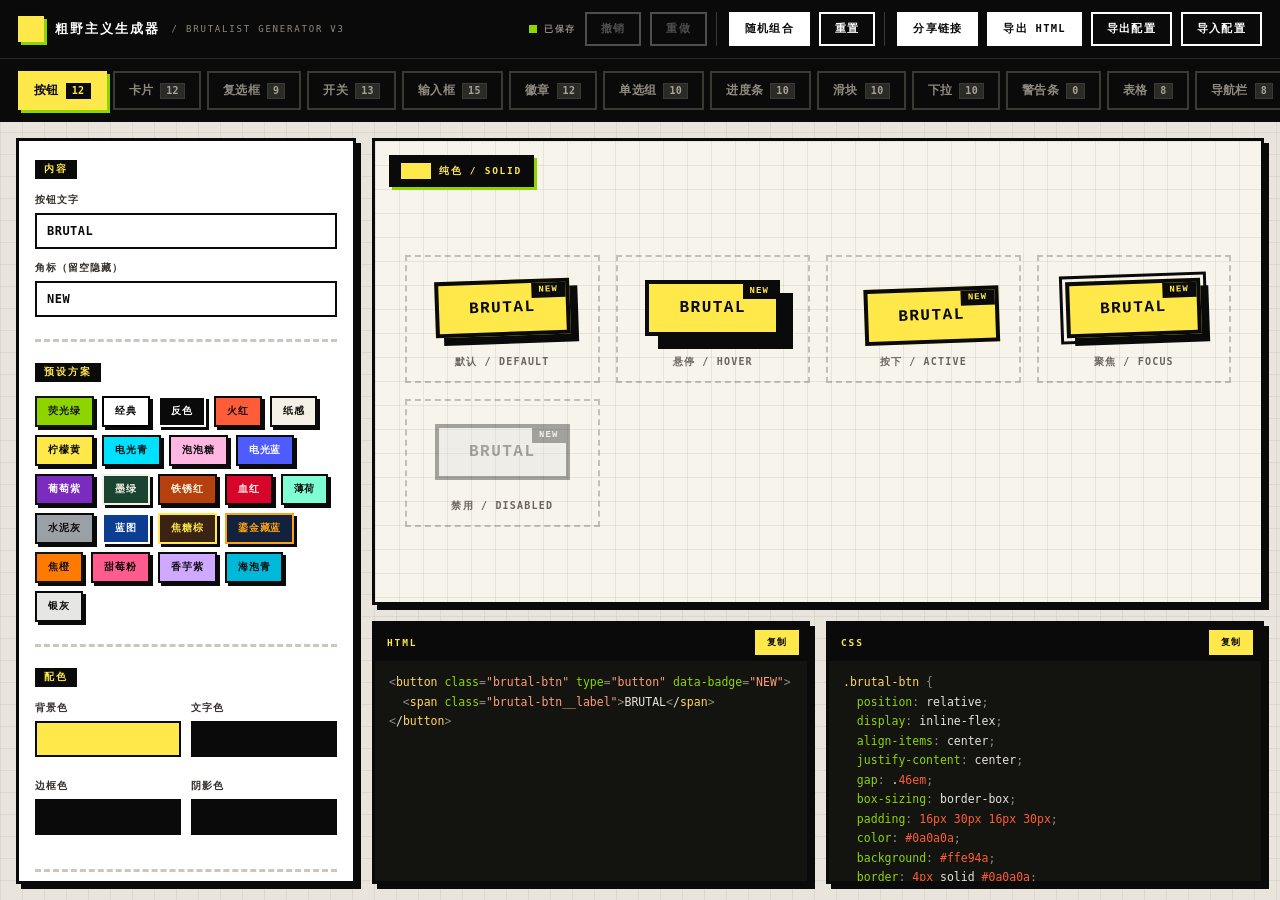
==== commit d7f0cd89: "Add latest-family style presets + chips across all components - Expose newest brutalist style varian" ====
--- a/index.html
+++ b/index.html
@@ -77,6 +77,12 @@
         <button class="chip" type="button" data-preset="concrete">水泥灰</button>
         <button class="chip" type="button" data-preset="blueprint">蓝图</button>
         <button class="chip" type="button" data-preset="coke">焦糖棕</button>
+        <button class="chip" type="button" data-preset="navy">鎏金藏蓝</button>
+        <button class="chip" type="button" data-preset="amber">焦橙</button>
+        <button class="chip" type="button" data-preset="rose">甜莓粉</button>
+        <button class="chip" type="button" data-preset="lavender">香芋紫</button>
+        <button class="chip" type="button" data-preset="ocean">海泡青</button>
+        <button class="chip" type="button" data-preset="silver">银灰</button>
       </div>
     </section>
     <section class="group">
@@ -224,6 +230,11 @@
       <div class="checks">
         <label class="check"><input type="checkbox" id="vCodeHL"> 代码语法高亮</label>
         <label class="check"><input type="checkbox" id="vMinify"> 压缩输出代码</label>
+      </div>
+      <div class="field">
+        <label>画布空间</label>
+        <button class="chip" id="fullpageBtn" type="button"
+          title="全屏看单独生成的页面，不看工作台其它元素（Esc 关闭）">全屏预览页面</button>
       </div>
       <p class="hint">底色与宽度只影响预览画布，不会写进导出的代码；「压缩输出」同时作用于复制与导出的内容。</p>
     </section>
@@ -278,6 +289,7 @@
 <script src="js/components/table.js"></script>
 <script src="js/components/nav.js"></script>
 <script src="js/components/tabs.js"></script>
+<script src="js/components/page.js"></script>
 <script src="js/render.js"></script>
 <script src="js/app.js"></script>
 </body>
